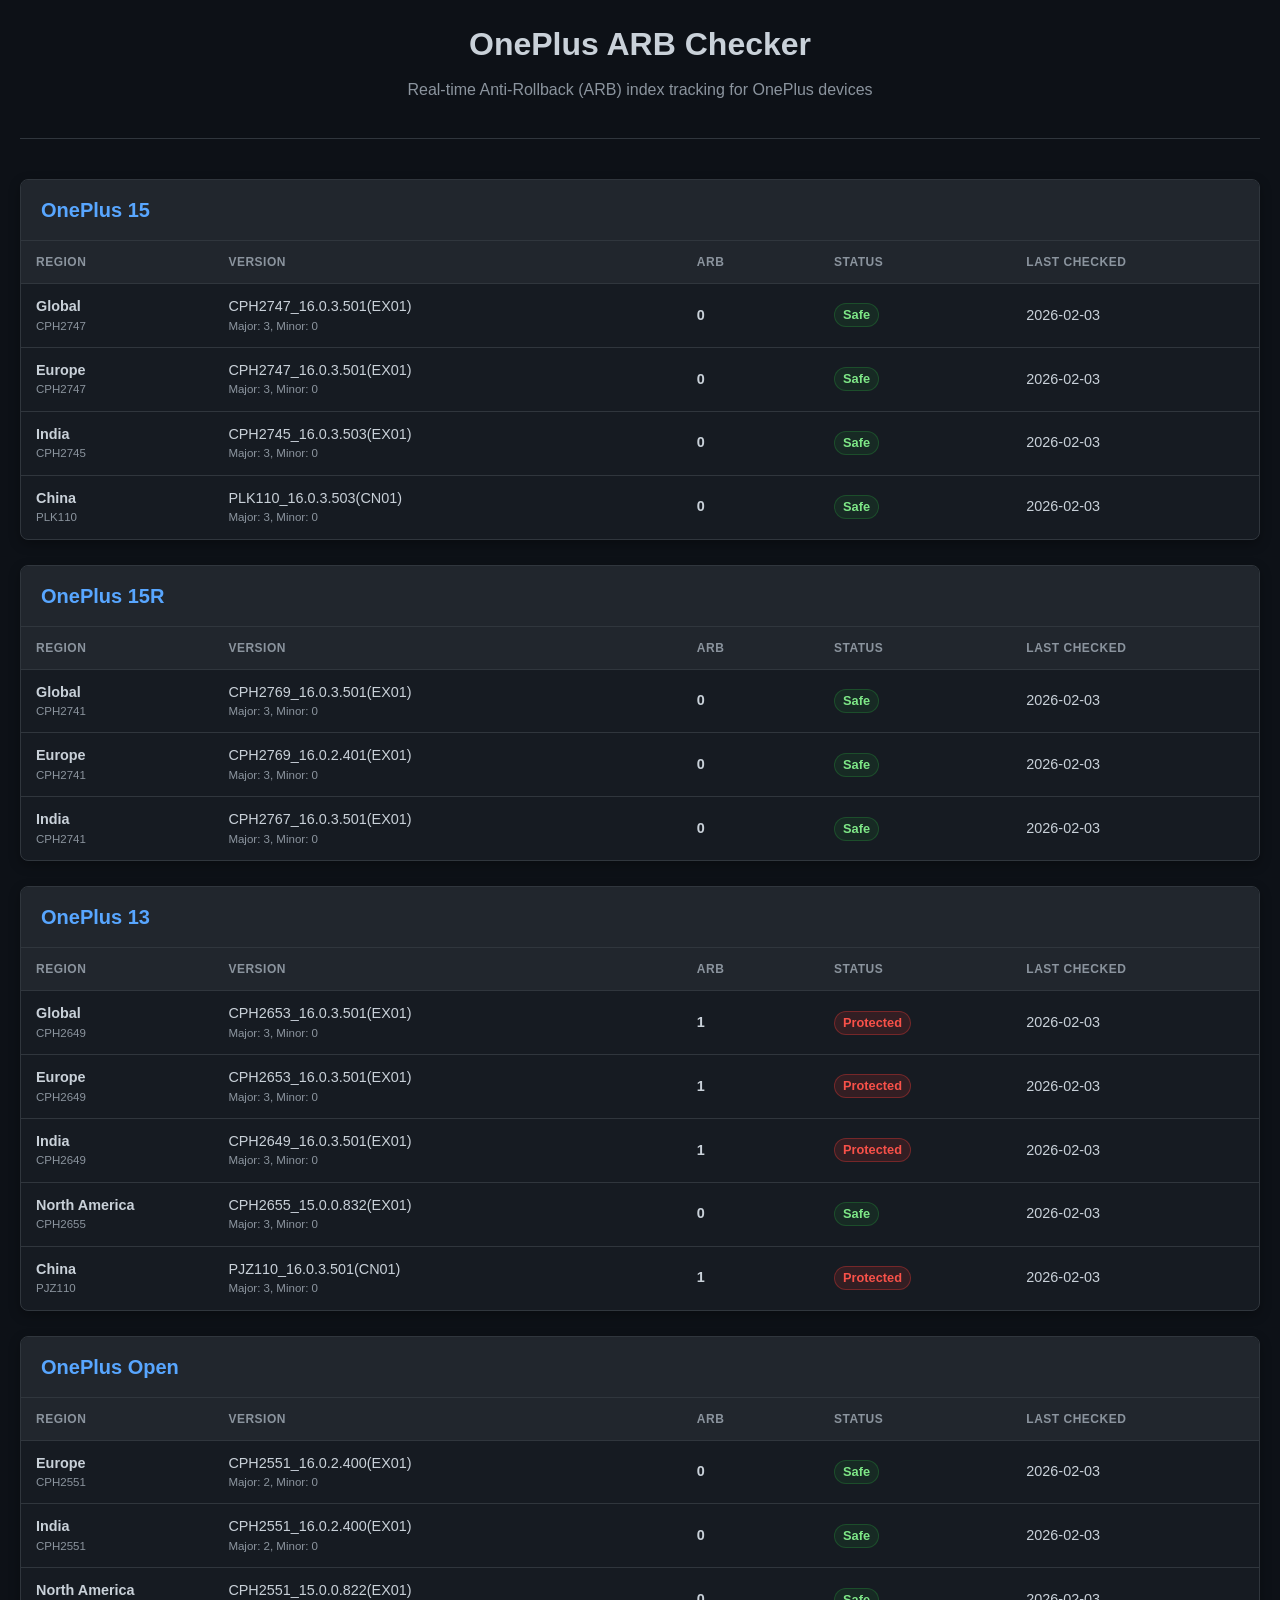
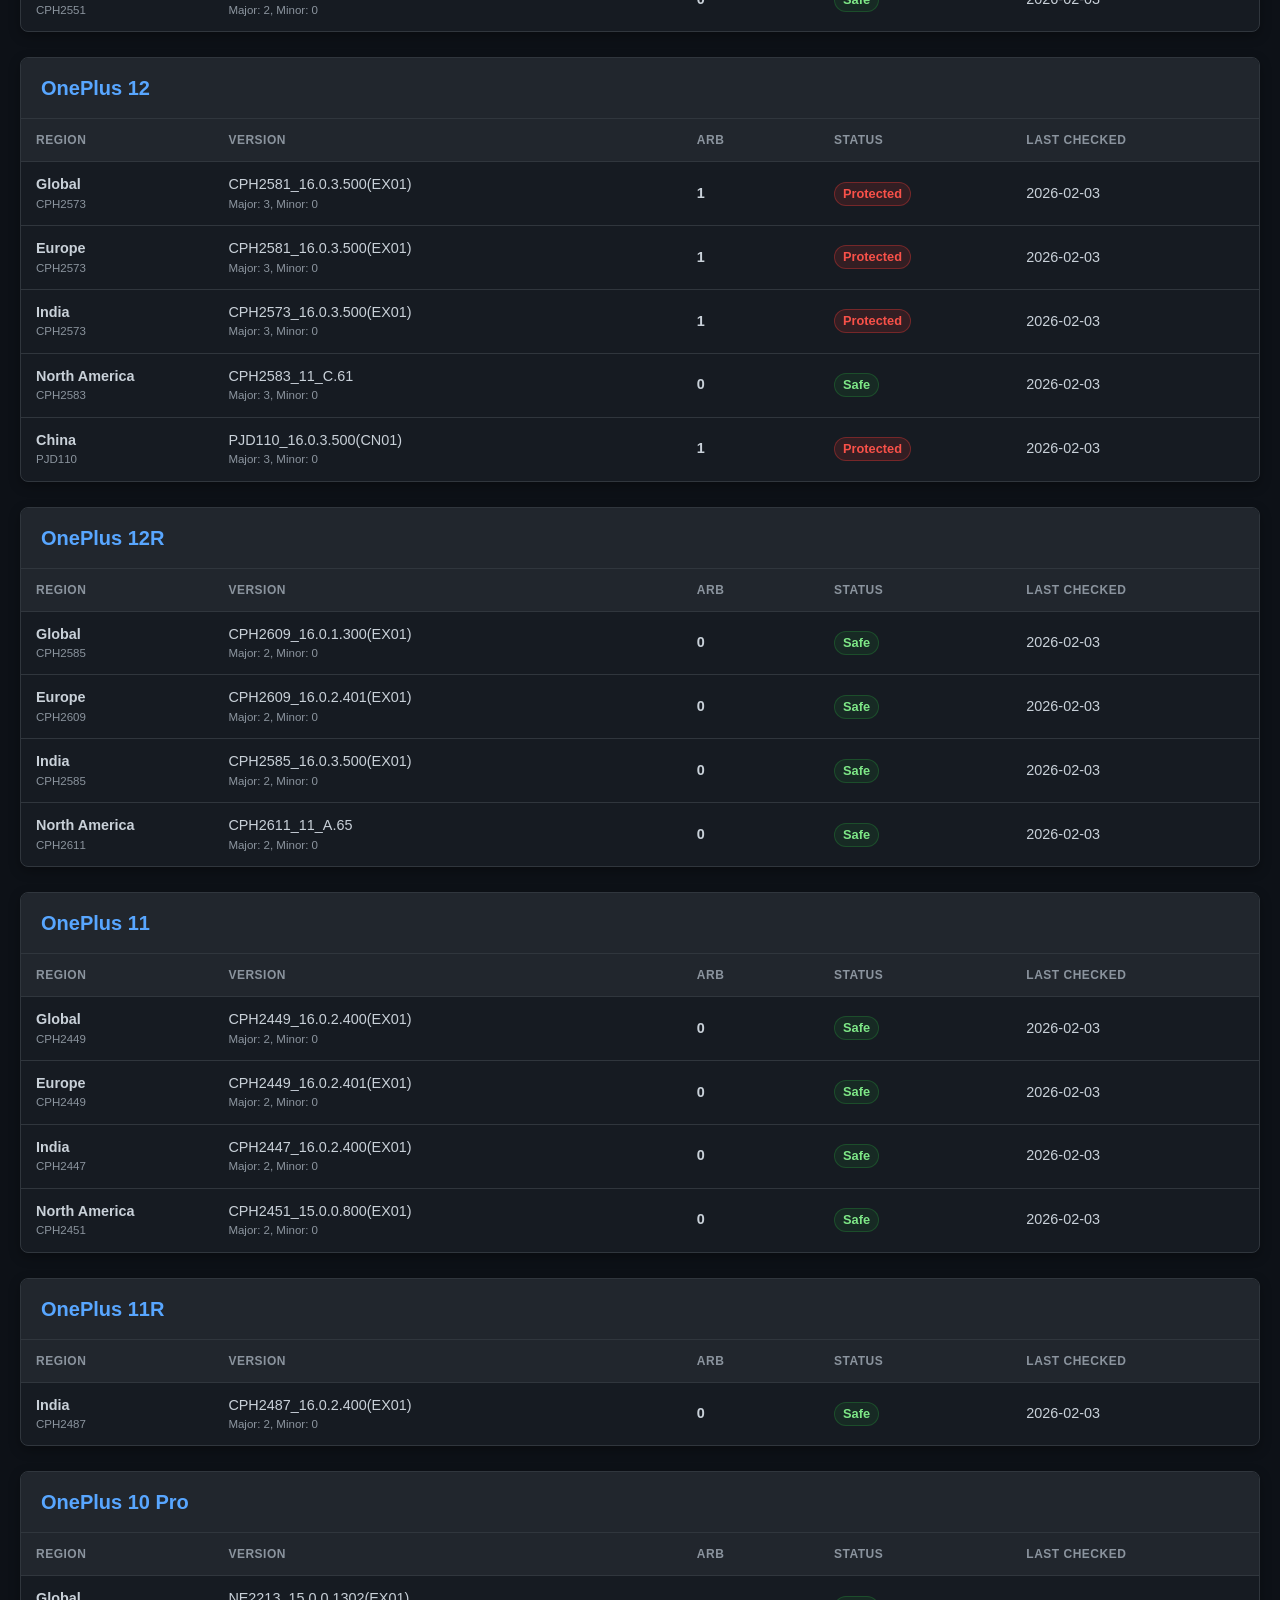
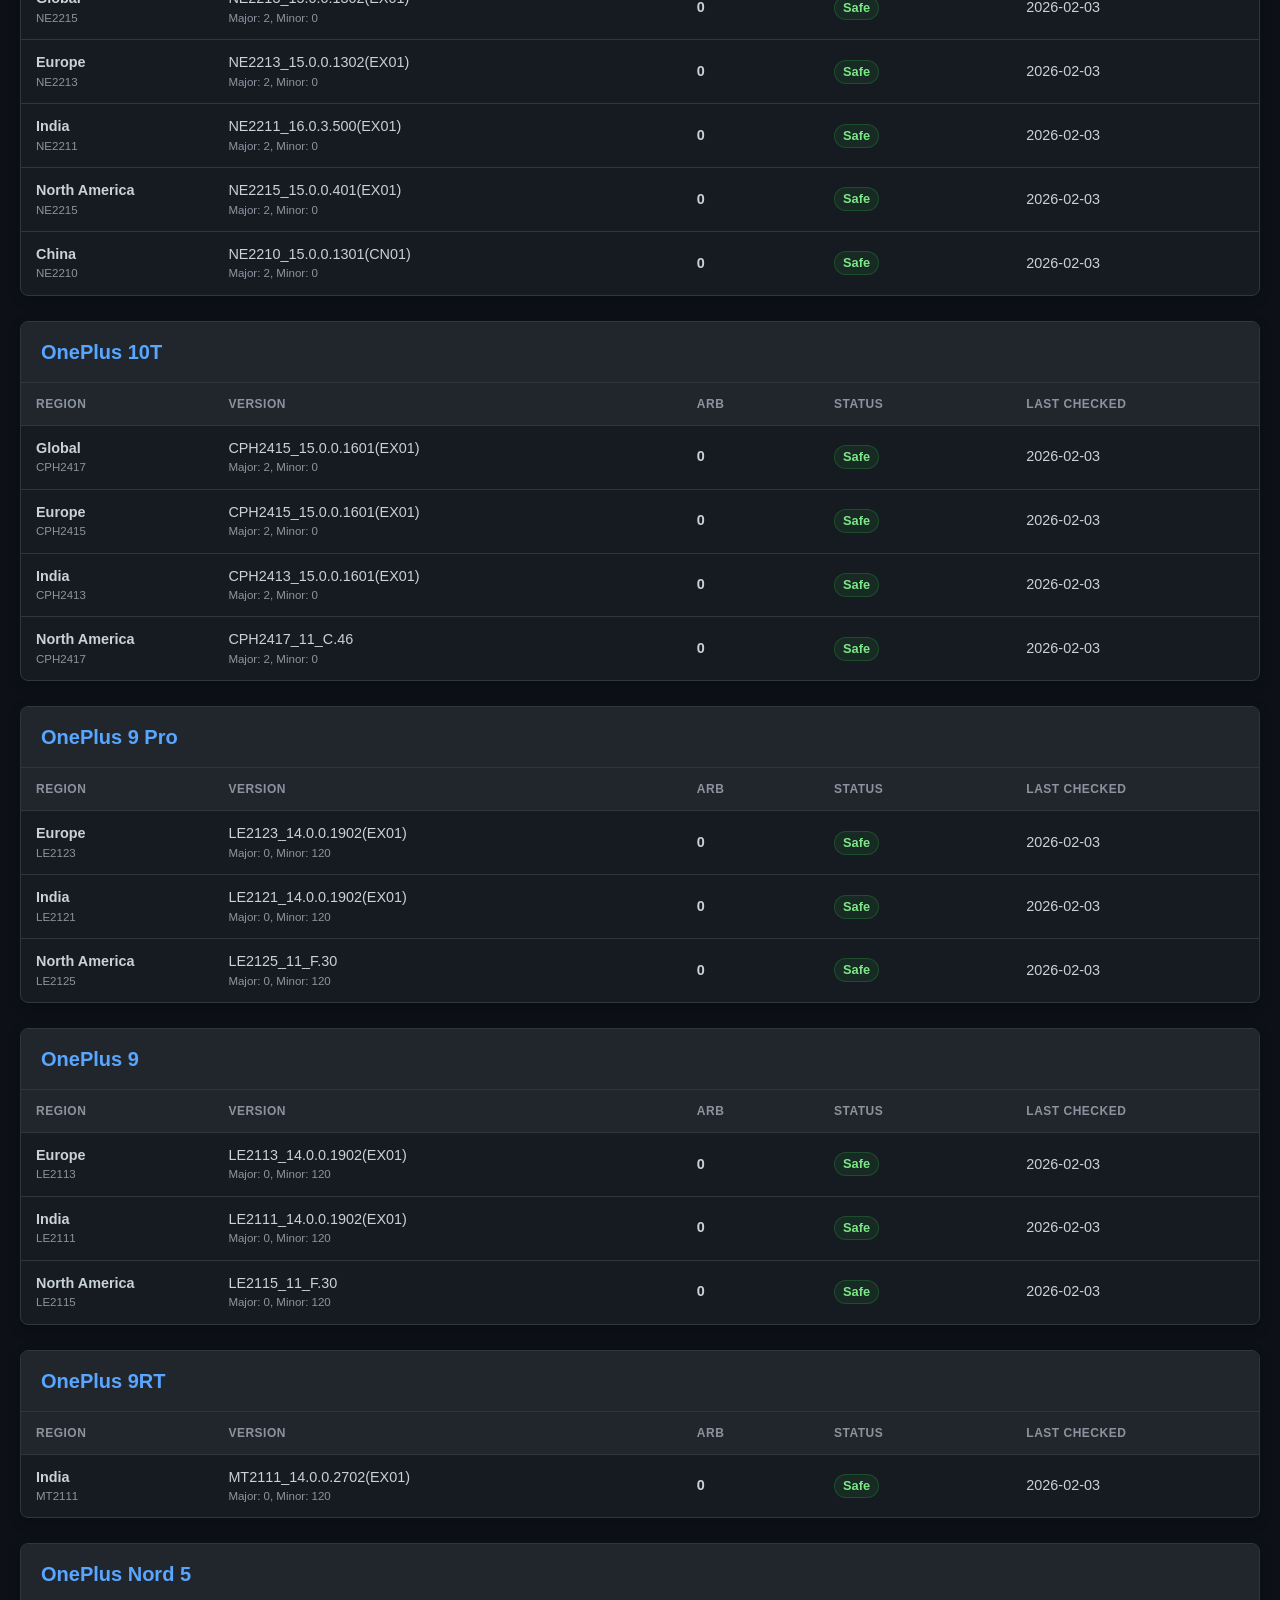
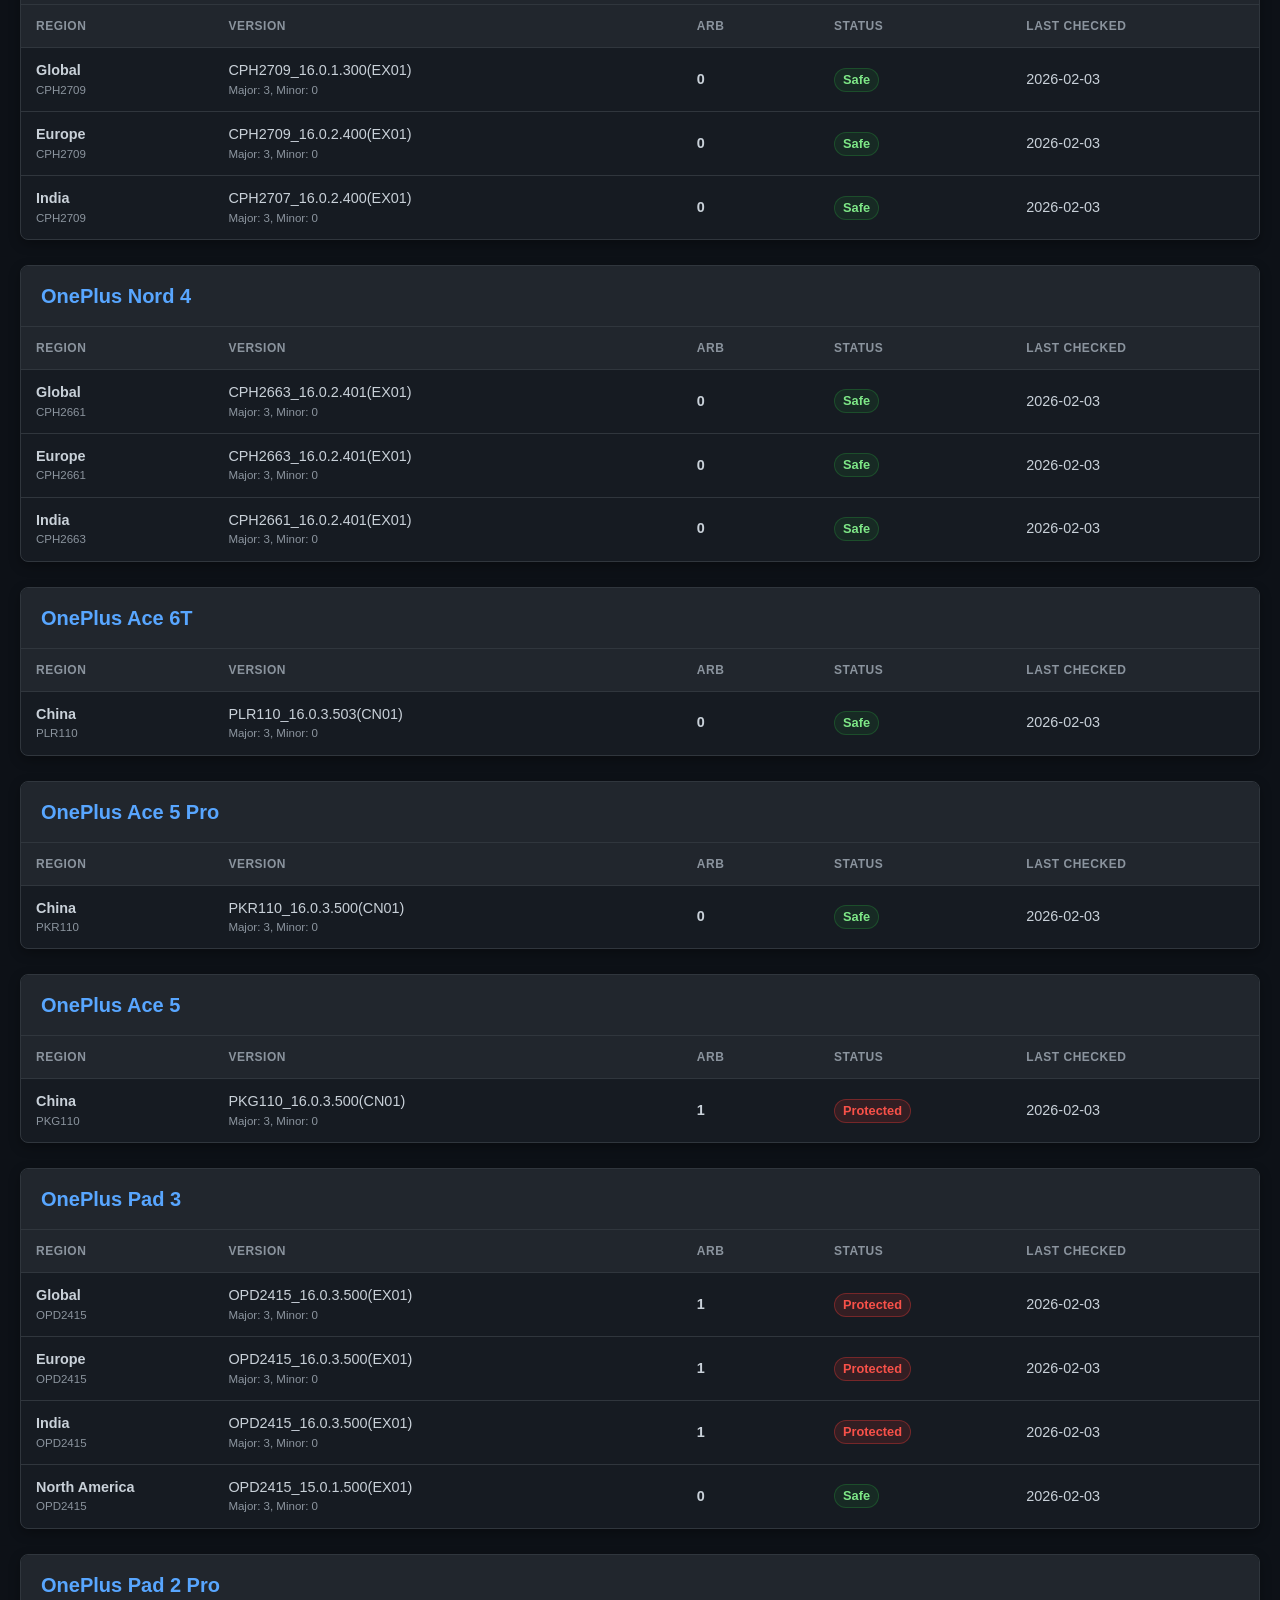
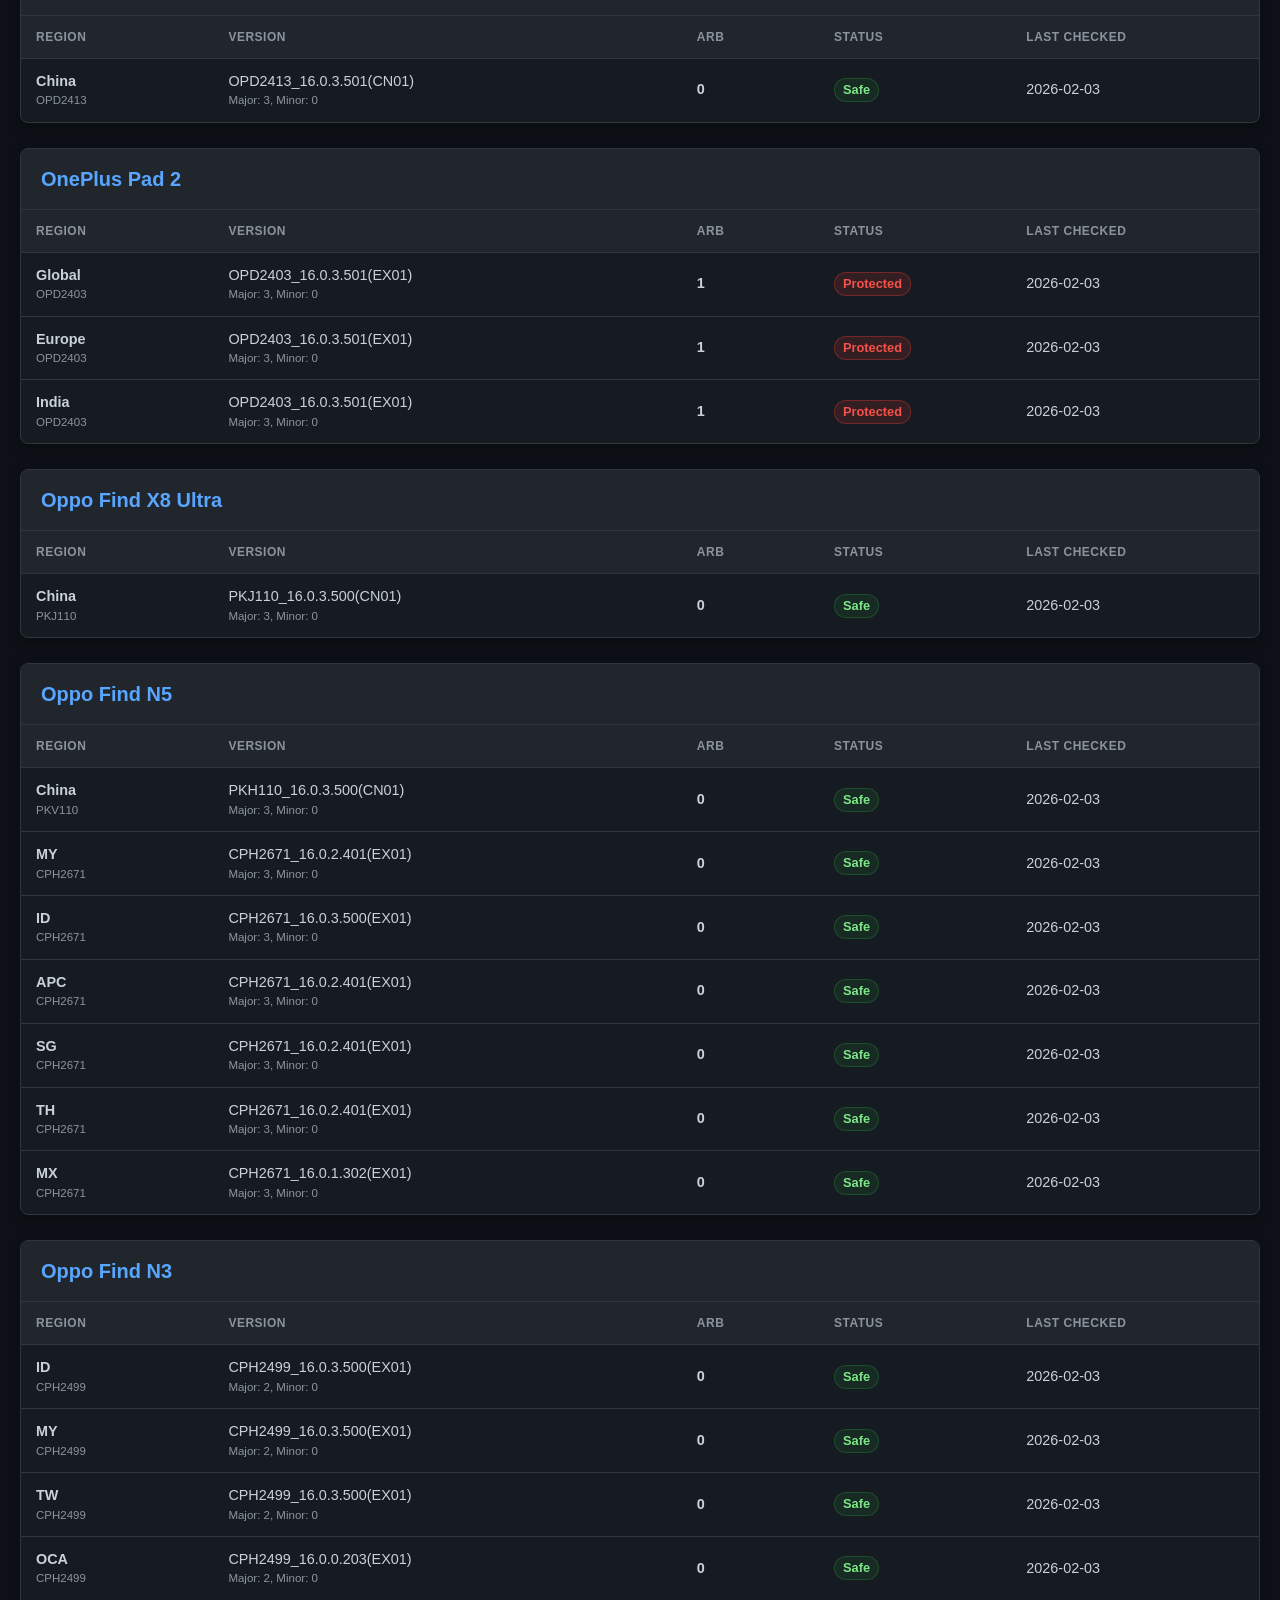
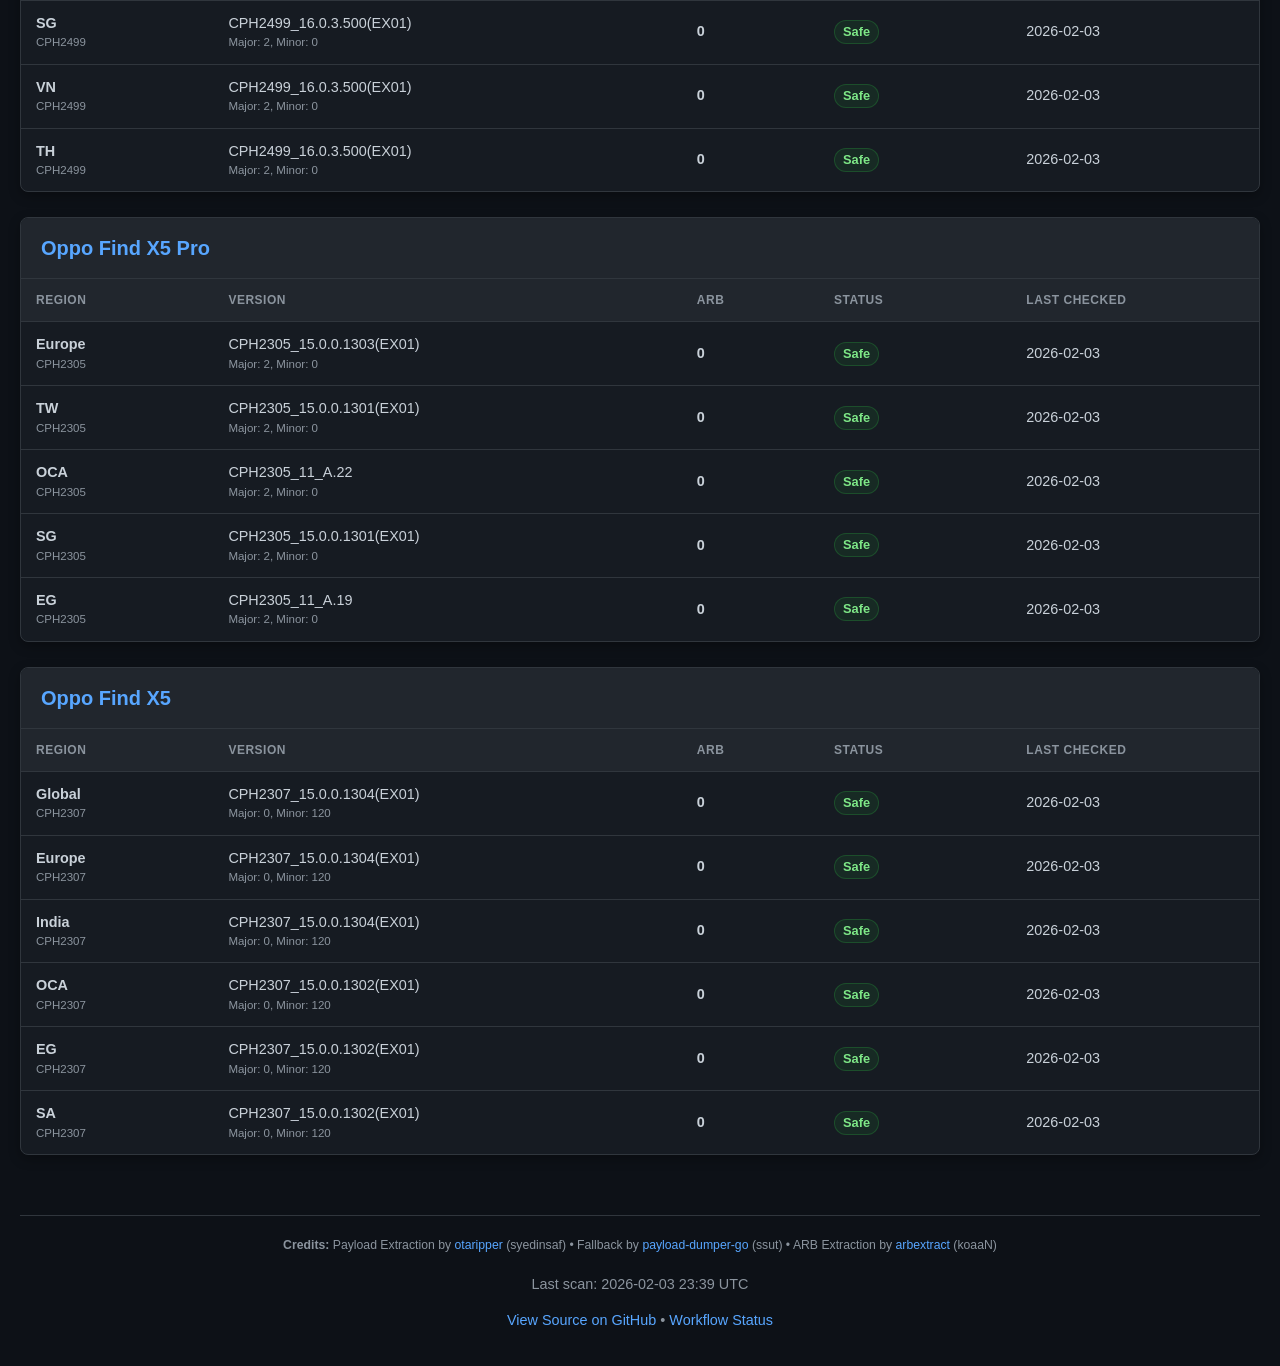
==== page/index.html @ 06d01593 "Fix: Add Visible USA variant for OnePlus 8 🇺🇸📳 - Added VISIBLE region to OnePlus 8 config\n- Updated" ====
<!DOCTYPE html>
<html lang="en">

<head>
    <meta charset="UTF-8">
    <meta name="viewport" content="width=device-width, initial-scale=1.0">
    <title>OnePlus ARB Checker</title>
    <meta name="description" content="OnePlus Anti-Rollback (ARB) index tracker.">
    <style>
        :root {
            --bg-color: #0d1117;
            --card-bg: #161b22;
            --text-color: #c9d1d9;
            --text-muted: #8b949e;
            --border-color: #30363d;
            --accent-color: #58a6ff;
            --success-color: #238636;
            --danger-color: #da3633;
            --table-header-bg: #21262d;
            --hover-bg: #21262d;
        }

        body {
            font-family: -apple-system, BlinkMacSystemFont, "Segoe UI", Helvetica, Arial, sans-serif;
            background-color: var(--bg-color);
            color: var(--text-color);
            margin: 0;
            padding: 20px;
            line-height: 1.5;
        }

        .container {
            max-width: 1400px;
            margin: 0 auto;
        }

        header {
            text-align: center;
            margin-bottom: 40px;
            padding-bottom: 20px;
            border-bottom: 1px solid var(--border-color);
        }

        h1 {
            margin: 0;
            color: var(--text-color);
        }

        p.subtitle {
            color: var(--text-muted);
            margin-top: 10px;
        }

        .grid {
            display: grid;
            grid-template-columns: 1fr;
            gap: 25px;
        }

        .card {
            background-color: var(--card-bg);
            border: 1px solid var(--border-color);
            border-radius: 8px;
            padding: 0;
            overflow: hidden;
            box-shadow: 0 4px 12px rgba(0, 0, 0, 0.3);
            display: flex;
            flex-direction: column;
        }

        .card-header {
            background-color: var(--table-header-bg);
            padding: 15px 20px;
            border-bottom: 1px solid var(--border-color);
        }

        .card h2 {
            margin: 0;
            font-size: 1.25rem;
            color: var(--accent-color);
        }

        .card-body {
            padding: 0;
            overflow-x: auto;
        }

        table {
            width: 100%;
            border-collapse: collapse;
            font-size: 0.9em;
            table-layout: fixed;
            /* Force fixed layout for consistency */
        }

        th,
        td {
            text-align: left;
            padding: 12px 15px;
            border-bottom: 1px solid var(--border-color);
            overflow: hidden;
            text-overflow: ellipsis;
            white-space: nowrap;
        }

        th {
            background-color: var(--table-header-bg);
            color: var(--text-muted);
            font-weight: 600;
            text-transform: uppercase;
            font-size: 0.75rem;
            letter-spacing: 0.5px;
        }


        tr:last-child td {
            border-bottom: none;
        }

        tr:hover {
            background-color: var(--hover-bg);
        }

        .badge {
            display: inline-flex;
            align-items: center;
            padding: 2px 8px;
            border-radius: 12px;
            font-size: 0.8rem;
            font-weight: 600;
            line-height: 1.4;
        }

        .badge-safe {
            background-color: rgba(35, 134, 54, 0.15);
            border: 1px solid rgba(35, 134, 54, 0.4);
            color: #7ee787;
        }

        .badge-danger {
            background-color: rgba(218, 54, 51, 0.15);
            border: 1px solid rgba(218, 54, 51, 0.4);
            color: #f85149;
        }

        .badge-warning {
            background-color: rgba(210, 153, 34, 0.15);
            border: 1px solid rgba(210, 153, 34, 0.4);
            color: #e3b341;
        }

        .version-cell {
            max-width: 200px;
            overflow: hidden;
            text-overflow: ellipsis;
        }

        .meta-info {
            font-size: 0.8em;
            color: var(--text-muted);
            display: block;
        }

        .footer {
            margin-top: 60px;
            padding-top: 20px;
            border-top: 1px solid var(--border-color);
            text-align: center;
            font-size: 0.9em;
            color: var(--text-muted);
        }

        a {
            color: var(--accent-color);
            text-decoration: none;
        }

        a:hover {
            text-decoration: underline;
        }

        @media (max-width: 600px) {
            .grid {
                grid-template-columns: 1fr;
            }

            .card-body {
                overflow-x: auto;
            }
        }
    </style>
</head>

<body>
    <div class="container">
        <header>
            <h1>OnePlus ARB Checker</h1>
            <p class="subtitle">Real-time Anti-Rollback (ARB) index tracking for OnePlus devices</p>
        </header>

        <div class="grid">
            
            <div class="card">
                <div class="card-header">
                    <h2>OnePlus 15</h2>
                </div>
                <div class="card-body">
                    <table>
                        <thead>
                            <tr>
                                <th scope="col" style="width: 15%;">Region</th>
                                <th scope="col" style="width: 40%;">Version</th>
                                <th scope="col" style="width: 10%;">ARB</th>
                                <th scope="col" style="width: 15%;">Status</th>
                                <th scope="col" style="width: 20%;">Last Checked</th>
                            </tr>
                        </thead>
                        <tbody>
                            
                            <tr>
                                <td>
                                    <strong>Global</strong>
                                    <span class="meta-info">CPH2747</span>
                                </td>
                                <td class="version-cell" title="CPH2747_16.0.3.501(EX01)">
                                    CPH2747_16.0.3.501(EX01)
                                    <span class="meta-info">Major: 3,&nbsp;Minor: 0</span>
                                </td>
                                <td><strong>0</strong></td>
                                <td>
                                    
                                    <span class="badge badge-safe">Safe</span>
                                    
                                </td>
                                <td>2026-02-03</td>
                            </tr>
                            
                            <tr>
                                <td>
                                    <strong>Europe</strong>
                                    <span class="meta-info">CPH2747</span>
                                </td>
                                <td class="version-cell" title="CPH2747_16.0.3.501(EX01)">
                                    CPH2747_16.0.3.501(EX01)
                                    <span class="meta-info">Major: 3,&nbsp;Minor: 0</span>
                                </td>
                                <td><strong>0</strong></td>
                                <td>
                                    
                                    <span class="badge badge-safe">Safe</span>
                                    
                                </td>
                                <td>2026-02-03</td>
                            </tr>
                            
                            <tr>
                                <td>
                                    <strong>India</strong>
                                    <span class="meta-info">CPH2745</span>
                                </td>
                                <td class="version-cell" title="CPH2745_16.0.3.503(EX01)">
                                    CPH2745_16.0.3.503(EX01)
                                    <span class="meta-info">Major: 3,&nbsp;Minor: 0</span>
                                </td>
                                <td><strong>0</strong></td>
                                <td>
                                    
                                    <span class="badge badge-safe">Safe</span>
                                    
                                </td>
                                <td>2026-02-03</td>
                            </tr>
                            
                            <tr>
                                <td>
                                    <strong>China</strong>
                                    <span class="meta-info">PLK110</span>
                                </td>
                                <td class="version-cell" title="PLK110_16.0.3.503(CN01)">
                                    PLK110_16.0.3.503(CN01)
                                    <span class="meta-info">Major: 3,&nbsp;Minor: 0</span>
                                </td>
                                <td><strong>0</strong></td>
                                <td>
                                    
                                    <span class="badge badge-safe">Safe</span>
                                    
                                </td>
                                <td>2026-02-03</td>
                            </tr>
                            
                            
                        </tbody>
                    </table>
                </div>
            </div>
            
            <div class="card">
                <div class="card-header">
                    <h2>OnePlus 15R</h2>
                </div>
                <div class="card-body">
                    <table>
                        <thead>
                            <tr>
                                <th scope="col" style="width: 15%;">Region</th>
                                <th scope="col" style="width: 40%;">Version</th>
                                <th scope="col" style="width: 10%;">ARB</th>
                                <th scope="col" style="width: 15%;">Status</th>
                                <th scope="col" style="width: 20%;">Last Checked</th>
                            </tr>
                        </thead>
                        <tbody>
                            
                            <tr>
                                <td>
                                    <strong>Global</strong>
                                    <span class="meta-info">CPH2741</span>
                                </td>
                                <td class="version-cell" title="CPH2769_16.0.3.501(EX01)">
                                    CPH2769_16.0.3.501(EX01)
                                    <span class="meta-info">Major: 3,&nbsp;Minor: 0</span>
                                </td>
                                <td><strong>0</strong></td>
                                <td>
                                    
                                    <span class="badge badge-safe">Safe</span>
                                    
                                </td>
                                <td>2026-02-03</td>
                            </tr>
                            
                            <tr>
                                <td>
                                    <strong>Europe</strong>
                                    <span class="meta-info">CPH2741</span>
                                </td>
                                <td class="version-cell" title="CPH2769_16.0.2.401(EX01)">
                                    CPH2769_16.0.2.401(EX01)
                                    <span class="meta-info">Major: 3,&nbsp;Minor: 0</span>
                                </td>
                                <td><strong>0</strong></td>
                                <td>
                                    
                                    <span class="badge badge-safe">Safe</span>
                                    
                                </td>
                                <td>2026-02-03</td>
                            </tr>
                            
                            <tr>
                                <td>
                                    <strong>India</strong>
                                    <span class="meta-info">CPH2741</span>
                                </td>
                                <td class="version-cell" title="CPH2767_16.0.3.501(EX01)">
                                    CPH2767_16.0.3.501(EX01)
                                    <span class="meta-info">Major: 3,&nbsp;Minor: 0</span>
                                </td>
                                <td><strong>0</strong></td>
                                <td>
                                    
                                    <span class="badge badge-safe">Safe</span>
                                    
                                </td>
                                <td>2026-02-03</td>
                            </tr>
                            
                            
                        </tbody>
                    </table>
                </div>
            </div>
            
            <div class="card">
                <div class="card-header">
                    <h2>OnePlus 13</h2>
                </div>
                <div class="card-body">
                    <table>
                        <thead>
                            <tr>
                                <th scope="col" style="width: 15%;">Region</th>
                                <th scope="col" style="width: 40%;">Version</th>
                                <th scope="col" style="width: 10%;">ARB</th>
                                <th scope="col" style="width: 15%;">Status</th>
                                <th scope="col" style="width: 20%;">Last Checked</th>
                            </tr>
                        </thead>
                        <tbody>
                            
                            <tr>
                                <td>
                                    <strong>Global</strong>
                                    <span class="meta-info">CPH2649</span>
                                </td>
                                <td class="version-cell" title="CPH2653_16.0.3.501(EX01)">
                                    CPH2653_16.0.3.501(EX01)
                                    <span class="meta-info">Major: 3,&nbsp;Minor: 0</span>
                                </td>
                                <td><strong>1</strong></td>
                                <td>
                                    
                                    <span class="badge badge-danger">Protected</span>
                                    
                                </td>
                                <td>2026-02-03</td>
                            </tr>
                            
                            <tr>
                                <td>
                                    <strong>Europe</strong>
                                    <span class="meta-info">CPH2649</span>
                                </td>
                                <td class="version-cell" title="CPH2653_16.0.3.501(EX01)">
                                    CPH2653_16.0.3.501(EX01)
                                    <span class="meta-info">Major: 3,&nbsp;Minor: 0</span>
                                </td>
                                <td><strong>1</strong></td>
                                <td>
                                    
                                    <span class="badge badge-danger">Protected</span>
                                    
                                </td>
                                <td>2026-02-03</td>
                            </tr>
                            
                            <tr>
                                <td>
                                    <strong>India</strong>
                                    <span class="meta-info">CPH2649</span>
                                </td>
                                <td class="version-cell" title="CPH2649_16.0.3.501(EX01)">
                                    CPH2649_16.0.3.501(EX01)
                                    <span class="meta-info">Major: 3,&nbsp;Minor: 0</span>
                                </td>
                                <td><strong>1</strong></td>
                                <td>
                                    
                                    <span class="badge badge-danger">Protected</span>
                                    
                                </td>
                                <td>2026-02-03</td>
                            </tr>
                            
                            <tr>
                                <td>
                                    <strong>North America</strong>
                                    <span class="meta-info">CPH2655</span>
                                </td>
                                <td class="version-cell" title="CPH2655_15.0.0.832(EX01)">
                                    CPH2655_15.0.0.832(EX01)
                                    <span class="meta-info">Major: 3,&nbsp;Minor: 0</span>
                                </td>
                                <td><strong>0</strong></td>
                                <td>
                                    
                                    <span class="badge badge-safe">Safe</span>
                                    
                                </td>
                                <td>2026-02-03</td>
                            </tr>
                            
                            <tr>
                                <td>
                                    <strong>China</strong>
                                    <span class="meta-info">PJZ110</span>
                                </td>
                                <td class="version-cell" title="PJZ110_16.0.3.501(CN01)">
                                    PJZ110_16.0.3.501(CN01)
                                    <span class="meta-info">Major: 3,&nbsp;Minor: 0</span>
                                </td>
                                <td><strong>1</strong></td>
                                <td>
                                    
                                    <span class="badge badge-danger">Protected</span>
                                    
                                </td>
                                <td>2026-02-03</td>
                            </tr>
                            
                            
                        </tbody>
                    </table>
                </div>
            </div>
            
            <div class="card">
                <div class="card-header">
                    <h2>OnePlus Open</h2>
                </div>
                <div class="card-body">
                    <table>
                        <thead>
                            <tr>
                                <th scope="col" style="width: 15%;">Region</th>
                                <th scope="col" style="width: 40%;">Version</th>
                                <th scope="col" style="width: 10%;">ARB</th>
                                <th scope="col" style="width: 15%;">Status</th>
                                <th scope="col" style="width: 20%;">Last Checked</th>
                            </tr>
                        </thead>
                        <tbody>
                            
                            <tr>
                                <td>
                                    <strong>Europe</strong>
                                    <span class="meta-info">CPH2551</span>
                                </td>
                                <td class="version-cell" title="CPH2551_16.0.2.400(EX01)">
                                    CPH2551_16.0.2.400(EX01)
                                    <span class="meta-info">Major: 2,&nbsp;Minor: 0</span>
                                </td>
                                <td><strong>0</strong></td>
                                <td>
                                    
                                    <span class="badge badge-safe">Safe</span>
                                    
                                </td>
                                <td>2026-02-03</td>
                            </tr>
                            
                            <tr>
                                <td>
                                    <strong>India</strong>
                                    <span class="meta-info">CPH2551</span>
                                </td>
                                <td class="version-cell" title="CPH2551_16.0.2.400(EX01)">
                                    CPH2551_16.0.2.400(EX01)
                                    <span class="meta-info">Major: 2,&nbsp;Minor: 0</span>
                                </td>
                                <td><strong>0</strong></td>
                                <td>
                                    
                                    <span class="badge badge-safe">Safe</span>
                                    
                                </td>
                                <td>2026-02-03</td>
                            </tr>
                            
                            <tr>
                                <td>
                                    <strong>North America</strong>
                                    <span class="meta-info">CPH2551</span>
                                </td>
                                <td class="version-cell" title="CPH2551_15.0.0.822(EX01)">
                                    CPH2551_15.0.0.822(EX01)
                                    <span class="meta-info">Major: 2,&nbsp;Minor: 0</span>
                                </td>
                                <td><strong>0</strong></td>
                                <td>
                                    
                                    <span class="badge badge-safe">Safe</span>
                                    
                                </td>
                                <td>2026-02-03</td>
                            </tr>
                            
                            
                        </tbody>
                    </table>
                </div>
            </div>
            
            <div class="card">
                <div class="card-header">
                    <h2>OnePlus 12</h2>
                </div>
                <div class="card-body">
                    <table>
                        <thead>
                            <tr>
                                <th scope="col" style="width: 15%;">Region</th>
                                <th scope="col" style="width: 40%;">Version</th>
                                <th scope="col" style="width: 10%;">ARB</th>
                                <th scope="col" style="width: 15%;">Status</th>
                                <th scope="col" style="width: 20%;">Last Checked</th>
                            </tr>
                        </thead>
                        <tbody>
                            
                            <tr>
                                <td>
                                    <strong>Global</strong>
                                    <span class="meta-info">CPH2573</span>
                                </td>
                                <td class="version-cell" title="CPH2581_16.0.3.500(EX01)">
                                    CPH2581_16.0.3.500(EX01)
                                    <span class="meta-info">Major: 3,&nbsp;Minor: 0</span>
                                </td>
                                <td><strong>1</strong></td>
                                <td>
                                    
                                    <span class="badge badge-danger">Protected</span>
                                    
                                </td>
                                <td>2026-02-03</td>
                            </tr>
                            
                            <tr>
                                <td>
                                    <strong>Europe</strong>
                                    <span class="meta-info">CPH2573</span>
                                </td>
                                <td class="version-cell" title="CPH2581_16.0.3.500(EX01)">
                                    CPH2581_16.0.3.500(EX01)
                                    <span class="meta-info">Major: 3,&nbsp;Minor: 0</span>
                                </td>
                                <td><strong>1</strong></td>
                                <td>
                                    
                                    <span class="badge badge-danger">Protected</span>
                                    
                                </td>
                                <td>2026-02-03</td>
                            </tr>
                            
                            <tr>
                                <td>
                                    <strong>India</strong>
                                    <span class="meta-info">CPH2573</span>
                                </td>
                                <td class="version-cell" title="CPH2573_16.0.3.500(EX01)">
                                    CPH2573_16.0.3.500(EX01)
                                    <span class="meta-info">Major: 3,&nbsp;Minor: 0</span>
                                </td>
                                <td><strong>1</strong></td>
                                <td>
                                    
                                    <span class="badge badge-danger">Protected</span>
                                    
                                </td>
                                <td>2026-02-03</td>
                            </tr>
                            
                            <tr>
                                <td>
                                    <strong>North America</strong>
                                    <span class="meta-info">CPH2583</span>
                                </td>
                                <td class="version-cell" title="CPH2583_11_C.61">
                                    CPH2583_11_C.61
                                    <span class="meta-info">Major: 3,&nbsp;Minor: 0</span>
                                </td>
                                <td><strong>0</strong></td>
                                <td>
                                    
                                    <span class="badge badge-safe">Safe</span>
                                    
                                </td>
                                <td>2026-02-03</td>
                            </tr>
                            
                            <tr>
                                <td>
                                    <strong>China</strong>
                                    <span class="meta-info">PJD110</span>
                                </td>
                                <td class="version-cell" title="PJD110_16.0.3.500(CN01)">
                                    PJD110_16.0.3.500(CN01)
                                    <span class="meta-info">Major: 3,&nbsp;Minor: 0</span>
                                </td>
                                <td><strong>1</strong></td>
                                <td>
                                    
                                    <span class="badge badge-danger">Protected</span>
                                    
                                </td>
                                <td>2026-02-03</td>
                            </tr>
                            
                            
                        </tbody>
                    </table>
                </div>
            </div>
            
            <div class="card">
                <div class="card-header">
                    <h2>OnePlus 12R</h2>
                </div>
                <div class="card-body">
                    <table>
                        <thead>
                            <tr>
                                <th scope="col" style="width: 15%;">Region</th>
                                <th scope="col" style="width: 40%;">Version</th>
                                <th scope="col" style="width: 10%;">ARB</th>
                                <th scope="col" style="width: 15%;">Status</th>
                                <th scope="col" style="width: 20%;">Last Checked</th>
                            </tr>
                        </thead>
                        <tbody>
                            
                            <tr>
                                <td>
                                    <strong>Global</strong>
                                    <span class="meta-info">CPH2585</span>
                                </td>
                                <td class="version-cell" title="CPH2609_16.0.1.300(EX01)">
                                    CPH2609_16.0.1.300(EX01)
                                    <span class="meta-info">Major: 2,&nbsp;Minor: 0</span>
                                </td>
                                <td><strong>0</strong></td>
                                <td>
                                    
                                    <span class="badge badge-safe">Safe</span>
                                    
                                </td>
                                <td>2026-02-03</td>
                            </tr>
                            
                            <tr>
                                <td>
                                    <strong>Europe</strong>
                                    <span class="meta-info">CPH2609</span>
                                </td>
                                <td class="version-cell" title="CPH2609_16.0.2.401(EX01)">
                                    CPH2609_16.0.2.401(EX01)
                                    <span class="meta-info">Major: 2,&nbsp;Minor: 0</span>
                                </td>
                                <td><strong>0</strong></td>
                                <td>
                                    
                                    <span class="badge badge-safe">Safe</span>
                                    
                                </td>
                                <td>2026-02-03</td>
                            </tr>
                            
                            <tr>
                                <td>
                                    <strong>India</strong>
                                    <span class="meta-info">CPH2585</span>
                                </td>
                                <td class="version-cell" title="CPH2585_16.0.3.500(EX01)">
                                    CPH2585_16.0.3.500(EX01)
                                    <span class="meta-info">Major: 2,&nbsp;Minor: 0</span>
                                </td>
                                <td><strong>0</strong></td>
                                <td>
                                    
                                    <span class="badge badge-safe">Safe</span>
                                    
                                </td>
                                <td>2026-02-03</td>
                            </tr>
                            
                            <tr>
                                <td>
                                    <strong>North America</strong>
                                    <span class="meta-info">CPH2611</span>
                                </td>
                                <td class="version-cell" title="CPH2611_11_A.65">
                                    CPH2611_11_A.65
                                    <span class="meta-info">Major: 2,&nbsp;Minor: 0</span>
                                </td>
                                <td><strong>0</strong></td>
                                <td>
                                    
                                    <span class="badge badge-safe">Safe</span>
                                    
                                </td>
                                <td>2026-02-03</td>
                            </tr>
                            
                            
                        </tbody>
                    </table>
                </div>
            </div>
            
            <div class="card">
                <div class="card-header">
                    <h2>OnePlus 11</h2>
                </div>
                <div class="card-body">
                    <table>
                        <thead>
                            <tr>
                                <th scope="col" style="width: 15%;">Region</th>
                                <th scope="col" style="width: 40%;">Version</th>
                                <th scope="col" style="width: 10%;">ARB</th>
                                <th scope="col" style="width: 15%;">Status</th>
                                <th scope="col" style="width: 20%;">Last Checked</th>
                            </tr>
                        </thead>
                        <tbody>
                            
                            <tr>
                                <td>
                                    <strong>Global</strong>
                                    <span class="meta-info">CPH2449</span>
                                </td>
                                <td class="version-cell" title="CPH2449_16.0.2.400(EX01)">
                                    CPH2449_16.0.2.400(EX01)
                                    <span class="meta-info">Major: 2,&nbsp;Minor: 0</span>
                                </td>
                                <td><strong>0</strong></td>
                                <td>
                                    
                                    <span class="badge badge-safe">Safe</span>
                                    
                                </td>
                                <td>2026-02-03</td>
                            </tr>
                            
                            <tr>
                                <td>
                                    <strong>Europe</strong>
                                    <span class="meta-info">CPH2449</span>
                                </td>
                                <td class="version-cell" title="CPH2449_16.0.2.401(EX01)">
                                    CPH2449_16.0.2.401(EX01)
                                    <span class="meta-info">Major: 2,&nbsp;Minor: 0</span>
                                </td>
                                <td><strong>0</strong></td>
                                <td>
                                    
                                    <span class="badge badge-safe">Safe</span>
                                    
                                </td>
                                <td>2026-02-03</td>
                            </tr>
                            
                            <tr>
                                <td>
                                    <strong>India</strong>
                                    <span class="meta-info">CPH2447</span>
                                </td>
                                <td class="version-cell" title="CPH2447_16.0.2.400(EX01)">
                                    CPH2447_16.0.2.400(EX01)
                                    <span class="meta-info">Major: 2,&nbsp;Minor: 0</span>
                                </td>
                                <td><strong>0</strong></td>
                                <td>
                                    
                                    <span class="badge badge-safe">Safe</span>
                                    
                                </td>
                                <td>2026-02-03</td>
                            </tr>
                            
                            <tr>
                                <td>
                                    <strong>North America</strong>
                                    <span class="meta-info">CPH2451</span>
                                </td>
                                <td class="version-cell" title="CPH2451_15.0.0.800(EX01)">
                                    CPH2451_15.0.0.800(EX01)
                                    <span class="meta-info">Major: 2,&nbsp;Minor: 0</span>
                                </td>
                                <td><strong>0</strong></td>
                                <td>
                                    
                                    <span class="badge badge-safe">Safe</span>
                                    
                                </td>
                                <td>2026-02-03</td>
                            </tr>
                            
                            
                        </tbody>
                    </table>
                </div>
            </div>
            
            <div class="card">
                <div class="card-header">
                    <h2>OnePlus 11R</h2>
                </div>
                <div class="card-body">
                    <table>
                        <thead>
                            <tr>
                                <th scope="col" style="width: 15%;">Region</th>
                                <th scope="col" style="width: 40%;">Version</th>
                                <th scope="col" style="width: 10%;">ARB</th>
                                <th scope="col" style="width: 15%;">Status</th>
                                <th scope="col" style="width: 20%;">Last Checked</th>
                            </tr>
                        </thead>
                        <tbody>
                            
                            <tr>
                                <td>
                                    <strong>India</strong>
                                    <span class="meta-info">CPH2487</span>
                                </td>
                                <td class="version-cell" title="CPH2487_16.0.2.400(EX01)">
                                    CPH2487_16.0.2.400(EX01)
                                    <span class="meta-info">Major: 2,&nbsp;Minor: 0</span>
                                </td>
                                <td><strong>0</strong></td>
                                <td>
                                    
                                    <span class="badge badge-safe">Safe</span>
                                    
                                </td>
                                <td>2026-02-03</td>
                            </tr>
                            
                            
                        </tbody>
                    </table>
                </div>
            </div>
            
            <div class="card">
                <div class="card-header">
                    <h2>OnePlus 10 Pro</h2>
                </div>
                <div class="card-body">
                    <table>
                        <thead>
                            <tr>
                                <th scope="col" style="width: 15%;">Region</th>
                                <th scope="col" style="width: 40%;">Version</th>
                                <th scope="col" style="width: 10%;">ARB</th>
                                <th scope="col" style="width: 15%;">Status</th>
                                <th scope="col" style="width: 20%;">Last Checked</th>
                            </tr>
                        </thead>
                        <tbody>
                            
                            <tr>
                                <td>
                                    <strong>Global</strong>
                                    <span class="meta-info">NE2215</span>
                                </td>
                                <td class="version-cell" title="NE2213_15.0.0.1302(EX01)">
                                    NE2213_15.0.0.1302(EX01)
                                    <span class="meta-info">Major: 2,&nbsp;Minor: 0</span>
                                </td>
                                <td><strong>0</strong></td>
                                <td>
                                    
                                    <span class="badge badge-safe">Safe</span>
                                    
                                </td>
                                <td>2026-02-03</td>
                            </tr>
                            
                            <tr>
                                <td>
                                    <strong>Europe</strong>
                                    <span class="meta-info">NE2213</span>
                                </td>
                                <td class="version-cell" title="NE2213_15.0.0.1302(EX01)">
                                    NE2213_15.0.0.1302(EX01)
                                    <span class="meta-info">Major: 2,&nbsp;Minor: 0</span>
                                </td>
                                <td><strong>0</strong></td>
                                <td>
                                    
                                    <span class="badge badge-safe">Safe</span>
                                    
                                </td>
                                <td>2026-02-03</td>
                            </tr>
                            
                            <tr>
                                <td>
                                    <strong>India</strong>
                                    <span class="meta-info">NE2211</span>
                                </td>
                                <td class="version-cell" title="NE2211_16.0.3.500(EX01)">
                                    NE2211_16.0.3.500(EX01)
                                    <span class="meta-info">Major: 2,&nbsp;Minor: 0</span>
                                </td>
                                <td><strong>0</strong></td>
                                <td>
                                    
                                    <span class="badge badge-safe">Safe</span>
                                    
                                </td>
                                <td>2026-02-03</td>
                            </tr>
                            
                            <tr>
                                <td>
                                    <strong>North America</strong>
                                    <span class="meta-info">NE2215</span>
                                </td>
                                <td class="version-cell" title="NE2215_15.0.0.401(EX01)">
                                    NE2215_15.0.0.401(EX01)
                                    <span class="meta-info">Major: 2,&nbsp;Minor: 0</span>
                                </td>
                                <td><strong>0</strong></td>
                                <td>
                                    
                                    <span class="badge badge-safe">Safe</span>
                                    
                                </td>
                                <td>2026-02-03</td>
                            </tr>
                            
                            <tr>
                                <td>
                                    <strong>China</strong>
                                    <span class="meta-info">NE2210</span>
                                </td>
                                <td class="version-cell" title="NE2210_15.0.0.1301(CN01)">
                                    NE2210_15.0.0.1301(CN01)
                                    <span class="meta-info">Major: 2,&nbsp;Minor: 0</span>
                                </td>
                                <td><strong>0</strong></td>
                                <td>
                                    
                                    <span class="badge badge-safe">Safe</span>
                                    
                                </td>
                                <td>2026-02-03</td>
                            </tr>
                            
                            
                        </tbody>
                    </table>
                </div>
            </div>
            
            <div class="card">
                <div class="card-header">
                    <h2>OnePlus 10T</h2>
                </div>
                <div class="card-body">
                    <table>
                        <thead>
                            <tr>
                                <th scope="col" style="width: 15%;">Region</th>
                                <th scope="col" style="width: 40%;">Version</th>
                                <th scope="col" style="width: 10%;">ARB</th>
                                <th scope="col" style="width: 15%;">Status</th>
                                <th scope="col" style="width: 20%;">Last Checked</th>
                            </tr>
                        </thead>
                        <tbody>
                            
                            <tr>
                                <td>
                                    <strong>Global</strong>
                                    <span class="meta-info">CPH2417</span>
                                </td>
                                <td class="version-cell" title="CPH2415_15.0.0.1601(EX01)">
                                    CPH2415_15.0.0.1601(EX01)
                                    <span class="meta-info">Major: 2,&nbsp;Minor: 0</span>
                                </td>
                                <td><strong>0</strong></td>
                                <td>
                                    
                                    <span class="badge badge-safe">Safe</span>
                                    
                                </td>
                                <td>2026-02-03</td>
                            </tr>
                            
                            <tr>
                                <td>
                                    <strong>Europe</strong>
                                    <span class="meta-info">CPH2415</span>
                                </td>
                                <td class="version-cell" title="CPH2415_15.0.0.1601(EX01)">
                                    CPH2415_15.0.0.1601(EX01)
                                    <span class="meta-info">Major: 2,&nbsp;Minor: 0</span>
                                </td>
                                <td><strong>0</strong></td>
                                <td>
                                    
                                    <span class="badge badge-safe">Safe</span>
                                    
                                </td>
                                <td>2026-02-03</td>
                            </tr>
                            
                            <tr>
                                <td>
                                    <strong>India</strong>
                                    <span class="meta-info">CPH2413</span>
                                </td>
                                <td class="version-cell" title="CPH2413_15.0.0.1601(EX01)">
                                    CPH2413_15.0.0.1601(EX01)
                                    <span class="meta-info">Major: 2,&nbsp;Minor: 0</span>
                                </td>
                                <td><strong>0</strong></td>
                                <td>
                                    
                                    <span class="badge badge-safe">Safe</span>
                                    
                                </td>
                                <td>2026-02-03</td>
                            </tr>
                            
                            <tr>
                                <td>
                                    <strong>North America</strong>
                                    <span class="meta-info">CPH2417</span>
                                </td>
                                <td class="version-cell" title="CPH2417_11_C.46">
                                    CPH2417_11_C.46
                                    <span class="meta-info">Major: 2,&nbsp;Minor: 0</span>
                                </td>
                                <td><strong>0</strong></td>
                                <td>
                                    
                                    <span class="badge badge-safe">Safe</span>
                                    
                                </td>
                                <td>2026-02-03</td>
                            </tr>
                            
                            
                        </tbody>
                    </table>
                </div>
            </div>
            
            <div class="card">
                <div class="card-header">
                    <h2>OnePlus 9 Pro</h2>
                </div>
                <div class="card-body">
                    <table>
                        <thead>
                            <tr>
                                <th scope="col" style="width: 15%;">Region</th>
                                <th scope="col" style="width: 40%;">Version</th>
                                <th scope="col" style="width: 10%;">ARB</th>
                                <th scope="col" style="width: 15%;">Status</th>
                                <th scope="col" style="width: 20%;">Last Checked</th>
                            </tr>
                        </thead>
                        <tbody>
                            
                            <tr>
                                <td>
                                    <strong>Europe</strong>
                                    <span class="meta-info">LE2123</span>
                                </td>
                                <td class="version-cell" title="LE2123_14.0.0.1902(EX01)">
                                    LE2123_14.0.0.1902(EX01)
                                    <span class="meta-info">Major: 0,&nbsp;Minor: 120</span>
                                </td>
                                <td><strong>0</strong></td>
                                <td>
                                    
                                    <span class="badge badge-safe">Safe</span>
                                    
                                </td>
                                <td>2026-02-03</td>
                            </tr>
                            
                            <tr>
                                <td>
                                    <strong>India</strong>
                                    <span class="meta-info">LE2121</span>
                                </td>
                                <td class="version-cell" title="LE2121_14.0.0.1902(EX01)">
                                    LE2121_14.0.0.1902(EX01)
                                    <span class="meta-info">Major: 0,&nbsp;Minor: 120</span>
                                </td>
                                <td><strong>0</strong></td>
                                <td>
                                    
                                    <span class="badge badge-safe">Safe</span>
                                    
                                </td>
                                <td>2026-02-03</td>
                            </tr>
                            
                            <tr>
                                <td>
                                    <strong>North America</strong>
                                    <span class="meta-info">LE2125</span>
                                </td>
                                <td class="version-cell" title="LE2125_11_F.30">
                                    LE2125_11_F.30
                                    <span class="meta-info">Major: 0,&nbsp;Minor: 120</span>
                                </td>
                                <td><strong>0</strong></td>
                                <td>
                                    
                                    <span class="badge badge-safe">Safe</span>
                                    
                                </td>
                                <td>2026-02-03</td>
                            </tr>
                            
                            
                        </tbody>
                    </table>
                </div>
            </div>
            
            <div class="card">
                <div class="card-header">
                    <h2>OnePlus 9</h2>
                </div>
                <div class="card-body">
                    <table>
                        <thead>
                            <tr>
                                <th scope="col" style="width: 15%;">Region</th>
                                <th scope="col" style="width: 40%;">Version</th>
                                <th scope="col" style="width: 10%;">ARB</th>
                                <th scope="col" style="width: 15%;">Status</th>
                                <th scope="col" style="width: 20%;">Last Checked</th>
                            </tr>
                        </thead>
                        <tbody>
                            
                            <tr>
                                <td>
                                    <strong>Europe</strong>
                                    <span class="meta-info">LE2113</span>
                                </td>
                                <td class="version-cell" title="LE2113_14.0.0.1902(EX01)">
                                    LE2113_14.0.0.1902(EX01)
                                    <span class="meta-info">Major: 0,&nbsp;Minor: 120</span>
                                </td>
                                <td><strong>0</strong></td>
                                <td>
                                    
                                    <span class="badge badge-safe">Safe</span>
                                    
                                </td>
                                <td>2026-02-03</td>
                            </tr>
                            
                            <tr>
                                <td>
                                    <strong>India</strong>
                                    <span class="meta-info">LE2111</span>
                                </td>
                                <td class="version-cell" title="LE2111_14.0.0.1902(EX01)">
                                    LE2111_14.0.0.1902(EX01)
                                    <span class="meta-info">Major: 0,&nbsp;Minor: 120</span>
                                </td>
                                <td><strong>0</strong></td>
                                <td>
                                    
                                    <span class="badge badge-safe">Safe</span>
                                    
                                </td>
                                <td>2026-02-03</td>
                            </tr>
                            
                            <tr>
                                <td>
                                    <strong>North America</strong>
                                    <span class="meta-info">LE2115</span>
                                </td>
                                <td class="version-cell" title="LE2115_11_F.30">
                                    LE2115_11_F.30
                                    <span class="meta-info">Major: 0,&nbsp;Minor: 120</span>
                                </td>
                                <td><strong>0</strong></td>
                                <td>
                                    
                                    <span class="badge badge-safe">Safe</span>
                                    
                                </td>
                                <td>2026-02-03</td>
                            </tr>
                            
                            
                        </tbody>
                    </table>
                </div>
            </div>
            
            <div class="card">
                <div class="card-header">
                    <h2>OnePlus 9RT</h2>
                </div>
                <div class="card-body">
                    <table>
                        <thead>
                            <tr>
                                <th scope="col" style="width: 15%;">Region</th>
                                <th scope="col" style="width: 40%;">Version</th>
                                <th scope="col" style="width: 10%;">ARB</th>
                                <th scope="col" style="width: 15%;">Status</th>
                                <th scope="col" style="width: 20%;">Last Checked</th>
                            </tr>
                        </thead>
                        <tbody>
                            
                            <tr>
                                <td>
                                    <strong>India</strong>
                                    <span class="meta-info">MT2111</span>
                                </td>
                                <td class="version-cell" title="MT2111_14.0.0.2702(EX01)">
                                    MT2111_14.0.0.2702(EX01)
                                    <span class="meta-info">Major: 0,&nbsp;Minor: 120</span>
                                </td>
                                <td><strong>0</strong></td>
                                <td>
                                    
                                    <span class="badge badge-safe">Safe</span>
                                    
                                </td>
                                <td>2026-02-03</td>
                            </tr>
                            
                            
                        </tbody>
                    </table>
                </div>
            </div>
            
            <div class="card">
                <div class="card-header">
                    <h2>OnePlus Nord 5</h2>
                </div>
                <div class="card-body">
                    <table>
                        <thead>
                            <tr>
                                <th scope="col" style="width: 15%;">Region</th>
                                <th scope="col" style="width: 40%;">Version</th>
                                <th scope="col" style="width: 10%;">ARB</th>
                                <th scope="col" style="width: 15%;">Status</th>
                                <th scope="col" style="width: 20%;">Last Checked</th>
                            </tr>
                        </thead>
                        <tbody>
                            
                            <tr>
                                <td>
                                    <strong>Global</strong>
                                    <span class="meta-info">CPH2709</span>
                                </td>
                                <td class="version-cell" title="CPH2709_16.0.1.300(EX01)">
                                    CPH2709_16.0.1.300(EX01)
                                    <span class="meta-info">Major: 3,&nbsp;Minor: 0</span>
                                </td>
                                <td><strong>0</strong></td>
                                <td>
                                    
                                    <span class="badge badge-safe">Safe</span>
                                    
                                </td>
                                <td>2026-02-03</td>
                            </tr>
                            
                            <tr>
                                <td>
                                    <strong>Europe</strong>
                                    <span class="meta-info">CPH2709</span>
                                </td>
                                <td class="version-cell" title="CPH2709_16.0.2.400(EX01)">
                                    CPH2709_16.0.2.400(EX01)
                                    <span class="meta-info">Major: 3,&nbsp;Minor: 0</span>
                                </td>
                                <td><strong>0</strong></td>
                                <td>
                                    
                                    <span class="badge badge-safe">Safe</span>
                                    
                                </td>
                                <td>2026-02-03</td>
                            </tr>
                            
                            <tr>
                                <td>
                                    <strong>India</strong>
                                    <span class="meta-info">CPH2709</span>
                                </td>
                                <td class="version-cell" title="CPH2707_16.0.2.400(EX01)">
                                    CPH2707_16.0.2.400(EX01)
                                    <span class="meta-info">Major: 3,&nbsp;Minor: 0</span>
                                </td>
                                <td><strong>0</strong></td>
                                <td>
                                    
                                    <span class="badge badge-safe">Safe</span>
                                    
                                </td>
                                <td>2026-02-03</td>
                            </tr>
                            
                            
                        </tbody>
                    </table>
                </div>
            </div>
            
            <div class="card">
                <div class="card-header">
                    <h2>OnePlus Nord 4</h2>
                </div>
                <div class="card-body">
                    <table>
                        <thead>
                            <tr>
                                <th scope="col" style="width: 15%;">Region</th>
                                <th scope="col" style="width: 40%;">Version</th>
                                <th scope="col" style="width: 10%;">ARB</th>
                                <th scope="col" style="width: 15%;">Status</th>
                                <th scope="col" style="width: 20%;">Last Checked</th>
                            </tr>
                        </thead>
                        <tbody>
                            
                            <tr>
                                <td>
                                    <strong>Global</strong>
                                    <span class="meta-info">CPH2661</span>
                                </td>
                                <td class="version-cell" title="CPH2663_16.0.2.401(EX01)">
                                    CPH2663_16.0.2.401(EX01)
                                    <span class="meta-info">Major: 3,&nbsp;Minor: 0</span>
                                </td>
                                <td><strong>0</strong></td>
                                <td>
                                    
                                    <span class="badge badge-safe">Safe</span>
                                    
                                </td>
                                <td>2026-02-03</td>
                            </tr>
                            
                            <tr>
                                <td>
                                    <strong>Europe</strong>
                                    <span class="meta-info">CPH2661</span>
                                </td>
                                <td class="version-cell" title="CPH2663_16.0.2.401(EX01)">
                                    CPH2663_16.0.2.401(EX01)
                                    <span class="meta-info">Major: 3,&nbsp;Minor: 0</span>
                                </td>
                                <td><strong>0</strong></td>
                                <td>
                                    
                                    <span class="badge badge-safe">Safe</span>
                                    
                                </td>
                                <td>2026-02-03</td>
                            </tr>
                            
                            <tr>
                                <td>
                                    <strong>India</strong>
                                    <span class="meta-info">CPH2663</span>
                                </td>
                                <td class="version-cell" title="CPH2661_16.0.2.401(EX01)">
                                    CPH2661_16.0.2.401(EX01)
                                    <span class="meta-info">Major: 3,&nbsp;Minor: 0</span>
                                </td>
                                <td><strong>0</strong></td>
                                <td>
                                    
                                    <span class="badge badge-safe">Safe</span>
                                    
                                </td>
                                <td>2026-02-03</td>
                            </tr>
                            
                            
                        </tbody>
                    </table>
                </div>
            </div>
            
            <div class="card">
                <div class="card-header">
                    <h2>OnePlus Ace 6T</h2>
                </div>
                <div class="card-body">
                    <table>
                        <thead>
                            <tr>
                                <th scope="col" style="width: 15%;">Region</th>
                                <th scope="col" style="width: 40%;">Version</th>
                                <th scope="col" style="width: 10%;">ARB</th>
                                <th scope="col" style="width: 15%;">Status</th>
                                <th scope="col" style="width: 20%;">Last Checked</th>
                            </tr>
                        </thead>
                        <tbody>
                            
                            <tr>
                                <td>
                                    <strong>China</strong>
                                    <span class="meta-info">PLR110</span>
                                </td>
                                <td class="version-cell" title="PLR110_16.0.3.503(CN01)">
                                    PLR110_16.0.3.503(CN01)
                                    <span class="meta-info">Major: 3,&nbsp;Minor: 0</span>
                                </td>
                                <td><strong>0</strong></td>
                                <td>
                                    
                                    <span class="badge badge-safe">Safe</span>
                                    
                                </td>
                                <td>2026-02-03</td>
                            </tr>
                            
                            
                        </tbody>
                    </table>
                </div>
            </div>
            
            <div class="card">
                <div class="card-header">
                    <h2>OnePlus Ace 5 Pro</h2>
                </div>
                <div class="card-body">
                    <table>
                        <thead>
                            <tr>
                                <th scope="col" style="width: 15%;">Region</th>
                                <th scope="col" style="width: 40%;">Version</th>
                                <th scope="col" style="width: 10%;">ARB</th>
                                <th scope="col" style="width: 15%;">Status</th>
                                <th scope="col" style="width: 20%;">Last Checked</th>
                            </tr>
                        </thead>
                        <tbody>
                            
                            <tr>
                                <td>
                                    <strong>China</strong>
                                    <span class="meta-info">PKR110</span>
                                </td>
                                <td class="version-cell" title="PKR110_16.0.3.500(CN01)">
                                    PKR110_16.0.3.500(CN01)
                                    <span class="meta-info">Major: 3,&nbsp;Minor: 0</span>
                                </td>
                                <td><strong>0</strong></td>
                                <td>
                                    
                                    <span class="badge badge-safe">Safe</span>
                                    
                                </td>
                                <td>2026-02-03</td>
                            </tr>
                            
                            
                        </tbody>
                    </table>
                </div>
            </div>
            
            <div class="card">
                <div class="card-header">
                    <h2>OnePlus Ace 5</h2>
                </div>
                <div class="card-body">
                    <table>
                        <thead>
                            <tr>
                                <th scope="col" style="width: 15%;">Region</th>
                                <th scope="col" style="width: 40%;">Version</th>
                                <th scope="col" style="width: 10%;">ARB</th>
                                <th scope="col" style="width: 15%;">Status</th>
                                <th scope="col" style="width: 20%;">Last Checked</th>
                            </tr>
                        </thead>
                        <tbody>
                            
                            <tr>
                                <td>
                                    <strong>China</strong>
                                    <span class="meta-info">PKG110</span>
                                </td>
                                <td class="version-cell" title="PKG110_16.0.3.500(CN01)">
                                    PKG110_16.0.3.500(CN01)
                                    <span class="meta-info">Major: 3,&nbsp;Minor: 0</span>
                                </td>
                                <td><strong>1</strong></td>
                                <td>
                                    
                                    <span class="badge badge-danger">Protected</span>
                                    
                                </td>
                                <td>2026-02-03</td>
                            </tr>
                            
                            
                        </tbody>
                    </table>
                </div>
            </div>
            
            <div class="card">
                <div class="card-header">
                    <h2>OnePlus Pad 3</h2>
                </div>
                <div class="card-body">
                    <table>
                        <thead>
                            <tr>
                                <th scope="col" style="width: 15%;">Region</th>
                                <th scope="col" style="width: 40%;">Version</th>
                                <th scope="col" style="width: 10%;">ARB</th>
                                <th scope="col" style="width: 15%;">Status</th>
                                <th scope="col" style="width: 20%;">Last Checked</th>
                            </tr>
                        </thead>
                        <tbody>
                            
                            <tr>
                                <td>
                                    <strong>Global</strong>
                                    <span class="meta-info">OPD2415</span>
                                </td>
                                <td class="version-cell" title="OPD2415_16.0.3.500(EX01)">
                                    OPD2415_16.0.3.500(EX01)
                                    <span class="meta-info">Major: 3,&nbsp;Minor: 0</span>
                                </td>
                                <td><strong>1</strong></td>
                                <td>
                                    
                                    <span class="badge badge-danger">Protected</span>
                                    
                                </td>
                                <td>2026-02-03</td>
                            </tr>
                            
                            <tr>
                                <td>
                                    <strong>Europe</strong>
                                    <span class="meta-info">OPD2415</span>
                                </td>
                                <td class="version-cell" title="OPD2415_16.0.3.500(EX01)">
                                    OPD2415_16.0.3.500(EX01)
                                    <span class="meta-info">Major: 3,&nbsp;Minor: 0</span>
                                </td>
                                <td><strong>1</strong></td>
                                <td>
                                    
                                    <span class="badge badge-danger">Protected</span>
                                    
                                </td>
                                <td>2026-02-03</td>
                            </tr>
                            
                            <tr>
                                <td>
                                    <strong>India</strong>
                                    <span class="meta-info">OPD2415</span>
                                </td>
                                <td class="version-cell" title="OPD2415_16.0.3.500(EX01)">
                                    OPD2415_16.0.3.500(EX01)
                                    <span class="meta-info">Major: 3,&nbsp;Minor: 0</span>
                                </td>
                                <td><strong>1</strong></td>
                                <td>
                                    
                                    <span class="badge badge-danger">Protected</span>
                                    
                                </td>
                                <td>2026-02-03</td>
                            </tr>
                            
                            <tr>
                                <td>
                                    <strong>North America</strong>
                                    <span class="meta-info">OPD2415</span>
                                </td>
                                <td class="version-cell" title="OPD2415_15.0.1.500(EX01)">
                                    OPD2415_15.0.1.500(EX01)
                                    <span class="meta-info">Major: 3,&nbsp;Minor: 0</span>
                                </td>
                                <td><strong>0</strong></td>
                                <td>
                                    
                                    <span class="badge badge-safe">Safe</span>
                                    
                                </td>
                                <td>2026-02-03</td>
                            </tr>
                            
                            
                        </tbody>
                    </table>
                </div>
            </div>
            
            <div class="card">
                <div class="card-header">
                    <h2>OnePlus Pad 2 Pro</h2>
                </div>
                <div class="card-body">
                    <table>
                        <thead>
                            <tr>
                                <th scope="col" style="width: 15%;">Region</th>
                                <th scope="col" style="width: 40%;">Version</th>
                                <th scope="col" style="width: 10%;">ARB</th>
                                <th scope="col" style="width: 15%;">Status</th>
                                <th scope="col" style="width: 20%;">Last Checked</th>
                            </tr>
                        </thead>
                        <tbody>
                            
                            <tr>
                                <td>
                                    <strong>China</strong>
                                    <span class="meta-info">OPD2413</span>
                                </td>
                                <td class="version-cell" title="OPD2413_16.0.3.501(CN01)">
                                    OPD2413_16.0.3.501(CN01)
                                    <span class="meta-info">Major: 3,&nbsp;Minor: 0</span>
                                </td>
                                <td><strong>0</strong></td>
                                <td>
                                    
                                    <span class="badge badge-safe">Safe</span>
                                    
                                </td>
                                <td>2026-02-03</td>
                            </tr>
                            
                            
                        </tbody>
                    </table>
                </div>
            </div>
            
            <div class="card">
                <div class="card-header">
                    <h2>OnePlus Pad 2</h2>
                </div>
                <div class="card-body">
                    <table>
                        <thead>
                            <tr>
                                <th scope="col" style="width: 15%;">Region</th>
                                <th scope="col" style="width: 40%;">Version</th>
                                <th scope="col" style="width: 10%;">ARB</th>
                                <th scope="col" style="width: 15%;">Status</th>
                                <th scope="col" style="width: 20%;">Last Checked</th>
                            </tr>
                        </thead>
                        <tbody>
                            
                            <tr>
                                <td>
                                    <strong>Global</strong>
                                    <span class="meta-info">OPD2403</span>
                                </td>
                                <td class="version-cell" title="OPD2403_16.0.3.501(EX01)">
                                    OPD2403_16.0.3.501(EX01)
                                    <span class="meta-info">Major: 3,&nbsp;Minor: 0</span>
                                </td>
                                <td><strong>1</strong></td>
                                <td>
                                    
                                    <span class="badge badge-danger">Protected</span>
                                    
                                </td>
                                <td>2026-02-03</td>
                            </tr>
                            
                            <tr>
                                <td>
                                    <strong>Europe</strong>
                                    <span class="meta-info">OPD2403</span>
                                </td>
                                <td class="version-cell" title="OPD2403_16.0.3.501(EX01)">
                                    OPD2403_16.0.3.501(EX01)
                                    <span class="meta-info">Major: 3,&nbsp;Minor: 0</span>
                                </td>
                                <td><strong>1</strong></td>
                                <td>
                                    
                                    <span class="badge badge-danger">Protected</span>
                                    
                                </td>
                                <td>2026-02-03</td>
                            </tr>
                            
                            <tr>
                                <td>
                                    <strong>India</strong>
                                    <span class="meta-info">OPD2403</span>
                                </td>
                                <td class="version-cell" title="OPD2403_16.0.3.501(EX01)">
                                    OPD2403_16.0.3.501(EX01)
                                    <span class="meta-info">Major: 3,&nbsp;Minor: 0</span>
                                </td>
                                <td><strong>1</strong></td>
                                <td>
                                    
                                    <span class="badge badge-danger">Protected</span>
                                    
                                </td>
                                <td>2026-02-03</td>
                            </tr>
                            
                            
                        </tbody>
                    </table>
                </div>
            </div>
            
            <div class="card">
                <div class="card-header">
                    <h2>Oppo Find X8 Ultra</h2>
                </div>
                <div class="card-body">
                    <table>
                        <thead>
                            <tr>
                                <th scope="col" style="width: 15%;">Region</th>
                                <th scope="col" style="width: 40%;">Version</th>
                                <th scope="col" style="width: 10%;">ARB</th>
                                <th scope="col" style="width: 15%;">Status</th>
                                <th scope="col" style="width: 20%;">Last Checked</th>
                            </tr>
                        </thead>
                        <tbody>
                            
                            <tr>
                                <td>
                                    <strong>China</strong>
                                    <span class="meta-info">PKJ110</span>
                                </td>
                                <td class="version-cell" title="PKJ110_16.0.3.500(CN01)">
                                    PKJ110_16.0.3.500(CN01)
                                    <span class="meta-info">Major: 3,&nbsp;Minor: 0</span>
                                </td>
                                <td><strong>0</strong></td>
                                <td>
                                    
                                    <span class="badge badge-safe">Safe</span>
                                    
                                </td>
                                <td>2026-02-03</td>
                            </tr>
                            
                            
                        </tbody>
                    </table>
                </div>
            </div>
            
            <div class="card">
                <div class="card-header">
                    <h2>Oppo Find N5</h2>
                </div>
                <div class="card-body">
                    <table>
                        <thead>
                            <tr>
                                <th scope="col" style="width: 15%;">Region</th>
                                <th scope="col" style="width: 40%;">Version</th>
                                <th scope="col" style="width: 10%;">ARB</th>
                                <th scope="col" style="width: 15%;">Status</th>
                                <th scope="col" style="width: 20%;">Last Checked</th>
                            </tr>
                        </thead>
                        <tbody>
                            
                            <tr>
                                <td>
                                    <strong>China</strong>
                                    <span class="meta-info">PKV110</span>
                                </td>
                                <td class="version-cell" title="PKH110_16.0.3.500(CN01)">
                                    PKH110_16.0.3.500(CN01)
                                    <span class="meta-info">Major: 3,&nbsp;Minor: 0</span>
                                </td>
                                <td><strong>0</strong></td>
                                <td>
                                    
                                    <span class="badge badge-safe">Safe</span>
                                    
                                </td>
                                <td>2026-02-03</td>
                            </tr>
                            
                            <tr>
                                <td>
                                    <strong>MY</strong>
                                    <span class="meta-info">CPH2671</span>
                                </td>
                                <td class="version-cell" title="CPH2671_16.0.2.401(EX01)">
                                    CPH2671_16.0.2.401(EX01)
                                    <span class="meta-info">Major: 3,&nbsp;Minor: 0</span>
                                </td>
                                <td><strong>0</strong></td>
                                <td>
                                    
                                    <span class="badge badge-safe">Safe</span>
                                    
                                </td>
                                <td>2026-02-03</td>
                            </tr>
                            
                            <tr>
                                <td>
                                    <strong>ID</strong>
                                    <span class="meta-info">CPH2671</span>
                                </td>
                                <td class="version-cell" title="CPH2671_16.0.3.500(EX01)">
                                    CPH2671_16.0.3.500(EX01)
                                    <span class="meta-info">Major: 3,&nbsp;Minor: 0</span>
                                </td>
                                <td><strong>0</strong></td>
                                <td>
                                    
                                    <span class="badge badge-safe">Safe</span>
                                    
                                </td>
                                <td>2026-02-03</td>
                            </tr>
                            
                            <tr>
                                <td>
                                    <strong>APC</strong>
                                    <span class="meta-info">CPH2671</span>
                                </td>
                                <td class="version-cell" title="CPH2671_16.0.2.401(EX01)">
                                    CPH2671_16.0.2.401(EX01)
                                    <span class="meta-info">Major: 3,&nbsp;Minor: 0</span>
                                </td>
                                <td><strong>0</strong></td>
                                <td>
                                    
                                    <span class="badge badge-safe">Safe</span>
                                    
                                </td>
                                <td>2026-02-03</td>
                            </tr>
                            
                            <tr>
                                <td>
                                    <strong>SG</strong>
                                    <span class="meta-info">CPH2671</span>
                                </td>
                                <td class="version-cell" title="CPH2671_16.0.2.401(EX01)">
                                    CPH2671_16.0.2.401(EX01)
                                    <span class="meta-info">Major: 3,&nbsp;Minor: 0</span>
                                </td>
                                <td><strong>0</strong></td>
                                <td>
                                    
                                    <span class="badge badge-safe">Safe</span>
                                    
                                </td>
                                <td>2026-02-03</td>
                            </tr>
                            
                            <tr>
                                <td>
                                    <strong>TH</strong>
                                    <span class="meta-info">CPH2671</span>
                                </td>
                                <td class="version-cell" title="CPH2671_16.0.2.401(EX01)">
                                    CPH2671_16.0.2.401(EX01)
                                    <span class="meta-info">Major: 3,&nbsp;Minor: 0</span>
                                </td>
                                <td><strong>0</strong></td>
                                <td>
                                    
                                    <span class="badge badge-safe">Safe</span>
                                    
                                </td>
                                <td>2026-02-03</td>
                            </tr>
                            
                            <tr>
                                <td>
                                    <strong>MX</strong>
                                    <span class="meta-info">CPH2671</span>
                                </td>
                                <td class="version-cell" title="CPH2671_16.0.1.302(EX01)">
                                    CPH2671_16.0.1.302(EX01)
                                    <span class="meta-info">Major: 3,&nbsp;Minor: 0</span>
                                </td>
                                <td><strong>0</strong></td>
                                <td>
                                    
                                    <span class="badge badge-safe">Safe</span>
                                    
                                </td>
                                <td>2026-02-03</td>
                            </tr>
                            
                            
                        </tbody>
                    </table>
                </div>
            </div>
            
            <div class="card">
                <div class="card-header">
                    <h2>Oppo Find N3</h2>
                </div>
                <div class="card-body">
                    <table>
                        <thead>
                            <tr>
                                <th scope="col" style="width: 15%;">Region</th>
                                <th scope="col" style="width: 40%;">Version</th>
                                <th scope="col" style="width: 10%;">ARB</th>
                                <th scope="col" style="width: 15%;">Status</th>
                                <th scope="col" style="width: 20%;">Last Checked</th>
                            </tr>
                        </thead>
                        <tbody>
                            
                            <tr>
                                <td>
                                    <strong>ID</strong>
                                    <span class="meta-info">CPH2499</span>
                                </td>
                                <td class="version-cell" title="CPH2499_16.0.3.500(EX01)">
                                    CPH2499_16.0.3.500(EX01)
                                    <span class="meta-info">Major: 2,&nbsp;Minor: 0</span>
                                </td>
                                <td><strong>0</strong></td>
                                <td>
                                    
                                    <span class="badge badge-safe">Safe</span>
                                    
                                </td>
                                <td>2026-02-03</td>
                            </tr>
                            
                            <tr>
                                <td>
                                    <strong>MY</strong>
                                    <span class="meta-info">CPH2499</span>
                                </td>
                                <td class="version-cell" title="CPH2499_16.0.3.500(EX01)">
                                    CPH2499_16.0.3.500(EX01)
                                    <span class="meta-info">Major: 2,&nbsp;Minor: 0</span>
                                </td>
                                <td><strong>0</strong></td>
                                <td>
                                    
                                    <span class="badge badge-safe">Safe</span>
                                    
                                </td>
                                <td>2026-02-03</td>
                            </tr>
                            
                            <tr>
                                <td>
                                    <strong>TW</strong>
                                    <span class="meta-info">CPH2499</span>
                                </td>
                                <td class="version-cell" title="CPH2499_16.0.3.500(EX01)">
                                    CPH2499_16.0.3.500(EX01)
                                    <span class="meta-info">Major: 2,&nbsp;Minor: 0</span>
                                </td>
                                <td><strong>0</strong></td>
                                <td>
                                    
                                    <span class="badge badge-safe">Safe</span>
                                    
                                </td>
                                <td>2026-02-03</td>
                            </tr>
                            
                            <tr>
                                <td>
                                    <strong>OCA</strong>
                                    <span class="meta-info">CPH2499</span>
                                </td>
                                <td class="version-cell" title="CPH2499_16.0.0.203(EX01)">
                                    CPH2499_16.0.0.203(EX01)
                                    <span class="meta-info">Major: 2,&nbsp;Minor: 0</span>
                                </td>
                                <td><strong>0</strong></td>
                                <td>
                                    
                                    <span class="badge badge-safe">Safe</span>
                                    
                                </td>
                                <td>2026-02-03</td>
                            </tr>
                            
                            <tr>
                                <td>
                                    <strong>SG</strong>
                                    <span class="meta-info">CPH2499</span>
                                </td>
                                <td class="version-cell" title="CPH2499_16.0.3.500(EX01)">
                                    CPH2499_16.0.3.500(EX01)
                                    <span class="meta-info">Major: 2,&nbsp;Minor: 0</span>
                                </td>
                                <td><strong>0</strong></td>
                                <td>
                                    
                                    <span class="badge badge-safe">Safe</span>
                                    
                                </td>
                                <td>2026-02-03</td>
                            </tr>
                            
                            <tr>
                                <td>
                                    <strong>VN</strong>
                                    <span class="meta-info">CPH2499</span>
                                </td>
                                <td class="version-cell" title="CPH2499_16.0.3.500(EX01)">
                                    CPH2499_16.0.3.500(EX01)
                                    <span class="meta-info">Major: 2,&nbsp;Minor: 0</span>
                                </td>
                                <td><strong>0</strong></td>
                                <td>
                                    
                                    <span class="badge badge-safe">Safe</span>
                                    
                                </td>
                                <td>2026-02-03</td>
                            </tr>
                            
                            <tr>
                                <td>
                                    <strong>TH</strong>
                                    <span class="meta-info">CPH2499</span>
                                </td>
                                <td class="version-cell" title="CPH2499_16.0.3.500(EX01)">
                                    CPH2499_16.0.3.500(EX01)
                                    <span class="meta-info">Major: 2,&nbsp;Minor: 0</span>
                                </td>
                                <td><strong>0</strong></td>
                                <td>
                                    
                                    <span class="badge badge-safe">Safe</span>
                                    
                                </td>
                                <td>2026-02-03</td>
                            </tr>
                            
                            
                        </tbody>
                    </table>
                </div>
            </div>
            
            <div class="card">
                <div class="card-header">
                    <h2>Oppo Find X5 Pro</h2>
                </div>
                <div class="card-body">
                    <table>
                        <thead>
                            <tr>
                                <th scope="col" style="width: 15%;">Region</th>
                                <th scope="col" style="width: 40%;">Version</th>
                                <th scope="col" style="width: 10%;">ARB</th>
                                <th scope="col" style="width: 15%;">Status</th>
                                <th scope="col" style="width: 20%;">Last Checked</th>
                            </tr>
                        </thead>
                        <tbody>
                            
                            <tr>
                                <td>
                                    <strong>Europe</strong>
                                    <span class="meta-info">CPH2305</span>
                                </td>
                                <td class="version-cell" title="CPH2305_15.0.0.1303(EX01)">
                                    CPH2305_15.0.0.1303(EX01)
                                    <span class="meta-info">Major: 2,&nbsp;Minor: 0</span>
                                </td>
                                <td><strong>0</strong></td>
                                <td>
                                    
                                    <span class="badge badge-safe">Safe</span>
                                    
                                </td>
                                <td>2026-02-03</td>
                            </tr>
                            
                            <tr>
                                <td>
                                    <strong>TW</strong>
                                    <span class="meta-info">CPH2305</span>
                                </td>
                                <td class="version-cell" title="CPH2305_15.0.0.1301(EX01)">
                                    CPH2305_15.0.0.1301(EX01)
                                    <span class="meta-info">Major: 2,&nbsp;Minor: 0</span>
                                </td>
                                <td><strong>0</strong></td>
                                <td>
                                    
                                    <span class="badge badge-safe">Safe</span>
                                    
                                </td>
                                <td>2026-02-03</td>
                            </tr>
                            
                            <tr>
                                <td>
                                    <strong>OCA</strong>
                                    <span class="meta-info">CPH2305</span>
                                </td>
                                <td class="version-cell" title="CPH2305_11_A.22">
                                    CPH2305_11_A.22
                                    <span class="meta-info">Major: 2,&nbsp;Minor: 0</span>
                                </td>
                                <td><strong>0</strong></td>
                                <td>
                                    
                                    <span class="badge badge-safe">Safe</span>
                                    
                                </td>
                                <td>2026-02-03</td>
                            </tr>
                            
                            <tr>
                                <td>
                                    <strong>SG</strong>
                                    <span class="meta-info">CPH2305</span>
                                </td>
                                <td class="version-cell" title="CPH2305_15.0.0.1301(EX01)">
                                    CPH2305_15.0.0.1301(EX01)
                                    <span class="meta-info">Major: 2,&nbsp;Minor: 0</span>
                                </td>
                                <td><strong>0</strong></td>
                                <td>
                                    
                                    <span class="badge badge-safe">Safe</span>
                                    
                                </td>
                                <td>2026-02-03</td>
                            </tr>
                            
                            <tr>
                                <td>
                                    <strong>EG</strong>
                                    <span class="meta-info">CPH2305</span>
                                </td>
                                <td class="version-cell" title="CPH2305_11_A.19">
                                    CPH2305_11_A.19
                                    <span class="meta-info">Major: 2,&nbsp;Minor: 0</span>
                                </td>
                                <td><strong>0</strong></td>
                                <td>
                                    
                                    <span class="badge badge-safe">Safe</span>
                                    
                                </td>
                                <td>2026-02-03</td>
                            </tr>
                            
                            
                        </tbody>
                    </table>
                </div>
            </div>
            
            <div class="card">
                <div class="card-header">
                    <h2>Oppo Find X5</h2>
                </div>
                <div class="card-body">
                    <table>
                        <thead>
                            <tr>
                                <th scope="col" style="width: 15%;">Region</th>
                                <th scope="col" style="width: 40%;">Version</th>
                                <th scope="col" style="width: 10%;">ARB</th>
                                <th scope="col" style="width: 15%;">Status</th>
                                <th scope="col" style="width: 20%;">Last Checked</th>
                            </tr>
                        </thead>
                        <tbody>
                            
                            <tr>
                                <td>
                                    <strong>Global</strong>
                                    <span class="meta-info">CPH2307</span>
                                </td>
                                <td class="version-cell" title="CPH2307_15.0.0.1304(EX01)">
                                    CPH2307_15.0.0.1304(EX01)
                                    <span class="meta-info">Major: 0,&nbsp;Minor: 120</span>
                                </td>
                                <td><strong>0</strong></td>
                                <td>
                                    
                                    <span class="badge badge-safe">Safe</span>
                                    
                                </td>
                                <td>2026-02-03</td>
                            </tr>
                            
                            <tr>
                                <td>
                                    <strong>Europe</strong>
                                    <span class="meta-info">CPH2307</span>
                                </td>
                                <td class="version-cell" title="CPH2307_15.0.0.1304(EX01)">
                                    CPH2307_15.0.0.1304(EX01)
                                    <span class="meta-info">Major: 0,&nbsp;Minor: 120</span>
                                </td>
                                <td><strong>0</strong></td>
                                <td>
                                    
                                    <span class="badge badge-safe">Safe</span>
                                    
                                </td>
                                <td>2026-02-03</td>
                            </tr>
                            
                            <tr>
                                <td>
                                    <strong>India</strong>
                                    <span class="meta-info">CPH2307</span>
                                </td>
                                <td class="version-cell" title="CPH2307_15.0.0.1304(EX01)">
                                    CPH2307_15.0.0.1304(EX01)
                                    <span class="meta-info">Major: 0,&nbsp;Minor: 120</span>
                                </td>
                                <td><strong>0</strong></td>
                                <td>
                                    
                                    <span class="badge badge-safe">Safe</span>
                                    
                                </td>
                                <td>2026-02-03</td>
                            </tr>
                            
                            <tr>
                                <td>
                                    <strong>OCA</strong>
                                    <span class="meta-info">CPH2307</span>
                                </td>
                                <td class="version-cell" title="CPH2307_15.0.0.1302(EX01)">
                                    CPH2307_15.0.0.1302(EX01)
                                    <span class="meta-info">Major: 0,&nbsp;Minor: 120</span>
                                </td>
                                <td><strong>0</strong></td>
                                <td>
                                    
                                    <span class="badge badge-safe">Safe</span>
                                    
                                </td>
                                <td>2026-02-03</td>
                            </tr>
                            
                            <tr>
                                <td>
                                    <strong>EG</strong>
                                    <span class="meta-info">CPH2307</span>
                                </td>
                                <td class="version-cell" title="CPH2307_15.0.0.1302(EX01)">
                                    CPH2307_15.0.0.1302(EX01)
                                    <span class="meta-info">Major: 0,&nbsp;Minor: 120</span>
                                </td>
                                <td><strong>0</strong></td>
                                <td>
                                    
                                    <span class="badge badge-safe">Safe</span>
                                    
                                </td>
                                <td>2026-02-03</td>
                            </tr>
                            
                            <tr>
                                <td>
                                    <strong>SA</strong>
                                    <span class="meta-info">CPH2307</span>
                                </td>
                                <td class="version-cell" title="CPH2307_15.0.0.1302(EX01)">
                                    CPH2307_15.0.0.1302(EX01)
                                    <span class="meta-info">Major: 0,&nbsp;Minor: 120</span>
                                </td>
                                <td><strong>0</strong></td>
                                <td>
                                    
                                    <span class="badge badge-safe">Safe</span>
                                    
                                </td>
                                <td>2026-02-03</td>
                            </tr>
                            
                            
                        </tbody>
                    </table>
                </div>
            </div>
            
        </div>

        <div class="footer">
            <div style="margin-bottom: 20px; font-size: 0.85em;">
                <strong>Credits:</strong>
                Payload Extraction by <a href="https://github.com/syedinsaf/otaripper">otaripper</a> (syedinsaf)
                &bull;
                Fallback by <a href="https://github.com/ssut/payload-dumper-go">payload-dumper-go</a> (ssut)
                &bull;
                ARB Extraction by <a href="https://github.com/koaaN/arbextract">arbextract</a> (koaaN)
            </div>
            <p>Last scan: 2026-02-03 23:39 UTC</p>
            <p>
                <a href="https://github.com/Bartixxx32/Oneplus-antirollchecker">View Source on GitHub</a>
                &bull;
                <a href="https://github.com/Bartixxx32/Oneplus-antirollchecker/actions">Workflow Status</a>
            </p>
        </div>
    </div>
</body>

</html>
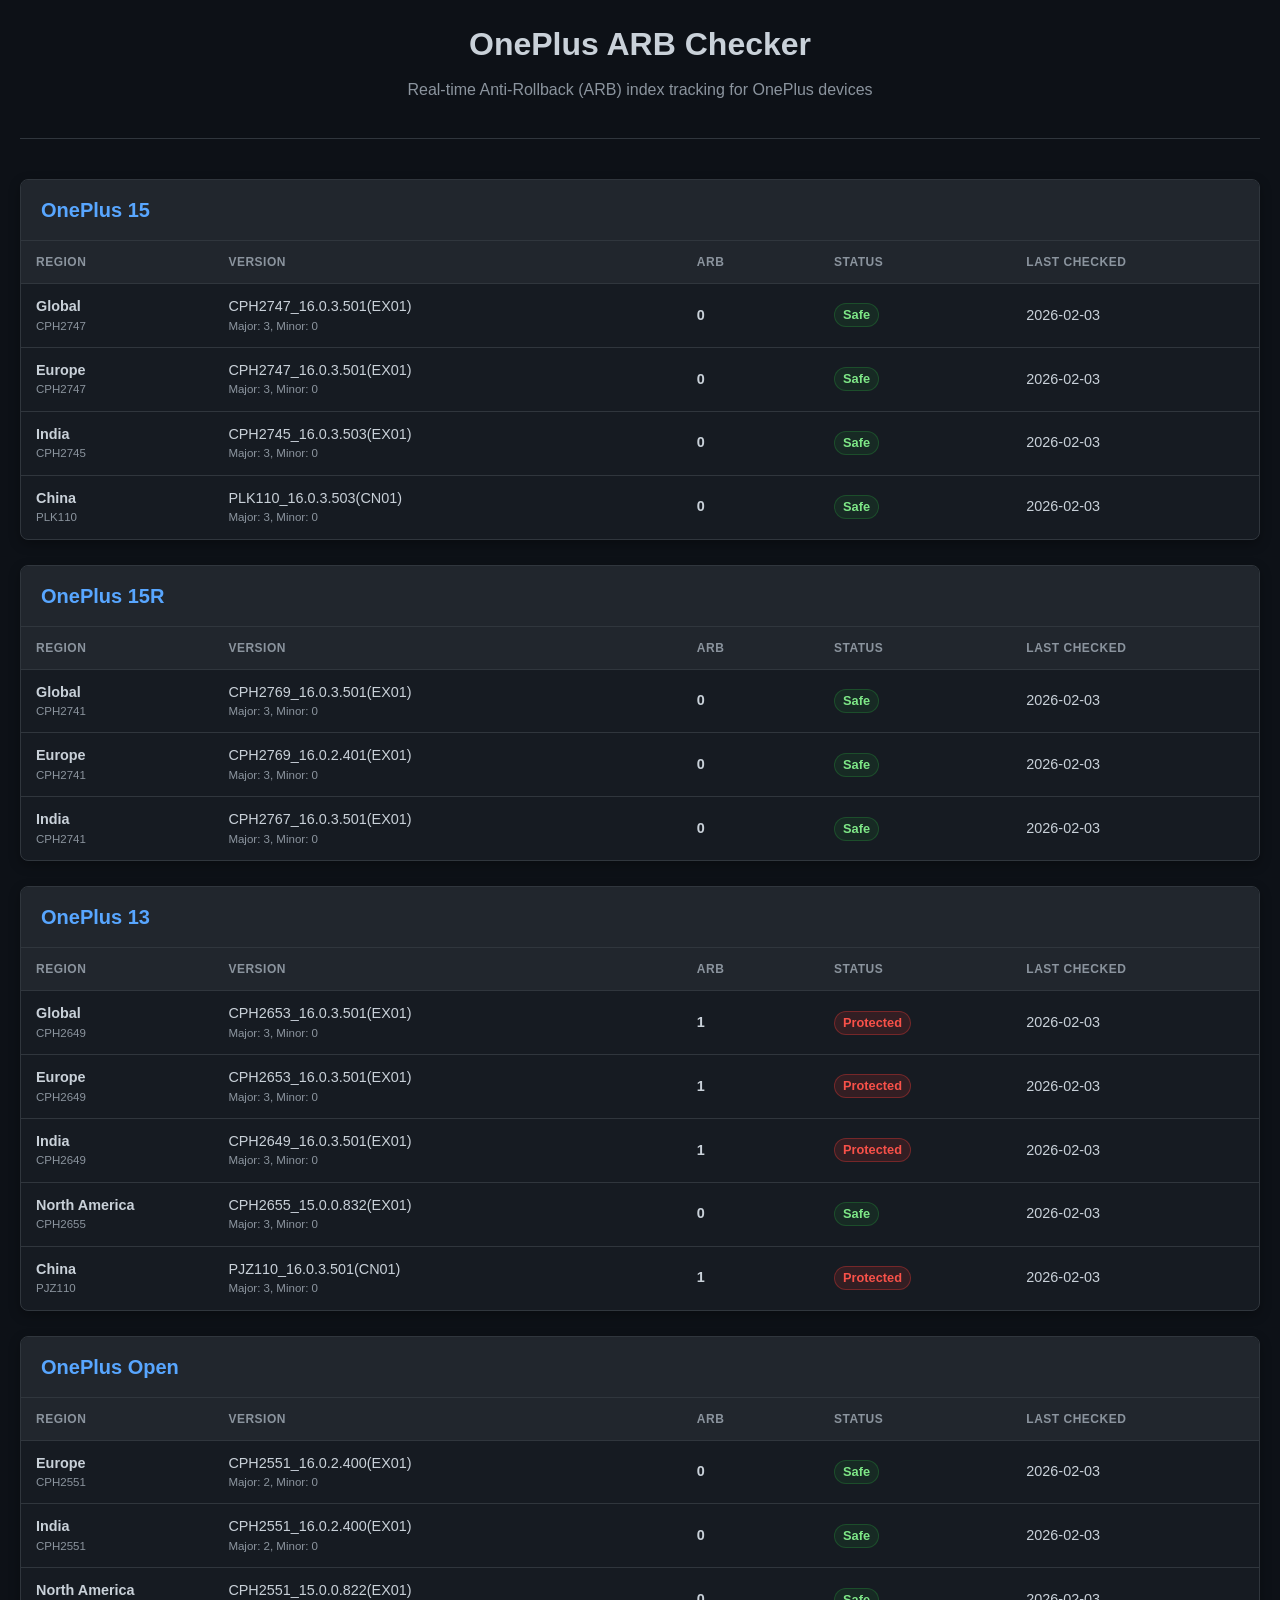
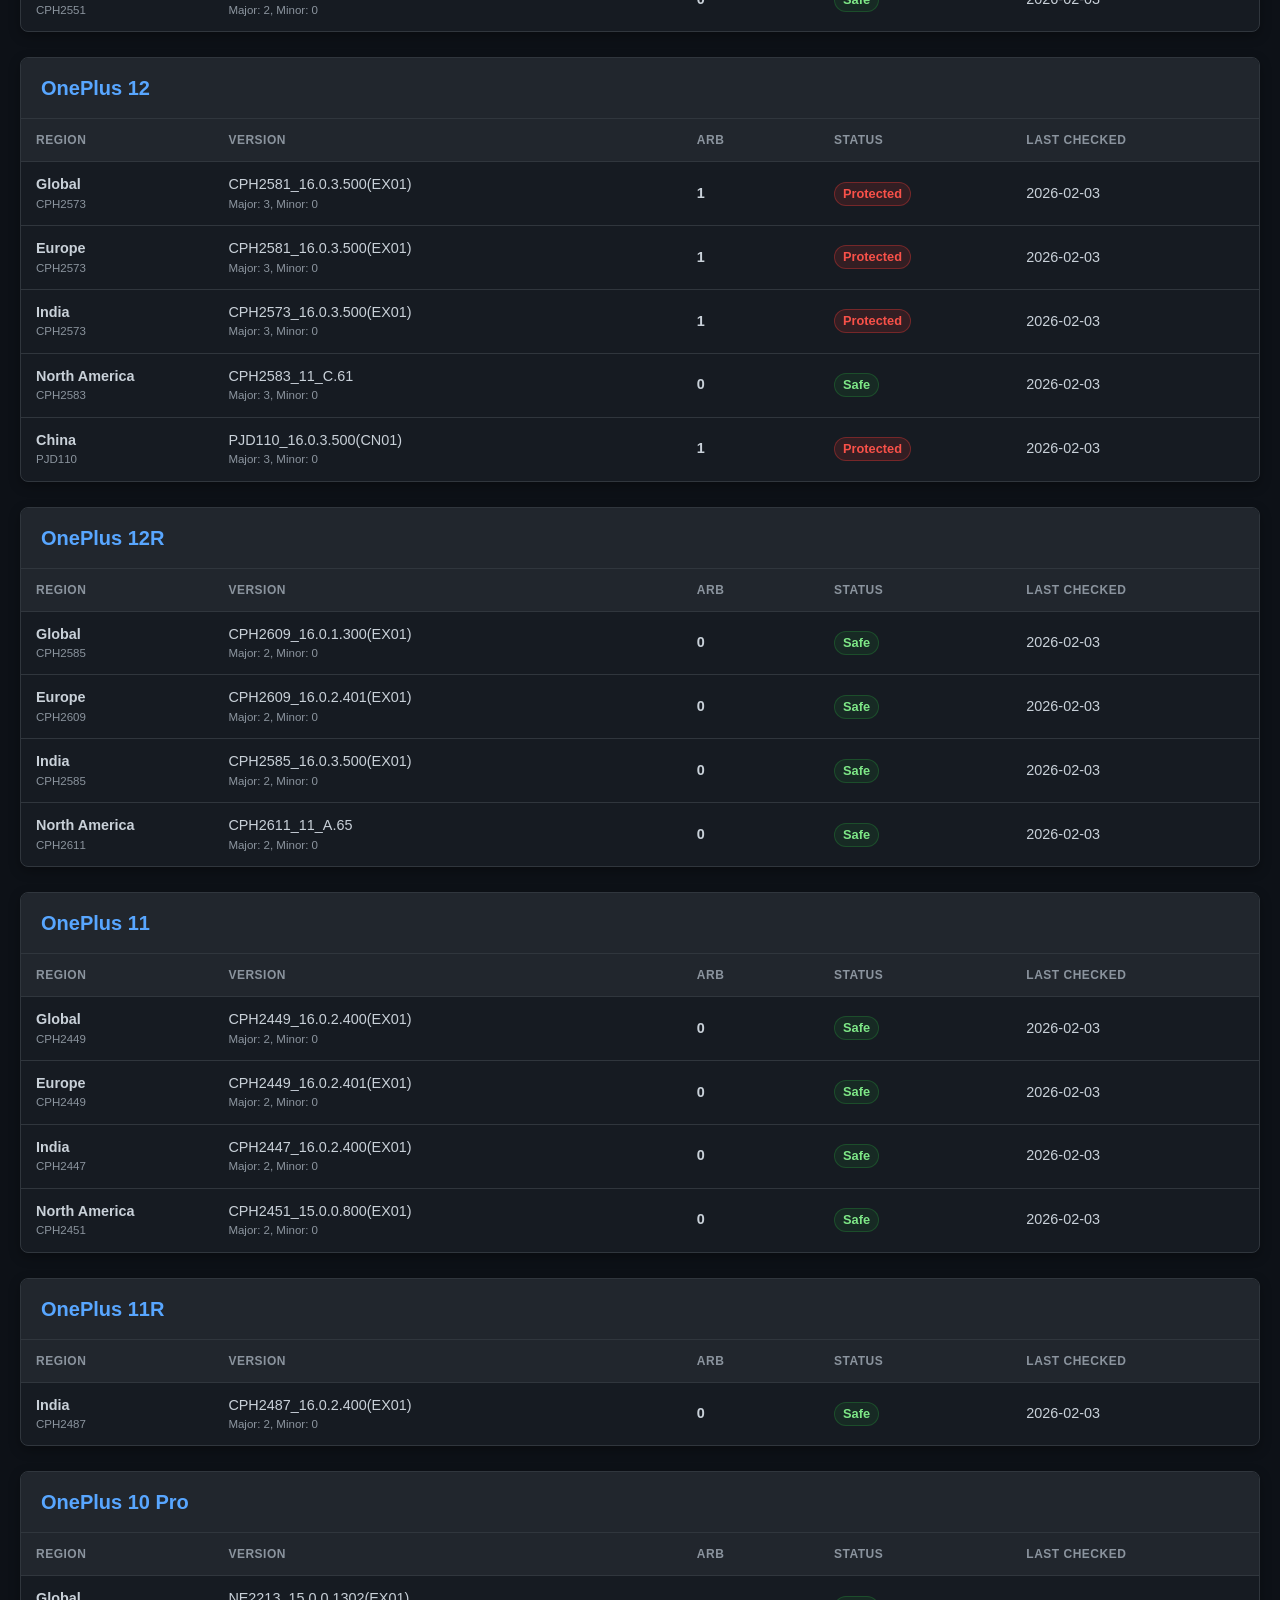
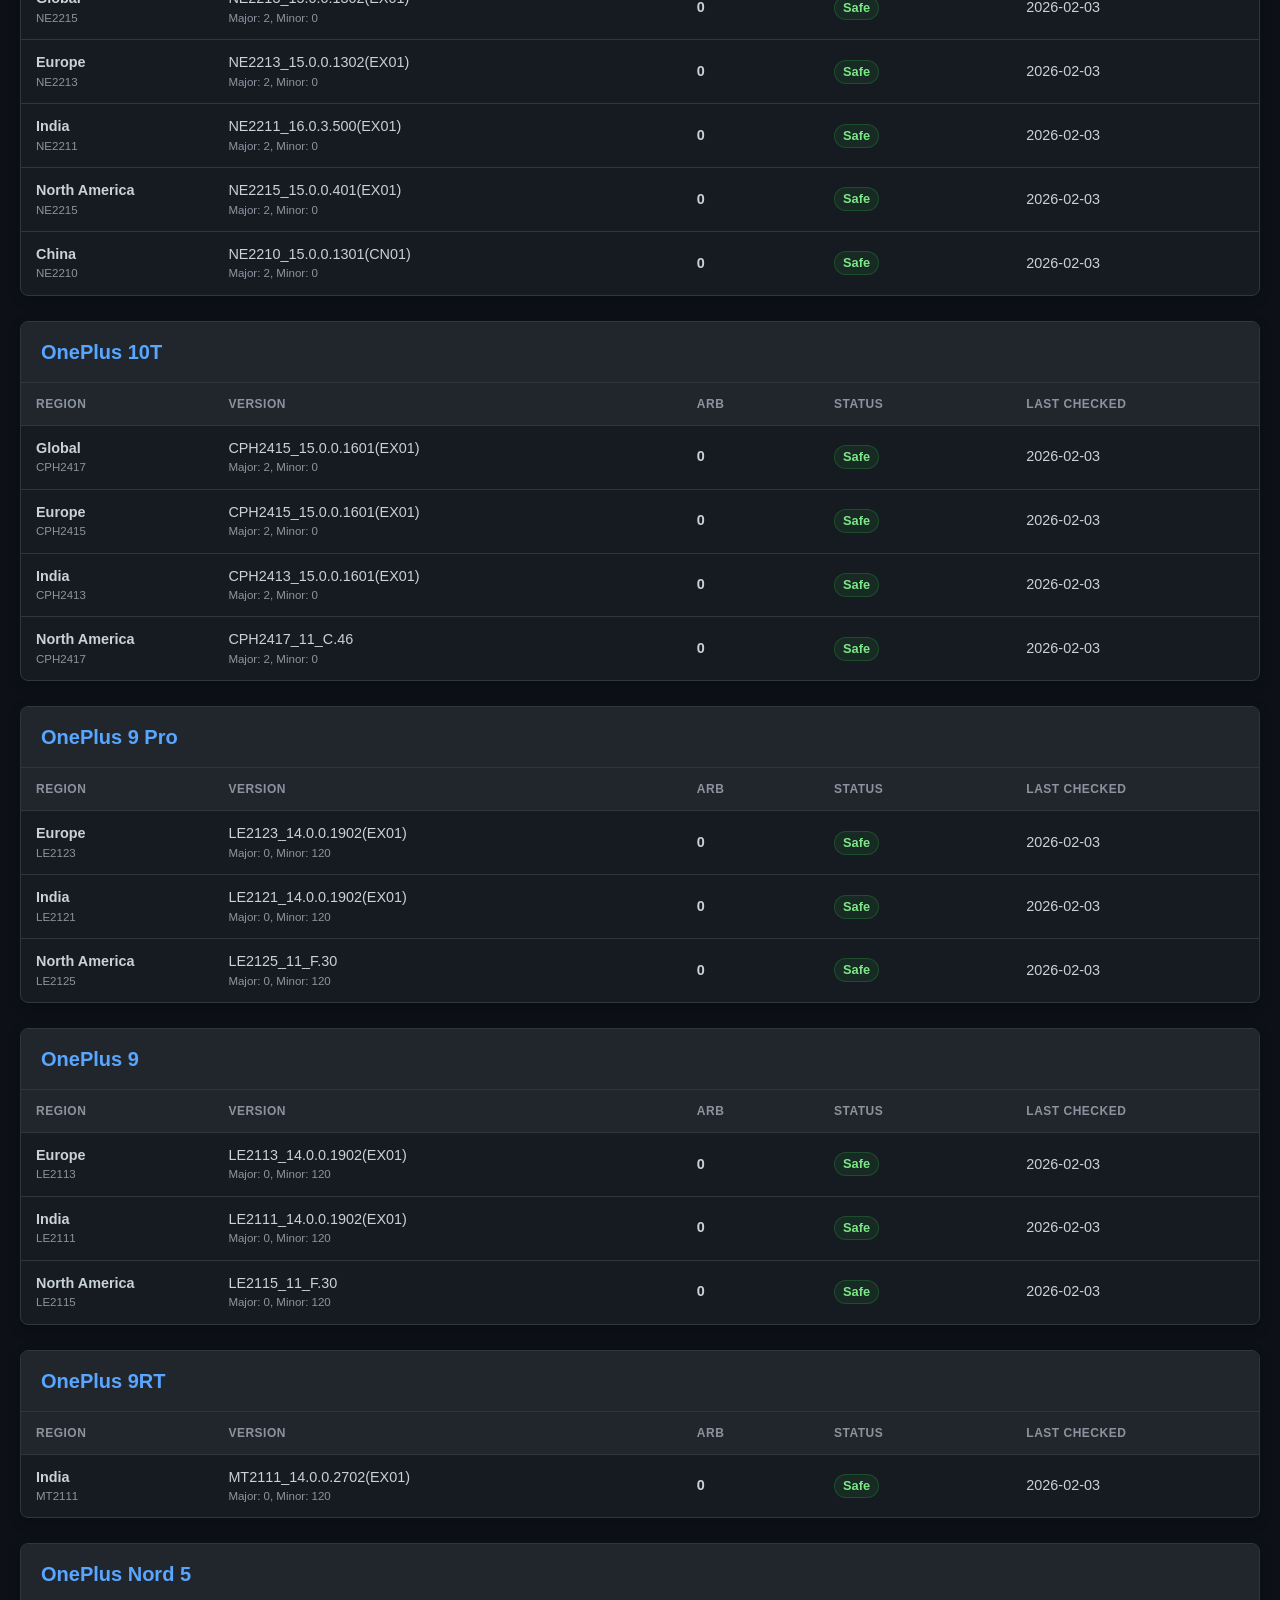
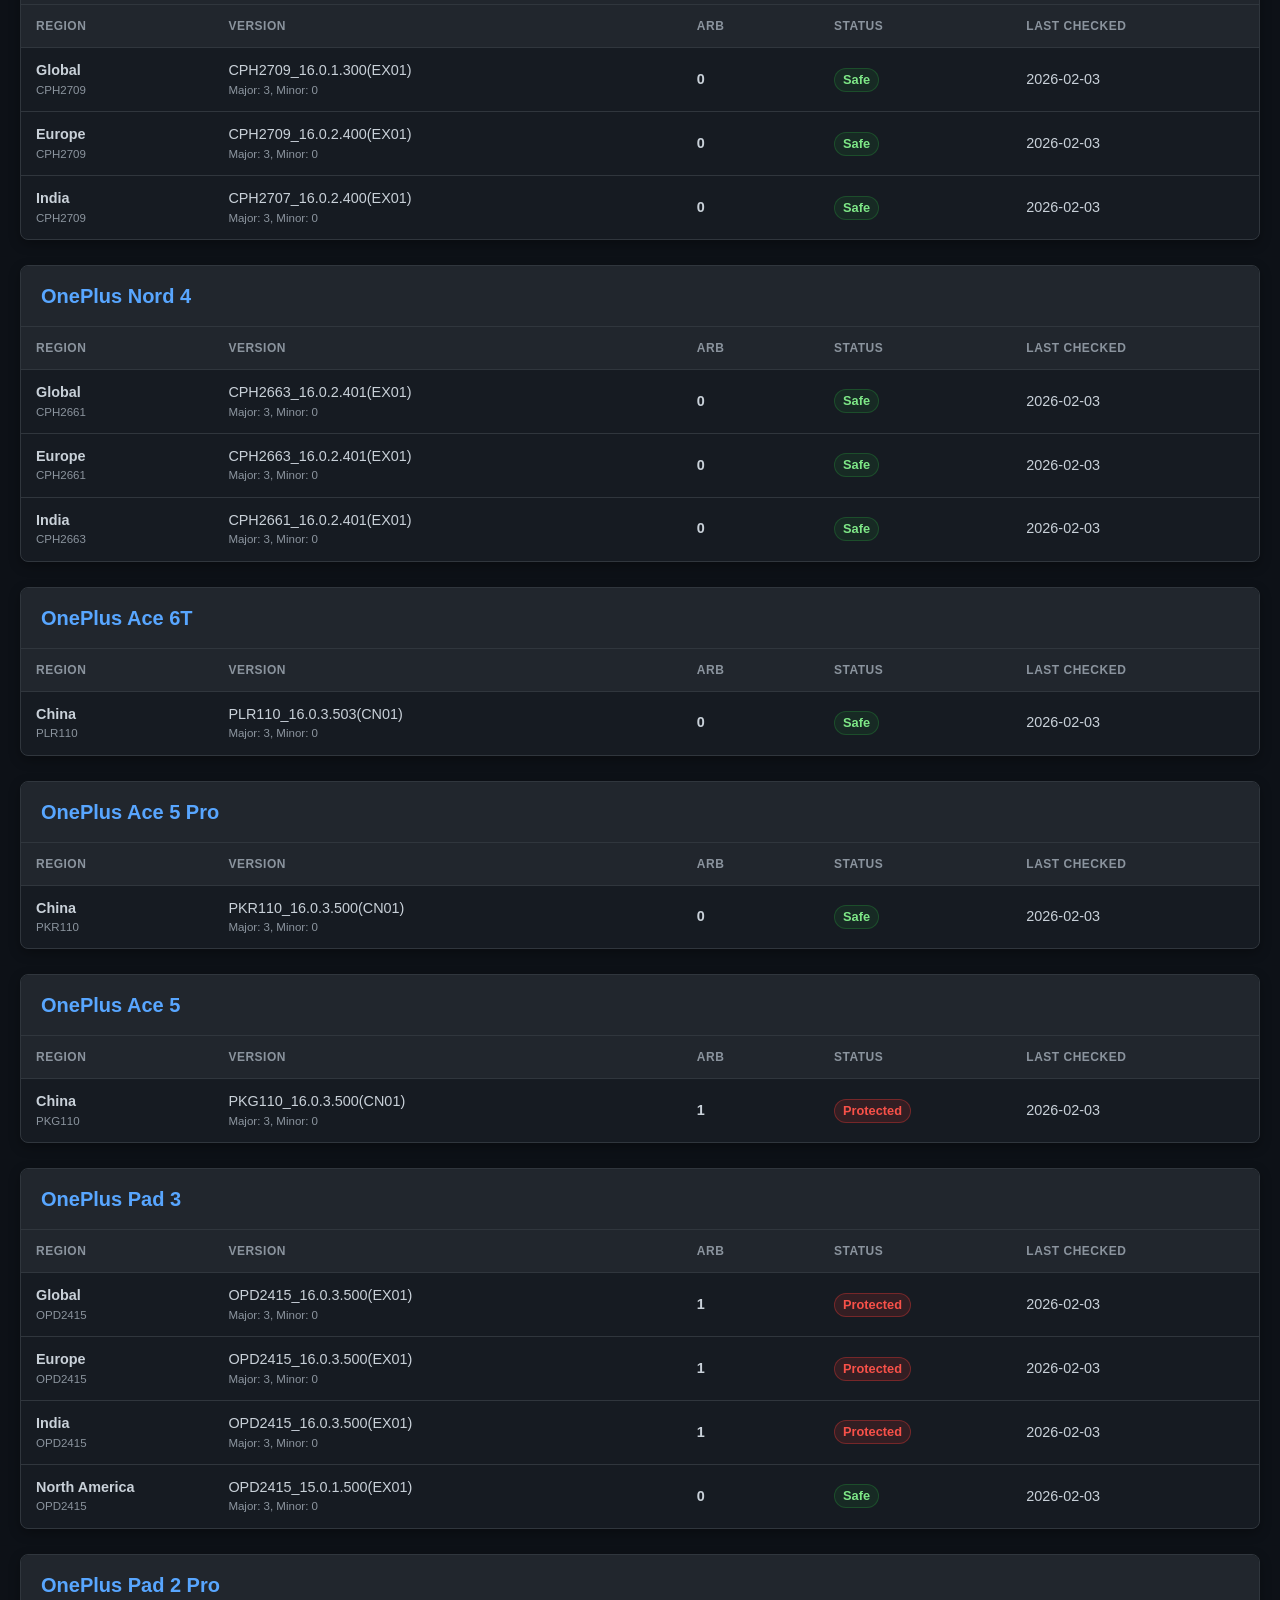
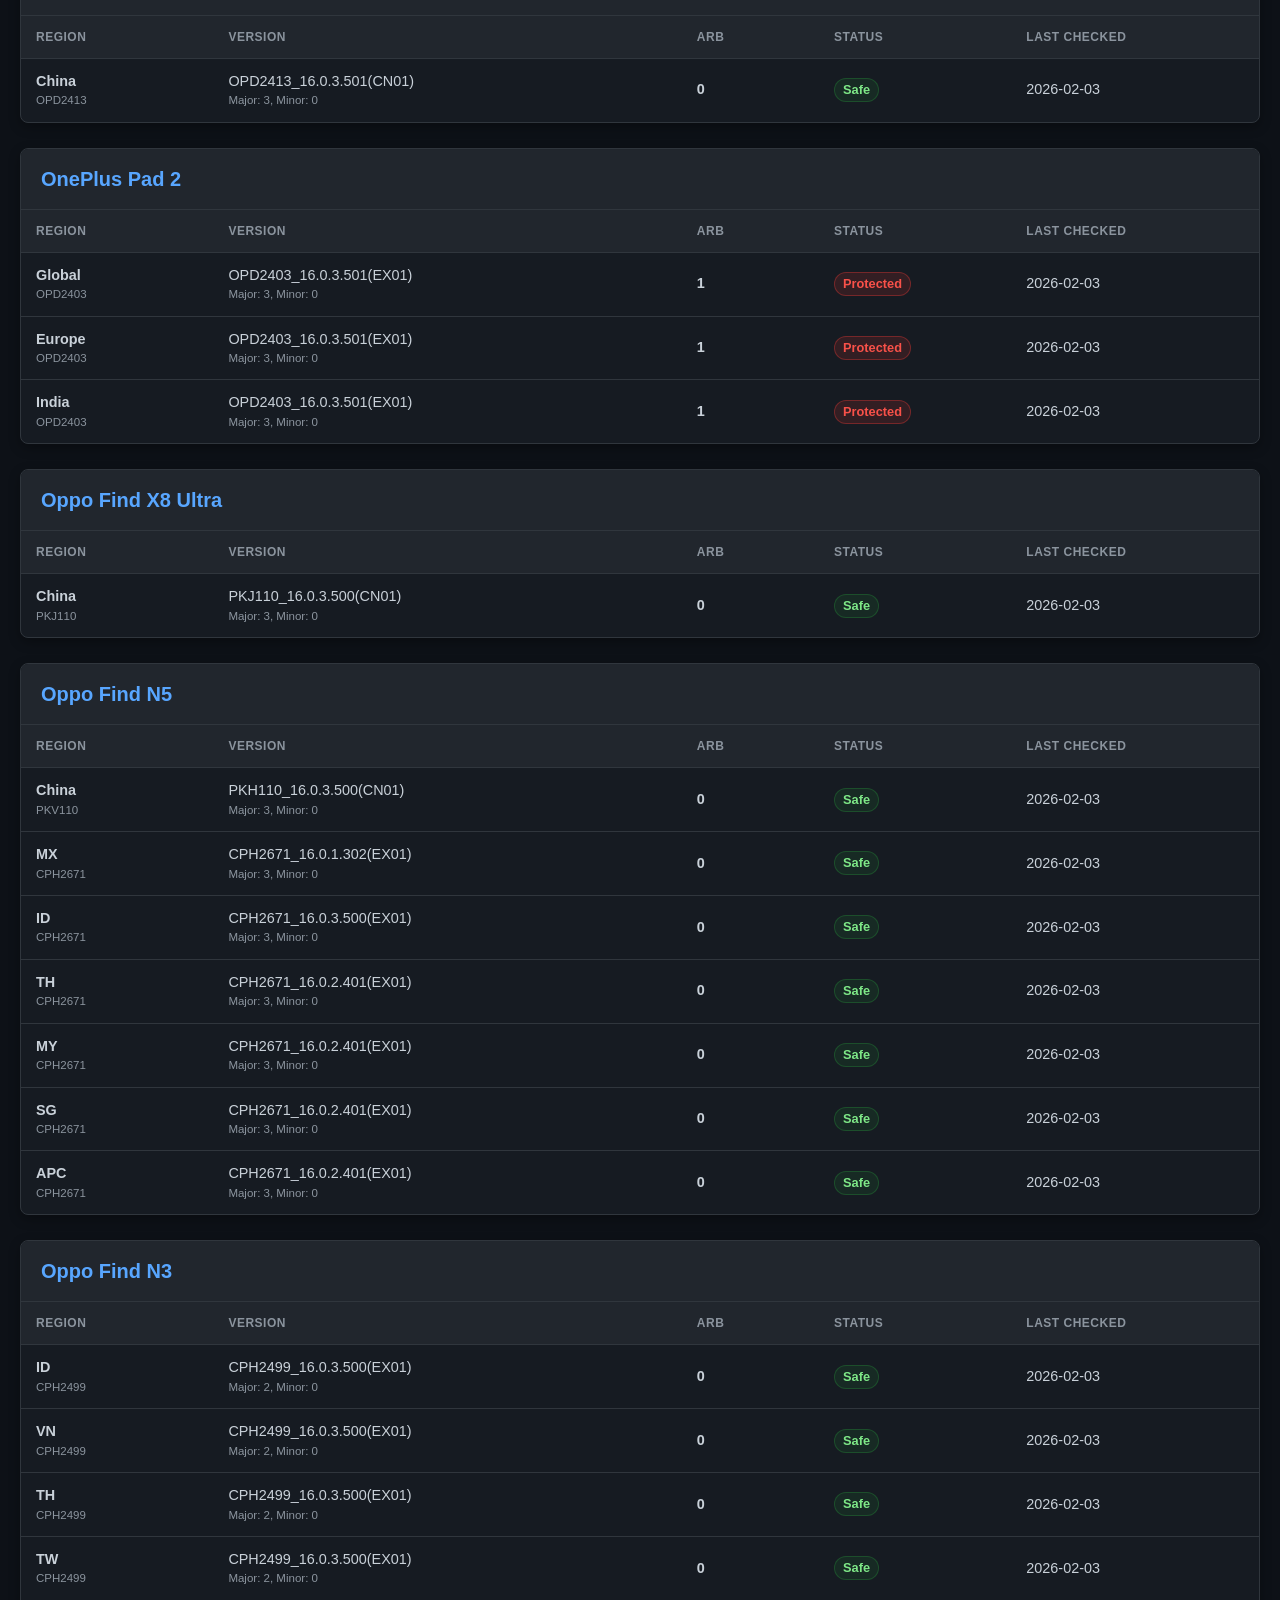
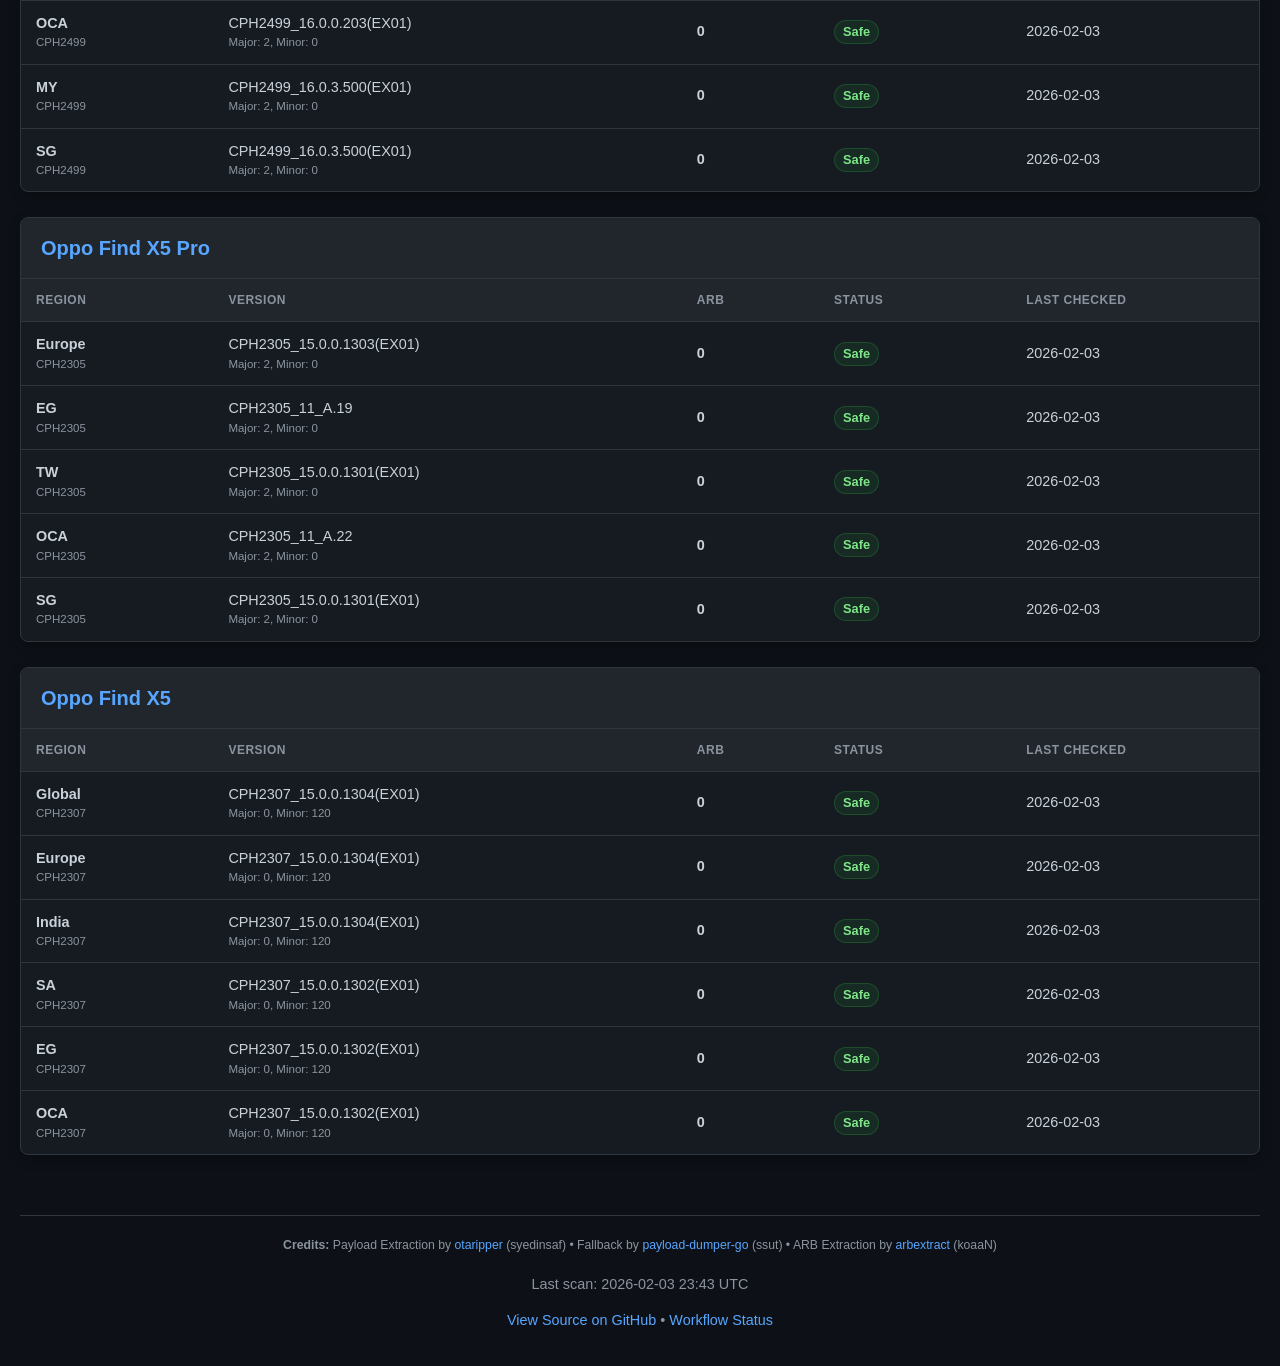
==== commit dcd4da9e: "Cleanup: Remove variants without obtainable URLs to ensure clean CI 🧹✅ - Removed Nord N200 5G NA\n- " ====
--- a/page/index.html
+++ b/page/index.html
@@ -1877,6 +1877,60 @@
                             
                             <tr>
                                 <td>
+                                    <strong>MX</strong>
+                                    <span class="meta-info">CPH2671</span>
+                                </td>
+                                <td class="version-cell" title="CPH2671_16.0.1.302(EX01)">
+                                    CPH2671_16.0.1.302(EX01)
+                                    <span class="meta-info">Major: 3,&nbsp;Minor: 0</span>
+                                </td>
+                                <td><strong>0</strong></td>
+                                <td>
+                                    
+                                    <span class="badge badge-safe">Safe</span>
+                                    
+                                </td>
+                                <td>2026-02-03</td>
+                            </tr>
+                            
+                            <tr>
+                                <td>
+                                    <strong>ID</strong>
+                                    <span class="meta-info">CPH2671</span>
+                                </td>
+                                <td class="version-cell" title="CPH2671_16.0.3.500(EX01)">
+                                    CPH2671_16.0.3.500(EX01)
+                                    <span class="meta-info">Major: 3,&nbsp;Minor: 0</span>
+                                </td>
+                                <td><strong>0</strong></td>
+                                <td>
+                                    
+                                    <span class="badge badge-safe">Safe</span>
+                                    
+                                </td>
+                                <td>2026-02-03</td>
+                            </tr>
+                            
+                            <tr>
+                                <td>
+                                    <strong>TH</strong>
+                                    <span class="meta-info">CPH2671</span>
+                                </td>
+                                <td class="version-cell" title="CPH2671_16.0.2.401(EX01)">
+                                    CPH2671_16.0.2.401(EX01)
+                                    <span class="meta-info">Major: 3,&nbsp;Minor: 0</span>
+                                </td>
+                                <td><strong>0</strong></td>
+                                <td>
+                                    
+                                    <span class="badge badge-safe">Safe</span>
+                                    
+                                </td>
+                                <td>2026-02-03</td>
+                            </tr>
+                            
+                            <tr>
+                                <td>
                                     <strong>MY</strong>
                                     <span class="meta-info">CPH2671</span>
                                 </td>
@@ -1895,11 +1949,11 @@
                             
                             <tr>
                                 <td>
-                                    <strong>ID</strong>
+                                    <strong>SG</strong>
                                     <span class="meta-info">CPH2671</span>
                                 </td>
-                                <td class="version-cell" title="CPH2671_16.0.3.500(EX01)">
-                                    CPH2671_16.0.3.500(EX01)
+                                <td class="version-cell" title="CPH2671_16.0.2.401(EX01)">
+                                    CPH2671_16.0.2.401(EX01)
                                     <span class="meta-info">Major: 3,&nbsp;Minor: 0</span>
                                 </td>
                                 <td><strong>0</strong></td>
@@ -1929,60 +1983,6 @@
                                 <td>2026-02-03</td>
                             </tr>
                             
-                            <tr>
-                                <td>
-                                    <strong>SG</strong>
-                                    <span class="meta-info">CPH2671</span>
-                                </td>
-                                <td class="version-cell" title="CPH2671_16.0.2.401(EX01)">
-                                    CPH2671_16.0.2.401(EX01)
-                                    <span class="meta-info">Major: 3,&nbsp;Minor: 0</span>
-                                </td>
-                                <td><strong>0</strong></td>
-                                <td>
-                                    
-                                    <span class="badge badge-safe">Safe</span>
-                                    
-                                </td>
-                                <td>2026-02-03</td>
-                            </tr>
-                            
-                            <tr>
-                                <td>
-                                    <strong>TH</strong>
-                                    <span class="meta-info">CPH2671</span>
-                                </td>
-                                <td class="version-cell" title="CPH2671_16.0.2.401(EX01)">
-                                    CPH2671_16.0.2.401(EX01)
-                                    <span class="meta-info">Major: 3,&nbsp;Minor: 0</span>
-                                </td>
-                                <td><strong>0</strong></td>
-                                <td>
-                                    
-                                    <span class="badge badge-safe">Safe</span>
-                                    
-                                </td>
-                                <td>2026-02-03</td>
-                            </tr>
-                            
-                            <tr>
-                                <td>
-                                    <strong>MX</strong>
-                                    <span class="meta-info">CPH2671</span>
-                                </td>
-                                <td class="version-cell" title="CPH2671_16.0.1.302(EX01)">
-                                    CPH2671_16.0.1.302(EX01)
-                                    <span class="meta-info">Major: 3,&nbsp;Minor: 0</span>
-                                </td>
-                                <td><strong>0</strong></td>
-                                <td>
-                                    
-                                    <span class="badge badge-safe">Safe</span>
-                                    
-                                </td>
-                                <td>2026-02-03</td>
-                            </tr>
-                            
                             
                         </tbody>
                     </table>
@@ -2026,6 +2026,78 @@
                             
                             <tr>
                                 <td>
+                                    <strong>VN</strong>
+                                    <span class="meta-info">CPH2499</span>
+                                </td>
+                                <td class="version-cell" title="CPH2499_16.0.3.500(EX01)">
+                                    CPH2499_16.0.3.500(EX01)
+                                    <span class="meta-info">Major: 2,&nbsp;Minor: 0</span>
+                                </td>
+                                <td><strong>0</strong></td>
+                                <td>
+                                    
+                                    <span class="badge badge-safe">Safe</span>
+                                    
+                                </td>
+                                <td>2026-02-03</td>
+                            </tr>
+                            
+                            <tr>
+                                <td>
+                                    <strong>TH</strong>
+                                    <span class="meta-info">CPH2499</span>
+                                </td>
+                                <td class="version-cell" title="CPH2499_16.0.3.500(EX01)">
+                                    CPH2499_16.0.3.500(EX01)
+                                    <span class="meta-info">Major: 2,&nbsp;Minor: 0</span>
+                                </td>
+                                <td><strong>0</strong></td>
+                                <td>
+                                    
+                                    <span class="badge badge-safe">Safe</span>
+                                    
+                                </td>
+                                <td>2026-02-03</td>
+                            </tr>
+                            
+                            <tr>
+                                <td>
+                                    <strong>TW</strong>
+                                    <span class="meta-info">CPH2499</span>
+                                </td>
+                                <td class="version-cell" title="CPH2499_16.0.3.500(EX01)">
+                                    CPH2499_16.0.3.500(EX01)
+                                    <span class="meta-info">Major: 2,&nbsp;Minor: 0</span>
+                                </td>
+                                <td><strong>0</strong></td>
+                                <td>
+                                    
+                                    <span class="badge badge-safe">Safe</span>
+                                    
+                                </td>
+                                <td>2026-02-03</td>
+                            </tr>
+                            
+                            <tr>
+                                <td>
+                                    <strong>OCA</strong>
+                                    <span class="meta-info">CPH2499</span>
+                                </td>
+                                <td class="version-cell" title="CPH2499_16.0.0.203(EX01)">
+                                    CPH2499_16.0.0.203(EX01)
+                                    <span class="meta-info">Major: 2,&nbsp;Minor: 0</span>
+                                </td>
+                                <td><strong>0</strong></td>
+                                <td>
+                                    
+                                    <span class="badge badge-safe">Safe</span>
+                                    
+                                </td>
+                                <td>2026-02-03</td>
+                            </tr>
+                            
+                            <tr>
+                                <td>
                                     <strong>MY</strong>
                                     <span class="meta-info">CPH2499</span>
                                 </td>
@@ -2044,7 +2116,7 @@
                             
                             <tr>
                                 <td>
-                                    <strong>TW</strong>
+                                    <strong>SG</strong>
                                     <span class="meta-info">CPH2499</span>
                                 </td>
                                 <td class="version-cell" title="CPH2499_16.0.3.500(EX01)">
@@ -2060,78 +2132,6 @@
                                 <td>2026-02-03</td>
                             </tr>
                             
-                            <tr>
-                                <td>
-                                    <strong>OCA</strong>
-                                    <span class="meta-info">CPH2499</span>
-                                </td>
-                                <td class="version-cell" title="CPH2499_16.0.0.203(EX01)">
-                                    CPH2499_16.0.0.203(EX01)
-                                    <span class="meta-info">Major: 2,&nbsp;Minor: 0</span>
-                                </td>
-                                <td><strong>0</strong></td>
-                                <td>
-                                    
-                                    <span class="badge badge-safe">Safe</span>
-                                    
-                                </td>
-                                <td>2026-02-03</td>
-                            </tr>
-                            
-                            <tr>
-                                <td>
-                                    <strong>SG</strong>
-                                    <span class="meta-info">CPH2499</span>
-                                </td>
-                                <td class="version-cell" title="CPH2499_16.0.3.500(EX01)">
-                                    CPH2499_16.0.3.500(EX01)
-                                    <span class="meta-info">Major: 2,&nbsp;Minor: 0</span>
-                                </td>
-                                <td><strong>0</strong></td>
-                                <td>
-                                    
-                                    <span class="badge badge-safe">Safe</span>
-                                    
-                                </td>
-                                <td>2026-02-03</td>
-                            </tr>
-                            
-                            <tr>
-                                <td>
-                                    <strong>VN</strong>
-                                    <span class="meta-info">CPH2499</span>
-                                </td>
-                                <td class="version-cell" title="CPH2499_16.0.3.500(EX01)">
-                                    CPH2499_16.0.3.500(EX01)
-                                    <span class="meta-info">Major: 2,&nbsp;Minor: 0</span>
-                                </td>
-                                <td><strong>0</strong></td>
-                                <td>
-                                    
-                                    <span class="badge badge-safe">Safe</span>
-                                    
-                                </td>
-                                <td>2026-02-03</td>
-                            </tr>
-                            
-                            <tr>
-                                <td>
-                                    <strong>TH</strong>
-                                    <span class="meta-info">CPH2499</span>
-                                </td>
-                                <td class="version-cell" title="CPH2499_16.0.3.500(EX01)">
-                                    CPH2499_16.0.3.500(EX01)
-                                    <span class="meta-info">Major: 2,&nbsp;Minor: 0</span>
-                                </td>
-                                <td><strong>0</strong></td>
-                                <td>
-                                    
-                                    <span class="badge badge-safe">Safe</span>
-                                    
-                                </td>
-                                <td>2026-02-03</td>
-                            </tr>
-                            
                             
                         </tbody>
                     </table>
@@ -2175,6 +2175,24 @@
                             
                             <tr>
                                 <td>
+                                    <strong>EG</strong>
+                                    <span class="meta-info">CPH2305</span>
+                                </td>
+                                <td class="version-cell" title="CPH2305_11_A.19">
+                                    CPH2305_11_A.19
+                                    <span class="meta-info">Major: 2,&nbsp;Minor: 0</span>
+                                </td>
+                                <td><strong>0</strong></td>
+                                <td>
+                                    
+                                    <span class="badge badge-safe">Safe</span>
+                                    
+                                </td>
+                                <td>2026-02-03</td>
+                            </tr>
+                            
+                            <tr>
+                                <td>
                                     <strong>TW</strong>
                                     <span class="meta-info">CPH2305</span>
                                 </td>
@@ -2216,24 +2234,6 @@
                                 </td>
                                 <td class="version-cell" title="CPH2305_15.0.0.1301(EX01)">
                                     CPH2305_15.0.0.1301(EX01)
-                                    <span class="meta-info">Major: 2,&nbsp;Minor: 0</span>
-                                </td>
-                                <td><strong>0</strong></td>
-                                <td>
-                                    
-                                    <span class="badge badge-safe">Safe</span>
-                                    
-                                </td>
-                                <td>2026-02-03</td>
-                            </tr>
-                            
-                            <tr>
-                                <td>
-                                    <strong>EG</strong>
-                                    <span class="meta-info">CPH2305</span>
-                                </td>
-                                <td class="version-cell" title="CPH2305_11_A.19">
-                                    CPH2305_11_A.19
                                     <span class="meta-info">Major: 2,&nbsp;Minor: 0</span>
                                 </td>
                                 <td><strong>0</strong></td>
@@ -2324,7 +2324,7 @@
                             
                             <tr>
                                 <td>
-                                    <strong>OCA</strong>
+                                    <strong>SA</strong>
                                     <span class="meta-info">CPH2307</span>
                                 </td>
                                 <td class="version-cell" title="CPH2307_15.0.0.1302(EX01)">
@@ -2360,7 +2360,7 @@
                             
                             <tr>
                                 <td>
-                                    <strong>SA</strong>
+                                    <strong>OCA</strong>
                                     <span class="meta-info">CPH2307</span>
                                 </td>
                                 <td class="version-cell" title="CPH2307_15.0.0.1302(EX01)">
@@ -2393,7 +2393,7 @@
                 &bull;
                 ARB Extraction by <a href="https://github.com/koaaN/arbextract">arbextract</a> (koaaN)
             </div>
-            <p>Last scan: 2026-02-03 23:39 UTC</p>
+            <p>Last scan: 2026-02-03 23:43 UTC</p>
             <p>
                 <a href="https://github.com/Bartixxx32/Oneplus-antirollchecker">View Source on GitHub</a>
                 &bull;
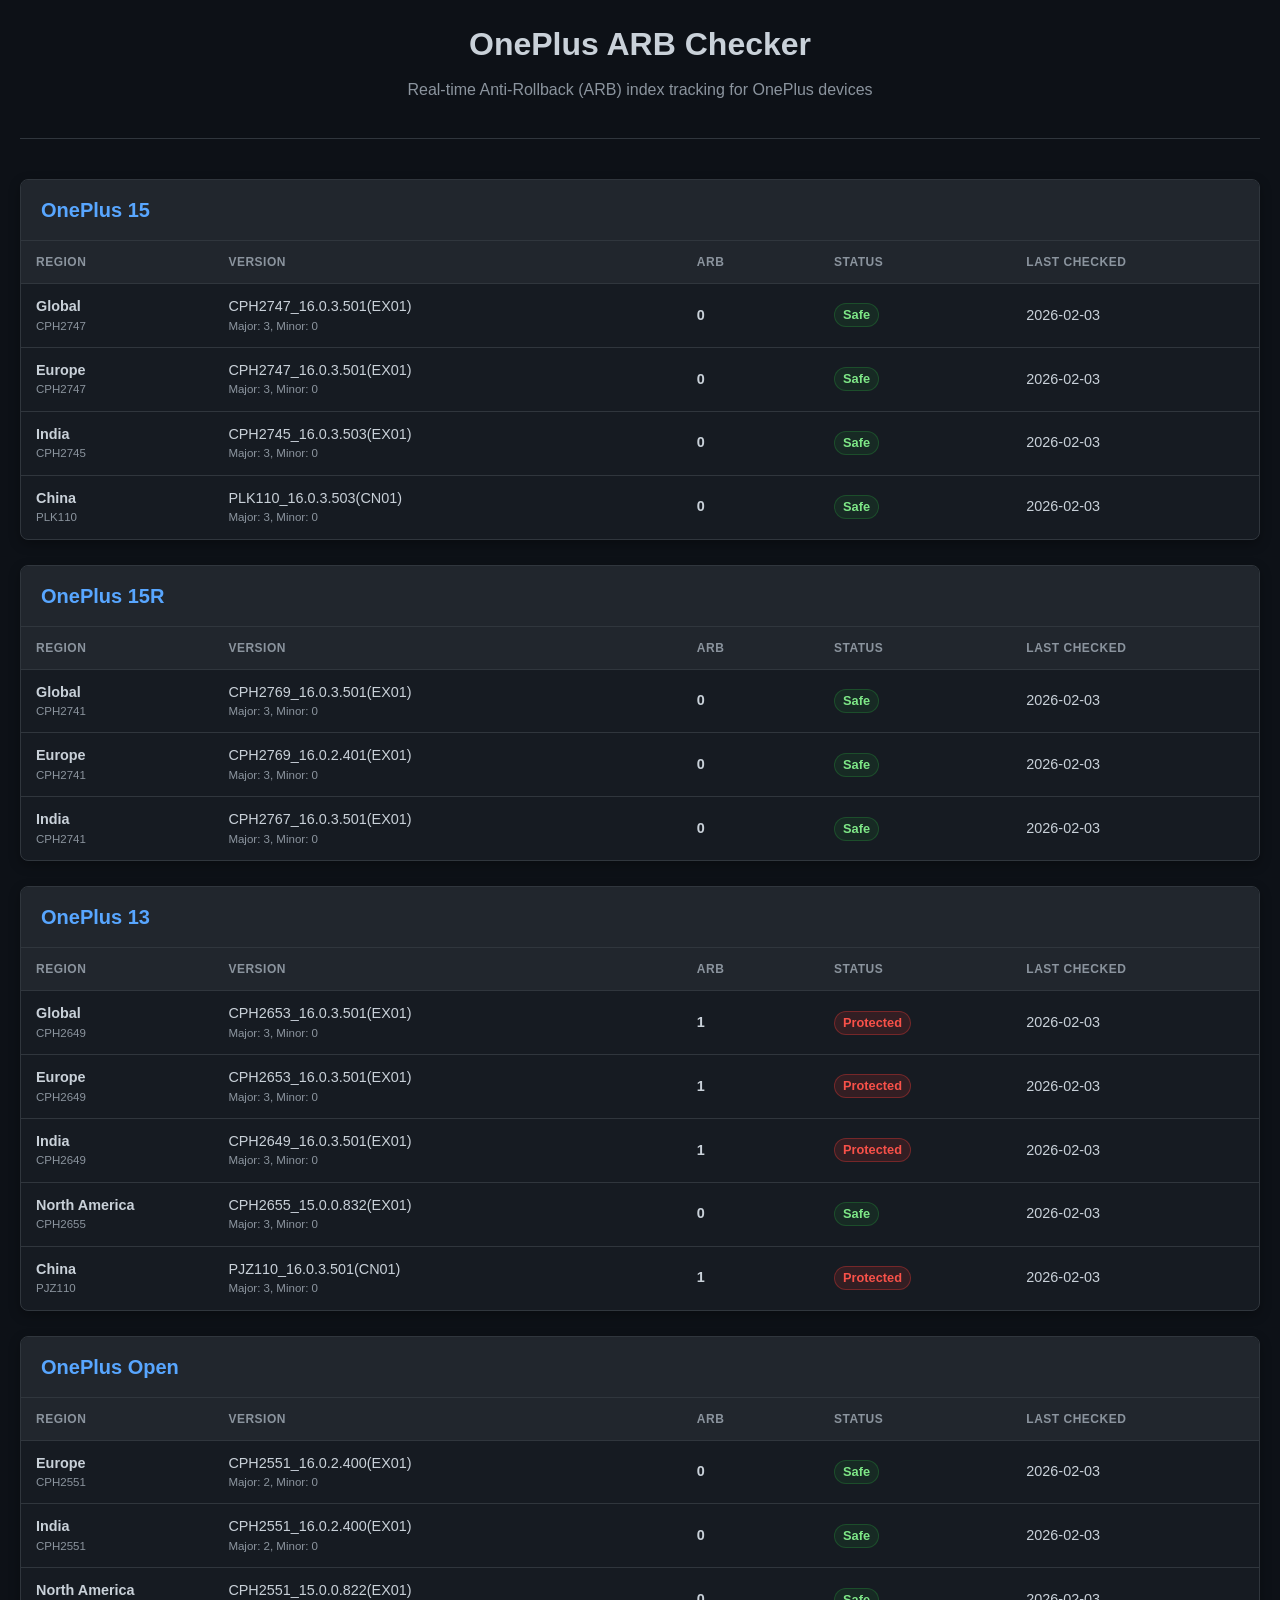
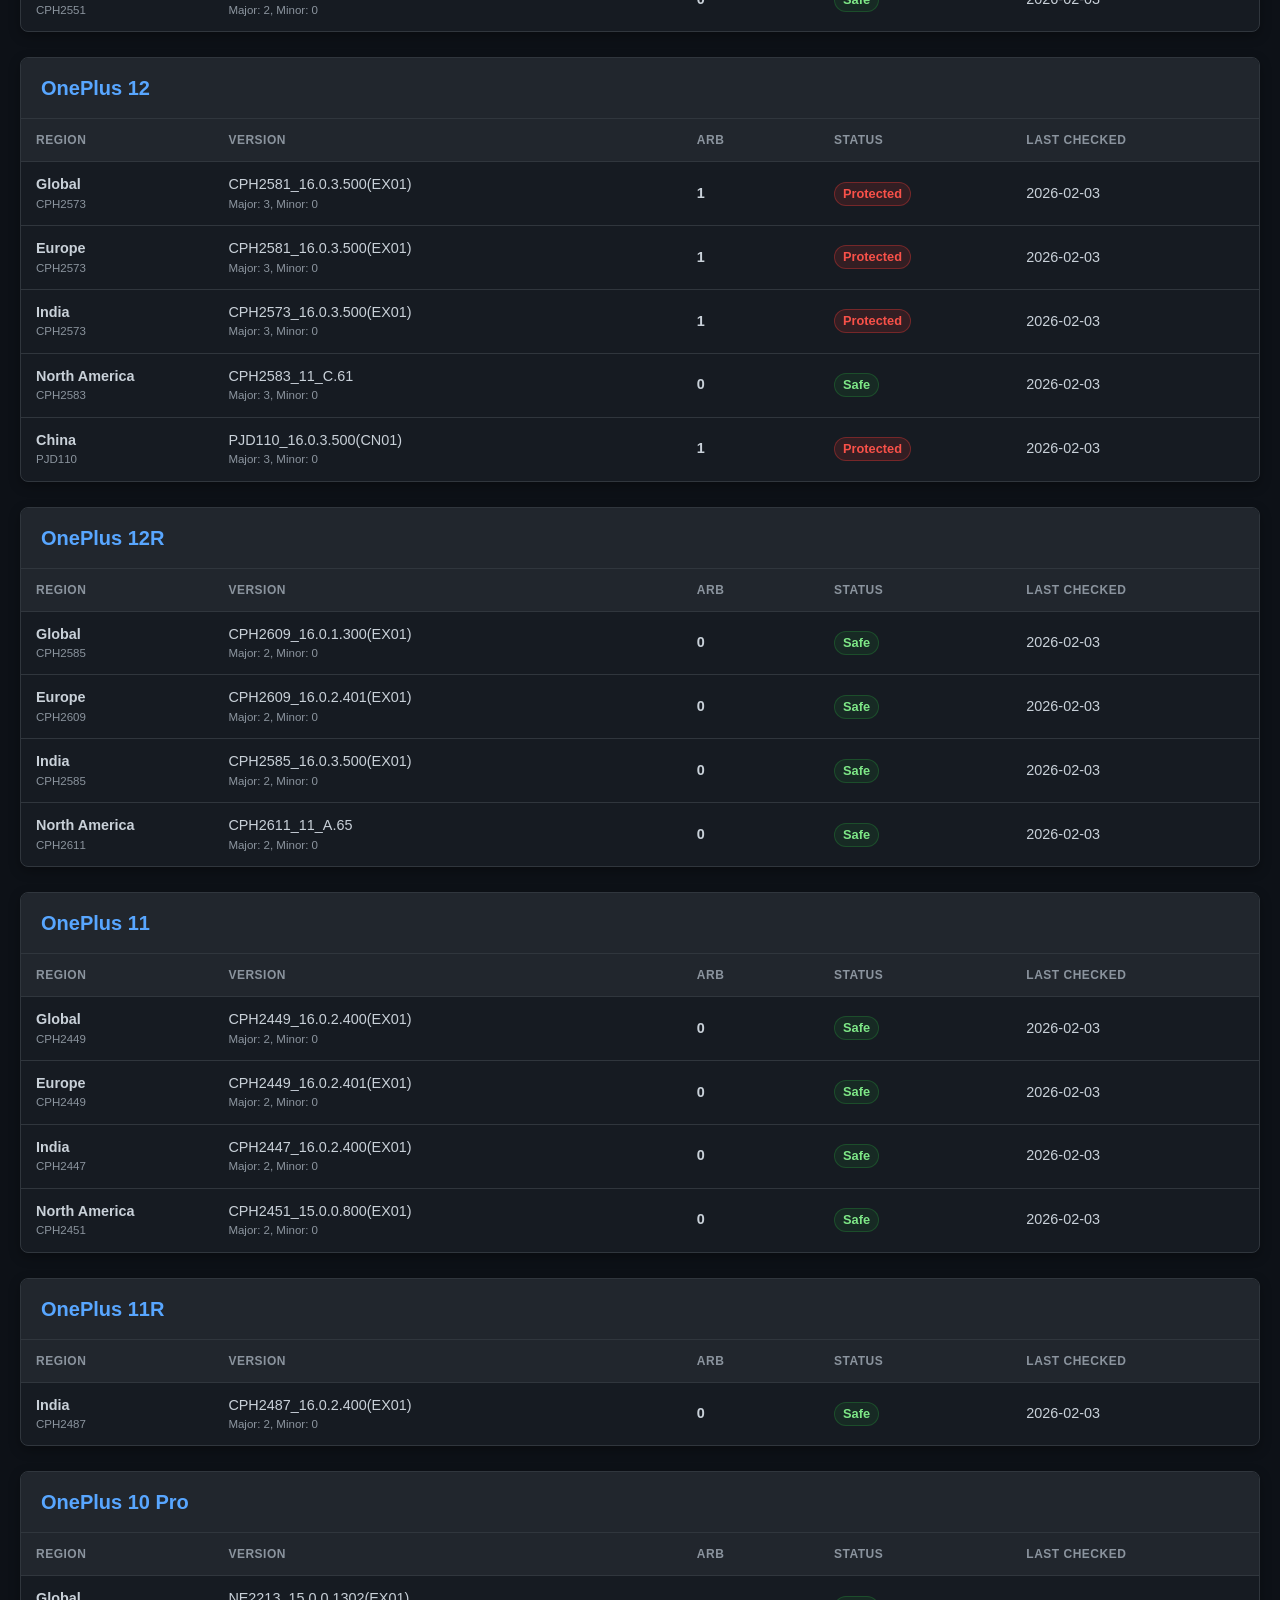
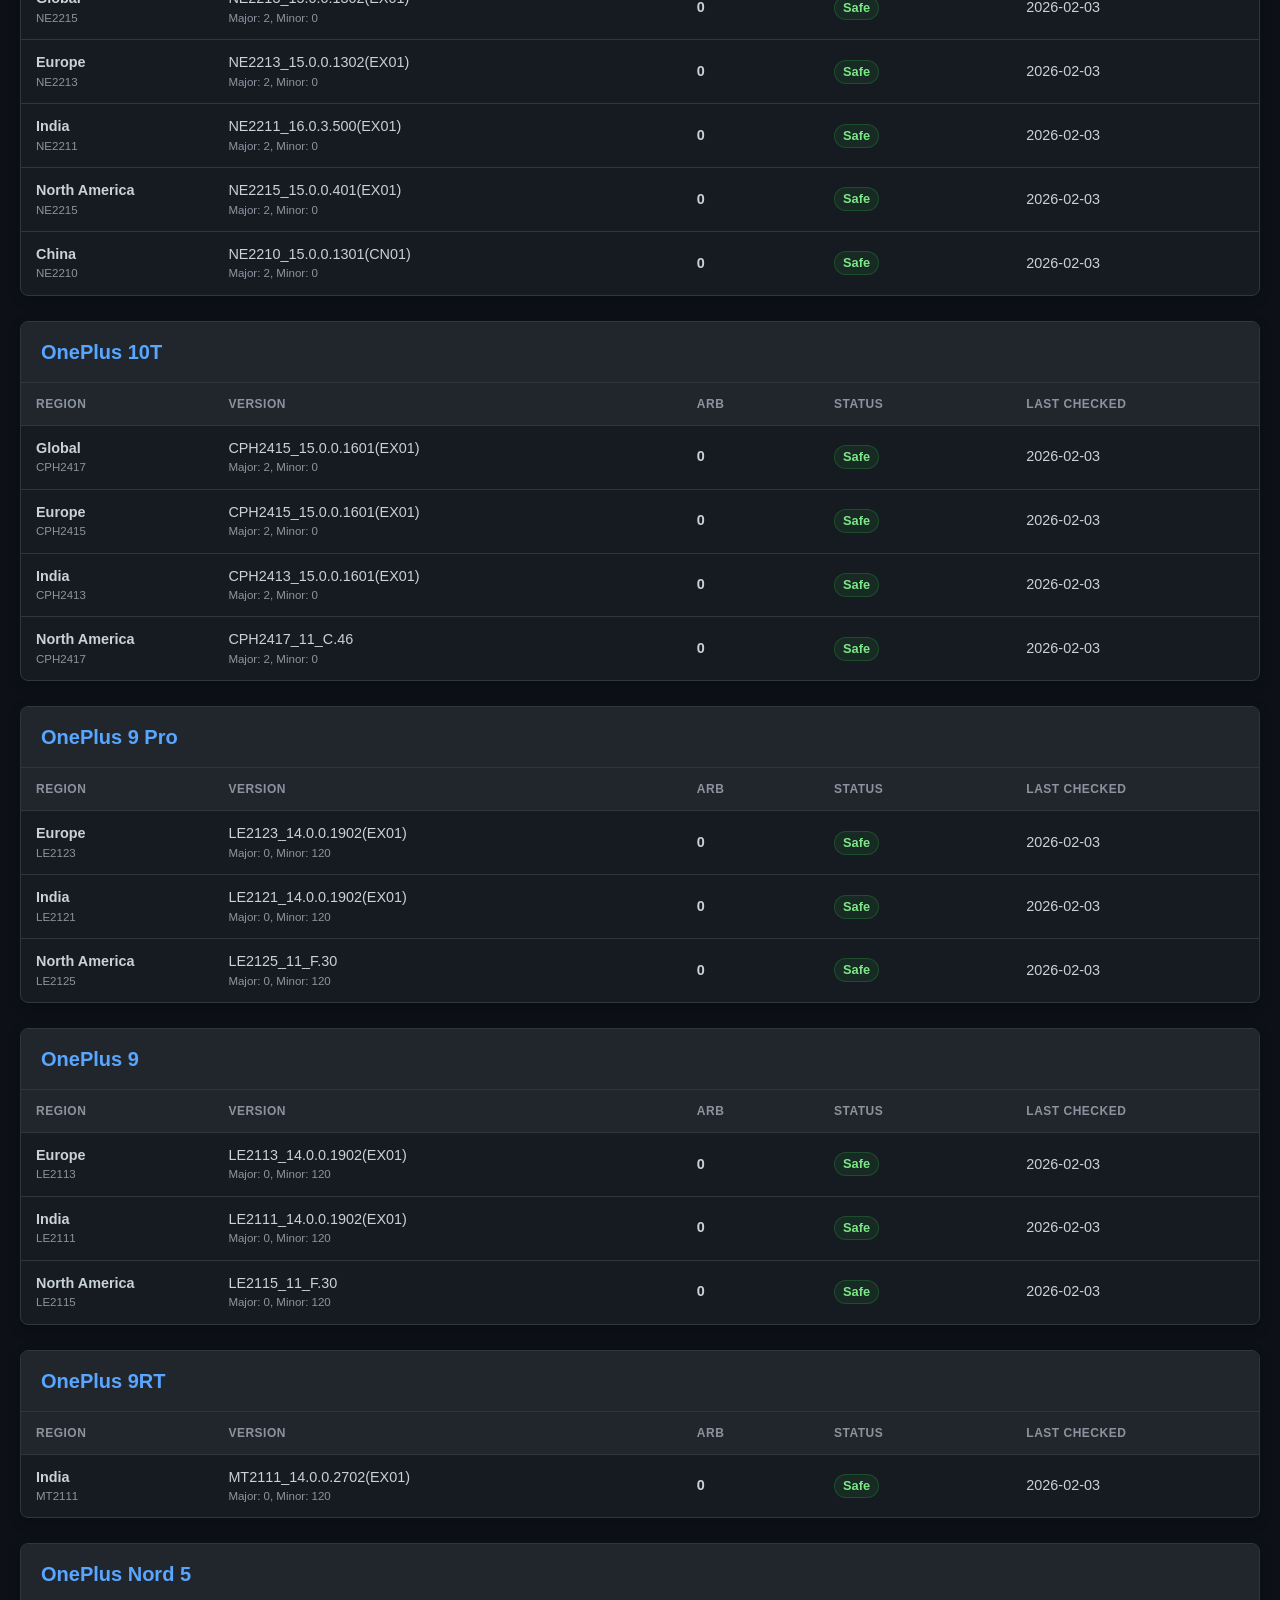
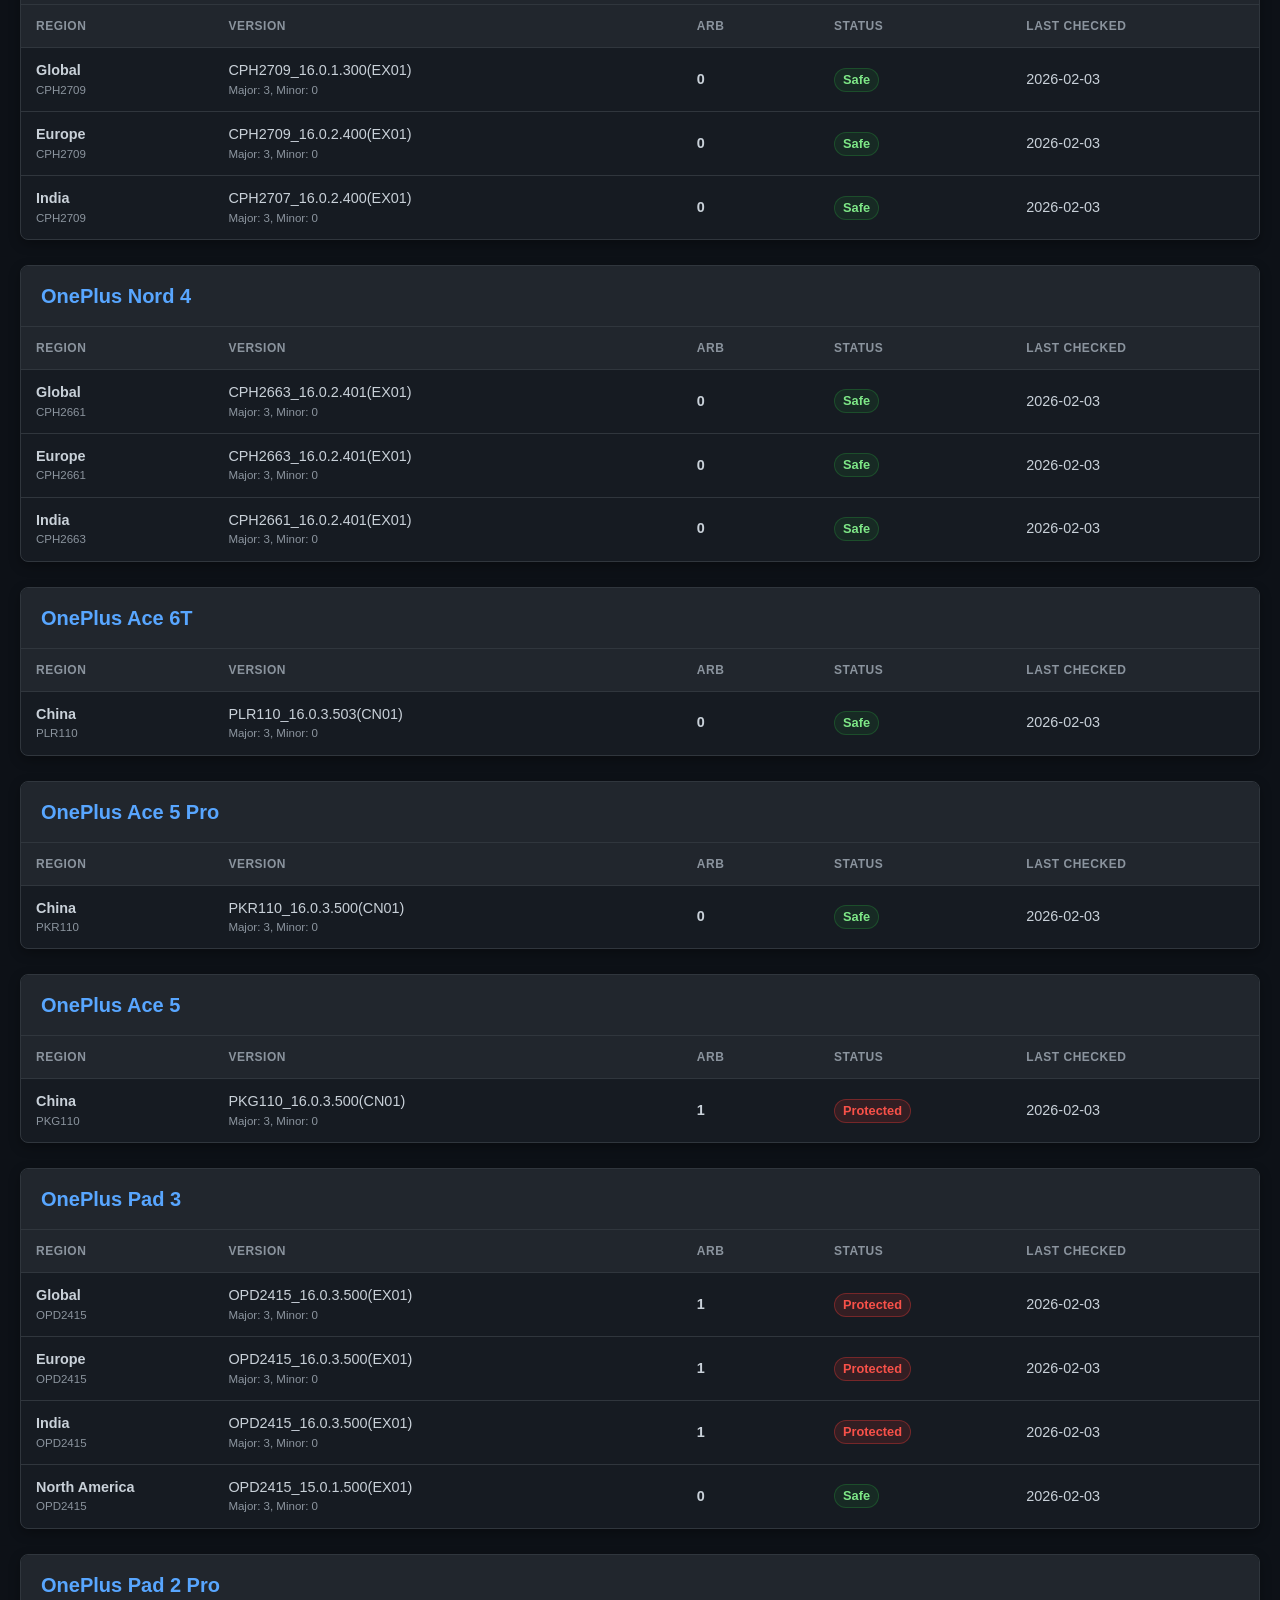
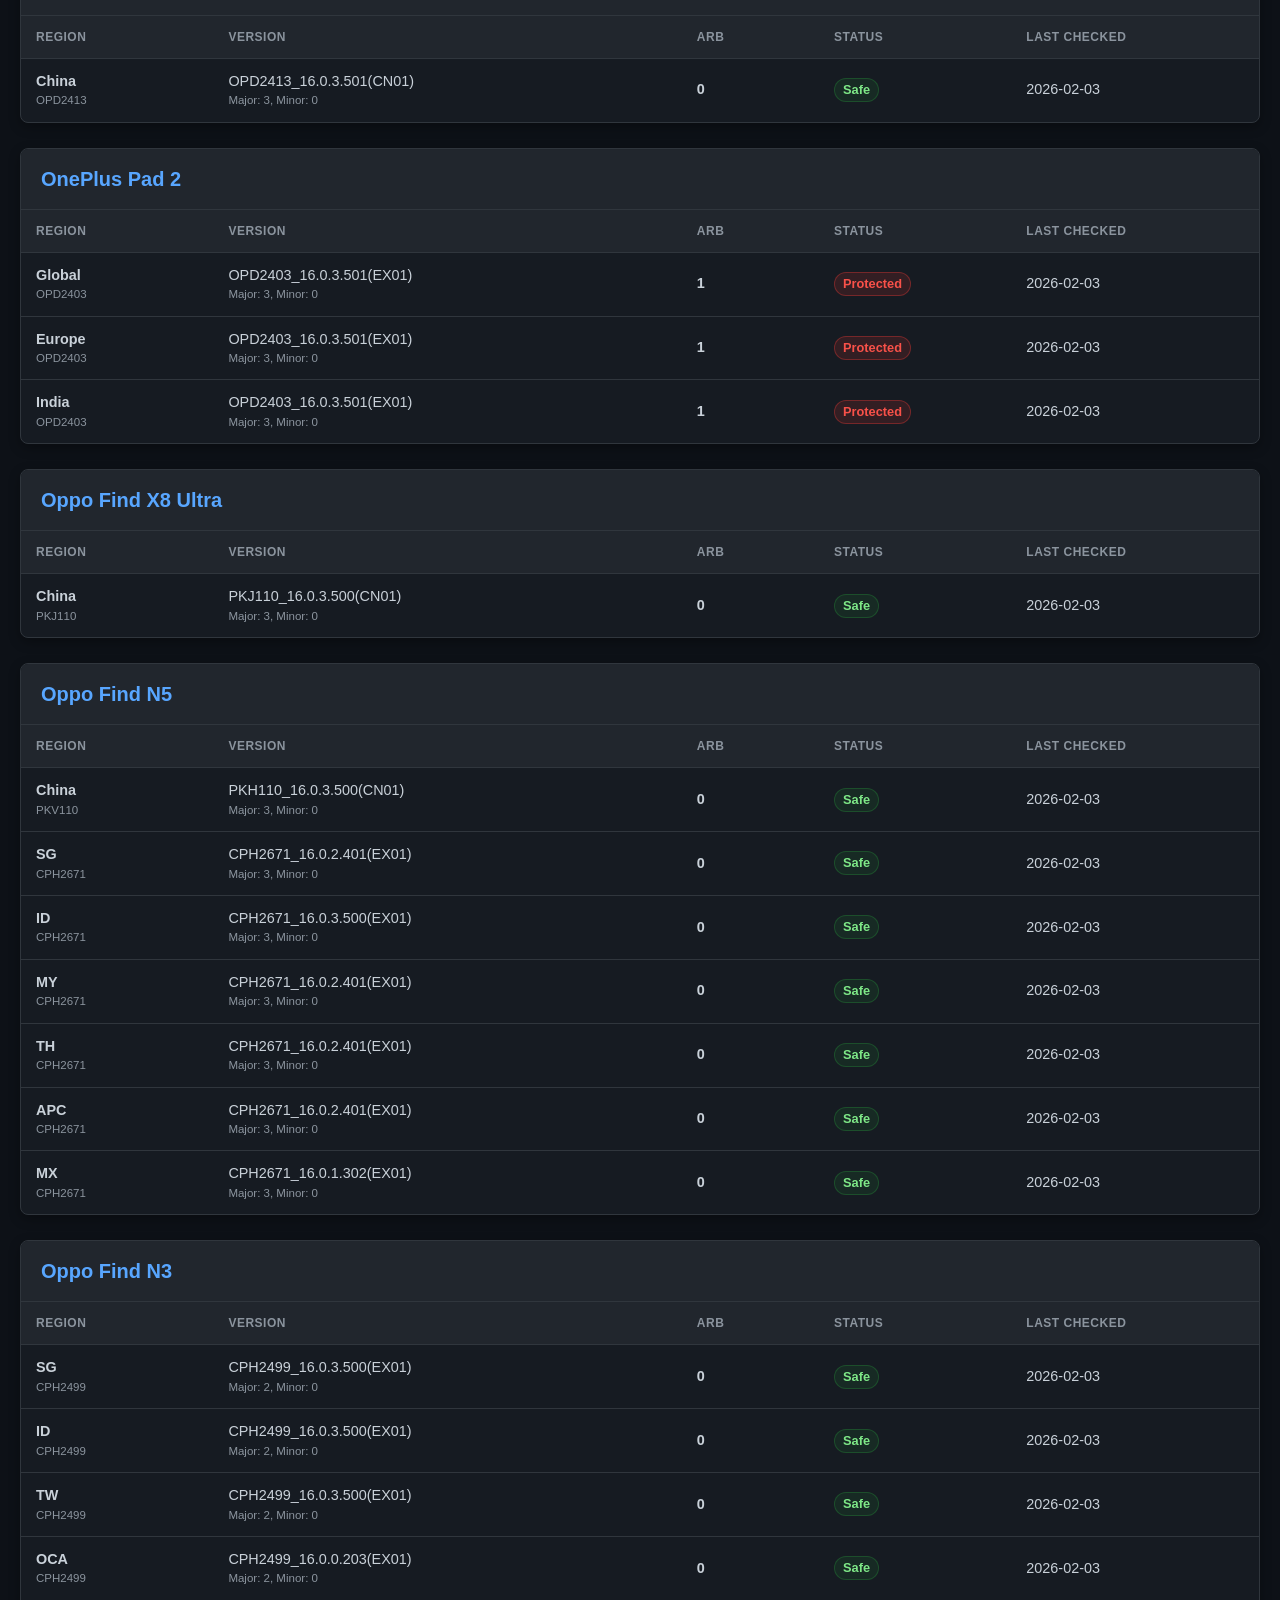
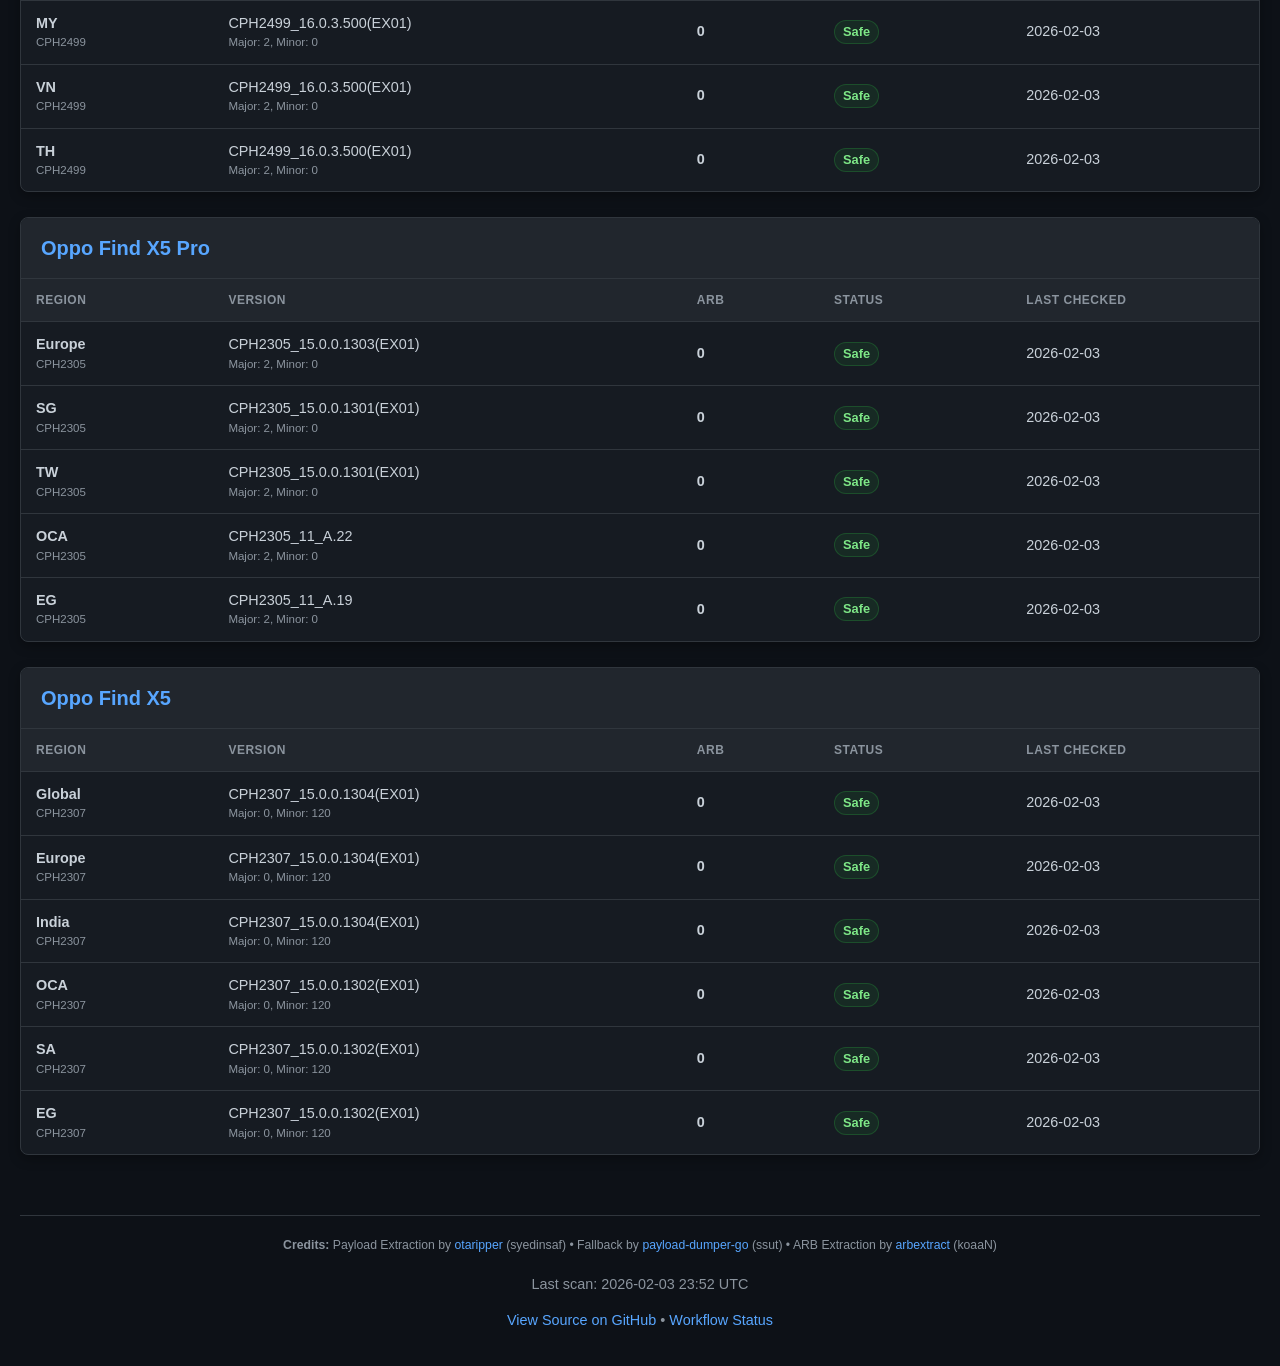
==== commit e61f7b35: "Fix: Remove failing OnePlus 8 Visible variant from tracking 🛠️🚫 - Removed VISIBLE region from config" ====
--- a/page/index.html
+++ b/page/index.html
@@ -1877,6 +1877,96 @@
                             
                             <tr>
                                 <td>
+                                    <strong>SG</strong>
+                                    <span class="meta-info">CPH2671</span>
+                                </td>
+                                <td class="version-cell" title="CPH2671_16.0.2.401(EX01)">
+                                    CPH2671_16.0.2.401(EX01)
+                                    <span class="meta-info">Major: 3,&nbsp;Minor: 0</span>
+                                </td>
+                                <td><strong>0</strong></td>
+                                <td>
+                                    
+                                    <span class="badge badge-safe">Safe</span>
+                                    
+                                </td>
+                                <td>2026-02-03</td>
+                            </tr>
+                            
+                            <tr>
+                                <td>
+                                    <strong>ID</strong>
+                                    <span class="meta-info">CPH2671</span>
+                                </td>
+                                <td class="version-cell" title="CPH2671_16.0.3.500(EX01)">
+                                    CPH2671_16.0.3.500(EX01)
+                                    <span class="meta-info">Major: 3,&nbsp;Minor: 0</span>
+                                </td>
+                                <td><strong>0</strong></td>
+                                <td>
+                                    
+                                    <span class="badge badge-safe">Safe</span>
+                                    
+                                </td>
+                                <td>2026-02-03</td>
+                            </tr>
+                            
+                            <tr>
+                                <td>
+                                    <strong>MY</strong>
+                                    <span class="meta-info">CPH2671</span>
+                                </td>
+                                <td class="version-cell" title="CPH2671_16.0.2.401(EX01)">
+                                    CPH2671_16.0.2.401(EX01)
+                                    <span class="meta-info">Major: 3,&nbsp;Minor: 0</span>
+                                </td>
+                                <td><strong>0</strong></td>
+                                <td>
+                                    
+                                    <span class="badge badge-safe">Safe</span>
+                                    
+                                </td>
+                                <td>2026-02-03</td>
+                            </tr>
+                            
+                            <tr>
+                                <td>
+                                    <strong>TH</strong>
+                                    <span class="meta-info">CPH2671</span>
+                                </td>
+                                <td class="version-cell" title="CPH2671_16.0.2.401(EX01)">
+                                    CPH2671_16.0.2.401(EX01)
+                                    <span class="meta-info">Major: 3,&nbsp;Minor: 0</span>
+                                </td>
+                                <td><strong>0</strong></td>
+                                <td>
+                                    
+                                    <span class="badge badge-safe">Safe</span>
+                                    
+                                </td>
+                                <td>2026-02-03</td>
+                            </tr>
+                            
+                            <tr>
+                                <td>
+                                    <strong>APC</strong>
+                                    <span class="meta-info">CPH2671</span>
+                                </td>
+                                <td class="version-cell" title="CPH2671_16.0.2.401(EX01)">
+                                    CPH2671_16.0.2.401(EX01)
+                                    <span class="meta-info">Major: 3,&nbsp;Minor: 0</span>
+                                </td>
+                                <td><strong>0</strong></td>
+                                <td>
+                                    
+                                    <span class="badge badge-safe">Safe</span>
+                                    
+                                </td>
+                                <td>2026-02-03</td>
+                            </tr>
+                            
+                            <tr>
+                                <td>
                                     <strong>MX</strong>
                                     <span class="meta-info">CPH2671</span>
                                 </td>
@@ -1893,118 +1983,46 @@
                                 <td>2026-02-03</td>
                             </tr>
                             
-                            <tr>
-                                <td>
-                                    <strong>ID</strong>
-                                    <span class="meta-info">CPH2671</span>
-                                </td>
-                                <td class="version-cell" title="CPH2671_16.0.3.500(EX01)">
-                                    CPH2671_16.0.3.500(EX01)
-                                    <span class="meta-info">Major: 3,&nbsp;Minor: 0</span>
-                                </td>
-                                <td><strong>0</strong></td>
-                                <td>
-                                    
-                                    <span class="badge badge-safe">Safe</span>
-                                    
-                                </td>
-                                <td>2026-02-03</td>
-                            </tr>
-                            
-                            <tr>
-                                <td>
-                                    <strong>TH</strong>
-                                    <span class="meta-info">CPH2671</span>
-                                </td>
-                                <td class="version-cell" title="CPH2671_16.0.2.401(EX01)">
-                                    CPH2671_16.0.2.401(EX01)
-                                    <span class="meta-info">Major: 3,&nbsp;Minor: 0</span>
-                                </td>
-                                <td><strong>0</strong></td>
-                                <td>
-                                    
-                                    <span class="badge badge-safe">Safe</span>
-                                    
-                                </td>
-                                <td>2026-02-03</td>
-                            </tr>
-                            
-                            <tr>
-                                <td>
-                                    <strong>MY</strong>
-                                    <span class="meta-info">CPH2671</span>
-                                </td>
-                                <td class="version-cell" title="CPH2671_16.0.2.401(EX01)">
-                                    CPH2671_16.0.2.401(EX01)
-                                    <span class="meta-info">Major: 3,&nbsp;Minor: 0</span>
-                                </td>
-                                <td><strong>0</strong></td>
-                                <td>
-                                    
-                                    <span class="badge badge-safe">Safe</span>
-                                    
-                                </td>
-                                <td>2026-02-03</td>
-                            </tr>
+                            
+                        </tbody>
+                    </table>
+                </div>
+            </div>
+            
+            <div class="card">
+                <div class="card-header">
+                    <h2>Oppo Find N3</h2>
+                </div>
+                <div class="card-body">
+                    <table>
+                        <thead>
+                            <tr>
+                                <th scope="col" style="width: 15%;">Region</th>
+                                <th scope="col" style="width: 40%;">Version</th>
+                                <th scope="col" style="width: 10%;">ARB</th>
+                                <th scope="col" style="width: 15%;">Status</th>
+                                <th scope="col" style="width: 20%;">Last Checked</th>
+                            </tr>
+                        </thead>
+                        <tbody>
                             
                             <tr>
                                 <td>
                                     <strong>SG</strong>
-                                    <span class="meta-info">CPH2671</span>
-                                </td>
-                                <td class="version-cell" title="CPH2671_16.0.2.401(EX01)">
-                                    CPH2671_16.0.2.401(EX01)
-                                    <span class="meta-info">Major: 3,&nbsp;Minor: 0</span>
-                                </td>
-                                <td><strong>0</strong></td>
-                                <td>
-                                    
-                                    <span class="badge badge-safe">Safe</span>
-                                    
-                                </td>
-                                <td>2026-02-03</td>
-                            </tr>
-                            
-                            <tr>
-                                <td>
-                                    <strong>APC</strong>
-                                    <span class="meta-info">CPH2671</span>
-                                </td>
-                                <td class="version-cell" title="CPH2671_16.0.2.401(EX01)">
-                                    CPH2671_16.0.2.401(EX01)
-                                    <span class="meta-info">Major: 3,&nbsp;Minor: 0</span>
-                                </td>
-                                <td><strong>0</strong></td>
-                                <td>
-                                    
-                                    <span class="badge badge-safe">Safe</span>
-                                    
-                                </td>
-                                <td>2026-02-03</td>
-                            </tr>
-                            
-                            
-                        </tbody>
-                    </table>
-                </div>
-            </div>
-            
-            <div class="card">
-                <div class="card-header">
-                    <h2>Oppo Find N3</h2>
-                </div>
-                <div class="card-body">
-                    <table>
-                        <thead>
-                            <tr>
-                                <th scope="col" style="width: 15%;">Region</th>
-                                <th scope="col" style="width: 40%;">Version</th>
-                                <th scope="col" style="width: 10%;">ARB</th>
-                                <th scope="col" style="width: 15%;">Status</th>
-                                <th scope="col" style="width: 20%;">Last Checked</th>
-                            </tr>
-                        </thead>
-                        <tbody>
+                                    <span class="meta-info">CPH2499</span>
+                                </td>
+                                <td class="version-cell" title="CPH2499_16.0.3.500(EX01)">
+                                    CPH2499_16.0.3.500(EX01)
+                                    <span class="meta-info">Major: 2,&nbsp;Minor: 0</span>
+                                </td>
+                                <td><strong>0</strong></td>
+                                <td>
+                                    
+                                    <span class="badge badge-safe">Safe</span>
+                                    
+                                </td>
+                                <td>2026-02-03</td>
+                            </tr>
                             
                             <tr>
                                 <td>
@@ -2026,6 +2044,60 @@
                             
                             <tr>
                                 <td>
+                                    <strong>TW</strong>
+                                    <span class="meta-info">CPH2499</span>
+                                </td>
+                                <td class="version-cell" title="CPH2499_16.0.3.500(EX01)">
+                                    CPH2499_16.0.3.500(EX01)
+                                    <span class="meta-info">Major: 2,&nbsp;Minor: 0</span>
+                                </td>
+                                <td><strong>0</strong></td>
+                                <td>
+                                    
+                                    <span class="badge badge-safe">Safe</span>
+                                    
+                                </td>
+                                <td>2026-02-03</td>
+                            </tr>
+                            
+                            <tr>
+                                <td>
+                                    <strong>OCA</strong>
+                                    <span class="meta-info">CPH2499</span>
+                                </td>
+                                <td class="version-cell" title="CPH2499_16.0.0.203(EX01)">
+                                    CPH2499_16.0.0.203(EX01)
+                                    <span class="meta-info">Major: 2,&nbsp;Minor: 0</span>
+                                </td>
+                                <td><strong>0</strong></td>
+                                <td>
+                                    
+                                    <span class="badge badge-safe">Safe</span>
+                                    
+                                </td>
+                                <td>2026-02-03</td>
+                            </tr>
+                            
+                            <tr>
+                                <td>
+                                    <strong>MY</strong>
+                                    <span class="meta-info">CPH2499</span>
+                                </td>
+                                <td class="version-cell" title="CPH2499_16.0.3.500(EX01)">
+                                    CPH2499_16.0.3.500(EX01)
+                                    <span class="meta-info">Major: 2,&nbsp;Minor: 0</span>
+                                </td>
+                                <td><strong>0</strong></td>
+                                <td>
+                                    
+                                    <span class="badge badge-safe">Safe</span>
+                                    
+                                </td>
+                                <td>2026-02-03</td>
+                            </tr>
+                            
+                            <tr>
+                                <td>
                                     <strong>VN</strong>
                                     <span class="meta-info">CPH2499</span>
                                 </td>
@@ -2060,78 +2132,6 @@
                                 <td>2026-02-03</td>
                             </tr>
                             
-                            <tr>
-                                <td>
-                                    <strong>TW</strong>
-                                    <span class="meta-info">CPH2499</span>
-                                </td>
-                                <td class="version-cell" title="CPH2499_16.0.3.500(EX01)">
-                                    CPH2499_16.0.3.500(EX01)
-                                    <span class="meta-info">Major: 2,&nbsp;Minor: 0</span>
-                                </td>
-                                <td><strong>0</strong></td>
-                                <td>
-                                    
-                                    <span class="badge badge-safe">Safe</span>
-                                    
-                                </td>
-                                <td>2026-02-03</td>
-                            </tr>
-                            
-                            <tr>
-                                <td>
-                                    <strong>OCA</strong>
-                                    <span class="meta-info">CPH2499</span>
-                                </td>
-                                <td class="version-cell" title="CPH2499_16.0.0.203(EX01)">
-                                    CPH2499_16.0.0.203(EX01)
-                                    <span class="meta-info">Major: 2,&nbsp;Minor: 0</span>
-                                </td>
-                                <td><strong>0</strong></td>
-                                <td>
-                                    
-                                    <span class="badge badge-safe">Safe</span>
-                                    
-                                </td>
-                                <td>2026-02-03</td>
-                            </tr>
-                            
-                            <tr>
-                                <td>
-                                    <strong>MY</strong>
-                                    <span class="meta-info">CPH2499</span>
-                                </td>
-                                <td class="version-cell" title="CPH2499_16.0.3.500(EX01)">
-                                    CPH2499_16.0.3.500(EX01)
-                                    <span class="meta-info">Major: 2,&nbsp;Minor: 0</span>
-                                </td>
-                                <td><strong>0</strong></td>
-                                <td>
-                                    
-                                    <span class="badge badge-safe">Safe</span>
-                                    
-                                </td>
-                                <td>2026-02-03</td>
-                            </tr>
-                            
-                            <tr>
-                                <td>
-                                    <strong>SG</strong>
-                                    <span class="meta-info">CPH2499</span>
-                                </td>
-                                <td class="version-cell" title="CPH2499_16.0.3.500(EX01)">
-                                    CPH2499_16.0.3.500(EX01)
-                                    <span class="meta-info">Major: 2,&nbsp;Minor: 0</span>
-                                </td>
-                                <td><strong>0</strong></td>
-                                <td>
-                                    
-                                    <span class="badge badge-safe">Safe</span>
-                                    
-                                </td>
-                                <td>2026-02-03</td>
-                            </tr>
-                            
                             
                         </tbody>
                     </table>
@@ -2175,65 +2175,65 @@
                             
                             <tr>
                                 <td>
+                                    <strong>SG</strong>
+                                    <span class="meta-info">CPH2305</span>
+                                </td>
+                                <td class="version-cell" title="CPH2305_15.0.0.1301(EX01)">
+                                    CPH2305_15.0.0.1301(EX01)
+                                    <span class="meta-info">Major: 2,&nbsp;Minor: 0</span>
+                                </td>
+                                <td><strong>0</strong></td>
+                                <td>
+                                    
+                                    <span class="badge badge-safe">Safe</span>
+                                    
+                                </td>
+                                <td>2026-02-03</td>
+                            </tr>
+                            
+                            <tr>
+                                <td>
+                                    <strong>TW</strong>
+                                    <span class="meta-info">CPH2305</span>
+                                </td>
+                                <td class="version-cell" title="CPH2305_15.0.0.1301(EX01)">
+                                    CPH2305_15.0.0.1301(EX01)
+                                    <span class="meta-info">Major: 2,&nbsp;Minor: 0</span>
+                                </td>
+                                <td><strong>0</strong></td>
+                                <td>
+                                    
+                                    <span class="badge badge-safe">Safe</span>
+                                    
+                                </td>
+                                <td>2026-02-03</td>
+                            </tr>
+                            
+                            <tr>
+                                <td>
+                                    <strong>OCA</strong>
+                                    <span class="meta-info">CPH2305</span>
+                                </td>
+                                <td class="version-cell" title="CPH2305_11_A.22">
+                                    CPH2305_11_A.22
+                                    <span class="meta-info">Major: 2,&nbsp;Minor: 0</span>
+                                </td>
+                                <td><strong>0</strong></td>
+                                <td>
+                                    
+                                    <span class="badge badge-safe">Safe</span>
+                                    
+                                </td>
+                                <td>2026-02-03</td>
+                            </tr>
+                            
+                            <tr>
+                                <td>
                                     <strong>EG</strong>
                                     <span class="meta-info">CPH2305</span>
                                 </td>
                                 <td class="version-cell" title="CPH2305_11_A.19">
                                     CPH2305_11_A.19
-                                    <span class="meta-info">Major: 2,&nbsp;Minor: 0</span>
-                                </td>
-                                <td><strong>0</strong></td>
-                                <td>
-                                    
-                                    <span class="badge badge-safe">Safe</span>
-                                    
-                                </td>
-                                <td>2026-02-03</td>
-                            </tr>
-                            
-                            <tr>
-                                <td>
-                                    <strong>TW</strong>
-                                    <span class="meta-info">CPH2305</span>
-                                </td>
-                                <td class="version-cell" title="CPH2305_15.0.0.1301(EX01)">
-                                    CPH2305_15.0.0.1301(EX01)
-                                    <span class="meta-info">Major: 2,&nbsp;Minor: 0</span>
-                                </td>
-                                <td><strong>0</strong></td>
-                                <td>
-                                    
-                                    <span class="badge badge-safe">Safe</span>
-                                    
-                                </td>
-                                <td>2026-02-03</td>
-                            </tr>
-                            
-                            <tr>
-                                <td>
-                                    <strong>OCA</strong>
-                                    <span class="meta-info">CPH2305</span>
-                                </td>
-                                <td class="version-cell" title="CPH2305_11_A.22">
-                                    CPH2305_11_A.22
-                                    <span class="meta-info">Major: 2,&nbsp;Minor: 0</span>
-                                </td>
-                                <td><strong>0</strong></td>
-                                <td>
-                                    
-                                    <span class="badge badge-safe">Safe</span>
-                                    
-                                </td>
-                                <td>2026-02-03</td>
-                            </tr>
-                            
-                            <tr>
-                                <td>
-                                    <strong>SG</strong>
-                                    <span class="meta-info">CPH2305</span>
-                                </td>
-                                <td class="version-cell" title="CPH2305_15.0.0.1301(EX01)">
-                                    CPH2305_15.0.0.1301(EX01)
                                     <span class="meta-info">Major: 2,&nbsp;Minor: 0</span>
                                 </td>
                                 <td><strong>0</strong></td>
@@ -2324,7 +2324,7 @@
                             
                             <tr>
                                 <td>
-                                    <strong>SA</strong>
+                                    <strong>OCA</strong>
                                     <span class="meta-info">CPH2307</span>
                                 </td>
                                 <td class="version-cell" title="CPH2307_15.0.0.1302(EX01)">
@@ -2342,7 +2342,7 @@
                             
                             <tr>
                                 <td>
-                                    <strong>EG</strong>
+                                    <strong>SA</strong>
                                     <span class="meta-info">CPH2307</span>
                                 </td>
                                 <td class="version-cell" title="CPH2307_15.0.0.1302(EX01)">
@@ -2360,7 +2360,7 @@
                             
                             <tr>
                                 <td>
-                                    <strong>OCA</strong>
+                                    <strong>EG</strong>
                                     <span class="meta-info">CPH2307</span>
                                 </td>
                                 <td class="version-cell" title="CPH2307_15.0.0.1302(EX01)">
@@ -2393,7 +2393,7 @@
                 &bull;
                 ARB Extraction by <a href="https://github.com/koaaN/arbextract">arbextract</a> (koaaN)
             </div>
-            <p>Last scan: 2026-02-03 23:43 UTC</p>
+            <p>Last scan: 2026-02-03 23:52 UTC</p>
             <p>
                 <a href="https://github.com/Bartixxx32/Oneplus-antirollchecker">View Source on GitHub</a>
                 &bull;
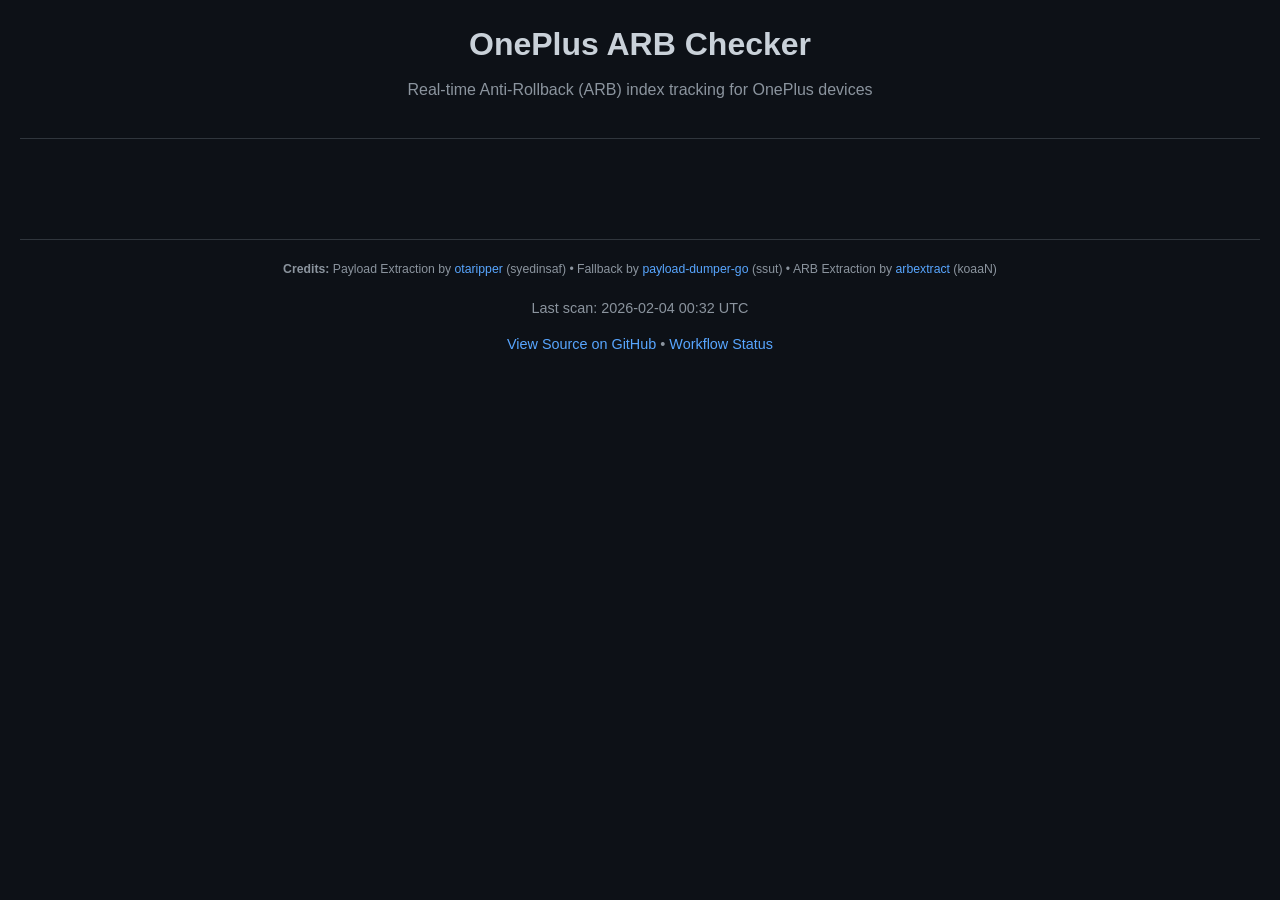
==== commit 12aa7420: "Fix: Restore missing history logic to generation scripts 🛠️🔄 - Re-implemented collapsible history se" ====
--- a/page/index.html
+++ b/page/index.html
@@ -200,2188 +200,6 @@
 
         <div class="grid">
             
-            <div class="card">
-                <div class="card-header">
-                    <h2>OnePlus 15</h2>
-                </div>
-                <div class="card-body">
-                    <table>
-                        <thead>
-                            <tr>
-                                <th scope="col" style="width: 15%;">Region</th>
-                                <th scope="col" style="width: 40%;">Version</th>
-                                <th scope="col" style="width: 10%;">ARB</th>
-                                <th scope="col" style="width: 15%;">Status</th>
-                                <th scope="col" style="width: 20%;">Last Checked</th>
-                            </tr>
-                        </thead>
-                        <tbody>
-                            
-                            <tr>
-                                <td>
-                                    <strong>Global</strong>
-                                    <span class="meta-info">CPH2747</span>
-                                </td>
-                                <td class="version-cell" title="CPH2747_16.0.3.501(EX01)">
-                                    CPH2747_16.0.3.501(EX01)
-                                    <span class="meta-info">Major: 3,&nbsp;Minor: 0</span>
-                                </td>
-                                <td><strong>0</strong></td>
-                                <td>
-                                    
-                                    <span class="badge badge-safe">Safe</span>
-                                    
-                                </td>
-                                <td>2026-02-03</td>
-                            </tr>
-                            
-                            <tr>
-                                <td>
-                                    <strong>Europe</strong>
-                                    <span class="meta-info">CPH2747</span>
-                                </td>
-                                <td class="version-cell" title="CPH2747_16.0.3.501(EX01)">
-                                    CPH2747_16.0.3.501(EX01)
-                                    <span class="meta-info">Major: 3,&nbsp;Minor: 0</span>
-                                </td>
-                                <td><strong>0</strong></td>
-                                <td>
-                                    
-                                    <span class="badge badge-safe">Safe</span>
-                                    
-                                </td>
-                                <td>2026-02-03</td>
-                            </tr>
-                            
-                            <tr>
-                                <td>
-                                    <strong>India</strong>
-                                    <span class="meta-info">CPH2745</span>
-                                </td>
-                                <td class="version-cell" title="CPH2745_16.0.3.503(EX01)">
-                                    CPH2745_16.0.3.503(EX01)
-                                    <span class="meta-info">Major: 3,&nbsp;Minor: 0</span>
-                                </td>
-                                <td><strong>0</strong></td>
-                                <td>
-                                    
-                                    <span class="badge badge-safe">Safe</span>
-                                    
-                                </td>
-                                <td>2026-02-03</td>
-                            </tr>
-                            
-                            <tr>
-                                <td>
-                                    <strong>China</strong>
-                                    <span class="meta-info">PLK110</span>
-                                </td>
-                                <td class="version-cell" title="PLK110_16.0.3.503(CN01)">
-                                    PLK110_16.0.3.503(CN01)
-                                    <span class="meta-info">Major: 3,&nbsp;Minor: 0</span>
-                                </td>
-                                <td><strong>0</strong></td>
-                                <td>
-                                    
-                                    <span class="badge badge-safe">Safe</span>
-                                    
-                                </td>
-                                <td>2026-02-03</td>
-                            </tr>
-                            
-                            
-                        </tbody>
-                    </table>
-                </div>
-            </div>
-            
-            <div class="card">
-                <div class="card-header">
-                    <h2>OnePlus 15R</h2>
-                </div>
-                <div class="card-body">
-                    <table>
-                        <thead>
-                            <tr>
-                                <th scope="col" style="width: 15%;">Region</th>
-                                <th scope="col" style="width: 40%;">Version</th>
-                                <th scope="col" style="width: 10%;">ARB</th>
-                                <th scope="col" style="width: 15%;">Status</th>
-                                <th scope="col" style="width: 20%;">Last Checked</th>
-                            </tr>
-                        </thead>
-                        <tbody>
-                            
-                            <tr>
-                                <td>
-                                    <strong>Global</strong>
-                                    <span class="meta-info">CPH2741</span>
-                                </td>
-                                <td class="version-cell" title="CPH2769_16.0.3.501(EX01)">
-                                    CPH2769_16.0.3.501(EX01)
-                                    <span class="meta-info">Major: 3,&nbsp;Minor: 0</span>
-                                </td>
-                                <td><strong>0</strong></td>
-                                <td>
-                                    
-                                    <span class="badge badge-safe">Safe</span>
-                                    
-                                </td>
-                                <td>2026-02-03</td>
-                            </tr>
-                            
-                            <tr>
-                                <td>
-                                    <strong>Europe</strong>
-                                    <span class="meta-info">CPH2741</span>
-                                </td>
-                                <td class="version-cell" title="CPH2769_16.0.2.401(EX01)">
-                                    CPH2769_16.0.2.401(EX01)
-                                    <span class="meta-info">Major: 3,&nbsp;Minor: 0</span>
-                                </td>
-                                <td><strong>0</strong></td>
-                                <td>
-                                    
-                                    <span class="badge badge-safe">Safe</span>
-                                    
-                                </td>
-                                <td>2026-02-03</td>
-                            </tr>
-                            
-                            <tr>
-                                <td>
-                                    <strong>India</strong>
-                                    <span class="meta-info">CPH2741</span>
-                                </td>
-                                <td class="version-cell" title="CPH2767_16.0.3.501(EX01)">
-                                    CPH2767_16.0.3.501(EX01)
-                                    <span class="meta-info">Major: 3,&nbsp;Minor: 0</span>
-                                </td>
-                                <td><strong>0</strong></td>
-                                <td>
-                                    
-                                    <span class="badge badge-safe">Safe</span>
-                                    
-                                </td>
-                                <td>2026-02-03</td>
-                            </tr>
-                            
-                            
-                        </tbody>
-                    </table>
-                </div>
-            </div>
-            
-            <div class="card">
-                <div class="card-header">
-                    <h2>OnePlus 13</h2>
-                </div>
-                <div class="card-body">
-                    <table>
-                        <thead>
-                            <tr>
-                                <th scope="col" style="width: 15%;">Region</th>
-                                <th scope="col" style="width: 40%;">Version</th>
-                                <th scope="col" style="width: 10%;">ARB</th>
-                                <th scope="col" style="width: 15%;">Status</th>
-                                <th scope="col" style="width: 20%;">Last Checked</th>
-                            </tr>
-                        </thead>
-                        <tbody>
-                            
-                            <tr>
-                                <td>
-                                    <strong>Global</strong>
-                                    <span class="meta-info">CPH2649</span>
-                                </td>
-                                <td class="version-cell" title="CPH2653_16.0.3.501(EX01)">
-                                    CPH2653_16.0.3.501(EX01)
-                                    <span class="meta-info">Major: 3,&nbsp;Minor: 0</span>
-                                </td>
-                                <td><strong>1</strong></td>
-                                <td>
-                                    
-                                    <span class="badge badge-danger">Protected</span>
-                                    
-                                </td>
-                                <td>2026-02-03</td>
-                            </tr>
-                            
-                            <tr>
-                                <td>
-                                    <strong>Europe</strong>
-                                    <span class="meta-info">CPH2649</span>
-                                </td>
-                                <td class="version-cell" title="CPH2653_16.0.3.501(EX01)">
-                                    CPH2653_16.0.3.501(EX01)
-                                    <span class="meta-info">Major: 3,&nbsp;Minor: 0</span>
-                                </td>
-                                <td><strong>1</strong></td>
-                                <td>
-                                    
-                                    <span class="badge badge-danger">Protected</span>
-                                    
-                                </td>
-                                <td>2026-02-03</td>
-                            </tr>
-                            
-                            <tr>
-                                <td>
-                                    <strong>India</strong>
-                                    <span class="meta-info">CPH2649</span>
-                                </td>
-                                <td class="version-cell" title="CPH2649_16.0.3.501(EX01)">
-                                    CPH2649_16.0.3.501(EX01)
-                                    <span class="meta-info">Major: 3,&nbsp;Minor: 0</span>
-                                </td>
-                                <td><strong>1</strong></td>
-                                <td>
-                                    
-                                    <span class="badge badge-danger">Protected</span>
-                                    
-                                </td>
-                                <td>2026-02-03</td>
-                            </tr>
-                            
-                            <tr>
-                                <td>
-                                    <strong>North America</strong>
-                                    <span class="meta-info">CPH2655</span>
-                                </td>
-                                <td class="version-cell" title="CPH2655_15.0.0.832(EX01)">
-                                    CPH2655_15.0.0.832(EX01)
-                                    <span class="meta-info">Major: 3,&nbsp;Minor: 0</span>
-                                </td>
-                                <td><strong>0</strong></td>
-                                <td>
-                                    
-                                    <span class="badge badge-safe">Safe</span>
-                                    
-                                </td>
-                                <td>2026-02-03</td>
-                            </tr>
-                            
-                            <tr>
-                                <td>
-                                    <strong>China</strong>
-                                    <span class="meta-info">PJZ110</span>
-                                </td>
-                                <td class="version-cell" title="PJZ110_16.0.3.501(CN01)">
-                                    PJZ110_16.0.3.501(CN01)
-                                    <span class="meta-info">Major: 3,&nbsp;Minor: 0</span>
-                                </td>
-                                <td><strong>1</strong></td>
-                                <td>
-                                    
-                                    <span class="badge badge-danger">Protected</span>
-                                    
-                                </td>
-                                <td>2026-02-03</td>
-                            </tr>
-                            
-                            
-                        </tbody>
-                    </table>
-                </div>
-            </div>
-            
-            <div class="card">
-                <div class="card-header">
-                    <h2>OnePlus Open</h2>
-                </div>
-                <div class="card-body">
-                    <table>
-                        <thead>
-                            <tr>
-                                <th scope="col" style="width: 15%;">Region</th>
-                                <th scope="col" style="width: 40%;">Version</th>
-                                <th scope="col" style="width: 10%;">ARB</th>
-                                <th scope="col" style="width: 15%;">Status</th>
-                                <th scope="col" style="width: 20%;">Last Checked</th>
-                            </tr>
-                        </thead>
-                        <tbody>
-                            
-                            <tr>
-                                <td>
-                                    <strong>Europe</strong>
-                                    <span class="meta-info">CPH2551</span>
-                                </td>
-                                <td class="version-cell" title="CPH2551_16.0.2.400(EX01)">
-                                    CPH2551_16.0.2.400(EX01)
-                                    <span class="meta-info">Major: 2,&nbsp;Minor: 0</span>
-                                </td>
-                                <td><strong>0</strong></td>
-                                <td>
-                                    
-                                    <span class="badge badge-safe">Safe</span>
-                                    
-                                </td>
-                                <td>2026-02-03</td>
-                            </tr>
-                            
-                            <tr>
-                                <td>
-                                    <strong>India</strong>
-                                    <span class="meta-info">CPH2551</span>
-                                </td>
-                                <td class="version-cell" title="CPH2551_16.0.2.400(EX01)">
-                                    CPH2551_16.0.2.400(EX01)
-                                    <span class="meta-info">Major: 2,&nbsp;Minor: 0</span>
-                                </td>
-                                <td><strong>0</strong></td>
-                                <td>
-                                    
-                                    <span class="badge badge-safe">Safe</span>
-                                    
-                                </td>
-                                <td>2026-02-03</td>
-                            </tr>
-                            
-                            <tr>
-                                <td>
-                                    <strong>North America</strong>
-                                    <span class="meta-info">CPH2551</span>
-                                </td>
-                                <td class="version-cell" title="CPH2551_15.0.0.822(EX01)">
-                                    CPH2551_15.0.0.822(EX01)
-                                    <span class="meta-info">Major: 2,&nbsp;Minor: 0</span>
-                                </td>
-                                <td><strong>0</strong></td>
-                                <td>
-                                    
-                                    <span class="badge badge-safe">Safe</span>
-                                    
-                                </td>
-                                <td>2026-02-03</td>
-                            </tr>
-                            
-                            
-                        </tbody>
-                    </table>
-                </div>
-            </div>
-            
-            <div class="card">
-                <div class="card-header">
-                    <h2>OnePlus 12</h2>
-                </div>
-                <div class="card-body">
-                    <table>
-                        <thead>
-                            <tr>
-                                <th scope="col" style="width: 15%;">Region</th>
-                                <th scope="col" style="width: 40%;">Version</th>
-                                <th scope="col" style="width: 10%;">ARB</th>
-                                <th scope="col" style="width: 15%;">Status</th>
-                                <th scope="col" style="width: 20%;">Last Checked</th>
-                            </tr>
-                        </thead>
-                        <tbody>
-                            
-                            <tr>
-                                <td>
-                                    <strong>Global</strong>
-                                    <span class="meta-info">CPH2573</span>
-                                </td>
-                                <td class="version-cell" title="CPH2581_16.0.3.500(EX01)">
-                                    CPH2581_16.0.3.500(EX01)
-                                    <span class="meta-info">Major: 3,&nbsp;Minor: 0</span>
-                                </td>
-                                <td><strong>1</strong></td>
-                                <td>
-                                    
-                                    <span class="badge badge-danger">Protected</span>
-                                    
-                                </td>
-                                <td>2026-02-03</td>
-                            </tr>
-                            
-                            <tr>
-                                <td>
-                                    <strong>Europe</strong>
-                                    <span class="meta-info">CPH2573</span>
-                                </td>
-                                <td class="version-cell" title="CPH2581_16.0.3.500(EX01)">
-                                    CPH2581_16.0.3.500(EX01)
-                                    <span class="meta-info">Major: 3,&nbsp;Minor: 0</span>
-                                </td>
-                                <td><strong>1</strong></td>
-                                <td>
-                                    
-                                    <span class="badge badge-danger">Protected</span>
-                                    
-                                </td>
-                                <td>2026-02-03</td>
-                            </tr>
-                            
-                            <tr>
-                                <td>
-                                    <strong>India</strong>
-                                    <span class="meta-info">CPH2573</span>
-                                </td>
-                                <td class="version-cell" title="CPH2573_16.0.3.500(EX01)">
-                                    CPH2573_16.0.3.500(EX01)
-                                    <span class="meta-info">Major: 3,&nbsp;Minor: 0</span>
-                                </td>
-                                <td><strong>1</strong></td>
-                                <td>
-                                    
-                                    <span class="badge badge-danger">Protected</span>
-                                    
-                                </td>
-                                <td>2026-02-03</td>
-                            </tr>
-                            
-                            <tr>
-                                <td>
-                                    <strong>North America</strong>
-                                    <span class="meta-info">CPH2583</span>
-                                </td>
-                                <td class="version-cell" title="CPH2583_11_C.61">
-                                    CPH2583_11_C.61
-                                    <span class="meta-info">Major: 3,&nbsp;Minor: 0</span>
-                                </td>
-                                <td><strong>0</strong></td>
-                                <td>
-                                    
-                                    <span class="badge badge-safe">Safe</span>
-                                    
-                                </td>
-                                <td>2026-02-03</td>
-                            </tr>
-                            
-                            <tr>
-                                <td>
-                                    <strong>China</strong>
-                                    <span class="meta-info">PJD110</span>
-                                </td>
-                                <td class="version-cell" title="PJD110_16.0.3.500(CN01)">
-                                    PJD110_16.0.3.500(CN01)
-                                    <span class="meta-info">Major: 3,&nbsp;Minor: 0</span>
-                                </td>
-                                <td><strong>1</strong></td>
-                                <td>
-                                    
-                                    <span class="badge badge-danger">Protected</span>
-                                    
-                                </td>
-                                <td>2026-02-03</td>
-                            </tr>
-                            
-                            
-                        </tbody>
-                    </table>
-                </div>
-            </div>
-            
-            <div class="card">
-                <div class="card-header">
-                    <h2>OnePlus 12R</h2>
-                </div>
-                <div class="card-body">
-                    <table>
-                        <thead>
-                            <tr>
-                                <th scope="col" style="width: 15%;">Region</th>
-                                <th scope="col" style="width: 40%;">Version</th>
-                                <th scope="col" style="width: 10%;">ARB</th>
-                                <th scope="col" style="width: 15%;">Status</th>
-                                <th scope="col" style="width: 20%;">Last Checked</th>
-                            </tr>
-                        </thead>
-                        <tbody>
-                            
-                            <tr>
-                                <td>
-                                    <strong>Global</strong>
-                                    <span class="meta-info">CPH2585</span>
-                                </td>
-                                <td class="version-cell" title="CPH2609_16.0.1.300(EX01)">
-                                    CPH2609_16.0.1.300(EX01)
-                                    <span class="meta-info">Major: 2,&nbsp;Minor: 0</span>
-                                </td>
-                                <td><strong>0</strong></td>
-                                <td>
-                                    
-                                    <span class="badge badge-safe">Safe</span>
-                                    
-                                </td>
-                                <td>2026-02-03</td>
-                            </tr>
-                            
-                            <tr>
-                                <td>
-                                    <strong>Europe</strong>
-                                    <span class="meta-info">CPH2609</span>
-                                </td>
-                                <td class="version-cell" title="CPH2609_16.0.2.401(EX01)">
-                                    CPH2609_16.0.2.401(EX01)
-                                    <span class="meta-info">Major: 2,&nbsp;Minor: 0</span>
-                                </td>
-                                <td><strong>0</strong></td>
-                                <td>
-                                    
-                                    <span class="badge badge-safe">Safe</span>
-                                    
-                                </td>
-                                <td>2026-02-03</td>
-                            </tr>
-                            
-                            <tr>
-                                <td>
-                                    <strong>India</strong>
-                                    <span class="meta-info">CPH2585</span>
-                                </td>
-                                <td class="version-cell" title="CPH2585_16.0.3.500(EX01)">
-                                    CPH2585_16.0.3.500(EX01)
-                                    <span class="meta-info">Major: 2,&nbsp;Minor: 0</span>
-                                </td>
-                                <td><strong>0</strong></td>
-                                <td>
-                                    
-                                    <span class="badge badge-safe">Safe</span>
-                                    
-                                </td>
-                                <td>2026-02-03</td>
-                            </tr>
-                            
-                            <tr>
-                                <td>
-                                    <strong>North America</strong>
-                                    <span class="meta-info">CPH2611</span>
-                                </td>
-                                <td class="version-cell" title="CPH2611_11_A.65">
-                                    CPH2611_11_A.65
-                                    <span class="meta-info">Major: 2,&nbsp;Minor: 0</span>
-                                </td>
-                                <td><strong>0</strong></td>
-                                <td>
-                                    
-                                    <span class="badge badge-safe">Safe</span>
-                                    
-                                </td>
-                                <td>2026-02-03</td>
-                            </tr>
-                            
-                            
-                        </tbody>
-                    </table>
-                </div>
-            </div>
-            
-            <div class="card">
-                <div class="card-header">
-                    <h2>OnePlus 11</h2>
-                </div>
-                <div class="card-body">
-                    <table>
-                        <thead>
-                            <tr>
-                                <th scope="col" style="width: 15%;">Region</th>
-                                <th scope="col" style="width: 40%;">Version</th>
-                                <th scope="col" style="width: 10%;">ARB</th>
-                                <th scope="col" style="width: 15%;">Status</th>
-                                <th scope="col" style="width: 20%;">Last Checked</th>
-                            </tr>
-                        </thead>
-                        <tbody>
-                            
-                            <tr>
-                                <td>
-                                    <strong>Global</strong>
-                                    <span class="meta-info">CPH2449</span>
-                                </td>
-                                <td class="version-cell" title="CPH2449_16.0.2.400(EX01)">
-                                    CPH2449_16.0.2.400(EX01)
-                                    <span class="meta-info">Major: 2,&nbsp;Minor: 0</span>
-                                </td>
-                                <td><strong>0</strong></td>
-                                <td>
-                                    
-                                    <span class="badge badge-safe">Safe</span>
-                                    
-                                </td>
-                                <td>2026-02-03</td>
-                            </tr>
-                            
-                            <tr>
-                                <td>
-                                    <strong>Europe</strong>
-                                    <span class="meta-info">CPH2449</span>
-                                </td>
-                                <td class="version-cell" title="CPH2449_16.0.2.401(EX01)">
-                                    CPH2449_16.0.2.401(EX01)
-                                    <span class="meta-info">Major: 2,&nbsp;Minor: 0</span>
-                                </td>
-                                <td><strong>0</strong></td>
-                                <td>
-                                    
-                                    <span class="badge badge-safe">Safe</span>
-                                    
-                                </td>
-                                <td>2026-02-03</td>
-                            </tr>
-                            
-                            <tr>
-                                <td>
-                                    <strong>India</strong>
-                                    <span class="meta-info">CPH2447</span>
-                                </td>
-                                <td class="version-cell" title="CPH2447_16.0.2.400(EX01)">
-                                    CPH2447_16.0.2.400(EX01)
-                                    <span class="meta-info">Major: 2,&nbsp;Minor: 0</span>
-                                </td>
-                                <td><strong>0</strong></td>
-                                <td>
-                                    
-                                    <span class="badge badge-safe">Safe</span>
-                                    
-                                </td>
-                                <td>2026-02-03</td>
-                            </tr>
-                            
-                            <tr>
-                                <td>
-                                    <strong>North America</strong>
-                                    <span class="meta-info">CPH2451</span>
-                                </td>
-                                <td class="version-cell" title="CPH2451_15.0.0.800(EX01)">
-                                    CPH2451_15.0.0.800(EX01)
-                                    <span class="meta-info">Major: 2,&nbsp;Minor: 0</span>
-                                </td>
-                                <td><strong>0</strong></td>
-                                <td>
-                                    
-                                    <span class="badge badge-safe">Safe</span>
-                                    
-                                </td>
-                                <td>2026-02-03</td>
-                            </tr>
-                            
-                            
-                        </tbody>
-                    </table>
-                </div>
-            </div>
-            
-            <div class="card">
-                <div class="card-header">
-                    <h2>OnePlus 11R</h2>
-                </div>
-                <div class="card-body">
-                    <table>
-                        <thead>
-                            <tr>
-                                <th scope="col" style="width: 15%;">Region</th>
-                                <th scope="col" style="width: 40%;">Version</th>
-                                <th scope="col" style="width: 10%;">ARB</th>
-                                <th scope="col" style="width: 15%;">Status</th>
-                                <th scope="col" style="width: 20%;">Last Checked</th>
-                            </tr>
-                        </thead>
-                        <tbody>
-                            
-                            <tr>
-                                <td>
-                                    <strong>India</strong>
-                                    <span class="meta-info">CPH2487</span>
-                                </td>
-                                <td class="version-cell" title="CPH2487_16.0.2.400(EX01)">
-                                    CPH2487_16.0.2.400(EX01)
-                                    <span class="meta-info">Major: 2,&nbsp;Minor: 0</span>
-                                </td>
-                                <td><strong>0</strong></td>
-                                <td>
-                                    
-                                    <span class="badge badge-safe">Safe</span>
-                                    
-                                </td>
-                                <td>2026-02-03</td>
-                            </tr>
-                            
-                            
-                        </tbody>
-                    </table>
-                </div>
-            </div>
-            
-            <div class="card">
-                <div class="card-header">
-                    <h2>OnePlus 10 Pro</h2>
-                </div>
-                <div class="card-body">
-                    <table>
-                        <thead>
-                            <tr>
-                                <th scope="col" style="width: 15%;">Region</th>
-                                <th scope="col" style="width: 40%;">Version</th>
-                                <th scope="col" style="width: 10%;">ARB</th>
-                                <th scope="col" style="width: 15%;">Status</th>
-                                <th scope="col" style="width: 20%;">Last Checked</th>
-                            </tr>
-                        </thead>
-                        <tbody>
-                            
-                            <tr>
-                                <td>
-                                    <strong>Global</strong>
-                                    <span class="meta-info">NE2215</span>
-                                </td>
-                                <td class="version-cell" title="NE2213_15.0.0.1302(EX01)">
-                                    NE2213_15.0.0.1302(EX01)
-                                    <span class="meta-info">Major: 2,&nbsp;Minor: 0</span>
-                                </td>
-                                <td><strong>0</strong></td>
-                                <td>
-                                    
-                                    <span class="badge badge-safe">Safe</span>
-                                    
-                                </td>
-                                <td>2026-02-03</td>
-                            </tr>
-                            
-                            <tr>
-                                <td>
-                                    <strong>Europe</strong>
-                                    <span class="meta-info">NE2213</span>
-                                </td>
-                                <td class="version-cell" title="NE2213_15.0.0.1302(EX01)">
-                                    NE2213_15.0.0.1302(EX01)
-                                    <span class="meta-info">Major: 2,&nbsp;Minor: 0</span>
-                                </td>
-                                <td><strong>0</strong></td>
-                                <td>
-                                    
-                                    <span class="badge badge-safe">Safe</span>
-                                    
-                                </td>
-                                <td>2026-02-03</td>
-                            </tr>
-                            
-                            <tr>
-                                <td>
-                                    <strong>India</strong>
-                                    <span class="meta-info">NE2211</span>
-                                </td>
-                                <td class="version-cell" title="NE2211_16.0.3.500(EX01)">
-                                    NE2211_16.0.3.500(EX01)
-                                    <span class="meta-info">Major: 2,&nbsp;Minor: 0</span>
-                                </td>
-                                <td><strong>0</strong></td>
-                                <td>
-                                    
-                                    <span class="badge badge-safe">Safe</span>
-                                    
-                                </td>
-                                <td>2026-02-03</td>
-                            </tr>
-                            
-                            <tr>
-                                <td>
-                                    <strong>North America</strong>
-                                    <span class="meta-info">NE2215</span>
-                                </td>
-                                <td class="version-cell" title="NE2215_15.0.0.401(EX01)">
-                                    NE2215_15.0.0.401(EX01)
-                                    <span class="meta-info">Major: 2,&nbsp;Minor: 0</span>
-                                </td>
-                                <td><strong>0</strong></td>
-                                <td>
-                                    
-                                    <span class="badge badge-safe">Safe</span>
-                                    
-                                </td>
-                                <td>2026-02-03</td>
-                            </tr>
-                            
-                            <tr>
-                                <td>
-                                    <strong>China</strong>
-                                    <span class="meta-info">NE2210</span>
-                                </td>
-                                <td class="version-cell" title="NE2210_15.0.0.1301(CN01)">
-                                    NE2210_15.0.0.1301(CN01)
-                                    <span class="meta-info">Major: 2,&nbsp;Minor: 0</span>
-                                </td>
-                                <td><strong>0</strong></td>
-                                <td>
-                                    
-                                    <span class="badge badge-safe">Safe</span>
-                                    
-                                </td>
-                                <td>2026-02-03</td>
-                            </tr>
-                            
-                            
-                        </tbody>
-                    </table>
-                </div>
-            </div>
-            
-            <div class="card">
-                <div class="card-header">
-                    <h2>OnePlus 10T</h2>
-                </div>
-                <div class="card-body">
-                    <table>
-                        <thead>
-                            <tr>
-                                <th scope="col" style="width: 15%;">Region</th>
-                                <th scope="col" style="width: 40%;">Version</th>
-                                <th scope="col" style="width: 10%;">ARB</th>
-                                <th scope="col" style="width: 15%;">Status</th>
-                                <th scope="col" style="width: 20%;">Last Checked</th>
-                            </tr>
-                        </thead>
-                        <tbody>
-                            
-                            <tr>
-                                <td>
-                                    <strong>Global</strong>
-                                    <span class="meta-info">CPH2417</span>
-                                </td>
-                                <td class="version-cell" title="CPH2415_15.0.0.1601(EX01)">
-                                    CPH2415_15.0.0.1601(EX01)
-                                    <span class="meta-info">Major: 2,&nbsp;Minor: 0</span>
-                                </td>
-                                <td><strong>0</strong></td>
-                                <td>
-                                    
-                                    <span class="badge badge-safe">Safe</span>
-                                    
-                                </td>
-                                <td>2026-02-03</td>
-                            </tr>
-                            
-                            <tr>
-                                <td>
-                                    <strong>Europe</strong>
-                                    <span class="meta-info">CPH2415</span>
-                                </td>
-                                <td class="version-cell" title="CPH2415_15.0.0.1601(EX01)">
-                                    CPH2415_15.0.0.1601(EX01)
-                                    <span class="meta-info">Major: 2,&nbsp;Minor: 0</span>
-                                </td>
-                                <td><strong>0</strong></td>
-                                <td>
-                                    
-                                    <span class="badge badge-safe">Safe</span>
-                                    
-                                </td>
-                                <td>2026-02-03</td>
-                            </tr>
-                            
-                            <tr>
-                                <td>
-                                    <strong>India</strong>
-                                    <span class="meta-info">CPH2413</span>
-                                </td>
-                                <td class="version-cell" title="CPH2413_15.0.0.1601(EX01)">
-                                    CPH2413_15.0.0.1601(EX01)
-                                    <span class="meta-info">Major: 2,&nbsp;Minor: 0</span>
-                                </td>
-                                <td><strong>0</strong></td>
-                                <td>
-                                    
-                                    <span class="badge badge-safe">Safe</span>
-                                    
-                                </td>
-                                <td>2026-02-03</td>
-                            </tr>
-                            
-                            <tr>
-                                <td>
-                                    <strong>North America</strong>
-                                    <span class="meta-info">CPH2417</span>
-                                </td>
-                                <td class="version-cell" title="CPH2417_11_C.46">
-                                    CPH2417_11_C.46
-                                    <span class="meta-info">Major: 2,&nbsp;Minor: 0</span>
-                                </td>
-                                <td><strong>0</strong></td>
-                                <td>
-                                    
-                                    <span class="badge badge-safe">Safe</span>
-                                    
-                                </td>
-                                <td>2026-02-03</td>
-                            </tr>
-                            
-                            
-                        </tbody>
-                    </table>
-                </div>
-            </div>
-            
-            <div class="card">
-                <div class="card-header">
-                    <h2>OnePlus 9 Pro</h2>
-                </div>
-                <div class="card-body">
-                    <table>
-                        <thead>
-                            <tr>
-                                <th scope="col" style="width: 15%;">Region</th>
-                                <th scope="col" style="width: 40%;">Version</th>
-                                <th scope="col" style="width: 10%;">ARB</th>
-                                <th scope="col" style="width: 15%;">Status</th>
-                                <th scope="col" style="width: 20%;">Last Checked</th>
-                            </tr>
-                        </thead>
-                        <tbody>
-                            
-                            <tr>
-                                <td>
-                                    <strong>Europe</strong>
-                                    <span class="meta-info">LE2123</span>
-                                </td>
-                                <td class="version-cell" title="LE2123_14.0.0.1902(EX01)">
-                                    LE2123_14.0.0.1902(EX01)
-                                    <span class="meta-info">Major: 0,&nbsp;Minor: 120</span>
-                                </td>
-                                <td><strong>0</strong></td>
-                                <td>
-                                    
-                                    <span class="badge badge-safe">Safe</span>
-                                    
-                                </td>
-                                <td>2026-02-03</td>
-                            </tr>
-                            
-                            <tr>
-                                <td>
-                                    <strong>India</strong>
-                                    <span class="meta-info">LE2121</span>
-                                </td>
-                                <td class="version-cell" title="LE2121_14.0.0.1902(EX01)">
-                                    LE2121_14.0.0.1902(EX01)
-                                    <span class="meta-info">Major: 0,&nbsp;Minor: 120</span>
-                                </td>
-                                <td><strong>0</strong></td>
-                                <td>
-                                    
-                                    <span class="badge badge-safe">Safe</span>
-                                    
-                                </td>
-                                <td>2026-02-03</td>
-                            </tr>
-                            
-                            <tr>
-                                <td>
-                                    <strong>North America</strong>
-                                    <span class="meta-info">LE2125</span>
-                                </td>
-                                <td class="version-cell" title="LE2125_11_F.30">
-                                    LE2125_11_F.30
-                                    <span class="meta-info">Major: 0,&nbsp;Minor: 120</span>
-                                </td>
-                                <td><strong>0</strong></td>
-                                <td>
-                                    
-                                    <span class="badge badge-safe">Safe</span>
-                                    
-                                </td>
-                                <td>2026-02-03</td>
-                            </tr>
-                            
-                            
-                        </tbody>
-                    </table>
-                </div>
-            </div>
-            
-            <div class="card">
-                <div class="card-header">
-                    <h2>OnePlus 9</h2>
-                </div>
-                <div class="card-body">
-                    <table>
-                        <thead>
-                            <tr>
-                                <th scope="col" style="width: 15%;">Region</th>
-                                <th scope="col" style="width: 40%;">Version</th>
-                                <th scope="col" style="width: 10%;">ARB</th>
-                                <th scope="col" style="width: 15%;">Status</th>
-                                <th scope="col" style="width: 20%;">Last Checked</th>
-                            </tr>
-                        </thead>
-                        <tbody>
-                            
-                            <tr>
-                                <td>
-                                    <strong>Europe</strong>
-                                    <span class="meta-info">LE2113</span>
-                                </td>
-                                <td class="version-cell" title="LE2113_14.0.0.1902(EX01)">
-                                    LE2113_14.0.0.1902(EX01)
-                                    <span class="meta-info">Major: 0,&nbsp;Minor: 120</span>
-                                </td>
-                                <td><strong>0</strong></td>
-                                <td>
-                                    
-                                    <span class="badge badge-safe">Safe</span>
-                                    
-                                </td>
-                                <td>2026-02-03</td>
-                            </tr>
-                            
-                            <tr>
-                                <td>
-                                    <strong>India</strong>
-                                    <span class="meta-info">LE2111</span>
-                                </td>
-                                <td class="version-cell" title="LE2111_14.0.0.1902(EX01)">
-                                    LE2111_14.0.0.1902(EX01)
-                                    <span class="meta-info">Major: 0,&nbsp;Minor: 120</span>
-                                </td>
-                                <td><strong>0</strong></td>
-                                <td>
-                                    
-                                    <span class="badge badge-safe">Safe</span>
-                                    
-                                </td>
-                                <td>2026-02-03</td>
-                            </tr>
-                            
-                            <tr>
-                                <td>
-                                    <strong>North America</strong>
-                                    <span class="meta-info">LE2115</span>
-                                </td>
-                                <td class="version-cell" title="LE2115_11_F.30">
-                                    LE2115_11_F.30
-                                    <span class="meta-info">Major: 0,&nbsp;Minor: 120</span>
-                                </td>
-                                <td><strong>0</strong></td>
-                                <td>
-                                    
-                                    <span class="badge badge-safe">Safe</span>
-                                    
-                                </td>
-                                <td>2026-02-03</td>
-                            </tr>
-                            
-                            
-                        </tbody>
-                    </table>
-                </div>
-            </div>
-            
-            <div class="card">
-                <div class="card-header">
-                    <h2>OnePlus 9RT</h2>
-                </div>
-                <div class="card-body">
-                    <table>
-                        <thead>
-                            <tr>
-                                <th scope="col" style="width: 15%;">Region</th>
-                                <th scope="col" style="width: 40%;">Version</th>
-                                <th scope="col" style="width: 10%;">ARB</th>
-                                <th scope="col" style="width: 15%;">Status</th>
-                                <th scope="col" style="width: 20%;">Last Checked</th>
-                            </tr>
-                        </thead>
-                        <tbody>
-                            
-                            <tr>
-                                <td>
-                                    <strong>India</strong>
-                                    <span class="meta-info">MT2111</span>
-                                </td>
-                                <td class="version-cell" title="MT2111_14.0.0.2702(EX01)">
-                                    MT2111_14.0.0.2702(EX01)
-                                    <span class="meta-info">Major: 0,&nbsp;Minor: 120</span>
-                                </td>
-                                <td><strong>0</strong></td>
-                                <td>
-                                    
-                                    <span class="badge badge-safe">Safe</span>
-                                    
-                                </td>
-                                <td>2026-02-03</td>
-                            </tr>
-                            
-                            
-                        </tbody>
-                    </table>
-                </div>
-            </div>
-            
-            <div class="card">
-                <div class="card-header">
-                    <h2>OnePlus Nord 5</h2>
-                </div>
-                <div class="card-body">
-                    <table>
-                        <thead>
-                            <tr>
-                                <th scope="col" style="width: 15%;">Region</th>
-                                <th scope="col" style="width: 40%;">Version</th>
-                                <th scope="col" style="width: 10%;">ARB</th>
-                                <th scope="col" style="width: 15%;">Status</th>
-                                <th scope="col" style="width: 20%;">Last Checked</th>
-                            </tr>
-                        </thead>
-                        <tbody>
-                            
-                            <tr>
-                                <td>
-                                    <strong>Global</strong>
-                                    <span class="meta-info">CPH2709</span>
-                                </td>
-                                <td class="version-cell" title="CPH2709_16.0.1.300(EX01)">
-                                    CPH2709_16.0.1.300(EX01)
-                                    <span class="meta-info">Major: 3,&nbsp;Minor: 0</span>
-                                </td>
-                                <td><strong>0</strong></td>
-                                <td>
-                                    
-                                    <span class="badge badge-safe">Safe</span>
-                                    
-                                </td>
-                                <td>2026-02-03</td>
-                            </tr>
-                            
-                            <tr>
-                                <td>
-                                    <strong>Europe</strong>
-                                    <span class="meta-info">CPH2709</span>
-                                </td>
-                                <td class="version-cell" title="CPH2709_16.0.2.400(EX01)">
-                                    CPH2709_16.0.2.400(EX01)
-                                    <span class="meta-info">Major: 3,&nbsp;Minor: 0</span>
-                                </td>
-                                <td><strong>0</strong></td>
-                                <td>
-                                    
-                                    <span class="badge badge-safe">Safe</span>
-                                    
-                                </td>
-                                <td>2026-02-03</td>
-                            </tr>
-                            
-                            <tr>
-                                <td>
-                                    <strong>India</strong>
-                                    <span class="meta-info">CPH2709</span>
-                                </td>
-                                <td class="version-cell" title="CPH2707_16.0.2.400(EX01)">
-                                    CPH2707_16.0.2.400(EX01)
-                                    <span class="meta-info">Major: 3,&nbsp;Minor: 0</span>
-                                </td>
-                                <td><strong>0</strong></td>
-                                <td>
-                                    
-                                    <span class="badge badge-safe">Safe</span>
-                                    
-                                </td>
-                                <td>2026-02-03</td>
-                            </tr>
-                            
-                            
-                        </tbody>
-                    </table>
-                </div>
-            </div>
-            
-            <div class="card">
-                <div class="card-header">
-                    <h2>OnePlus Nord 4</h2>
-                </div>
-                <div class="card-body">
-                    <table>
-                        <thead>
-                            <tr>
-                                <th scope="col" style="width: 15%;">Region</th>
-                                <th scope="col" style="width: 40%;">Version</th>
-                                <th scope="col" style="width: 10%;">ARB</th>
-                                <th scope="col" style="width: 15%;">Status</th>
-                                <th scope="col" style="width: 20%;">Last Checked</th>
-                            </tr>
-                        </thead>
-                        <tbody>
-                            
-                            <tr>
-                                <td>
-                                    <strong>Global</strong>
-                                    <span class="meta-info">CPH2661</span>
-                                </td>
-                                <td class="version-cell" title="CPH2663_16.0.2.401(EX01)">
-                                    CPH2663_16.0.2.401(EX01)
-                                    <span class="meta-info">Major: 3,&nbsp;Minor: 0</span>
-                                </td>
-                                <td><strong>0</strong></td>
-                                <td>
-                                    
-                                    <span class="badge badge-safe">Safe</span>
-                                    
-                                </td>
-                                <td>2026-02-03</td>
-                            </tr>
-                            
-                            <tr>
-                                <td>
-                                    <strong>Europe</strong>
-                                    <span class="meta-info">CPH2661</span>
-                                </td>
-                                <td class="version-cell" title="CPH2663_16.0.2.401(EX01)">
-                                    CPH2663_16.0.2.401(EX01)
-                                    <span class="meta-info">Major: 3,&nbsp;Minor: 0</span>
-                                </td>
-                                <td><strong>0</strong></td>
-                                <td>
-                                    
-                                    <span class="badge badge-safe">Safe</span>
-                                    
-                                </td>
-                                <td>2026-02-03</td>
-                            </tr>
-                            
-                            <tr>
-                                <td>
-                                    <strong>India</strong>
-                                    <span class="meta-info">CPH2663</span>
-                                </td>
-                                <td class="version-cell" title="CPH2661_16.0.2.401(EX01)">
-                                    CPH2661_16.0.2.401(EX01)
-                                    <span class="meta-info">Major: 3,&nbsp;Minor: 0</span>
-                                </td>
-                                <td><strong>0</strong></td>
-                                <td>
-                                    
-                                    <span class="badge badge-safe">Safe</span>
-                                    
-                                </td>
-                                <td>2026-02-03</td>
-                            </tr>
-                            
-                            
-                        </tbody>
-                    </table>
-                </div>
-            </div>
-            
-            <div class="card">
-                <div class="card-header">
-                    <h2>OnePlus Ace 6T</h2>
-                </div>
-                <div class="card-body">
-                    <table>
-                        <thead>
-                            <tr>
-                                <th scope="col" style="width: 15%;">Region</th>
-                                <th scope="col" style="width: 40%;">Version</th>
-                                <th scope="col" style="width: 10%;">ARB</th>
-                                <th scope="col" style="width: 15%;">Status</th>
-                                <th scope="col" style="width: 20%;">Last Checked</th>
-                            </tr>
-                        </thead>
-                        <tbody>
-                            
-                            <tr>
-                                <td>
-                                    <strong>China</strong>
-                                    <span class="meta-info">PLR110</span>
-                                </td>
-                                <td class="version-cell" title="PLR110_16.0.3.503(CN01)">
-                                    PLR110_16.0.3.503(CN01)
-                                    <span class="meta-info">Major: 3,&nbsp;Minor: 0</span>
-                                </td>
-                                <td><strong>0</strong></td>
-                                <td>
-                                    
-                                    <span class="badge badge-safe">Safe</span>
-                                    
-                                </td>
-                                <td>2026-02-03</td>
-                            </tr>
-                            
-                            
-                        </tbody>
-                    </table>
-                </div>
-            </div>
-            
-            <div class="card">
-                <div class="card-header">
-                    <h2>OnePlus Ace 5 Pro</h2>
-                </div>
-                <div class="card-body">
-                    <table>
-                        <thead>
-                            <tr>
-                                <th scope="col" style="width: 15%;">Region</th>
-                                <th scope="col" style="width: 40%;">Version</th>
-                                <th scope="col" style="width: 10%;">ARB</th>
-                                <th scope="col" style="width: 15%;">Status</th>
-                                <th scope="col" style="width: 20%;">Last Checked</th>
-                            </tr>
-                        </thead>
-                        <tbody>
-                            
-                            <tr>
-                                <td>
-                                    <strong>China</strong>
-                                    <span class="meta-info">PKR110</span>
-                                </td>
-                                <td class="version-cell" title="PKR110_16.0.3.500(CN01)">
-                                    PKR110_16.0.3.500(CN01)
-                                    <span class="meta-info">Major: 3,&nbsp;Minor: 0</span>
-                                </td>
-                                <td><strong>0</strong></td>
-                                <td>
-                                    
-                                    <span class="badge badge-safe">Safe</span>
-                                    
-                                </td>
-                                <td>2026-02-03</td>
-                            </tr>
-                            
-                            
-                        </tbody>
-                    </table>
-                </div>
-            </div>
-            
-            <div class="card">
-                <div class="card-header">
-                    <h2>OnePlus Ace 5</h2>
-                </div>
-                <div class="card-body">
-                    <table>
-                        <thead>
-                            <tr>
-                                <th scope="col" style="width: 15%;">Region</th>
-                                <th scope="col" style="width: 40%;">Version</th>
-                                <th scope="col" style="width: 10%;">ARB</th>
-                                <th scope="col" style="width: 15%;">Status</th>
-                                <th scope="col" style="width: 20%;">Last Checked</th>
-                            </tr>
-                        </thead>
-                        <tbody>
-                            
-                            <tr>
-                                <td>
-                                    <strong>China</strong>
-                                    <span class="meta-info">PKG110</span>
-                                </td>
-                                <td class="version-cell" title="PKG110_16.0.3.500(CN01)">
-                                    PKG110_16.0.3.500(CN01)
-                                    <span class="meta-info">Major: 3,&nbsp;Minor: 0</span>
-                                </td>
-                                <td><strong>1</strong></td>
-                                <td>
-                                    
-                                    <span class="badge badge-danger">Protected</span>
-                                    
-                                </td>
-                                <td>2026-02-03</td>
-                            </tr>
-                            
-                            
-                        </tbody>
-                    </table>
-                </div>
-            </div>
-            
-            <div class="card">
-                <div class="card-header">
-                    <h2>OnePlus Pad 3</h2>
-                </div>
-                <div class="card-body">
-                    <table>
-                        <thead>
-                            <tr>
-                                <th scope="col" style="width: 15%;">Region</th>
-                                <th scope="col" style="width: 40%;">Version</th>
-                                <th scope="col" style="width: 10%;">ARB</th>
-                                <th scope="col" style="width: 15%;">Status</th>
-                                <th scope="col" style="width: 20%;">Last Checked</th>
-                            </tr>
-                        </thead>
-                        <tbody>
-                            
-                            <tr>
-                                <td>
-                                    <strong>Global</strong>
-                                    <span class="meta-info">OPD2415</span>
-                                </td>
-                                <td class="version-cell" title="OPD2415_16.0.3.500(EX01)">
-                                    OPD2415_16.0.3.500(EX01)
-                                    <span class="meta-info">Major: 3,&nbsp;Minor: 0</span>
-                                </td>
-                                <td><strong>1</strong></td>
-                                <td>
-                                    
-                                    <span class="badge badge-danger">Protected</span>
-                                    
-                                </td>
-                                <td>2026-02-03</td>
-                            </tr>
-                            
-                            <tr>
-                                <td>
-                                    <strong>Europe</strong>
-                                    <span class="meta-info">OPD2415</span>
-                                </td>
-                                <td class="version-cell" title="OPD2415_16.0.3.500(EX01)">
-                                    OPD2415_16.0.3.500(EX01)
-                                    <span class="meta-info">Major: 3,&nbsp;Minor: 0</span>
-                                </td>
-                                <td><strong>1</strong></td>
-                                <td>
-                                    
-                                    <span class="badge badge-danger">Protected</span>
-                                    
-                                </td>
-                                <td>2026-02-03</td>
-                            </tr>
-                            
-                            <tr>
-                                <td>
-                                    <strong>India</strong>
-                                    <span class="meta-info">OPD2415</span>
-                                </td>
-                                <td class="version-cell" title="OPD2415_16.0.3.500(EX01)">
-                                    OPD2415_16.0.3.500(EX01)
-                                    <span class="meta-info">Major: 3,&nbsp;Minor: 0</span>
-                                </td>
-                                <td><strong>1</strong></td>
-                                <td>
-                                    
-                                    <span class="badge badge-danger">Protected</span>
-                                    
-                                </td>
-                                <td>2026-02-03</td>
-                            </tr>
-                            
-                            <tr>
-                                <td>
-                                    <strong>North America</strong>
-                                    <span class="meta-info">OPD2415</span>
-                                </td>
-                                <td class="version-cell" title="OPD2415_15.0.1.500(EX01)">
-                                    OPD2415_15.0.1.500(EX01)
-                                    <span class="meta-info">Major: 3,&nbsp;Minor: 0</span>
-                                </td>
-                                <td><strong>0</strong></td>
-                                <td>
-                                    
-                                    <span class="badge badge-safe">Safe</span>
-                                    
-                                </td>
-                                <td>2026-02-03</td>
-                            </tr>
-                            
-                            
-                        </tbody>
-                    </table>
-                </div>
-            </div>
-            
-            <div class="card">
-                <div class="card-header">
-                    <h2>OnePlus Pad 2 Pro</h2>
-                </div>
-                <div class="card-body">
-                    <table>
-                        <thead>
-                            <tr>
-                                <th scope="col" style="width: 15%;">Region</th>
-                                <th scope="col" style="width: 40%;">Version</th>
-                                <th scope="col" style="width: 10%;">ARB</th>
-                                <th scope="col" style="width: 15%;">Status</th>
-                                <th scope="col" style="width: 20%;">Last Checked</th>
-                            </tr>
-                        </thead>
-                        <tbody>
-                            
-                            <tr>
-                                <td>
-                                    <strong>China</strong>
-                                    <span class="meta-info">OPD2413</span>
-                                </td>
-                                <td class="version-cell" title="OPD2413_16.0.3.501(CN01)">
-                                    OPD2413_16.0.3.501(CN01)
-                                    <span class="meta-info">Major: 3,&nbsp;Minor: 0</span>
-                                </td>
-                                <td><strong>0</strong></td>
-                                <td>
-                                    
-                                    <span class="badge badge-safe">Safe</span>
-                                    
-                                </td>
-                                <td>2026-02-03</td>
-                            </tr>
-                            
-                            
-                        </tbody>
-                    </table>
-                </div>
-            </div>
-            
-            <div class="card">
-                <div class="card-header">
-                    <h2>OnePlus Pad 2</h2>
-                </div>
-                <div class="card-body">
-                    <table>
-                        <thead>
-                            <tr>
-                                <th scope="col" style="width: 15%;">Region</th>
-                                <th scope="col" style="width: 40%;">Version</th>
-                                <th scope="col" style="width: 10%;">ARB</th>
-                                <th scope="col" style="width: 15%;">Status</th>
-                                <th scope="col" style="width: 20%;">Last Checked</th>
-                            </tr>
-                        </thead>
-                        <tbody>
-                            
-                            <tr>
-                                <td>
-                                    <strong>Global</strong>
-                                    <span class="meta-info">OPD2403</span>
-                                </td>
-                                <td class="version-cell" title="OPD2403_16.0.3.501(EX01)">
-                                    OPD2403_16.0.3.501(EX01)
-                                    <span class="meta-info">Major: 3,&nbsp;Minor: 0</span>
-                                </td>
-                                <td><strong>1</strong></td>
-                                <td>
-                                    
-                                    <span class="badge badge-danger">Protected</span>
-                                    
-                                </td>
-                                <td>2026-02-03</td>
-                            </tr>
-                            
-                            <tr>
-                                <td>
-                                    <strong>Europe</strong>
-                                    <span class="meta-info">OPD2403</span>
-                                </td>
-                                <td class="version-cell" title="OPD2403_16.0.3.501(EX01)">
-                                    OPD2403_16.0.3.501(EX01)
-                                    <span class="meta-info">Major: 3,&nbsp;Minor: 0</span>
-                                </td>
-                                <td><strong>1</strong></td>
-                                <td>
-                                    
-                                    <span class="badge badge-danger">Protected</span>
-                                    
-                                </td>
-                                <td>2026-02-03</td>
-                            </tr>
-                            
-                            <tr>
-                                <td>
-                                    <strong>India</strong>
-                                    <span class="meta-info">OPD2403</span>
-                                </td>
-                                <td class="version-cell" title="OPD2403_16.0.3.501(EX01)">
-                                    OPD2403_16.0.3.501(EX01)
-                                    <span class="meta-info">Major: 3,&nbsp;Minor: 0</span>
-                                </td>
-                                <td><strong>1</strong></td>
-                                <td>
-                                    
-                                    <span class="badge badge-danger">Protected</span>
-                                    
-                                </td>
-                                <td>2026-02-03</td>
-                            </tr>
-                            
-                            
-                        </tbody>
-                    </table>
-                </div>
-            </div>
-            
-            <div class="card">
-                <div class="card-header">
-                    <h2>Oppo Find X8 Ultra</h2>
-                </div>
-                <div class="card-body">
-                    <table>
-                        <thead>
-                            <tr>
-                                <th scope="col" style="width: 15%;">Region</th>
-                                <th scope="col" style="width: 40%;">Version</th>
-                                <th scope="col" style="width: 10%;">ARB</th>
-                                <th scope="col" style="width: 15%;">Status</th>
-                                <th scope="col" style="width: 20%;">Last Checked</th>
-                            </tr>
-                        </thead>
-                        <tbody>
-                            
-                            <tr>
-                                <td>
-                                    <strong>China</strong>
-                                    <span class="meta-info">PKJ110</span>
-                                </td>
-                                <td class="version-cell" title="PKJ110_16.0.3.500(CN01)">
-                                    PKJ110_16.0.3.500(CN01)
-                                    <span class="meta-info">Major: 3,&nbsp;Minor: 0</span>
-                                </td>
-                                <td><strong>0</strong></td>
-                                <td>
-                                    
-                                    <span class="badge badge-safe">Safe</span>
-                                    
-                                </td>
-                                <td>2026-02-03</td>
-                            </tr>
-                            
-                            
-                        </tbody>
-                    </table>
-                </div>
-            </div>
-            
-            <div class="card">
-                <div class="card-header">
-                    <h2>Oppo Find N5</h2>
-                </div>
-                <div class="card-body">
-                    <table>
-                        <thead>
-                            <tr>
-                                <th scope="col" style="width: 15%;">Region</th>
-                                <th scope="col" style="width: 40%;">Version</th>
-                                <th scope="col" style="width: 10%;">ARB</th>
-                                <th scope="col" style="width: 15%;">Status</th>
-                                <th scope="col" style="width: 20%;">Last Checked</th>
-                            </tr>
-                        </thead>
-                        <tbody>
-                            
-                            <tr>
-                                <td>
-                                    <strong>China</strong>
-                                    <span class="meta-info">PKV110</span>
-                                </td>
-                                <td class="version-cell" title="PKH110_16.0.3.500(CN01)">
-                                    PKH110_16.0.3.500(CN01)
-                                    <span class="meta-info">Major: 3,&nbsp;Minor: 0</span>
-                                </td>
-                                <td><strong>0</strong></td>
-                                <td>
-                                    
-                                    <span class="badge badge-safe">Safe</span>
-                                    
-                                </td>
-                                <td>2026-02-03</td>
-                            </tr>
-                            
-                            <tr>
-                                <td>
-                                    <strong>SG</strong>
-                                    <span class="meta-info">CPH2671</span>
-                                </td>
-                                <td class="version-cell" title="CPH2671_16.0.2.401(EX01)">
-                                    CPH2671_16.0.2.401(EX01)
-                                    <span class="meta-info">Major: 3,&nbsp;Minor: 0</span>
-                                </td>
-                                <td><strong>0</strong></td>
-                                <td>
-                                    
-                                    <span class="badge badge-safe">Safe</span>
-                                    
-                                </td>
-                                <td>2026-02-03</td>
-                            </tr>
-                            
-                            <tr>
-                                <td>
-                                    <strong>ID</strong>
-                                    <span class="meta-info">CPH2671</span>
-                                </td>
-                                <td class="version-cell" title="CPH2671_16.0.3.500(EX01)">
-                                    CPH2671_16.0.3.500(EX01)
-                                    <span class="meta-info">Major: 3,&nbsp;Minor: 0</span>
-                                </td>
-                                <td><strong>0</strong></td>
-                                <td>
-                                    
-                                    <span class="badge badge-safe">Safe</span>
-                                    
-                                </td>
-                                <td>2026-02-03</td>
-                            </tr>
-                            
-                            <tr>
-                                <td>
-                                    <strong>MY</strong>
-                                    <span class="meta-info">CPH2671</span>
-                                </td>
-                                <td class="version-cell" title="CPH2671_16.0.2.401(EX01)">
-                                    CPH2671_16.0.2.401(EX01)
-                                    <span class="meta-info">Major: 3,&nbsp;Minor: 0</span>
-                                </td>
-                                <td><strong>0</strong></td>
-                                <td>
-                                    
-                                    <span class="badge badge-safe">Safe</span>
-                                    
-                                </td>
-                                <td>2026-02-03</td>
-                            </tr>
-                            
-                            <tr>
-                                <td>
-                                    <strong>TH</strong>
-                                    <span class="meta-info">CPH2671</span>
-                                </td>
-                                <td class="version-cell" title="CPH2671_16.0.2.401(EX01)">
-                                    CPH2671_16.0.2.401(EX01)
-                                    <span class="meta-info">Major: 3,&nbsp;Minor: 0</span>
-                                </td>
-                                <td><strong>0</strong></td>
-                                <td>
-                                    
-                                    <span class="badge badge-safe">Safe</span>
-                                    
-                                </td>
-                                <td>2026-02-03</td>
-                            </tr>
-                            
-                            <tr>
-                                <td>
-                                    <strong>APC</strong>
-                                    <span class="meta-info">CPH2671</span>
-                                </td>
-                                <td class="version-cell" title="CPH2671_16.0.2.401(EX01)">
-                                    CPH2671_16.0.2.401(EX01)
-                                    <span class="meta-info">Major: 3,&nbsp;Minor: 0</span>
-                                </td>
-                                <td><strong>0</strong></td>
-                                <td>
-                                    
-                                    <span class="badge badge-safe">Safe</span>
-                                    
-                                </td>
-                                <td>2026-02-03</td>
-                            </tr>
-                            
-                            <tr>
-                                <td>
-                                    <strong>MX</strong>
-                                    <span class="meta-info">CPH2671</span>
-                                </td>
-                                <td class="version-cell" title="CPH2671_16.0.1.302(EX01)">
-                                    CPH2671_16.0.1.302(EX01)
-                                    <span class="meta-info">Major: 3,&nbsp;Minor: 0</span>
-                                </td>
-                                <td><strong>0</strong></td>
-                                <td>
-                                    
-                                    <span class="badge badge-safe">Safe</span>
-                                    
-                                </td>
-                                <td>2026-02-03</td>
-                            </tr>
-                            
-                            
-                        </tbody>
-                    </table>
-                </div>
-            </div>
-            
-            <div class="card">
-                <div class="card-header">
-                    <h2>Oppo Find N3</h2>
-                </div>
-                <div class="card-body">
-                    <table>
-                        <thead>
-                            <tr>
-                                <th scope="col" style="width: 15%;">Region</th>
-                                <th scope="col" style="width: 40%;">Version</th>
-                                <th scope="col" style="width: 10%;">ARB</th>
-                                <th scope="col" style="width: 15%;">Status</th>
-                                <th scope="col" style="width: 20%;">Last Checked</th>
-                            </tr>
-                        </thead>
-                        <tbody>
-                            
-                            <tr>
-                                <td>
-                                    <strong>SG</strong>
-                                    <span class="meta-info">CPH2499</span>
-                                </td>
-                                <td class="version-cell" title="CPH2499_16.0.3.500(EX01)">
-                                    CPH2499_16.0.3.500(EX01)
-                                    <span class="meta-info">Major: 2,&nbsp;Minor: 0</span>
-                                </td>
-                                <td><strong>0</strong></td>
-                                <td>
-                                    
-                                    <span class="badge badge-safe">Safe</span>
-                                    
-                                </td>
-                                <td>2026-02-03</td>
-                            </tr>
-                            
-                            <tr>
-                                <td>
-                                    <strong>ID</strong>
-                                    <span class="meta-info">CPH2499</span>
-                                </td>
-                                <td class="version-cell" title="CPH2499_16.0.3.500(EX01)">
-                                    CPH2499_16.0.3.500(EX01)
-                                    <span class="meta-info">Major: 2,&nbsp;Minor: 0</span>
-                                </td>
-                                <td><strong>0</strong></td>
-                                <td>
-                                    
-                                    <span class="badge badge-safe">Safe</span>
-                                    
-                                </td>
-                                <td>2026-02-03</td>
-                            </tr>
-                            
-                            <tr>
-                                <td>
-                                    <strong>TW</strong>
-                                    <span class="meta-info">CPH2499</span>
-                                </td>
-                                <td class="version-cell" title="CPH2499_16.0.3.500(EX01)">
-                                    CPH2499_16.0.3.500(EX01)
-                                    <span class="meta-info">Major: 2,&nbsp;Minor: 0</span>
-                                </td>
-                                <td><strong>0</strong></td>
-                                <td>
-                                    
-                                    <span class="badge badge-safe">Safe</span>
-                                    
-                                </td>
-                                <td>2026-02-03</td>
-                            </tr>
-                            
-                            <tr>
-                                <td>
-                                    <strong>OCA</strong>
-                                    <span class="meta-info">CPH2499</span>
-                                </td>
-                                <td class="version-cell" title="CPH2499_16.0.0.203(EX01)">
-                                    CPH2499_16.0.0.203(EX01)
-                                    <span class="meta-info">Major: 2,&nbsp;Minor: 0</span>
-                                </td>
-                                <td><strong>0</strong></td>
-                                <td>
-                                    
-                                    <span class="badge badge-safe">Safe</span>
-                                    
-                                </td>
-                                <td>2026-02-03</td>
-                            </tr>
-                            
-                            <tr>
-                                <td>
-                                    <strong>MY</strong>
-                                    <span class="meta-info">CPH2499</span>
-                                </td>
-                                <td class="version-cell" title="CPH2499_16.0.3.500(EX01)">
-                                    CPH2499_16.0.3.500(EX01)
-                                    <span class="meta-info">Major: 2,&nbsp;Minor: 0</span>
-                                </td>
-                                <td><strong>0</strong></td>
-                                <td>
-                                    
-                                    <span class="badge badge-safe">Safe</span>
-                                    
-                                </td>
-                                <td>2026-02-03</td>
-                            </tr>
-                            
-                            <tr>
-                                <td>
-                                    <strong>VN</strong>
-                                    <span class="meta-info">CPH2499</span>
-                                </td>
-                                <td class="version-cell" title="CPH2499_16.0.3.500(EX01)">
-                                    CPH2499_16.0.3.500(EX01)
-                                    <span class="meta-info">Major: 2,&nbsp;Minor: 0</span>
-                                </td>
-                                <td><strong>0</strong></td>
-                                <td>
-                                    
-                                    <span class="badge badge-safe">Safe</span>
-                                    
-                                </td>
-                                <td>2026-02-03</td>
-                            </tr>
-                            
-                            <tr>
-                                <td>
-                                    <strong>TH</strong>
-                                    <span class="meta-info">CPH2499</span>
-                                </td>
-                                <td class="version-cell" title="CPH2499_16.0.3.500(EX01)">
-                                    CPH2499_16.0.3.500(EX01)
-                                    <span class="meta-info">Major: 2,&nbsp;Minor: 0</span>
-                                </td>
-                                <td><strong>0</strong></td>
-                                <td>
-                                    
-                                    <span class="badge badge-safe">Safe</span>
-                                    
-                                </td>
-                                <td>2026-02-03</td>
-                            </tr>
-                            
-                            
-                        </tbody>
-                    </table>
-                </div>
-            </div>
-            
-            <div class="card">
-                <div class="card-header">
-                    <h2>Oppo Find X5 Pro</h2>
-                </div>
-                <div class="card-body">
-                    <table>
-                        <thead>
-                            <tr>
-                                <th scope="col" style="width: 15%;">Region</th>
-                                <th scope="col" style="width: 40%;">Version</th>
-                                <th scope="col" style="width: 10%;">ARB</th>
-                                <th scope="col" style="width: 15%;">Status</th>
-                                <th scope="col" style="width: 20%;">Last Checked</th>
-                            </tr>
-                        </thead>
-                        <tbody>
-                            
-                            <tr>
-                                <td>
-                                    <strong>Europe</strong>
-                                    <span class="meta-info">CPH2305</span>
-                                </td>
-                                <td class="version-cell" title="CPH2305_15.0.0.1303(EX01)">
-                                    CPH2305_15.0.0.1303(EX01)
-                                    <span class="meta-info">Major: 2,&nbsp;Minor: 0</span>
-                                </td>
-                                <td><strong>0</strong></td>
-                                <td>
-                                    
-                                    <span class="badge badge-safe">Safe</span>
-                                    
-                                </td>
-                                <td>2026-02-03</td>
-                            </tr>
-                            
-                            <tr>
-                                <td>
-                                    <strong>SG</strong>
-                                    <span class="meta-info">CPH2305</span>
-                                </td>
-                                <td class="version-cell" title="CPH2305_15.0.0.1301(EX01)">
-                                    CPH2305_15.0.0.1301(EX01)
-                                    <span class="meta-info">Major: 2,&nbsp;Minor: 0</span>
-                                </td>
-                                <td><strong>0</strong></td>
-                                <td>
-                                    
-                                    <span class="badge badge-safe">Safe</span>
-                                    
-                                </td>
-                                <td>2026-02-03</td>
-                            </tr>
-                            
-                            <tr>
-                                <td>
-                                    <strong>TW</strong>
-                                    <span class="meta-info">CPH2305</span>
-                                </td>
-                                <td class="version-cell" title="CPH2305_15.0.0.1301(EX01)">
-                                    CPH2305_15.0.0.1301(EX01)
-                                    <span class="meta-info">Major: 2,&nbsp;Minor: 0</span>
-                                </td>
-                                <td><strong>0</strong></td>
-                                <td>
-                                    
-                                    <span class="badge badge-safe">Safe</span>
-                                    
-                                </td>
-                                <td>2026-02-03</td>
-                            </tr>
-                            
-                            <tr>
-                                <td>
-                                    <strong>OCA</strong>
-                                    <span class="meta-info">CPH2305</span>
-                                </td>
-                                <td class="version-cell" title="CPH2305_11_A.22">
-                                    CPH2305_11_A.22
-                                    <span class="meta-info">Major: 2,&nbsp;Minor: 0</span>
-                                </td>
-                                <td><strong>0</strong></td>
-                                <td>
-                                    
-                                    <span class="badge badge-safe">Safe</span>
-                                    
-                                </td>
-                                <td>2026-02-03</td>
-                            </tr>
-                            
-                            <tr>
-                                <td>
-                                    <strong>EG</strong>
-                                    <span class="meta-info">CPH2305</span>
-                                </td>
-                                <td class="version-cell" title="CPH2305_11_A.19">
-                                    CPH2305_11_A.19
-                                    <span class="meta-info">Major: 2,&nbsp;Minor: 0</span>
-                                </td>
-                                <td><strong>0</strong></td>
-                                <td>
-                                    
-                                    <span class="badge badge-safe">Safe</span>
-                                    
-                                </td>
-                                <td>2026-02-03</td>
-                            </tr>
-                            
-                            
-                        </tbody>
-                    </table>
-                </div>
-            </div>
-            
-            <div class="card">
-                <div class="card-header">
-                    <h2>Oppo Find X5</h2>
-                </div>
-                <div class="card-body">
-                    <table>
-                        <thead>
-                            <tr>
-                                <th scope="col" style="width: 15%;">Region</th>
-                                <th scope="col" style="width: 40%;">Version</th>
-                                <th scope="col" style="width: 10%;">ARB</th>
-                                <th scope="col" style="width: 15%;">Status</th>
-                                <th scope="col" style="width: 20%;">Last Checked</th>
-                            </tr>
-                        </thead>
-                        <tbody>
-                            
-                            <tr>
-                                <td>
-                                    <strong>Global</strong>
-                                    <span class="meta-info">CPH2307</span>
-                                </td>
-                                <td class="version-cell" title="CPH2307_15.0.0.1304(EX01)">
-                                    CPH2307_15.0.0.1304(EX01)
-                                    <span class="meta-info">Major: 0,&nbsp;Minor: 120</span>
-                                </td>
-                                <td><strong>0</strong></td>
-                                <td>
-                                    
-                                    <span class="badge badge-safe">Safe</span>
-                                    
-                                </td>
-                                <td>2026-02-03</td>
-                            </tr>
-                            
-                            <tr>
-                                <td>
-                                    <strong>Europe</strong>
-                                    <span class="meta-info">CPH2307</span>
-                                </td>
-                                <td class="version-cell" title="CPH2307_15.0.0.1304(EX01)">
-                                    CPH2307_15.0.0.1304(EX01)
-                                    <span class="meta-info">Major: 0,&nbsp;Minor: 120</span>
-                                </td>
-                                <td><strong>0</strong></td>
-                                <td>
-                                    
-                                    <span class="badge badge-safe">Safe</span>
-                                    
-                                </td>
-                                <td>2026-02-03</td>
-                            </tr>
-                            
-                            <tr>
-                                <td>
-                                    <strong>India</strong>
-                                    <span class="meta-info">CPH2307</span>
-                                </td>
-                                <td class="version-cell" title="CPH2307_15.0.0.1304(EX01)">
-                                    CPH2307_15.0.0.1304(EX01)
-                                    <span class="meta-info">Major: 0,&nbsp;Minor: 120</span>
-                                </td>
-                                <td><strong>0</strong></td>
-                                <td>
-                                    
-                                    <span class="badge badge-safe">Safe</span>
-                                    
-                                </td>
-                                <td>2026-02-03</td>
-                            </tr>
-                            
-                            <tr>
-                                <td>
-                                    <strong>OCA</strong>
-                                    <span class="meta-info">CPH2307</span>
-                                </td>
-                                <td class="version-cell" title="CPH2307_15.0.0.1302(EX01)">
-                                    CPH2307_15.0.0.1302(EX01)
-                                    <span class="meta-info">Major: 0,&nbsp;Minor: 120</span>
-                                </td>
-                                <td><strong>0</strong></td>
-                                <td>
-                                    
-                                    <span class="badge badge-safe">Safe</span>
-                                    
-                                </td>
-                                <td>2026-02-03</td>
-                            </tr>
-                            
-                            <tr>
-                                <td>
-                                    <strong>SA</strong>
-                                    <span class="meta-info">CPH2307</span>
-                                </td>
-                                <td class="version-cell" title="CPH2307_15.0.0.1302(EX01)">
-                                    CPH2307_15.0.0.1302(EX01)
-                                    <span class="meta-info">Major: 0,&nbsp;Minor: 120</span>
-                                </td>
-                                <td><strong>0</strong></td>
-                                <td>
-                                    
-                                    <span class="badge badge-safe">Safe</span>
-                                    
-                                </td>
-                                <td>2026-02-03</td>
-                            </tr>
-                            
-                            <tr>
-                                <td>
-                                    <strong>EG</strong>
-                                    <span class="meta-info">CPH2307</span>
-                                </td>
-                                <td class="version-cell" title="CPH2307_15.0.0.1302(EX01)">
-                                    CPH2307_15.0.0.1302(EX01)
-                                    <span class="meta-info">Major: 0,&nbsp;Minor: 120</span>
-                                </td>
-                                <td><strong>0</strong></td>
-                                <td>
-                                    
-                                    <span class="badge badge-safe">Safe</span>
-                                    
-                                </td>
-                                <td>2026-02-03</td>
-                            </tr>
-                            
-                            
-                        </tbody>
-                    </table>
-                </div>
-            </div>
-            
         </div>
 
         <div class="footer">
@@ -2393,7 +211,7 @@
                 &bull;
                 ARB Extraction by <a href="https://github.com/koaaN/arbextract">arbextract</a> (koaaN)
             </div>
-            <p>Last scan: 2026-02-03 23:52 UTC</p>
+            <p>Last scan: 2026-02-04 00:32 UTC</p>
             <p>
                 <a href="https://github.com/Bartixxx32/Oneplus-antirollchecker">View Source on GitHub</a>
                 &bull;
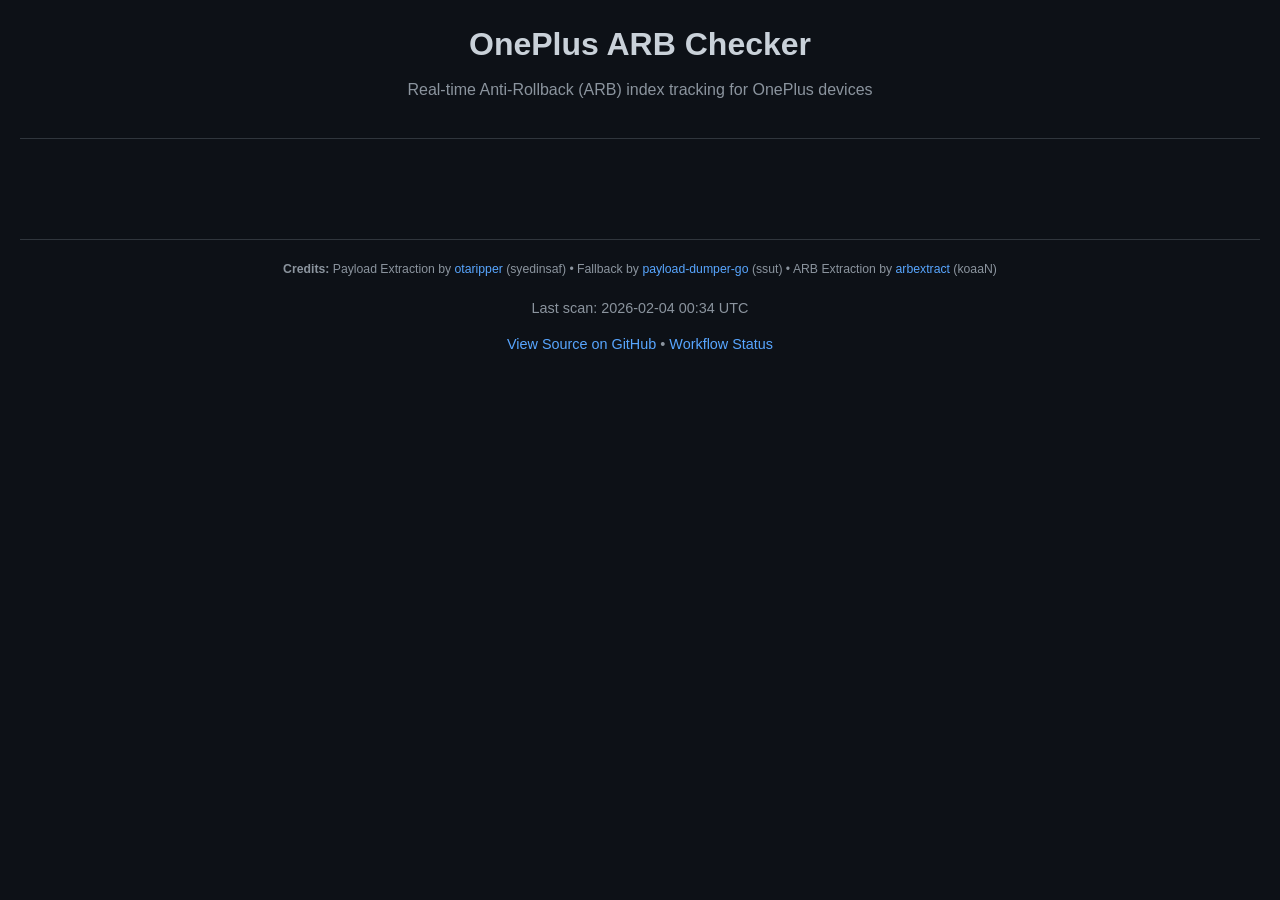
==== commit 3294daac: "Feat: Implement Historical Data display in README and Website 📜✨ - Added collapsible history section" ====
--- a/page/index.html
+++ b/page/index.html
@@ -211,7 +211,7 @@
                 &bull;
                 ARB Extraction by <a href="https://github.com/koaaN/arbextract">arbextract</a> (koaaN)
             </div>
-            <p>Last scan: 2026-02-04 00:32 UTC</p>
+            <p>Last scan: 2026-02-04 00:34 UTC</p>
             <p>
                 <a href="https://github.com/Bartixxx32/Oneplus-antirollchecker">View Source on GitHub</a>
                 &bull;
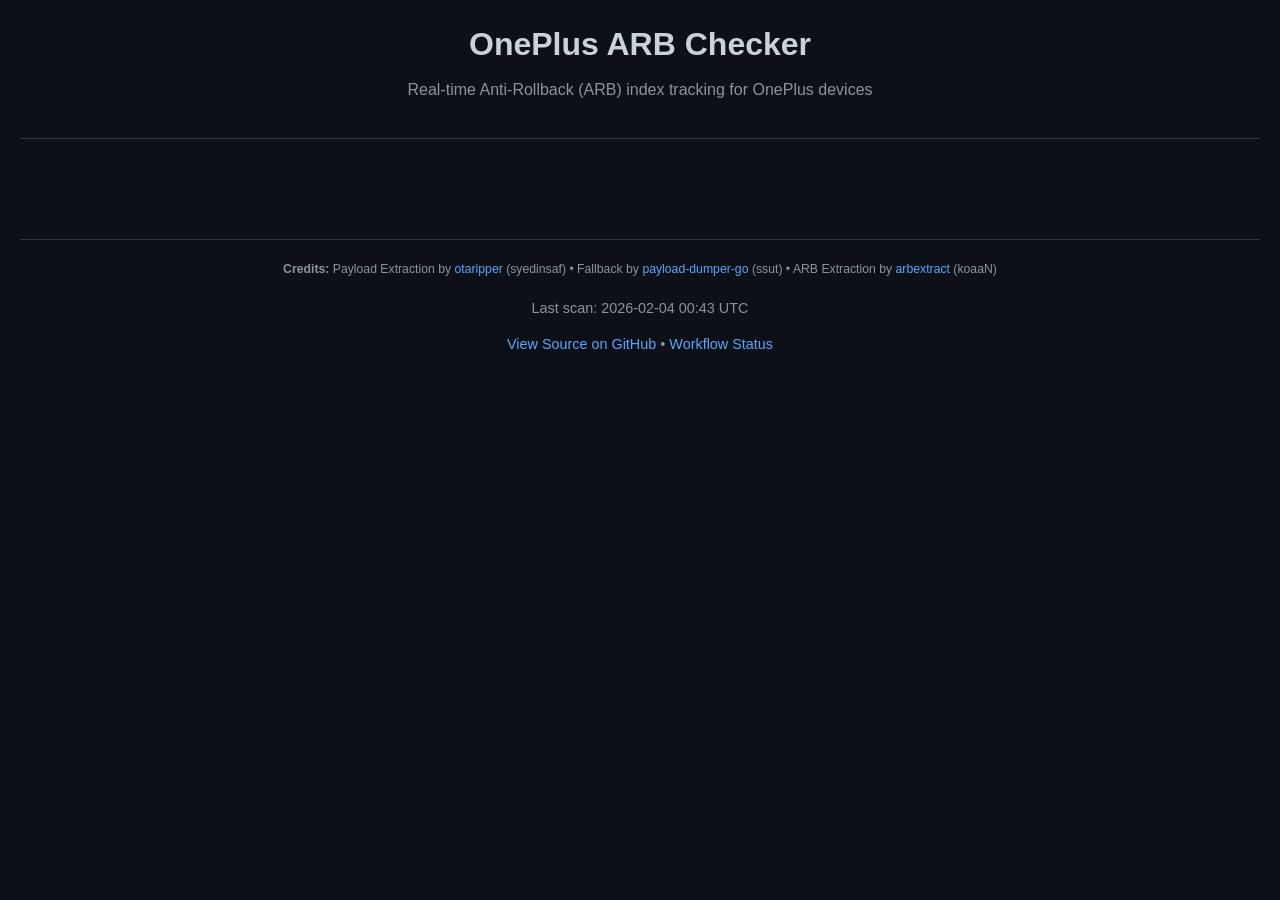
==== commit cb71526b: "Chore: Completely purge data directory for a fresh rebuild" ====
--- a/page/index.html
+++ b/page/index.html
@@ -188,6 +188,59 @@
                 overflow-x: auto;
             }
         }
+
+        /* History styles */
+        .history-row {
+            display: none;
+            background-color: #0d1117;
+        }
+
+        .history-row.active {
+            display: table-row;
+        }
+
+        .history-container {
+            padding: 15px 25px;
+            border-top: 1px solid var(--border-color);
+        }
+
+        .history-table {
+            width: 100%;
+            font-size: 0.85rem;
+            margin: 10px 0;
+            border: 1px solid var(--border-color);
+            background-color: var(--bg-color);
+        }
+
+        .history-table th {
+            font-size: 0.7rem;
+            padding: 8px 12px;
+        }
+
+        .history-table td {
+            padding: 8px 12px;
+            color: var(--text-muted);
+        }
+
+        .toggle-history {
+            cursor: pointer;
+            color: var(--accent-color);
+            background: none;
+            border: 1px solid var(--accent-color);
+            padding: 4px 10px;
+            border-radius: 4px;
+            font-size: 0.75rem;
+            transition: all 0.2s;
+        }
+
+        .toggle-history:hover {
+            background-color: rgba(88, 166, 255, 0.1);
+        }
+
+        .toggle-history.active {
+            background-color: var(--accent-color);
+            color: white;
+        }
     </style>
 </head>
 
@@ -211,7 +264,7 @@
                 &bull;
                 ARB Extraction by <a href="https://github.com/koaaN/arbextract">arbextract</a> (koaaN)
             </div>
-            <p>Last scan: 2026-02-04 00:34 UTC</p>
+            <p>Last scan: 2026-02-04 00:43 UTC</p>
             <p>
                 <a href="https://github.com/Bartixxx32/Oneplus-antirollchecker">View Source on GitHub</a>
                 &bull;
@@ -219,6 +272,21 @@
             </p>
         </div>
     </div>
+
+    <script>
+        function toggleHistory(id, btn) {
+            const row = document.getElementById('history-' + id);
+            if (row.classList.contains('active')) {
+                row.classList.remove('active');
+                btn.classList.remove('active');
+                btn.textContent = 'History';
+            } else {
+                row.classList.add('active');
+                btn.classList.add('active');
+                btn.textContent = 'Close';
+            }
+        }
+    </script>
 </body>
 
 </html>
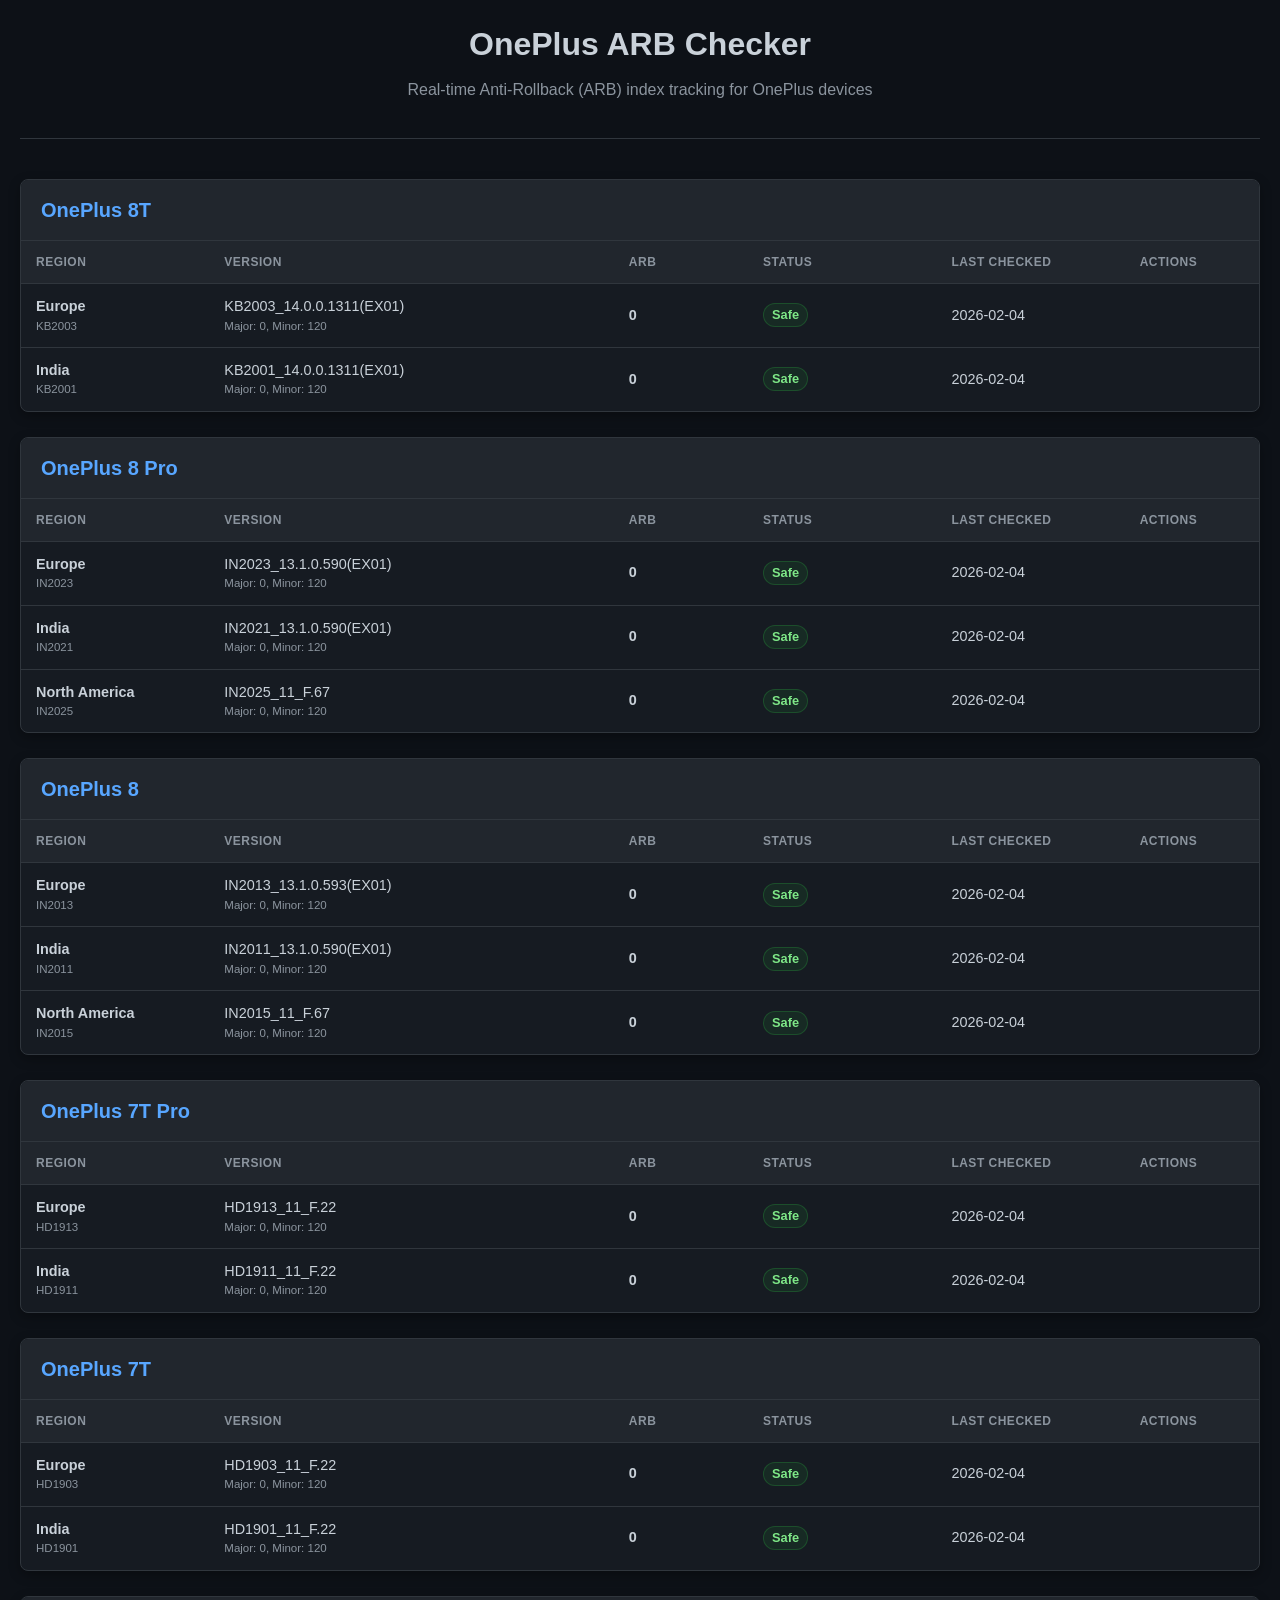
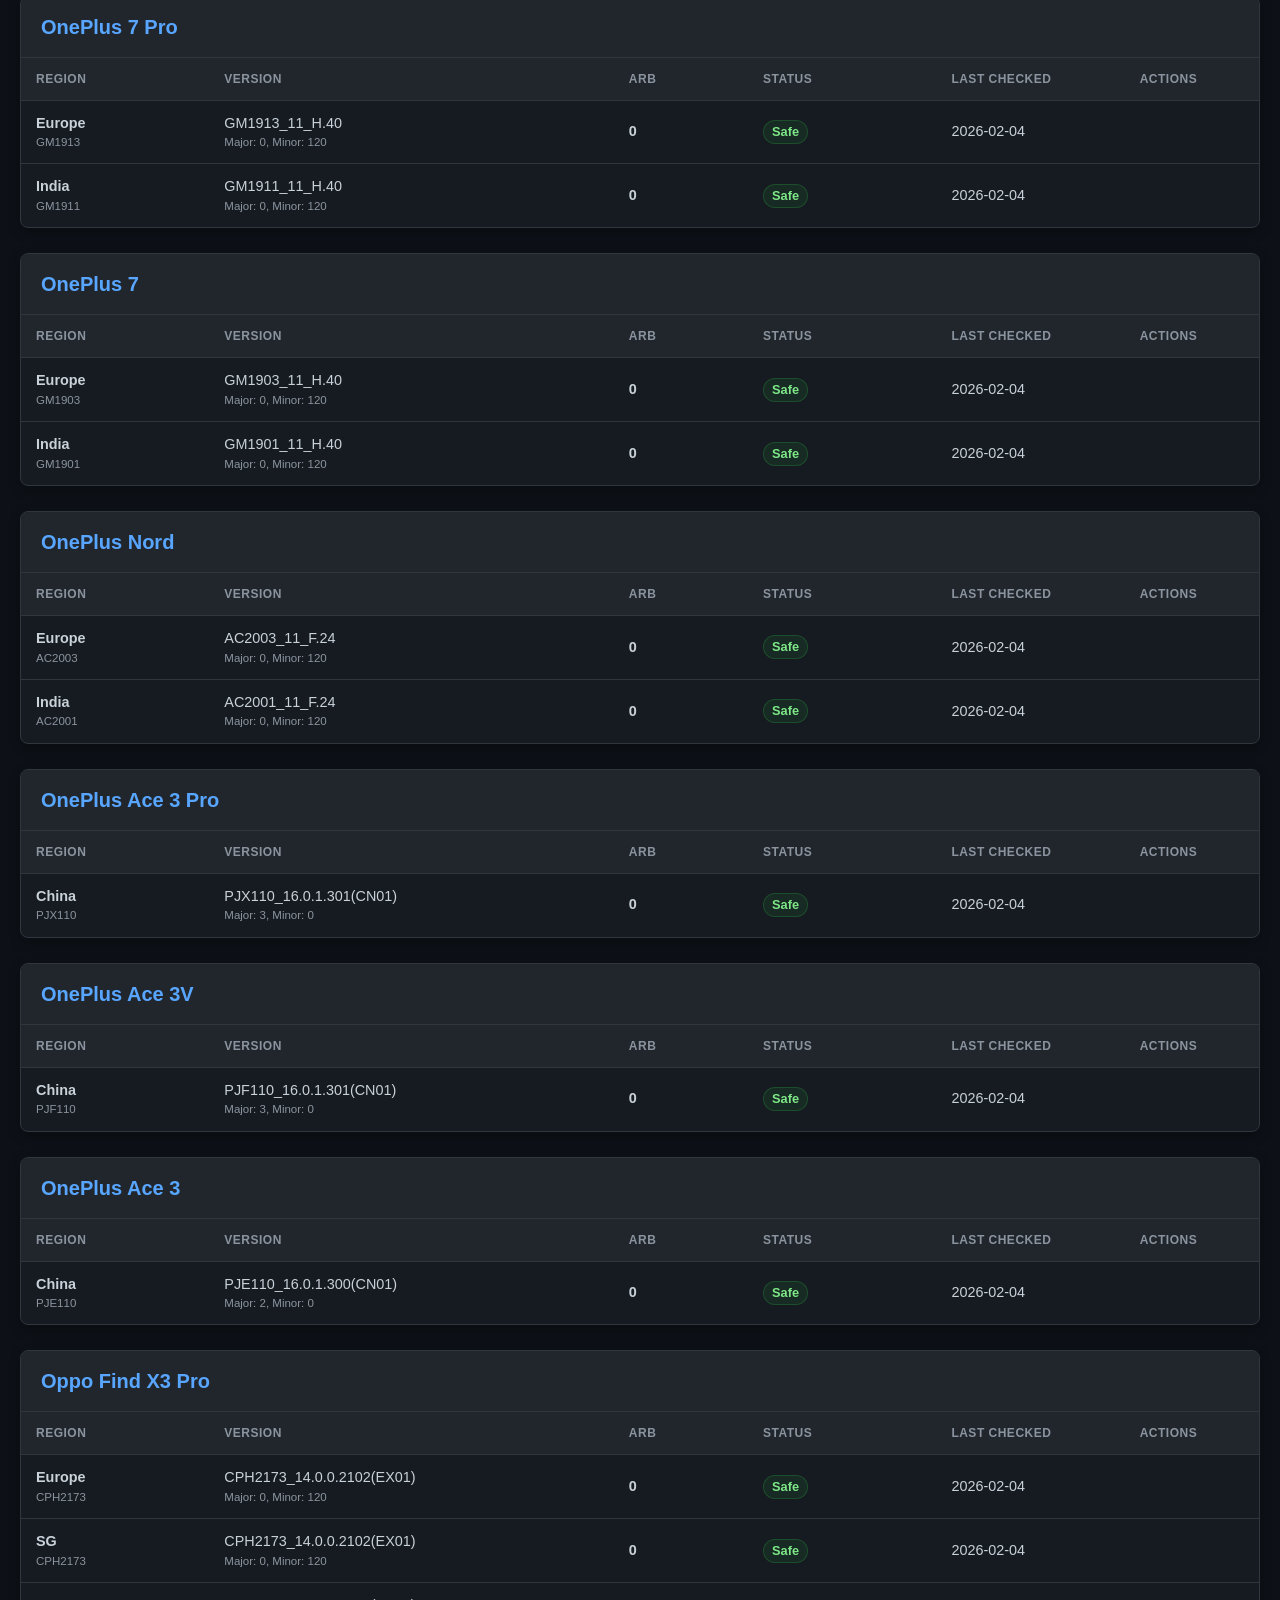
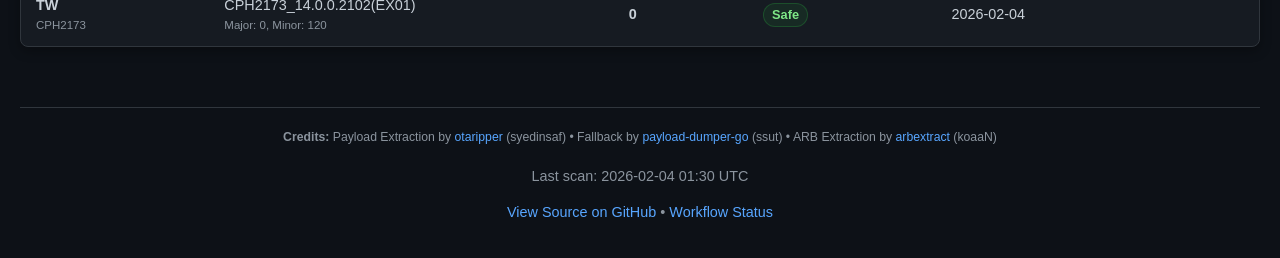
==== commit a77968c7: "Merge main into feat/standardize-layout and regenerate README/site" ====
--- a/page/index.html
+++ b/page/index.html
@@ -253,6 +253,822 @@
 
         <div class="grid">
             
+            <div class="card">
+                <div class="card-header">
+                    <h2>OnePlus 8T</h2>
+                </div>
+                <div class="card-body">
+                    <table>
+                        <thead>
+                            <tr>
+                                <th scope="col" style="width: 15%;">Region</th>
+                                <th scope="col" style="width: 35%;">Version</th>
+                                <th scope="col" style="width: 10%;">ARB</th>
+                                <th scope="col" style="width: 15%;">Status</th>
+                                <th scope="col" style="width: 15%;">Last Checked</th>
+                                <th scope="col" style="width: 10%;">Actions</th>
+                            </tr>
+                        </thead>
+                        <tbody>
+                            
+                            <tr>
+                                <td>
+                                    <strong>Europe</strong>
+                                    <span class="meta-info">KB2003</span>
+                                </td>
+                                <td class="version-cell" title="KB2003_14.0.0.1311(EX01)">
+                                    KB2003_14.0.0.1311(EX01)
+                                    <span class="meta-info">Major: 0,&nbsp;Minor: 120</span>
+                                </td>
+                                <td><strong>0</strong></td>
+                                <td>
+                                    
+                                    <span class="badge badge-safe">Safe</span>
+                                    
+                                </td>
+                                <td>2026-02-04</td>
+                                <td>
+                                    
+                                </td>
+                            </tr>
+                            
+                            
+                            <tr>
+                                <td>
+                                    <strong>India</strong>
+                                    <span class="meta-info">KB2001</span>
+                                </td>
+                                <td class="version-cell" title="KB2001_14.0.0.1311(EX01)">
+                                    KB2001_14.0.0.1311(EX01)
+                                    <span class="meta-info">Major: 0,&nbsp;Minor: 120</span>
+                                </td>
+                                <td><strong>0</strong></td>
+                                <td>
+                                    
+                                    <span class="badge badge-safe">Safe</span>
+                                    
+                                </td>
+                                <td>2026-02-04</td>
+                                <td>
+                                    
+                                </td>
+                            </tr>
+                            
+                            
+                            
+                        </tbody>
+                    </table>
+                </div>
+            </div>
+            
+            <div class="card">
+                <div class="card-header">
+                    <h2>OnePlus 8 Pro</h2>
+                </div>
+                <div class="card-body">
+                    <table>
+                        <thead>
+                            <tr>
+                                <th scope="col" style="width: 15%;">Region</th>
+                                <th scope="col" style="width: 35%;">Version</th>
+                                <th scope="col" style="width: 10%;">ARB</th>
+                                <th scope="col" style="width: 15%;">Status</th>
+                                <th scope="col" style="width: 15%;">Last Checked</th>
+                                <th scope="col" style="width: 10%;">Actions</th>
+                            </tr>
+                        </thead>
+                        <tbody>
+                            
+                            <tr>
+                                <td>
+                                    <strong>Europe</strong>
+                                    <span class="meta-info">IN2023</span>
+                                </td>
+                                <td class="version-cell" title="IN2023_13.1.0.590(EX01)">
+                                    IN2023_13.1.0.590(EX01)
+                                    <span class="meta-info">Major: 0,&nbsp;Minor: 120</span>
+                                </td>
+                                <td><strong>0</strong></td>
+                                <td>
+                                    
+                                    <span class="badge badge-safe">Safe</span>
+                                    
+                                </td>
+                                <td>2026-02-04</td>
+                                <td>
+                                    
+                                </td>
+                            </tr>
+                            
+                            
+                            <tr>
+                                <td>
+                                    <strong>India</strong>
+                                    <span class="meta-info">IN2021</span>
+                                </td>
+                                <td class="version-cell" title="IN2021_13.1.0.590(EX01)">
+                                    IN2021_13.1.0.590(EX01)
+                                    <span class="meta-info">Major: 0,&nbsp;Minor: 120</span>
+                                </td>
+                                <td><strong>0</strong></td>
+                                <td>
+                                    
+                                    <span class="badge badge-safe">Safe</span>
+                                    
+                                </td>
+                                <td>2026-02-04</td>
+                                <td>
+                                    
+                                </td>
+                            </tr>
+                            
+                            
+                            <tr>
+                                <td>
+                                    <strong>North America</strong>
+                                    <span class="meta-info">IN2025</span>
+                                </td>
+                                <td class="version-cell" title="IN2025_11_F.67">
+                                    IN2025_11_F.67
+                                    <span class="meta-info">Major: 0,&nbsp;Minor: 120</span>
+                                </td>
+                                <td><strong>0</strong></td>
+                                <td>
+                                    
+                                    <span class="badge badge-safe">Safe</span>
+                                    
+                                </td>
+                                <td>2026-02-04</td>
+                                <td>
+                                    
+                                </td>
+                            </tr>
+                            
+                            
+                            
+                        </tbody>
+                    </table>
+                </div>
+            </div>
+            
+            <div class="card">
+                <div class="card-header">
+                    <h2>OnePlus 8</h2>
+                </div>
+                <div class="card-body">
+                    <table>
+                        <thead>
+                            <tr>
+                                <th scope="col" style="width: 15%;">Region</th>
+                                <th scope="col" style="width: 35%;">Version</th>
+                                <th scope="col" style="width: 10%;">ARB</th>
+                                <th scope="col" style="width: 15%;">Status</th>
+                                <th scope="col" style="width: 15%;">Last Checked</th>
+                                <th scope="col" style="width: 10%;">Actions</th>
+                            </tr>
+                        </thead>
+                        <tbody>
+                            
+                            <tr>
+                                <td>
+                                    <strong>Europe</strong>
+                                    <span class="meta-info">IN2013</span>
+                                </td>
+                                <td class="version-cell" title="IN2013_13.1.0.593(EX01)">
+                                    IN2013_13.1.0.593(EX01)
+                                    <span class="meta-info">Major: 0,&nbsp;Minor: 120</span>
+                                </td>
+                                <td><strong>0</strong></td>
+                                <td>
+                                    
+                                    <span class="badge badge-safe">Safe</span>
+                                    
+                                </td>
+                                <td>2026-02-04</td>
+                                <td>
+                                    
+                                </td>
+                            </tr>
+                            
+                            
+                            <tr>
+                                <td>
+                                    <strong>India</strong>
+                                    <span class="meta-info">IN2011</span>
+                                </td>
+                                <td class="version-cell" title="IN2011_13.1.0.590(EX01)">
+                                    IN2011_13.1.0.590(EX01)
+                                    <span class="meta-info">Major: 0,&nbsp;Minor: 120</span>
+                                </td>
+                                <td><strong>0</strong></td>
+                                <td>
+                                    
+                                    <span class="badge badge-safe">Safe</span>
+                                    
+                                </td>
+                                <td>2026-02-04</td>
+                                <td>
+                                    
+                                </td>
+                            </tr>
+                            
+                            
+                            <tr>
+                                <td>
+                                    <strong>North America</strong>
+                                    <span class="meta-info">IN2015</span>
+                                </td>
+                                <td class="version-cell" title="IN2015_11_F.67">
+                                    IN2015_11_F.67
+                                    <span class="meta-info">Major: 0,&nbsp;Minor: 120</span>
+                                </td>
+                                <td><strong>0</strong></td>
+                                <td>
+                                    
+                                    <span class="badge badge-safe">Safe</span>
+                                    
+                                </td>
+                                <td>2026-02-04</td>
+                                <td>
+                                    
+                                </td>
+                            </tr>
+                            
+                            
+                            
+                        </tbody>
+                    </table>
+                </div>
+            </div>
+            
+            <div class="card">
+                <div class="card-header">
+                    <h2>OnePlus 7T Pro</h2>
+                </div>
+                <div class="card-body">
+                    <table>
+                        <thead>
+                            <tr>
+                                <th scope="col" style="width: 15%;">Region</th>
+                                <th scope="col" style="width: 35%;">Version</th>
+                                <th scope="col" style="width: 10%;">ARB</th>
+                                <th scope="col" style="width: 15%;">Status</th>
+                                <th scope="col" style="width: 15%;">Last Checked</th>
+                                <th scope="col" style="width: 10%;">Actions</th>
+                            </tr>
+                        </thead>
+                        <tbody>
+                            
+                            <tr>
+                                <td>
+                                    <strong>Europe</strong>
+                                    <span class="meta-info">HD1913</span>
+                                </td>
+                                <td class="version-cell" title="HD1913_11_F.22">
+                                    HD1913_11_F.22
+                                    <span class="meta-info">Major: 0,&nbsp;Minor: 120</span>
+                                </td>
+                                <td><strong>0</strong></td>
+                                <td>
+                                    
+                                    <span class="badge badge-safe">Safe</span>
+                                    
+                                </td>
+                                <td>2026-02-04</td>
+                                <td>
+                                    
+                                </td>
+                            </tr>
+                            
+                            
+                            <tr>
+                                <td>
+                                    <strong>India</strong>
+                                    <span class="meta-info">HD1911</span>
+                                </td>
+                                <td class="version-cell" title="HD1911_11_F.22">
+                                    HD1911_11_F.22
+                                    <span class="meta-info">Major: 0,&nbsp;Minor: 120</span>
+                                </td>
+                                <td><strong>0</strong></td>
+                                <td>
+                                    
+                                    <span class="badge badge-safe">Safe</span>
+                                    
+                                </td>
+                                <td>2026-02-04</td>
+                                <td>
+                                    
+                                </td>
+                            </tr>
+                            
+                            
+                            
+                        </tbody>
+                    </table>
+                </div>
+            </div>
+            
+            <div class="card">
+                <div class="card-header">
+                    <h2>OnePlus 7T</h2>
+                </div>
+                <div class="card-body">
+                    <table>
+                        <thead>
+                            <tr>
+                                <th scope="col" style="width: 15%;">Region</th>
+                                <th scope="col" style="width: 35%;">Version</th>
+                                <th scope="col" style="width: 10%;">ARB</th>
+                                <th scope="col" style="width: 15%;">Status</th>
+                                <th scope="col" style="width: 15%;">Last Checked</th>
+                                <th scope="col" style="width: 10%;">Actions</th>
+                            </tr>
+                        </thead>
+                        <tbody>
+                            
+                            <tr>
+                                <td>
+                                    <strong>Europe</strong>
+                                    <span class="meta-info">HD1903</span>
+                                </td>
+                                <td class="version-cell" title="HD1903_11_F.22">
+                                    HD1903_11_F.22
+                                    <span class="meta-info">Major: 0,&nbsp;Minor: 120</span>
+                                </td>
+                                <td><strong>0</strong></td>
+                                <td>
+                                    
+                                    <span class="badge badge-safe">Safe</span>
+                                    
+                                </td>
+                                <td>2026-02-04</td>
+                                <td>
+                                    
+                                </td>
+                            </tr>
+                            
+                            
+                            <tr>
+                                <td>
+                                    <strong>India</strong>
+                                    <span class="meta-info">HD1901</span>
+                                </td>
+                                <td class="version-cell" title="HD1901_11_F.22">
+                                    HD1901_11_F.22
+                                    <span class="meta-info">Major: 0,&nbsp;Minor: 120</span>
+                                </td>
+                                <td><strong>0</strong></td>
+                                <td>
+                                    
+                                    <span class="badge badge-safe">Safe</span>
+                                    
+                                </td>
+                                <td>2026-02-04</td>
+                                <td>
+                                    
+                                </td>
+                            </tr>
+                            
+                            
+                            
+                        </tbody>
+                    </table>
+                </div>
+            </div>
+            
+            <div class="card">
+                <div class="card-header">
+                    <h2>OnePlus 7 Pro</h2>
+                </div>
+                <div class="card-body">
+                    <table>
+                        <thead>
+                            <tr>
+                                <th scope="col" style="width: 15%;">Region</th>
+                                <th scope="col" style="width: 35%;">Version</th>
+                                <th scope="col" style="width: 10%;">ARB</th>
+                                <th scope="col" style="width: 15%;">Status</th>
+                                <th scope="col" style="width: 15%;">Last Checked</th>
+                                <th scope="col" style="width: 10%;">Actions</th>
+                            </tr>
+                        </thead>
+                        <tbody>
+                            
+                            <tr>
+                                <td>
+                                    <strong>Europe</strong>
+                                    <span class="meta-info">GM1913</span>
+                                </td>
+                                <td class="version-cell" title="GM1913_11_H.40">
+                                    GM1913_11_H.40
+                                    <span class="meta-info">Major: 0,&nbsp;Minor: 120</span>
+                                </td>
+                                <td><strong>0</strong></td>
+                                <td>
+                                    
+                                    <span class="badge badge-safe">Safe</span>
+                                    
+                                </td>
+                                <td>2026-02-04</td>
+                                <td>
+                                    
+                                </td>
+                            </tr>
+                            
+                            
+                            <tr>
+                                <td>
+                                    <strong>India</strong>
+                                    <span class="meta-info">GM1911</span>
+                                </td>
+                                <td class="version-cell" title="GM1911_11_H.40">
+                                    GM1911_11_H.40
+                                    <span class="meta-info">Major: 0,&nbsp;Minor: 120</span>
+                                </td>
+                                <td><strong>0</strong></td>
+                                <td>
+                                    
+                                    <span class="badge badge-safe">Safe</span>
+                                    
+                                </td>
+                                <td>2026-02-04</td>
+                                <td>
+                                    
+                                </td>
+                            </tr>
+                            
+                            
+                            
+                        </tbody>
+                    </table>
+                </div>
+            </div>
+            
+            <div class="card">
+                <div class="card-header">
+                    <h2>OnePlus 7</h2>
+                </div>
+                <div class="card-body">
+                    <table>
+                        <thead>
+                            <tr>
+                                <th scope="col" style="width: 15%;">Region</th>
+                                <th scope="col" style="width: 35%;">Version</th>
+                                <th scope="col" style="width: 10%;">ARB</th>
+                                <th scope="col" style="width: 15%;">Status</th>
+                                <th scope="col" style="width: 15%;">Last Checked</th>
+                                <th scope="col" style="width: 10%;">Actions</th>
+                            </tr>
+                        </thead>
+                        <tbody>
+                            
+                            <tr>
+                                <td>
+                                    <strong>Europe</strong>
+                                    <span class="meta-info">GM1903</span>
+                                </td>
+                                <td class="version-cell" title="GM1903_11_H.40">
+                                    GM1903_11_H.40
+                                    <span class="meta-info">Major: 0,&nbsp;Minor: 120</span>
+                                </td>
+                                <td><strong>0</strong></td>
+                                <td>
+                                    
+                                    <span class="badge badge-safe">Safe</span>
+                                    
+                                </td>
+                                <td>2026-02-04</td>
+                                <td>
+                                    
+                                </td>
+                            </tr>
+                            
+                            
+                            <tr>
+                                <td>
+                                    <strong>India</strong>
+                                    <span class="meta-info">GM1901</span>
+                                </td>
+                                <td class="version-cell" title="GM1901_11_H.40">
+                                    GM1901_11_H.40
+                                    <span class="meta-info">Major: 0,&nbsp;Minor: 120</span>
+                                </td>
+                                <td><strong>0</strong></td>
+                                <td>
+                                    
+                                    <span class="badge badge-safe">Safe</span>
+                                    
+                                </td>
+                                <td>2026-02-04</td>
+                                <td>
+                                    
+                                </td>
+                            </tr>
+                            
+                            
+                            
+                        </tbody>
+                    </table>
+                </div>
+            </div>
+            
+            <div class="card">
+                <div class="card-header">
+                    <h2>OnePlus Nord</h2>
+                </div>
+                <div class="card-body">
+                    <table>
+                        <thead>
+                            <tr>
+                                <th scope="col" style="width: 15%;">Region</th>
+                                <th scope="col" style="width: 35%;">Version</th>
+                                <th scope="col" style="width: 10%;">ARB</th>
+                                <th scope="col" style="width: 15%;">Status</th>
+                                <th scope="col" style="width: 15%;">Last Checked</th>
+                                <th scope="col" style="width: 10%;">Actions</th>
+                            </tr>
+                        </thead>
+                        <tbody>
+                            
+                            <tr>
+                                <td>
+                                    <strong>Europe</strong>
+                                    <span class="meta-info">AC2003</span>
+                                </td>
+                                <td class="version-cell" title="AC2003_11_F.24">
+                                    AC2003_11_F.24
+                                    <span class="meta-info">Major: 0,&nbsp;Minor: 120</span>
+                                </td>
+                                <td><strong>0</strong></td>
+                                <td>
+                                    
+                                    <span class="badge badge-safe">Safe</span>
+                                    
+                                </td>
+                                <td>2026-02-04</td>
+                                <td>
+                                    
+                                </td>
+                            </tr>
+                            
+                            
+                            <tr>
+                                <td>
+                                    <strong>India</strong>
+                                    <span class="meta-info">AC2001</span>
+                                </td>
+                                <td class="version-cell" title="AC2001_11_F.24">
+                                    AC2001_11_F.24
+                                    <span class="meta-info">Major: 0,&nbsp;Minor: 120</span>
+                                </td>
+                                <td><strong>0</strong></td>
+                                <td>
+                                    
+                                    <span class="badge badge-safe">Safe</span>
+                                    
+                                </td>
+                                <td>2026-02-04</td>
+                                <td>
+                                    
+                                </td>
+                            </tr>
+                            
+                            
+                            
+                        </tbody>
+                    </table>
+                </div>
+            </div>
+            
+            <div class="card">
+                <div class="card-header">
+                    <h2>OnePlus Ace 3 Pro</h2>
+                </div>
+                <div class="card-body">
+                    <table>
+                        <thead>
+                            <tr>
+                                <th scope="col" style="width: 15%;">Region</th>
+                                <th scope="col" style="width: 35%;">Version</th>
+                                <th scope="col" style="width: 10%;">ARB</th>
+                                <th scope="col" style="width: 15%;">Status</th>
+                                <th scope="col" style="width: 15%;">Last Checked</th>
+                                <th scope="col" style="width: 10%;">Actions</th>
+                            </tr>
+                        </thead>
+                        <tbody>
+                            
+                            <tr>
+                                <td>
+                                    <strong>China</strong>
+                                    <span class="meta-info">PJX110</span>
+                                </td>
+                                <td class="version-cell" title="PJX110_16.0.1.301(CN01)">
+                                    PJX110_16.0.1.301(CN01)
+                                    <span class="meta-info">Major: 3,&nbsp;Minor: 0</span>
+                                </td>
+                                <td><strong>0</strong></td>
+                                <td>
+                                    
+                                    <span class="badge badge-safe">Safe</span>
+                                    
+                                </td>
+                                <td>2026-02-04</td>
+                                <td>
+                                    
+                                </td>
+                            </tr>
+                            
+                            
+                            
+                        </tbody>
+                    </table>
+                </div>
+            </div>
+            
+            <div class="card">
+                <div class="card-header">
+                    <h2>OnePlus Ace 3V</h2>
+                </div>
+                <div class="card-body">
+                    <table>
+                        <thead>
+                            <tr>
+                                <th scope="col" style="width: 15%;">Region</th>
+                                <th scope="col" style="width: 35%;">Version</th>
+                                <th scope="col" style="width: 10%;">ARB</th>
+                                <th scope="col" style="width: 15%;">Status</th>
+                                <th scope="col" style="width: 15%;">Last Checked</th>
+                                <th scope="col" style="width: 10%;">Actions</th>
+                            </tr>
+                        </thead>
+                        <tbody>
+                            
+                            <tr>
+                                <td>
+                                    <strong>China</strong>
+                                    <span class="meta-info">PJF110</span>
+                                </td>
+                                <td class="version-cell" title="PJF110_16.0.1.301(CN01)">
+                                    PJF110_16.0.1.301(CN01)
+                                    <span class="meta-info">Major: 3,&nbsp;Minor: 0</span>
+                                </td>
+                                <td><strong>0</strong></td>
+                                <td>
+                                    
+                                    <span class="badge badge-safe">Safe</span>
+                                    
+                                </td>
+                                <td>2026-02-04</td>
+                                <td>
+                                    
+                                </td>
+                            </tr>
+                            
+                            
+                            
+                        </tbody>
+                    </table>
+                </div>
+            </div>
+            
+            <div class="card">
+                <div class="card-header">
+                    <h2>OnePlus Ace 3</h2>
+                </div>
+                <div class="card-body">
+                    <table>
+                        <thead>
+                            <tr>
+                                <th scope="col" style="width: 15%;">Region</th>
+                                <th scope="col" style="width: 35%;">Version</th>
+                                <th scope="col" style="width: 10%;">ARB</th>
+                                <th scope="col" style="width: 15%;">Status</th>
+                                <th scope="col" style="width: 15%;">Last Checked</th>
+                                <th scope="col" style="width: 10%;">Actions</th>
+                            </tr>
+                        </thead>
+                        <tbody>
+                            
+                            <tr>
+                                <td>
+                                    <strong>China</strong>
+                                    <span class="meta-info">PJE110</span>
+                                </td>
+                                <td class="version-cell" title="PJE110_16.0.1.300(CN01)">
+                                    PJE110_16.0.1.300(CN01)
+                                    <span class="meta-info">Major: 2,&nbsp;Minor: 0</span>
+                                </td>
+                                <td><strong>0</strong></td>
+                                <td>
+                                    
+                                    <span class="badge badge-safe">Safe</span>
+                                    
+                                </td>
+                                <td>2026-02-04</td>
+                                <td>
+                                    
+                                </td>
+                            </tr>
+                            
+                            
+                            
+                        </tbody>
+                    </table>
+                </div>
+            </div>
+            
+            <div class="card">
+                <div class="card-header">
+                    <h2>Oppo Find X3 Pro</h2>
+                </div>
+                <div class="card-body">
+                    <table>
+                        <thead>
+                            <tr>
+                                <th scope="col" style="width: 15%;">Region</th>
+                                <th scope="col" style="width: 35%;">Version</th>
+                                <th scope="col" style="width: 10%;">ARB</th>
+                                <th scope="col" style="width: 15%;">Status</th>
+                                <th scope="col" style="width: 15%;">Last Checked</th>
+                                <th scope="col" style="width: 10%;">Actions</th>
+                            </tr>
+                        </thead>
+                        <tbody>
+                            
+                            <tr>
+                                <td>
+                                    <strong>Europe</strong>
+                                    <span class="meta-info">CPH2173</span>
+                                </td>
+                                <td class="version-cell" title="CPH2173_14.0.0.2102(EX01)">
+                                    CPH2173_14.0.0.2102(EX01)
+                                    <span class="meta-info">Major: 0,&nbsp;Minor: 120</span>
+                                </td>
+                                <td><strong>0</strong></td>
+                                <td>
+                                    
+                                    <span class="badge badge-safe">Safe</span>
+                                    
+                                </td>
+                                <td>2026-02-04</td>
+                                <td>
+                                    
+                                </td>
+                            </tr>
+                            
+                            
+                            <tr>
+                                <td>
+                                    <strong>SG</strong>
+                                    <span class="meta-info">CPH2173</span>
+                                </td>
+                                <td class="version-cell" title="CPH2173_14.0.0.2102(EX01)">
+                                    CPH2173_14.0.0.2102(EX01)
+                                    <span class="meta-info">Major: 0,&nbsp;Minor: 120</span>
+                                </td>
+                                <td><strong>0</strong></td>
+                                <td>
+                                    
+                                    <span class="badge badge-safe">Safe</span>
+                                    
+                                </td>
+                                <td>2026-02-04</td>
+                                <td>
+                                    
+                                </td>
+                            </tr>
+                            
+                            
+                            <tr>
+                                <td>
+                                    <strong>TW</strong>
+                                    <span class="meta-info">CPH2173</span>
+                                </td>
+                                <td class="version-cell" title="CPH2173_14.0.0.2102(EX01)">
+                                    CPH2173_14.0.0.2102(EX01)
+                                    <span class="meta-info">Major: 0,&nbsp;Minor: 120</span>
+                                </td>
+                                <td><strong>0</strong></td>
+                                <td>
+                                    
+                                    <span class="badge badge-safe">Safe</span>
+                                    
+                                </td>
+                                <td>2026-02-04</td>
+                                <td>
+                                    
+                                </td>
+                            </tr>
+                            
+                            
+                            
+                        </tbody>
+                    </table>
+                </div>
+            </div>
+            
         </div>
 
         <div class="footer">
@@ -264,7 +1080,7 @@
                 &bull;
                 ARB Extraction by <a href="https://github.com/koaaN/arbextract">arbextract</a> (koaaN)
             </div>
-            <p>Last scan: 2026-02-04 00:43 UTC</p>
+            <p>Last scan: 2026-02-04 01:30 UTC</p>
             <p>
                 <a href="https://github.com/Bartixxx32/Oneplus-antirollchecker">View Source on GitHub</a>
                 &bull;
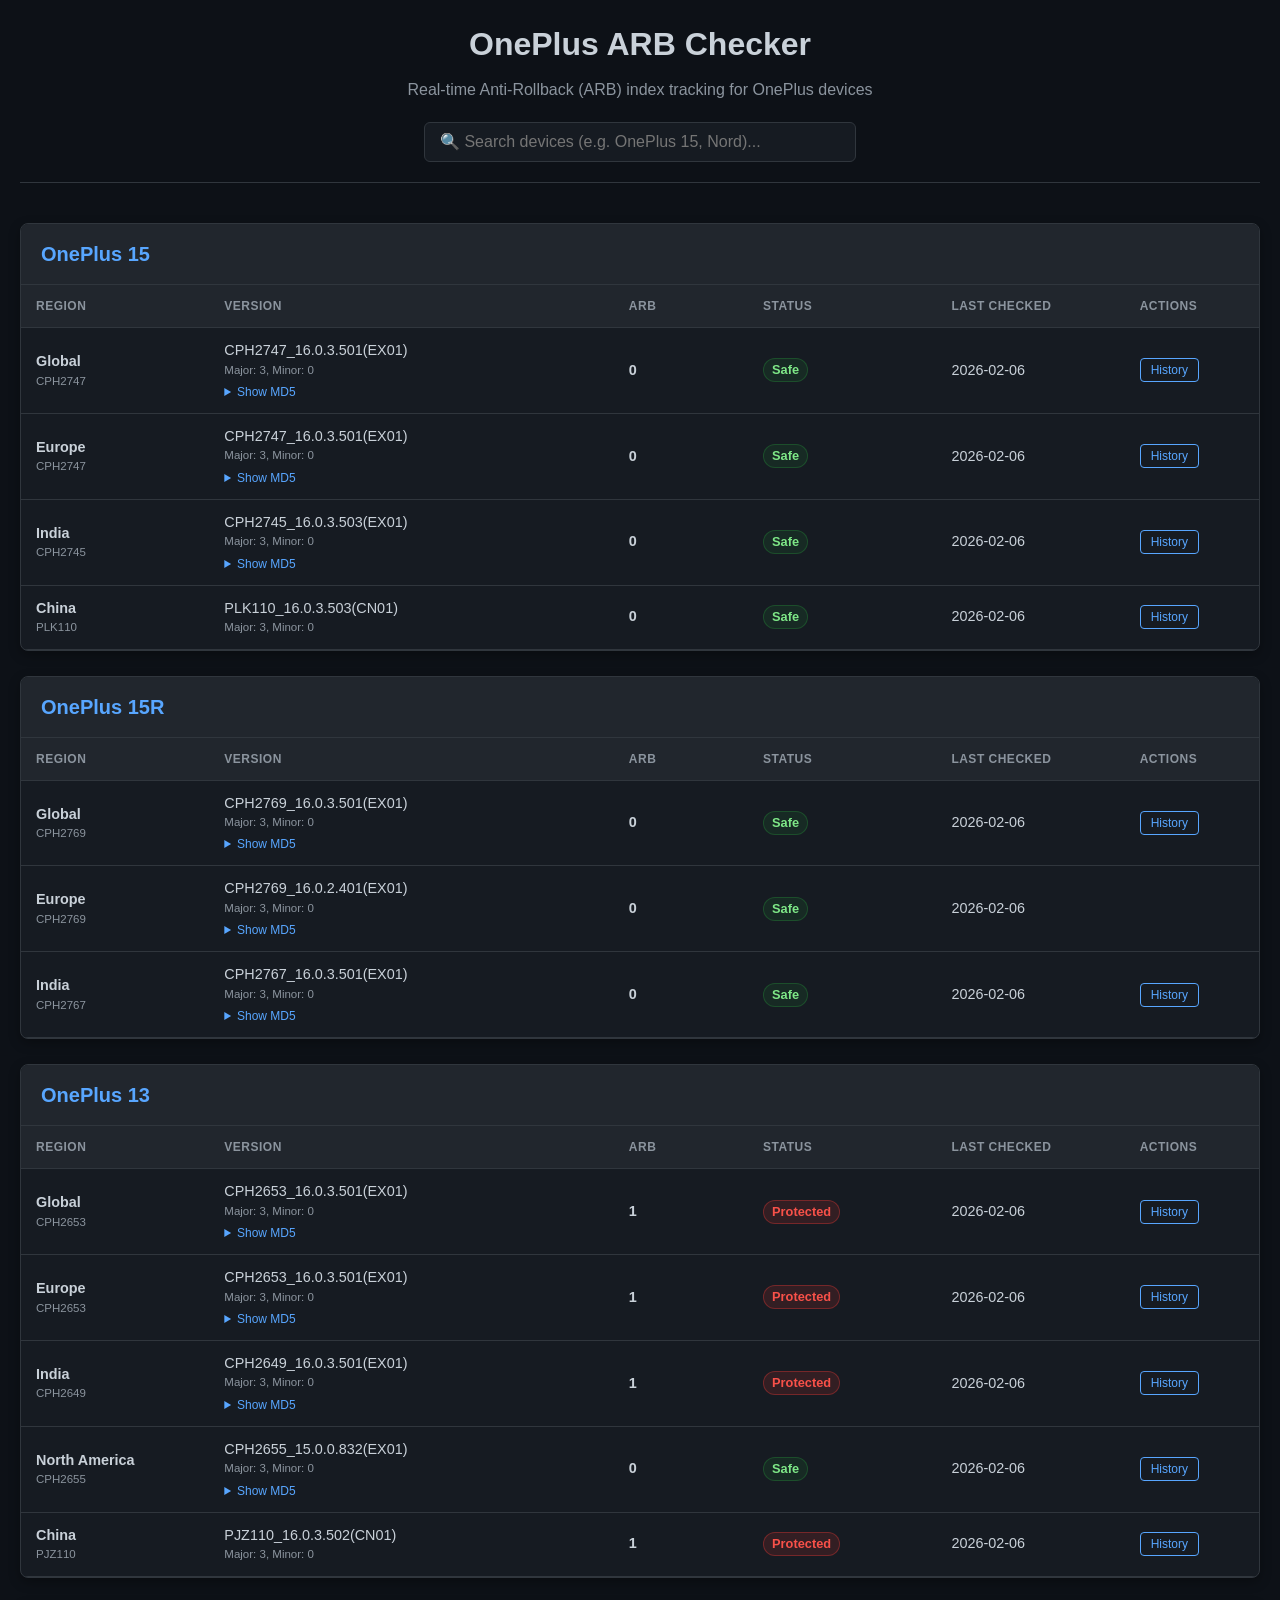
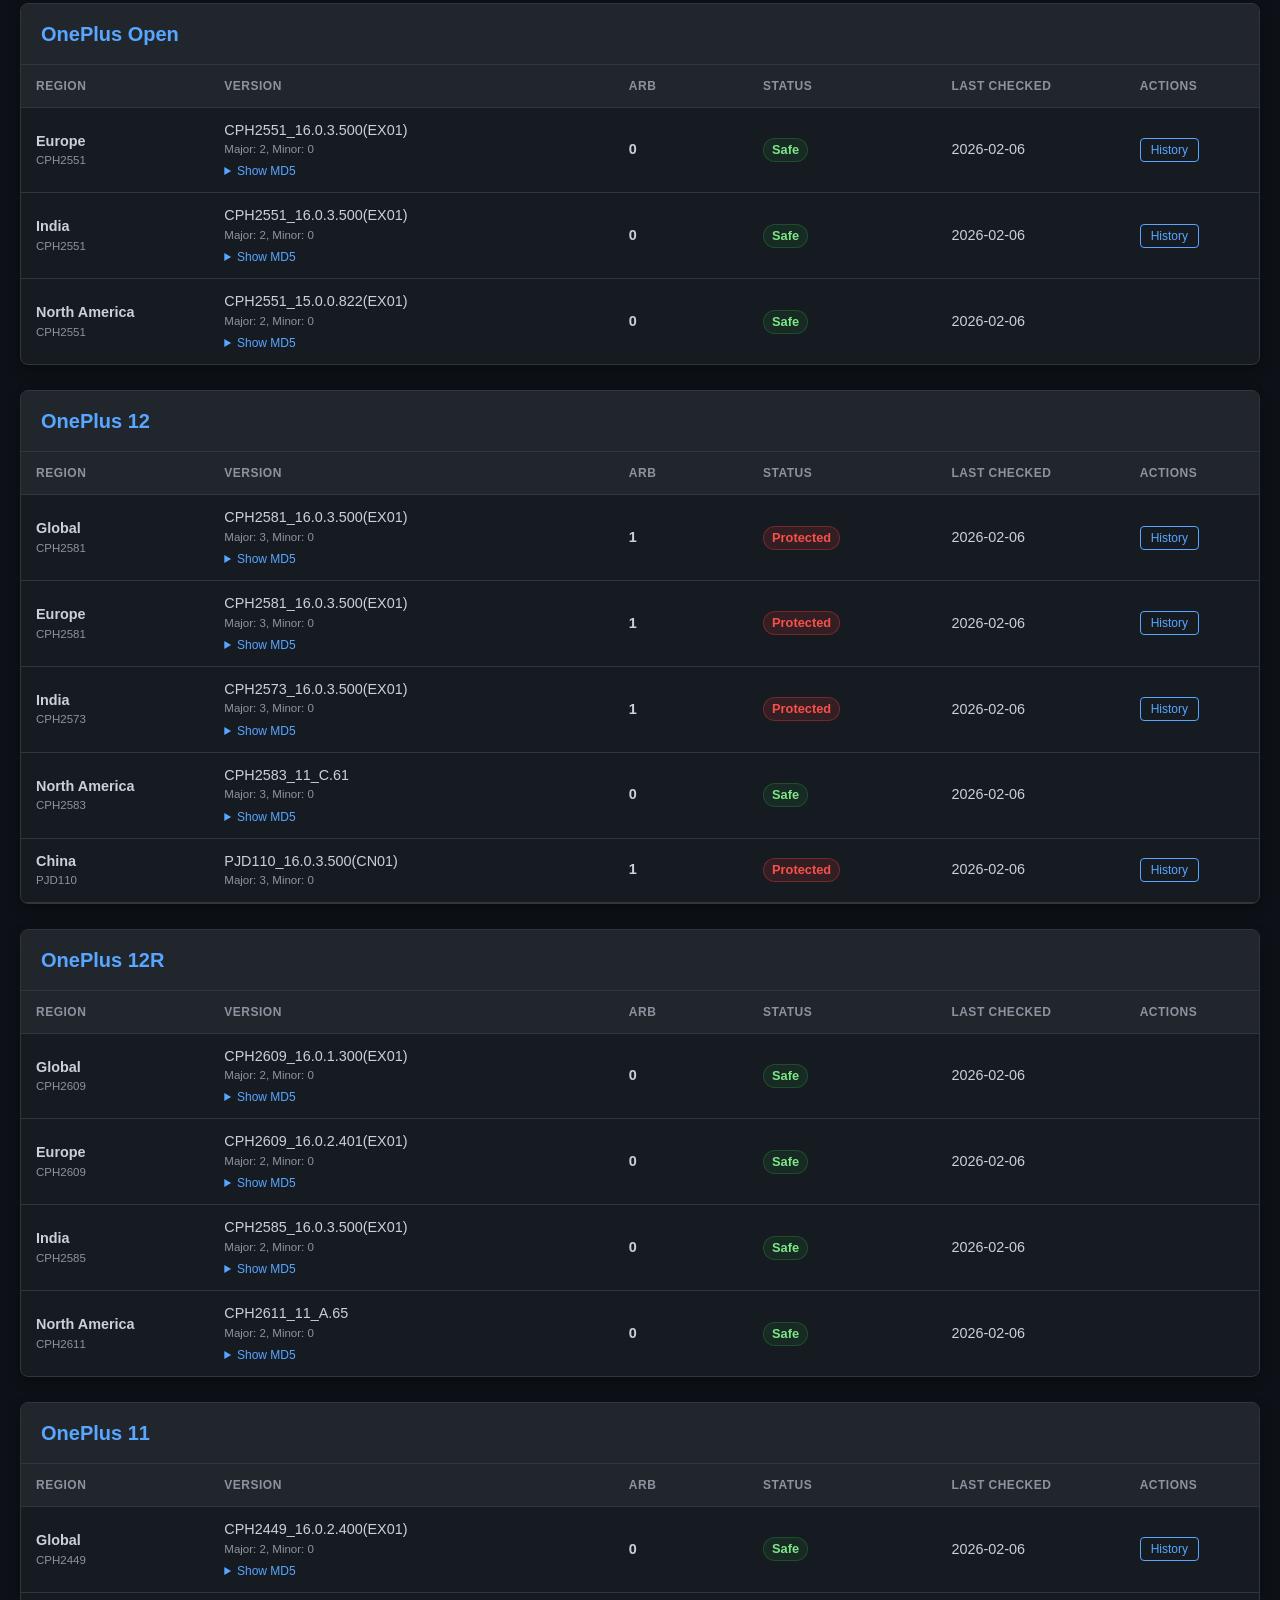
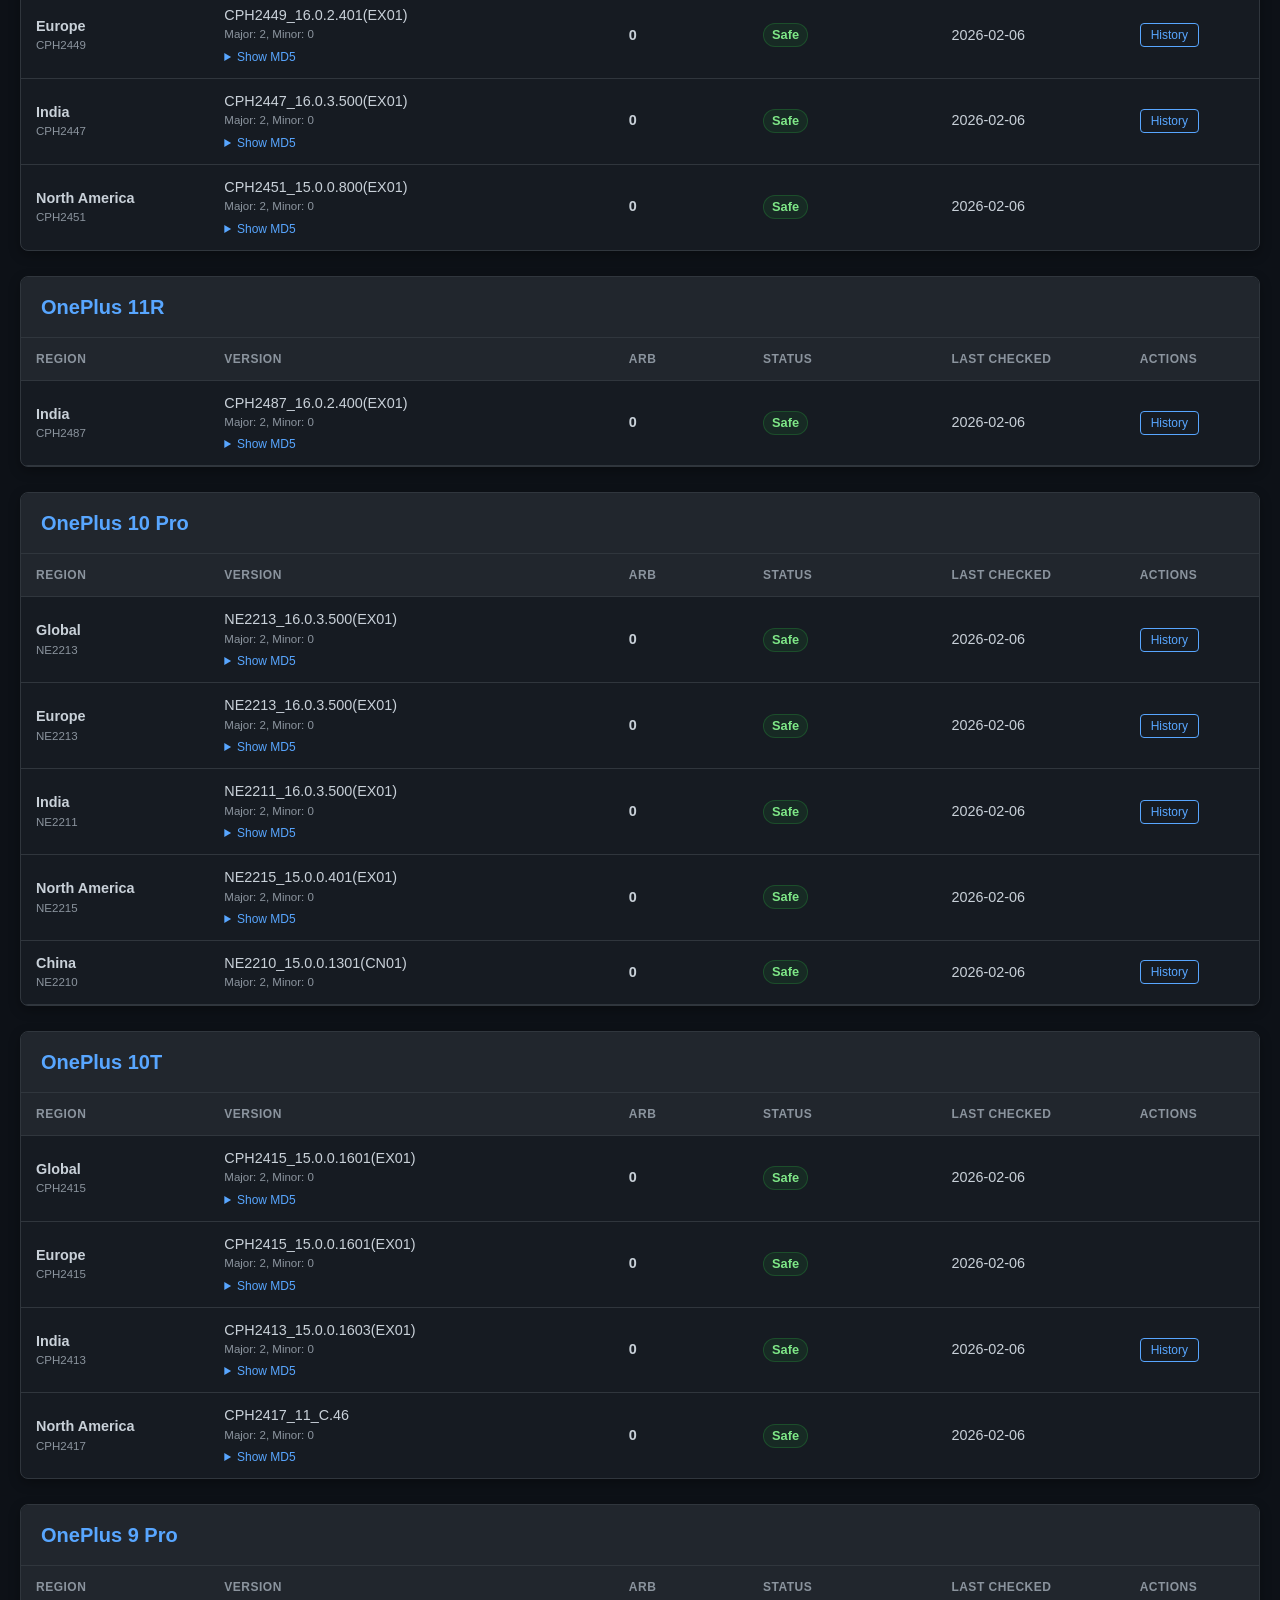
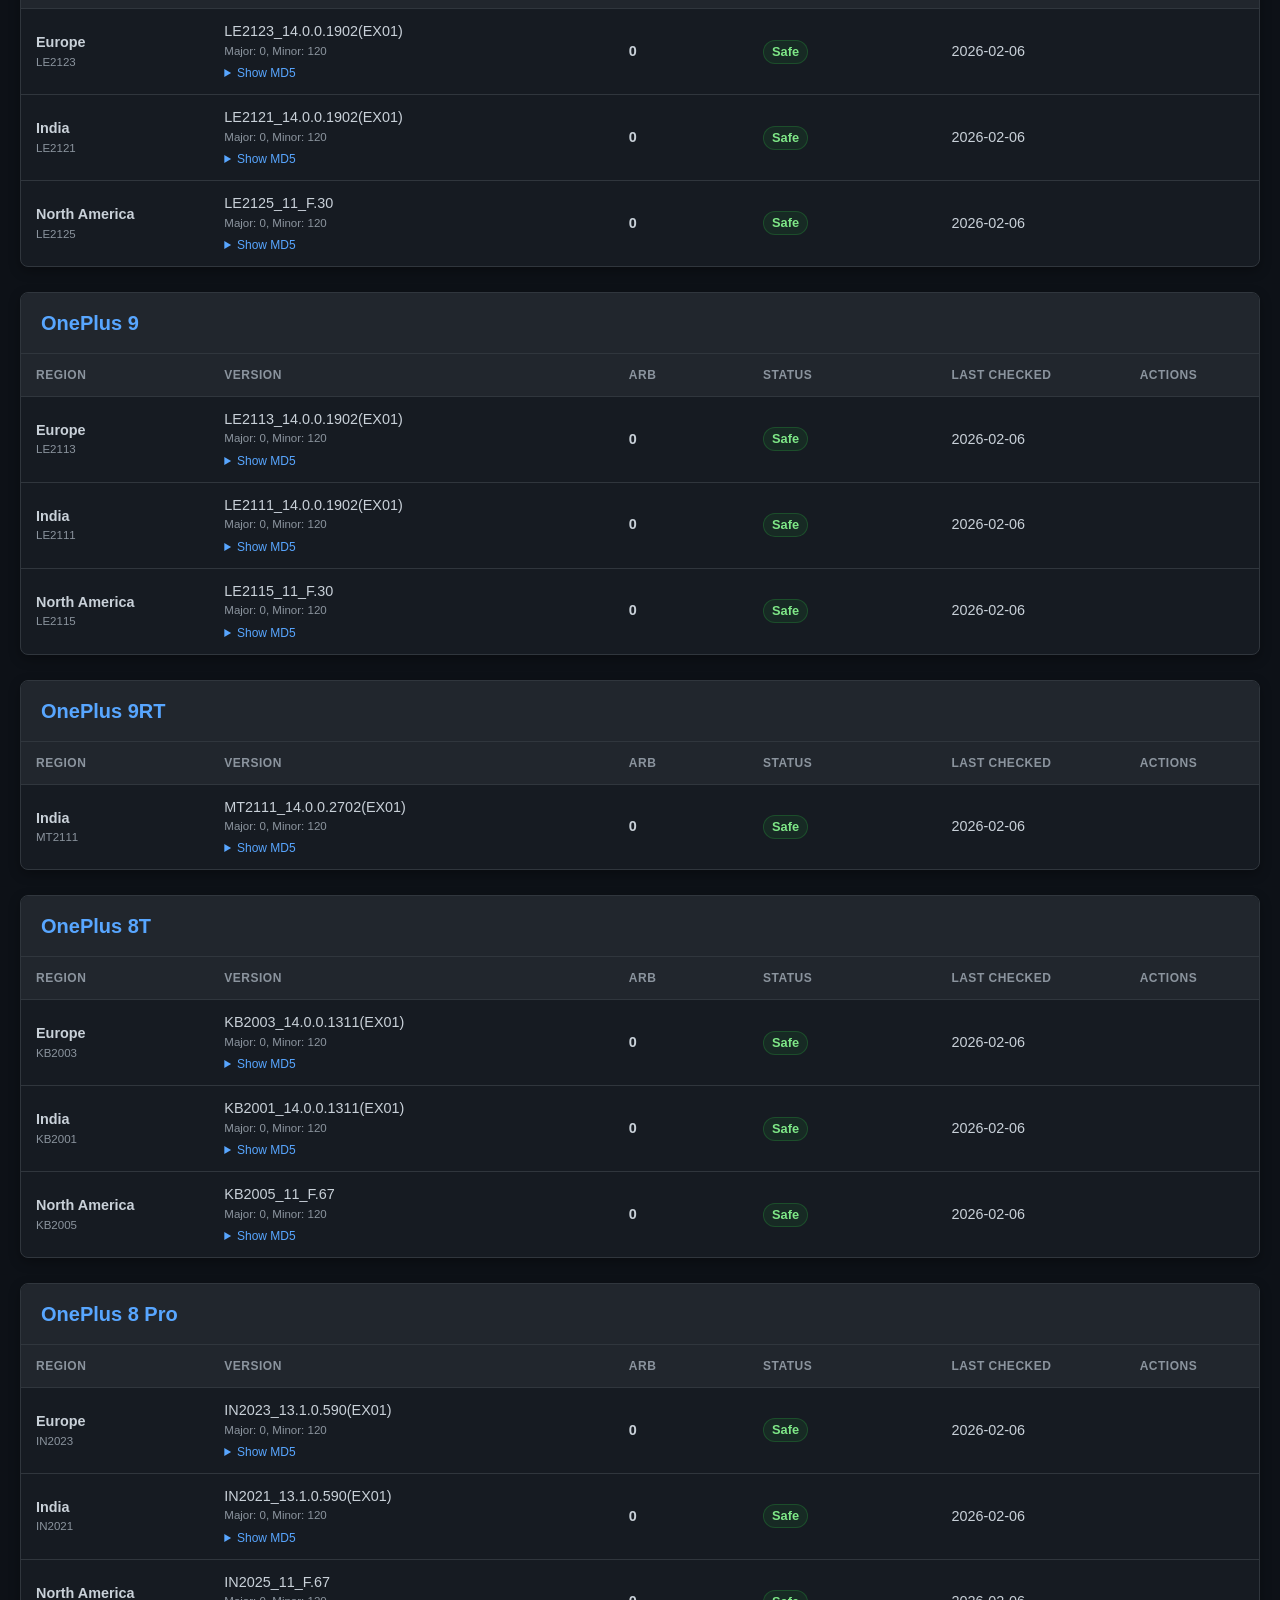
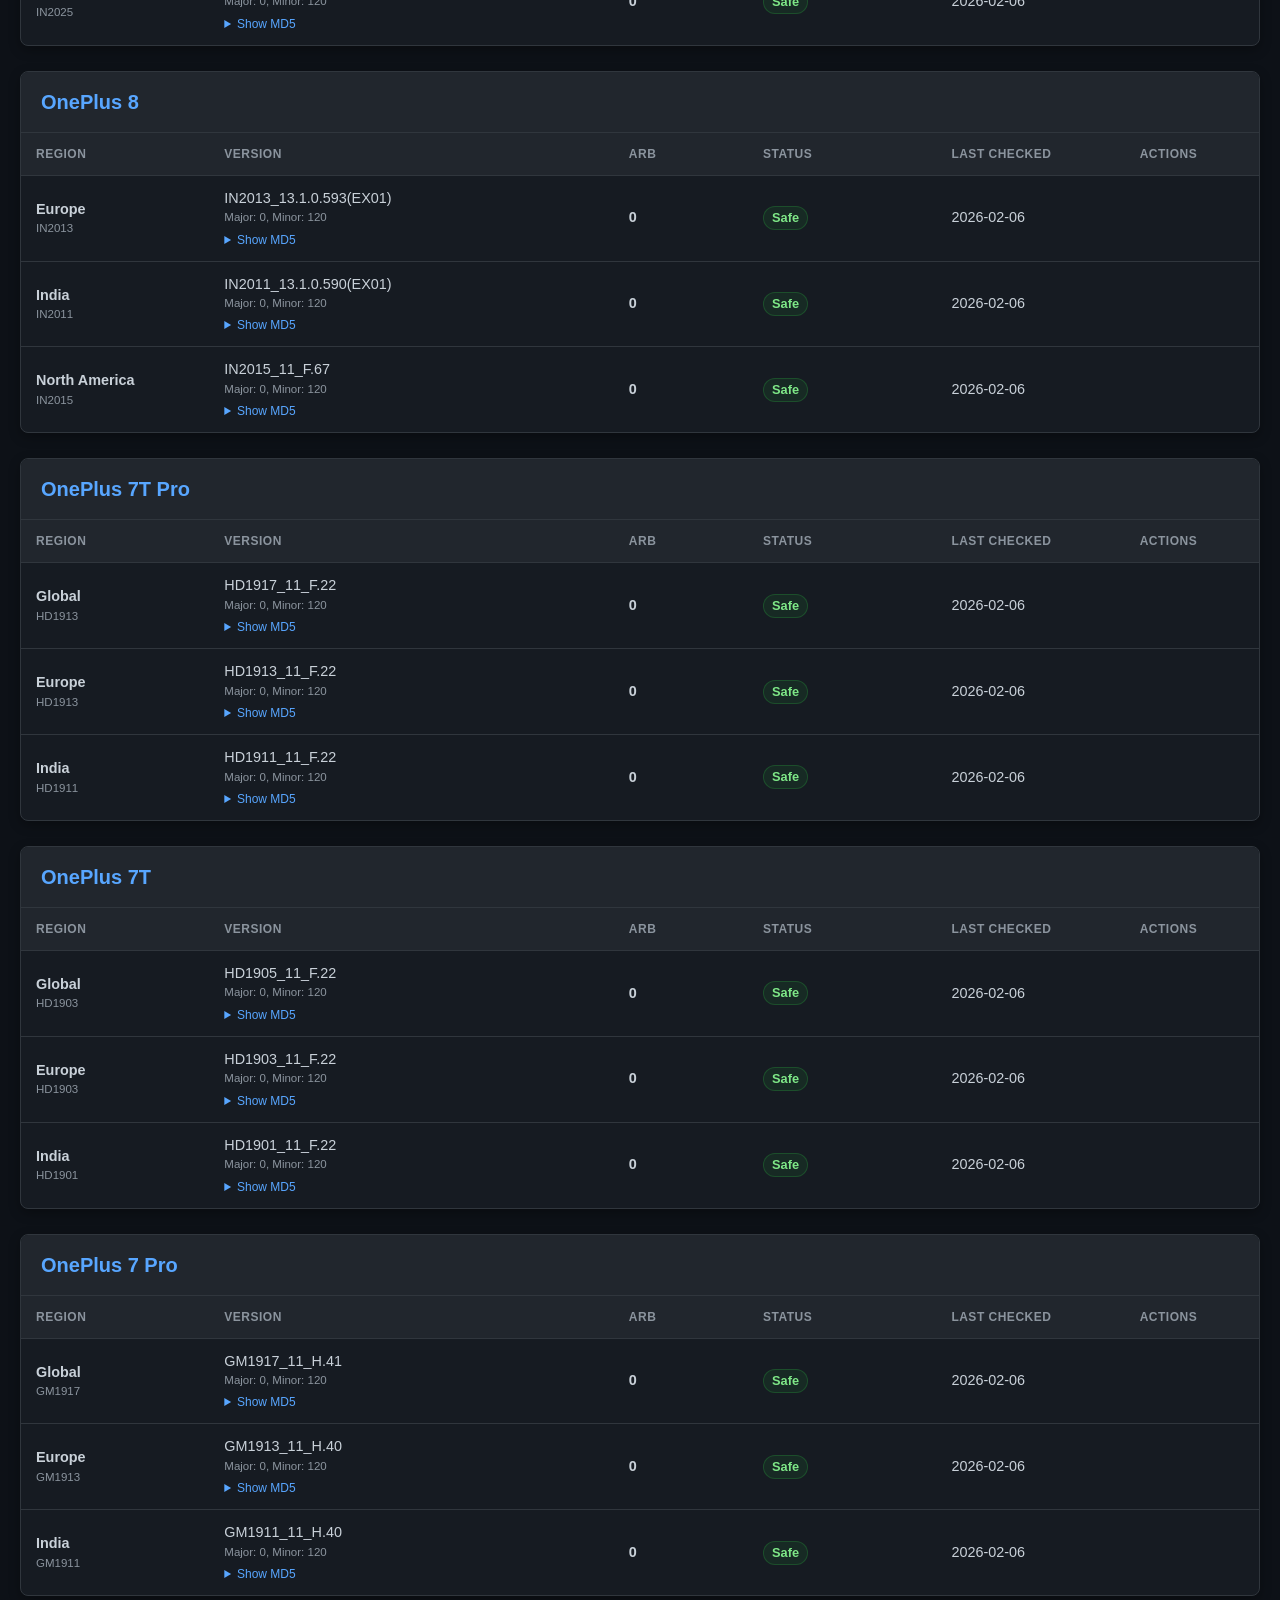
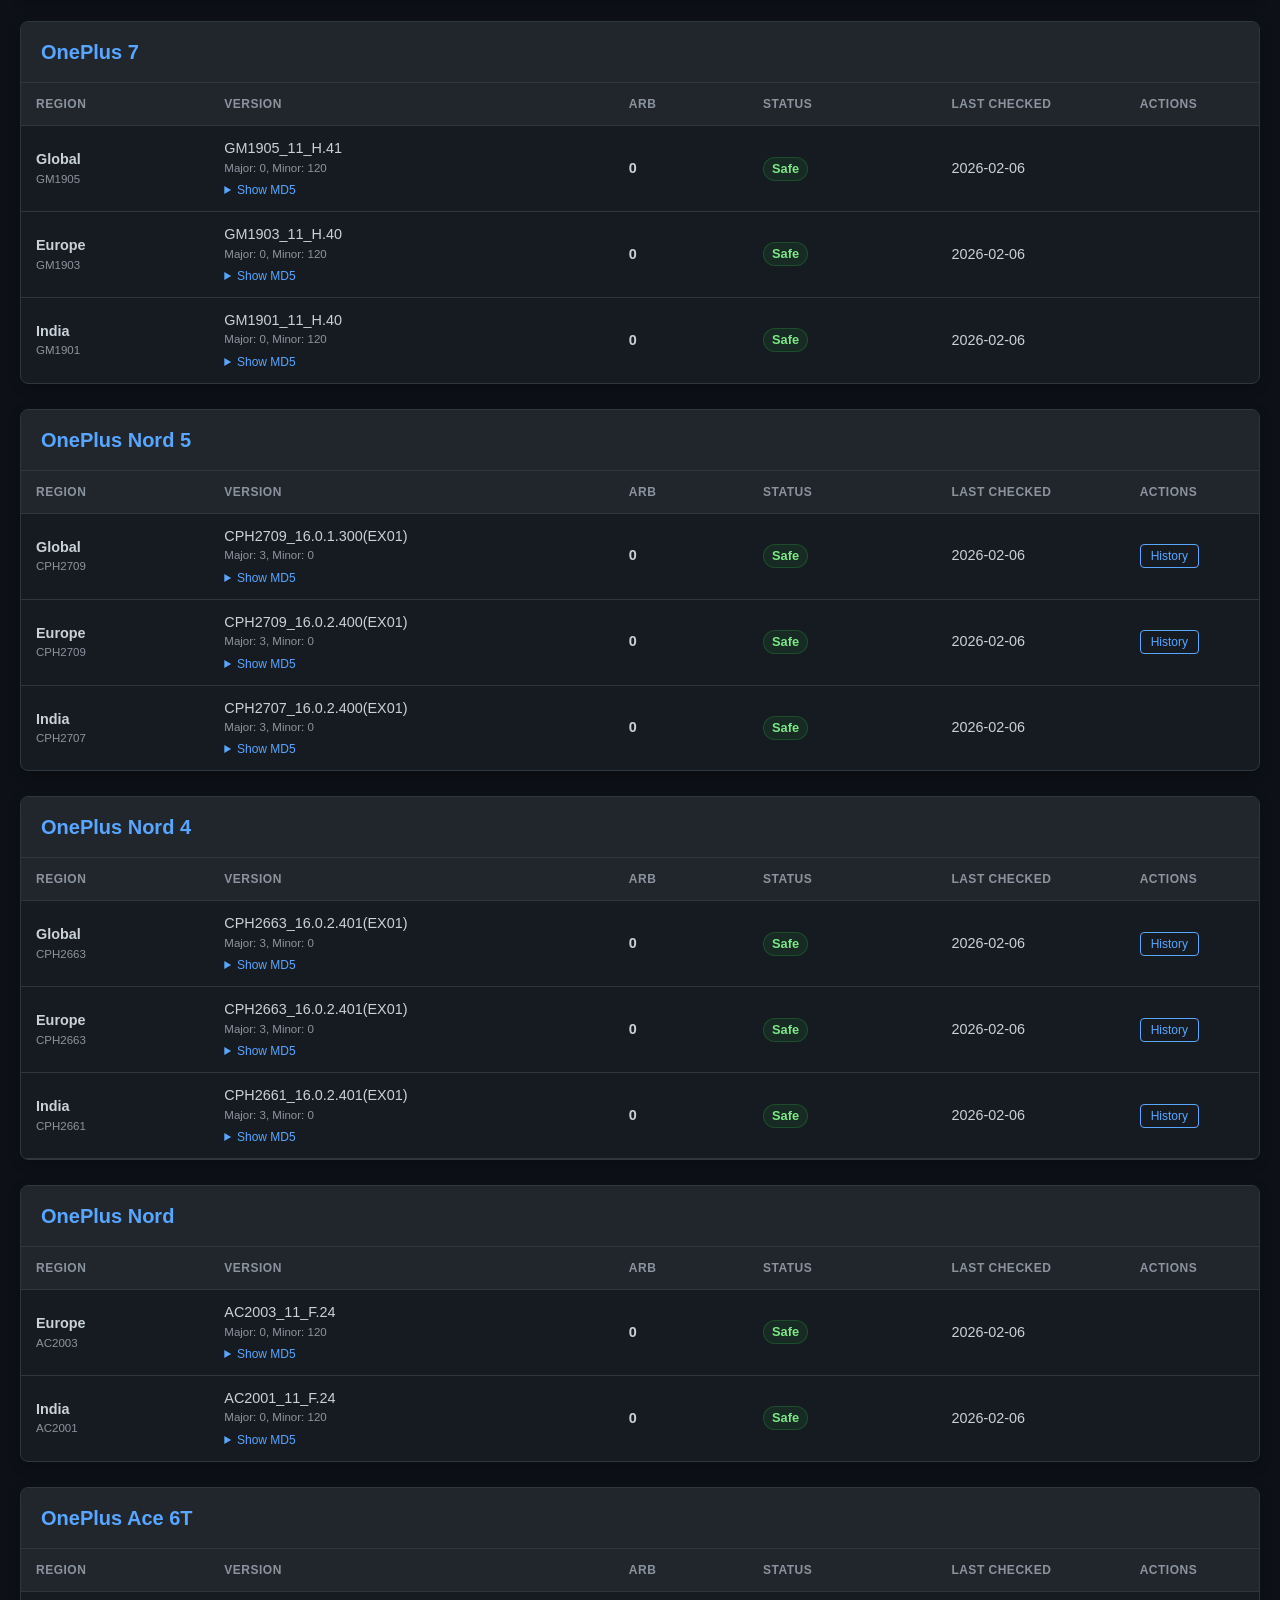
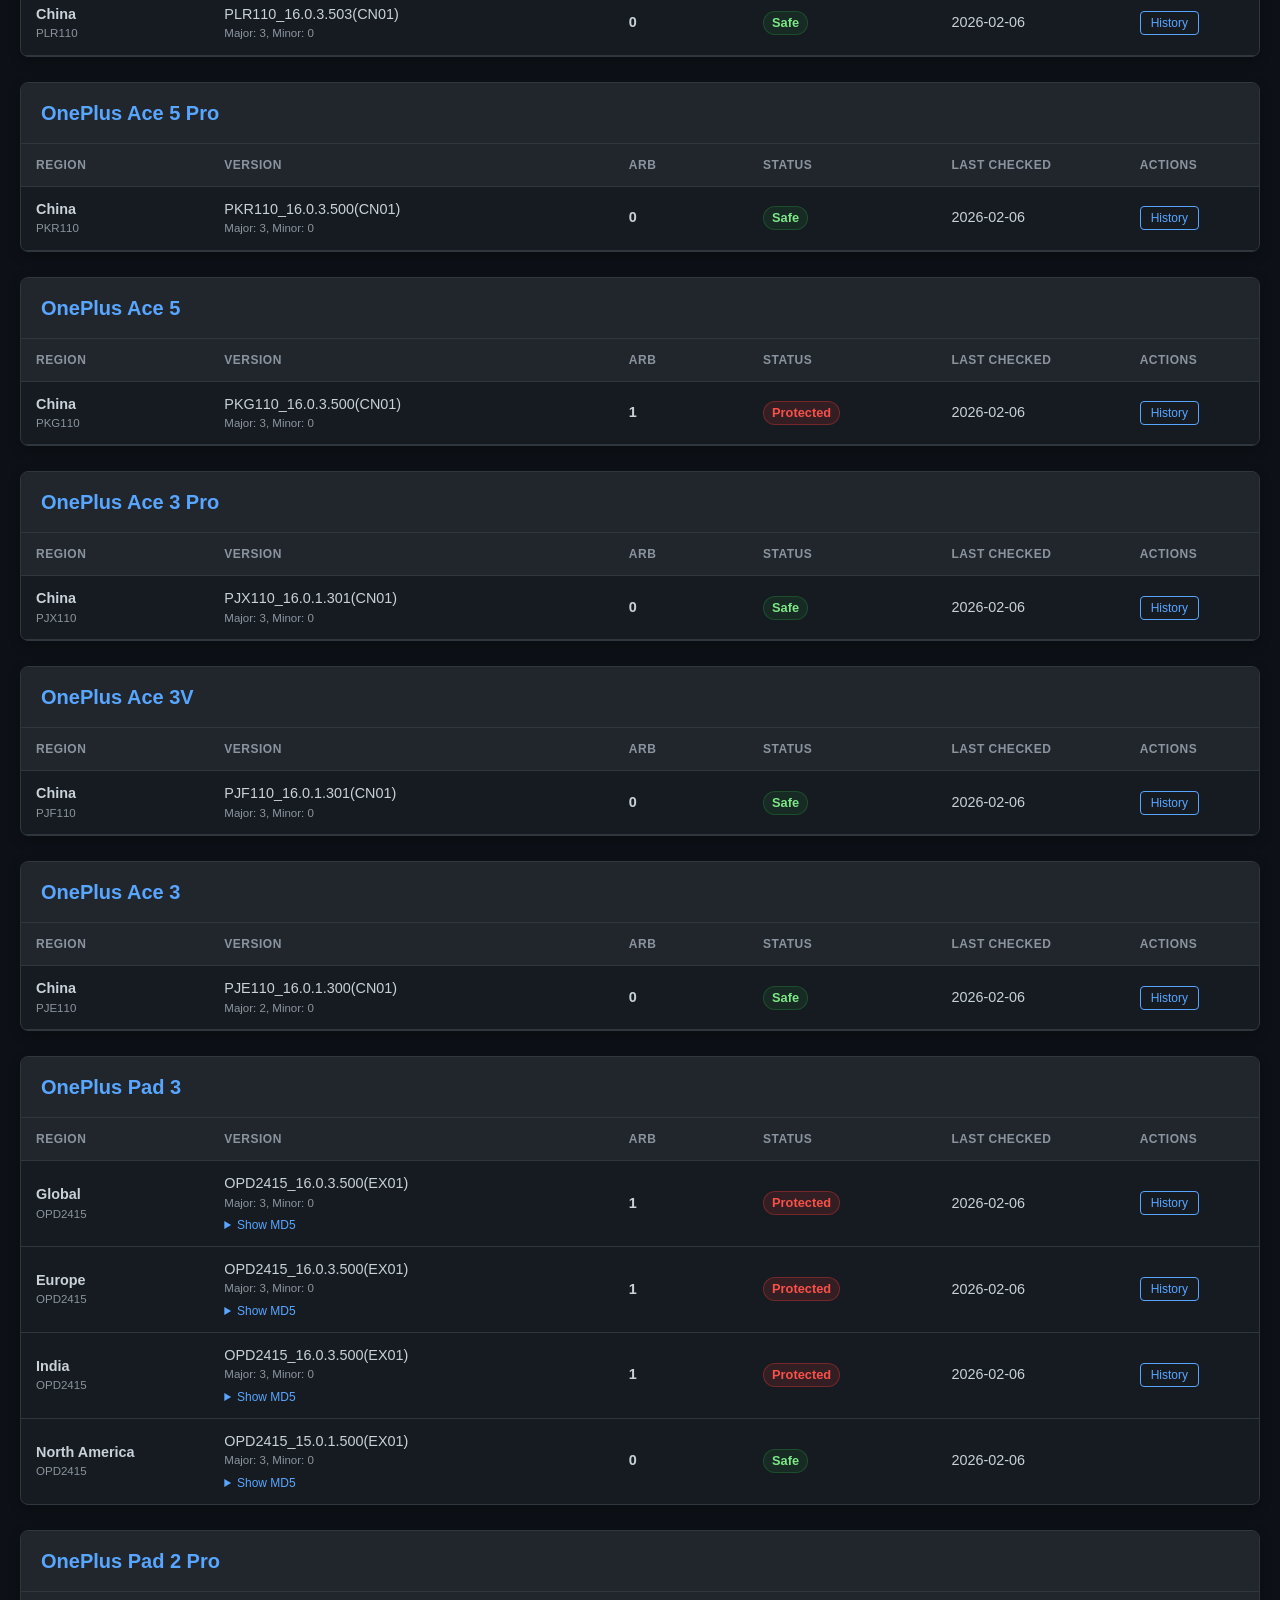
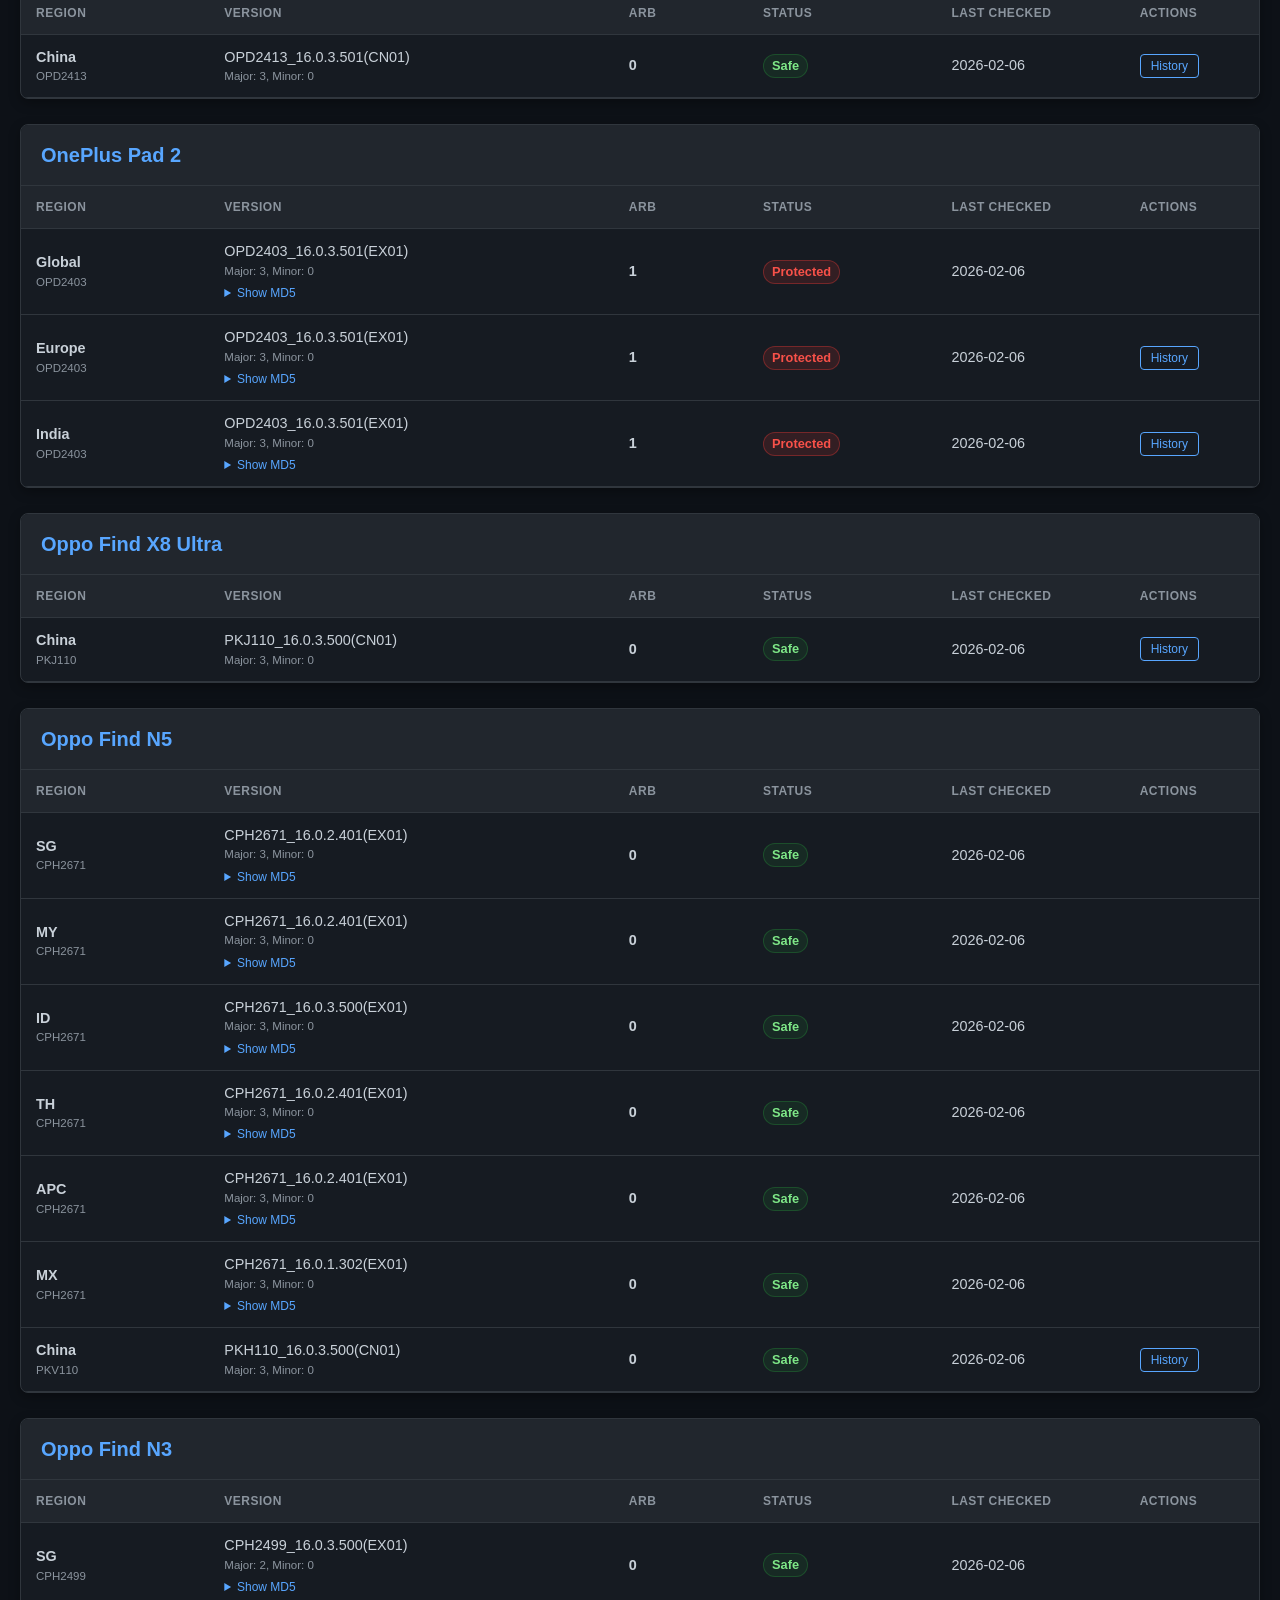
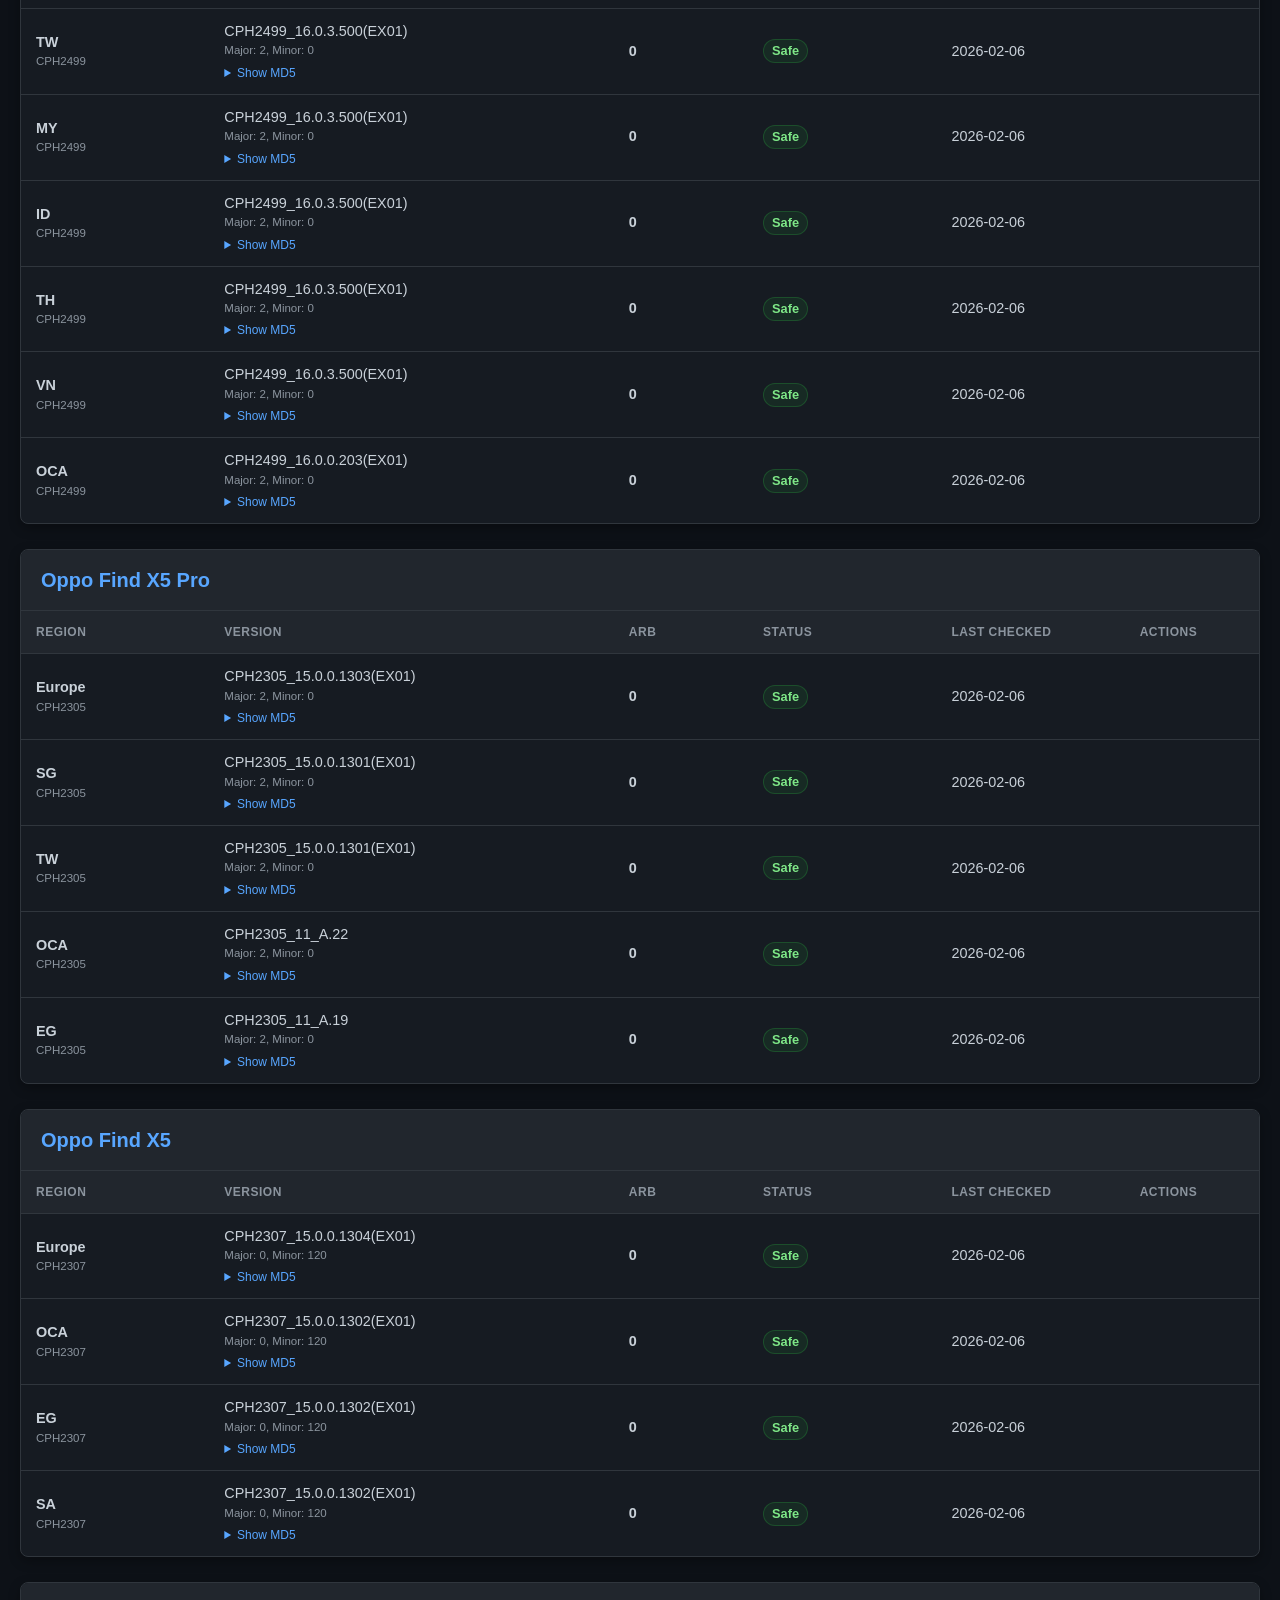
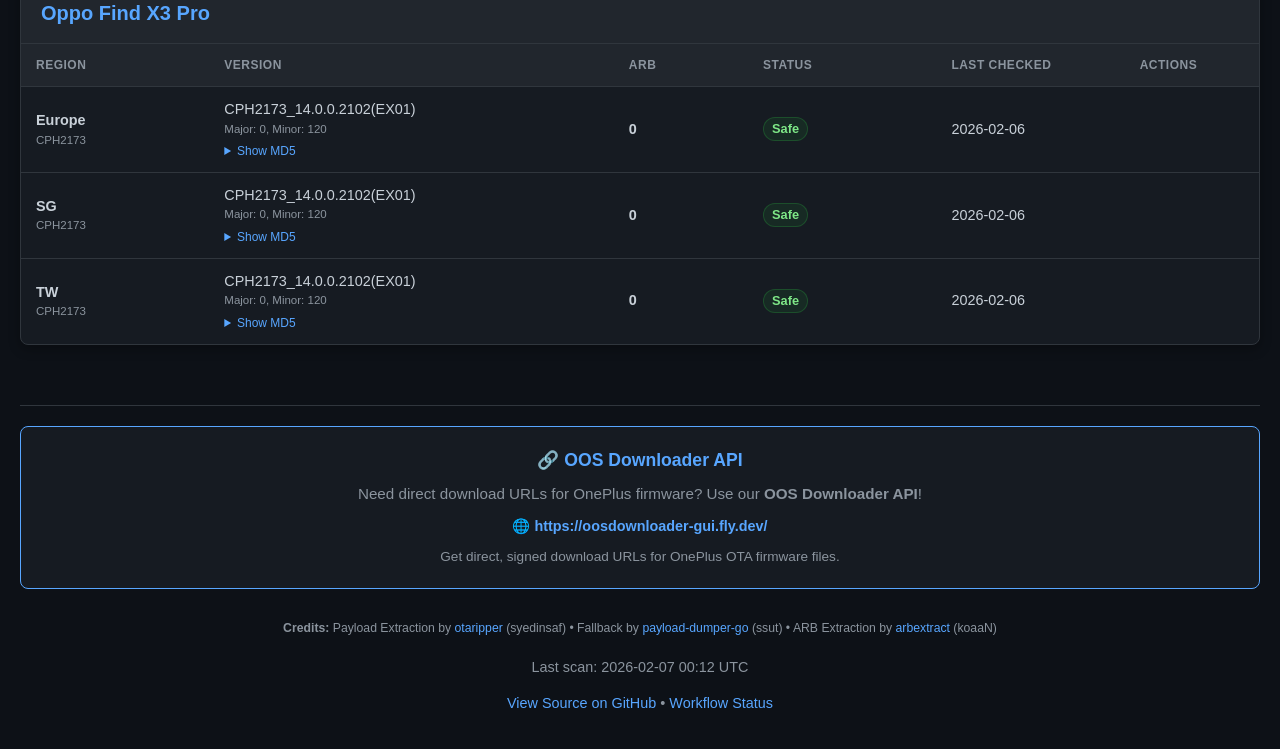
==== commit 46110b93: "Regenerate site with table fix" ====
--- a/page/index.html
+++ b/page/index.html
@@ -6,6 +6,22 @@
     <meta name="viewport" content="width=device-width, initial-scale=1.0">
     <title>OnePlus ARB Checker</title>
     <meta name="description" content="OnePlus Anti-Rollback (ARB) index tracker.">
+    <!-- Open Graph / Facebook -->
+    <meta property="og:type" content="website">
+    <meta property="og:url" content="https://bartixxx32.github.io/OnePlus-antirollchecker/">
+    <meta property="og:title" content="OnePlus ARB Checker">
+    <meta property="og:description"
+        content="Real-time Anti-Rollback (ARB) index tracking for OnePlus devices. Monitor firmware updates and protect your device.">
+    <!-- Twitter -->
+    <meta property="twitter:card" content="summary_large_image">
+    <meta property="twitter:url" content="https://bartixxx32.github.io/OnePlus-antirollchecker/">
+    <meta property="twitter:title" content="OnePlus ARB Checker">
+    <meta property="twitter:description"
+        content="Real-time Anti-Rollback (ARB) index tracking for OnePlus devices. Monitor firmware updates and protect your device.">
+
+    <!-- Favicon (SVG Data URI) -->
+    <link rel="icon"
+        href="data:image/svg+xml,<svg xmlns='http://www.w3.org/2000/svg' viewBox='0 0 100 100'><rect width='100' height='100' rx='20' fill='%23da3633'/><text x='50' y='70' font-family='Arial' font-size='60' font-weight='bold' fill='white' text-anchor='middle'>1+</text></svg>">
     <style>
         :root {
             --bg-color: #0d1117;
@@ -90,6 +106,8 @@
             border-collapse: collapse;
             font-size: 0.9em;
             table-layout: fixed;
+            min-width: 800px;
+            /* Ensure table is wide enough to scroll on mobile */
             /* Force fixed layout for consistency */
         }
 
@@ -241,6 +259,29 @@
             background-color: var(--accent-color);
             color: white;
         }
+
+        .search-container {
+            margin-top: 20px;
+            text-align: center;
+        }
+
+        #search-input {
+            width: 100%;
+            max-width: 400px;
+            padding: 10px 15px;
+            border: 1px solid var(--border-color);
+            background-color: var(--card-bg);
+            color: var(--text-color);
+            border-radius: 6px;
+            font-size: 1rem;
+            transition: border-color 0.2s;
+        }
+
+        #search-input:focus {
+            outline: none;
+            border-color: var(--accent-color);
+            box-shadow: 0 0 0 3px rgba(88, 166, 255, 0.2);
+        }
     </style>
 </head>
 
@@ -249,13 +290,17 @@
         <header>
             <h1>OnePlus ARB Checker</h1>
             <p class="subtitle">Real-time Anti-Rollback (ARB) index tracking for OnePlus devices</p>
+            <div class="search-container">
+                <input type="text" id="search-input" placeholder="🔍 Search devices (e.g. OnePlus 15, Nord)..."
+                    onkeyup="filterDevices()">
+            </div>
         </header>
 
         <div class="grid">
             
             <div class="card">
                 <div class="card-header">
-                    <h2>OnePlus 8T</h2>
+                    <h2>OnePlus 15</h2>
                 </div>
                 <div class="card-body">
                     <table>
@@ -273,22 +318,164 @@
                             
                             <tr>
                                 <td>
+                                    <strong>Global</strong>
+                                    <span class="meta-info">CPH2747</span>
+                                </td>
+                                <td class="version-cell" title="CPH2747_16.0.3.501(EX01)">
+                                    CPH2747_16.0.3.501(EX01)
+                                    <span class="meta-info">Major: 3,&nbsp;Minor: 0</span>
+                                    
+                                    <details style="margin-top:4px;">
+                                        <summary style="cursor:pointer; font-size:0.75rem; color:var(--accent-color);">
+                                            Show MD5</summary>
+                                        <code
+                                            style="display:block; font-size:0.7rem; background:#222; padding:4px; border-radius:4px; margin-top:2px; word-break: break-all;">4c9d70c8dbe2b867a7e497aa063acb71</code>
+                                    </details>
+                                    
+                                </td>
+                                <td><strong>0</strong></td>
+                                <td>
+                                    
+                                    <span class="badge badge-safe">Safe</span>
+                                    
+                                </td>
+                                <td>2026-02-06</td>
+                                <td>
+                                    
+                                    <button class="toggle-history"
+                                        onclick="toggleHistory('15-Global', this)">
+                                        History
+                                    </button>
+                                    
+                                </td>
+                            </tr>
+                            
+                            <tr id="history-15-Global"
+                                class="history-row">
+                                <td colspan="6">
+                                    <div class="history-container">
+                                        <h4 style="margin: 0 0 10px 0; font-size: 0.9rem;">📜 Version History - Global</h4>
+                                        <table class="history-table">
+                                            <thead>
+                                                <tr>
+                                                    <th>Firmware Version</th>
+                                                    <th>ARB</th>
+                                                    <th>Status</th>
+                                                    <th>OEM Version</th>
+                                                    <th>Last Seen</th>
+                                                </tr>
+                                            </thead>
+                                            <tbody>
+                                                
+                                                <tr>
+                                                    <td>CPH2747_16.0.1.303(EX01)</td>
+                                                    <td>0</td>
+                                                    <td>
+                                                        
+                                                        <span class="badge badge-safe">Safe</span>
+                                                        
+                                                    </td>
+                                                    <td>Major: 3, Minor: 0</td>
+                                                    <td>2026-02-06</td>
+                                                </tr>
+                                                
+                                                <tr>
+                                                    <td>CPH2747_16.0.2.401(EX01)</td>
+                                                    <td>0</td>
+                                                    <td>
+                                                        
+                                                        <span class="badge badge-safe">Safe</span>
+                                                        
+                                                    </td>
+                                                    <td>Major: 3, Minor: 0</td>
+                                                    <td>2026-02-04</td>
+                                                </tr>
+                                                
+                                            </tbody>
+                                        </table>
+                                    </div>
+                                </td>
+                            </tr>
+                            
+                            
+                            <tr>
+                                <td>
                                     <strong>Europe</strong>
-                                    <span class="meta-info">KB2003</span>
-                                </td>
-                                <td class="version-cell" title="KB2003_14.0.0.1311(EX01)">
-                                    KB2003_14.0.0.1311(EX01)
-                                    <span class="meta-info">Major: 0,&nbsp;Minor: 120</span>
-                                </td>
-                                <td><strong>0</strong></td>
-                                <td>
-                                    
-                                    <span class="badge badge-safe">Safe</span>
-                                    
-                                </td>
-                                <td>2026-02-04</td>
-                                <td>
-                                    
+                                    <span class="meta-info">CPH2747</span>
+                                </td>
+                                <td class="version-cell" title="CPH2747_16.0.3.501(EX01)">
+                                    CPH2747_16.0.3.501(EX01)
+                                    <span class="meta-info">Major: 3,&nbsp;Minor: 0</span>
+                                    
+                                    <details style="margin-top:4px;">
+                                        <summary style="cursor:pointer; font-size:0.75rem; color:var(--accent-color);">
+                                            Show MD5</summary>
+                                        <code
+                                            style="display:block; font-size:0.7rem; background:#222; padding:4px; border-radius:4px; margin-top:2px; word-break: break-all;">fbaeb7dc54da345cf94aeeced0af502c</code>
+                                    </details>
+                                    
+                                </td>
+                                <td><strong>0</strong></td>
+                                <td>
+                                    
+                                    <span class="badge badge-safe">Safe</span>
+                                    
+                                </td>
+                                <td>2026-02-06</td>
+                                <td>
+                                    
+                                    <button class="toggle-history"
+                                        onclick="toggleHistory('15-Europe', this)">
+                                        History
+                                    </button>
+                                    
+                                </td>
+                            </tr>
+                            
+                            <tr id="history-15-Europe"
+                                class="history-row">
+                                <td colspan="6">
+                                    <div class="history-container">
+                                        <h4 style="margin: 0 0 10px 0; font-size: 0.9rem;">📜 Version History - Europe</h4>
+                                        <table class="history-table">
+                                            <thead>
+                                                <tr>
+                                                    <th>Firmware Version</th>
+                                                    <th>ARB</th>
+                                                    <th>Status</th>
+                                                    <th>OEM Version</th>
+                                                    <th>Last Seen</th>
+                                                </tr>
+                                            </thead>
+                                            <tbody>
+                                                
+                                                <tr>
+                                                    <td>CPH2747_16.0.1.303(EX01)</td>
+                                                    <td>0</td>
+                                                    <td>
+                                                        
+                                                        <span class="badge badge-safe">Safe</span>
+                                                        
+                                                    </td>
+                                                    <td>Major: 3, Minor: 0</td>
+                                                    <td>2026-02-06</td>
+                                                </tr>
+                                                
+                                                <tr>
+                                                    <td>CPH2747_16.0.2.401(EX01)</td>
+                                                    <td>0</td>
+                                                    <td>
+                                                        
+                                                        <span class="badge badge-safe">Safe</span>
+                                                        
+                                                    </td>
+                                                    <td>Major: 3, Minor: 0</td>
+                                                    <td>2026-02-04</td>
+                                                </tr>
+                                                
+                                            </tbody>
+                                        </table>
+                                    </div>
                                 </td>
                             </tr>
                             
@@ -296,21 +483,156 @@
                             <tr>
                                 <td>
                                     <strong>India</strong>
-                                    <span class="meta-info">KB2001</span>
-                                </td>
-                                <td class="version-cell" title="KB2001_14.0.0.1311(EX01)">
-                                    KB2001_14.0.0.1311(EX01)
-                                    <span class="meta-info">Major: 0,&nbsp;Minor: 120</span>
-                                </td>
-                                <td><strong>0</strong></td>
-                                <td>
-                                    
-                                    <span class="badge badge-safe">Safe</span>
-                                    
-                                </td>
-                                <td>2026-02-04</td>
-                                <td>
-                                    
+                                    <span class="meta-info">CPH2745</span>
+                                </td>
+                                <td class="version-cell" title="CPH2745_16.0.3.503(EX01)">
+                                    CPH2745_16.0.3.503(EX01)
+                                    <span class="meta-info">Major: 3,&nbsp;Minor: 0</span>
+                                    
+                                    <details style="margin-top:4px;">
+                                        <summary style="cursor:pointer; font-size:0.75rem; color:var(--accent-color);">
+                                            Show MD5</summary>
+                                        <code
+                                            style="display:block; font-size:0.7rem; background:#222; padding:4px; border-radius:4px; margin-top:2px; word-break: break-all;">e9e6a68cc908913ac7a03578dc41366d</code>
+                                    </details>
+                                    
+                                </td>
+                                <td><strong>0</strong></td>
+                                <td>
+                                    
+                                    <span class="badge badge-safe">Safe</span>
+                                    
+                                </td>
+                                <td>2026-02-06</td>
+                                <td>
+                                    
+                                    <button class="toggle-history"
+                                        onclick="toggleHistory('15-India', this)">
+                                        History
+                                    </button>
+                                    
+                                </td>
+                            </tr>
+                            
+                            <tr id="history-15-India"
+                                class="history-row">
+                                <td colspan="6">
+                                    <div class="history-container">
+                                        <h4 style="margin: 0 0 10px 0; font-size: 0.9rem;">📜 Version History - India</h4>
+                                        <table class="history-table">
+                                            <thead>
+                                                <tr>
+                                                    <th>Firmware Version</th>
+                                                    <th>ARB</th>
+                                                    <th>Status</th>
+                                                    <th>OEM Version</th>
+                                                    <th>Last Seen</th>
+                                                </tr>
+                                            </thead>
+                                            <tbody>
+                                                
+                                                <tr>
+                                                    <td>CPH2745_16.0.2.401(EX01)</td>
+                                                    <td>0</td>
+                                                    <td>
+                                                        
+                                                        <span class="badge badge-safe">Safe</span>
+                                                        
+                                                    </td>
+                                                    <td>Major: 3, Minor: 0</td>
+                                                    <td>2026-02-06</td>
+                                                </tr>
+                                                
+                                                <tr>
+                                                    <td>CPH2745_16.0.3.501(EX01)</td>
+                                                    <td>0</td>
+                                                    <td>
+                                                        
+                                                        <span class="badge badge-safe">Safe</span>
+                                                        
+                                                    </td>
+                                                    <td>Major: 3, Minor: 0</td>
+                                                    <td>2026-02-04</td>
+                                                </tr>
+                                                
+                                            </tbody>
+                                        </table>
+                                    </div>
+                                </td>
+                            </tr>
+                            
+                            
+                            <tr>
+                                <td>
+                                    <strong>China</strong>
+                                    <span class="meta-info">PLK110</span>
+                                </td>
+                                <td class="version-cell" title="PLK110_16.0.3.503(CN01)">
+                                    PLK110_16.0.3.503(CN01)
+                                    <span class="meta-info">Major: 3,&nbsp;Minor: 0</span>
+                                    
+                                </td>
+                                <td><strong>0</strong></td>
+                                <td>
+                                    
+                                    <span class="badge badge-safe">Safe</span>
+                                    
+                                </td>
+                                <td>2026-02-06</td>
+                                <td>
+                                    
+                                    <button class="toggle-history"
+                                        onclick="toggleHistory('15-China', this)">
+                                        History
+                                    </button>
+                                    
+                                </td>
+                            </tr>
+                            
+                            <tr id="history-15-China"
+                                class="history-row">
+                                <td colspan="6">
+                                    <div class="history-container">
+                                        <h4 style="margin: 0 0 10px 0; font-size: 0.9rem;">📜 Version History - China</h4>
+                                        <table class="history-table">
+                                            <thead>
+                                                <tr>
+                                                    <th>Firmware Version</th>
+                                                    <th>ARB</th>
+                                                    <th>Status</th>
+                                                    <th>OEM Version</th>
+                                                    <th>Last Seen</th>
+                                                </tr>
+                                            </thead>
+                                            <tbody>
+                                                
+                                                <tr>
+                                                    <td>PLK110_16.0.3.502(CN01)</td>
+                                                    <td>0</td>
+                                                    <td>
+                                                        
+                                                        <span class="badge badge-safe">Safe</span>
+                                                        
+                                                    </td>
+                                                    <td>Major: 3, Minor: 0</td>
+                                                    <td>2026-02-04</td>
+                                                </tr>
+                                                
+                                                <tr>
+                                                    <td>PLK110_16.0.2.402(CN01)</td>
+                                                    <td>0</td>
+                                                    <td>
+                                                        
+                                                        <span class="badge badge-safe">Safe</span>
+                                                        
+                                                    </td>
+                                                    <td>Major: 3, Minor: 0</td>
+                                                    <td>2026-02-04</td>
+                                                </tr>
+                                                
+                                            </tbody>
+                                        </table>
+                                    </div>
                                 </td>
                             </tr>
                             
@@ -323,7 +645,7 @@
             
             <div class="card">
                 <div class="card-header">
-                    <h2>OnePlus 8 Pro</h2>
+                    <h2>OnePlus 15R</h2>
                 </div>
                 <div class="card-body">
                     <table>
@@ -341,20 +663,98 @@
                             
                             <tr>
                                 <td>
+                                    <strong>Global</strong>
+                                    <span class="meta-info">CPH2769</span>
+                                </td>
+                                <td class="version-cell" title="CPH2769_16.0.3.501(EX01)">
+                                    CPH2769_16.0.3.501(EX01)
+                                    <span class="meta-info">Major: 3,&nbsp;Minor: 0</span>
+                                    
+                                    <details style="margin-top:4px;">
+                                        <summary style="cursor:pointer; font-size:0.75rem; color:var(--accent-color);">
+                                            Show MD5</summary>
+                                        <code
+                                            style="display:block; font-size:0.7rem; background:#222; padding:4px; border-radius:4px; margin-top:2px; word-break: break-all;">cb319baa6d71168d9743f4b0492859f5</code>
+                                    </details>
+                                    
+                                </td>
+                                <td><strong>0</strong></td>
+                                <td>
+                                    
+                                    <span class="badge badge-safe">Safe</span>
+                                    
+                                </td>
+                                <td>2026-02-06</td>
+                                <td>
+                                    
+                                    <button class="toggle-history"
+                                        onclick="toggleHistory('15R-Global', this)">
+                                        History
+                                    </button>
+                                    
+                                </td>
+                            </tr>
+                            
+                            <tr id="history-15R-Global"
+                                class="history-row">
+                                <td colspan="6">
+                                    <div class="history-container">
+                                        <h4 style="margin: 0 0 10px 0; font-size: 0.9rem;">📜 Version History - Global</h4>
+                                        <table class="history-table">
+                                            <thead>
+                                                <tr>
+                                                    <th>Firmware Version</th>
+                                                    <th>ARB</th>
+                                                    <th>Status</th>
+                                                    <th>OEM Version</th>
+                                                    <th>Last Seen</th>
+                                                </tr>
+                                            </thead>
+                                            <tbody>
+                                                
+                                                <tr>
+                                                    <td>CPH2769_16.0.2.401(EX01)</td>
+                                                    <td>0</td>
+                                                    <td>
+                                                        
+                                                        <span class="badge badge-safe">Safe</span>
+                                                        
+                                                    </td>
+                                                    <td>Major: 3, Minor: 0</td>
+                                                    <td>2026-02-06</td>
+                                                </tr>
+                                                
+                                            </tbody>
+                                        </table>
+                                    </div>
+                                </td>
+                            </tr>
+                            
+                            
+                            <tr>
+                                <td>
                                     <strong>Europe</strong>
-                                    <span class="meta-info">IN2023</span>
-                                </td>
-                                <td class="version-cell" title="IN2023_13.1.0.590(EX01)">
-                                    IN2023_13.1.0.590(EX01)
-                                    <span class="meta-info">Major: 0,&nbsp;Minor: 120</span>
-                                </td>
-                                <td><strong>0</strong></td>
-                                <td>
-                                    
-                                    <span class="badge badge-safe">Safe</span>
-                                    
-                                </td>
-                                <td>2026-02-04</td>
+                                    <span class="meta-info">CPH2769</span>
+                                </td>
+                                <td class="version-cell" title="CPH2769_16.0.2.401(EX01)">
+                                    CPH2769_16.0.2.401(EX01)
+                                    <span class="meta-info">Major: 3,&nbsp;Minor: 0</span>
+                                    
+                                    <details style="margin-top:4px;">
+                                        <summary style="cursor:pointer; font-size:0.75rem; color:var(--accent-color);">
+                                            Show MD5</summary>
+                                        <code
+                                            style="display:block; font-size:0.7rem; background:#222; padding:4px; border-radius:4px; margin-top:2px; word-break: break-all;">77e4748592f464726b8d72f6614d2875</code>
+                                    </details>
+                                    
+                                </td>
+                                <td><strong>0</strong></td>
+                                <td>
+                                    
+                                    <span class="badge badge-safe">Safe</span>
+                                    
+                                </td>
+                                <td>2026-02-06</td>
                                 <td>
                                     
                                 </td>
@@ -364,43 +764,81 @@
                             <tr>
                                 <td>
                                     <strong>India</strong>
-                                    <span class="meta-info">IN2021</span>
-                                </td>
-                                <td class="version-cell" title="IN2021_13.1.0.590(EX01)">
-                                    IN2021_13.1.0.590(EX01)
-                                    <span class="meta-info">Major: 0,&nbsp;Minor: 120</span>
-                                </td>
-                                <td><strong>0</strong></td>
-                                <td>
-                                    
-                                    <span class="badge badge-safe">Safe</span>
-                                    
-                                </td>
-                                <td>2026-02-04</td>
-                                <td>
-                                    
-                                </td>
-                            </tr>
-                            
-                            
-                            <tr>
-                                <td>
-                                    <strong>North America</strong>
-                                    <span class="meta-info">IN2025</span>
-                                </td>
-                                <td class="version-cell" title="IN2025_11_F.67">
-                                    IN2025_11_F.67
-                                    <span class="meta-info">Major: 0,&nbsp;Minor: 120</span>
-                                </td>
-                                <td><strong>0</strong></td>
-                                <td>
-                                    
-                                    <span class="badge badge-safe">Safe</span>
-                                    
-                                </td>
-                                <td>2026-02-04</td>
-                                <td>
-                                    
+                                    <span class="meta-info">CPH2767</span>
+                                </td>
+                                <td class="version-cell" title="CPH2767_16.0.3.501(EX01)">
+                                    CPH2767_16.0.3.501(EX01)
+                                    <span class="meta-info">Major: 3,&nbsp;Minor: 0</span>
+                                    
+                                    <details style="margin-top:4px;">
+                                        <summary style="cursor:pointer; font-size:0.75rem; color:var(--accent-color);">
+                                            Show MD5</summary>
+                                        <code
+                                            style="display:block; font-size:0.7rem; background:#222; padding:4px; border-radius:4px; margin-top:2px; word-break: break-all;">b66486ede893305d3c4b297cef45d3f2</code>
+                                    </details>
+                                    
+                                </td>
+                                <td><strong>0</strong></td>
+                                <td>
+                                    
+                                    <span class="badge badge-safe">Safe</span>
+                                    
+                                </td>
+                                <td>2026-02-06</td>
+                                <td>
+                                    
+                                    <button class="toggle-history"
+                                        onclick="toggleHistory('15R-India', this)">
+                                        History
+                                    </button>
+                                    
+                                </td>
+                            </tr>
+                            
+                            <tr id="history-15R-India"
+                                class="history-row">
+                                <td colspan="6">
+                                    <div class="history-container">
+                                        <h4 style="margin: 0 0 10px 0; font-size: 0.9rem;">📜 Version History - India</h4>
+                                        <table class="history-table">
+                                            <thead>
+                                                <tr>
+                                                    <th>Firmware Version</th>
+                                                    <th>ARB</th>
+                                                    <th>Status</th>
+                                                    <th>OEM Version</th>
+                                                    <th>Last Seen</th>
+                                                </tr>
+                                            </thead>
+                                            <tbody>
+                                                
+                                                <tr>
+                                                    <td>CPH2767_16.0.2.401(EX01)</td>
+                                                    <td>0</td>
+                                                    <td>
+                                                        
+                                                        <span class="badge badge-safe">Safe</span>
+                                                        
+                                                    </td>
+                                                    <td>Major: 3, Minor: 0</td>
+                                                    <td>2026-02-04</td>
+                                                </tr>
+                                                
+                                                <tr>
+                                                    <td>CPH2767_16.0.1.305(EX01)</td>
+                                                    <td>0</td>
+                                                    <td>
+                                                        
+                                                        <span class="badge badge-safe">Safe</span>
+                                                        
+                                                    </td>
+                                                    <td>Major: 3, Minor: 0</td>
+                                                    <td>2026-02-04</td>
+                                                </tr>
+                                                
+                                            </tbody>
+                                        </table>
+                                    </div>
                                 </td>
                             </tr>
                             
@@ -413,7 +851,7 @@
             
             <div class="card">
                 <div class="card-header">
-                    <h2>OnePlus 8</h2>
+                    <h2>OnePlus 13</h2>
                 </div>
                 <div class="card-body">
                     <table>
@@ -431,22 +869,164 @@
                             
                             <tr>
                                 <td>
+                                    <strong>Global</strong>
+                                    <span class="meta-info">CPH2653</span>
+                                </td>
+                                <td class="version-cell" title="CPH2653_16.0.3.501(EX01)">
+                                    CPH2653_16.0.3.501(EX01)
+                                    <span class="meta-info">Major: 3,&nbsp;Minor: 0</span>
+                                    
+                                    <details style="margin-top:4px;">
+                                        <summary style="cursor:pointer; font-size:0.75rem; color:var(--accent-color);">
+                                            Show MD5</summary>
+                                        <code
+                                            style="display:block; font-size:0.7rem; background:#222; padding:4px; border-radius:4px; margin-top:2px; word-break: break-all;">55382e1f872388d09a539d64ce09d65e</code>
+                                    </details>
+                                    
+                                </td>
+                                <td><strong>1</strong></td>
+                                <td>
+                                    
+                                    <span class="badge badge-danger">Protected</span>
+                                    
+                                </td>
+                                <td>2026-02-06</td>
+                                <td>
+                                    
+                                    <button class="toggle-history"
+                                        onclick="toggleHistory('13-Global', this)">
+                                        History
+                                    </button>
+                                    
+                                </td>
+                            </tr>
+                            
+                            <tr id="history-13-Global"
+                                class="history-row">
+                                <td colspan="6">
+                                    <div class="history-container">
+                                        <h4 style="margin: 0 0 10px 0; font-size: 0.9rem;">📜 Version History - Global</h4>
+                                        <table class="history-table">
+                                            <thead>
+                                                <tr>
+                                                    <th>Firmware Version</th>
+                                                    <th>ARB</th>
+                                                    <th>Status</th>
+                                                    <th>OEM Version</th>
+                                                    <th>Last Seen</th>
+                                                </tr>
+                                            </thead>
+                                            <tbody>
+                                                
+                                                <tr>
+                                                    <td>CPH2653_16.0.1.304(EX01)</td>
+                                                    <td>0</td>
+                                                    <td>
+                                                        
+                                                        <span class="badge badge-safe">Safe</span>
+                                                        
+                                                    </td>
+                                                    <td>Major: 3, Minor: 0</td>
+                                                    <td>2026-02-06</td>
+                                                </tr>
+                                                
+                                                <tr>
+                                                    <td>CPH2653_16.0.2.402(EX01)</td>
+                                                    <td>0</td>
+                                                    <td>
+                                                        
+                                                        <span class="badge badge-safe">Safe</span>
+                                                        
+                                                    </td>
+                                                    <td>Major: 3, Minor: 0</td>
+                                                    <td>2026-02-04</td>
+                                                </tr>
+                                                
+                                            </tbody>
+                                        </table>
+                                    </div>
+                                </td>
+                            </tr>
+                            
+                            
+                            <tr>
+                                <td>
                                     <strong>Europe</strong>
-                                    <span class="meta-info">IN2013</span>
-                                </td>
-                                <td class="version-cell" title="IN2013_13.1.0.593(EX01)">
-                                    IN2013_13.1.0.593(EX01)
-                                    <span class="meta-info">Major: 0,&nbsp;Minor: 120</span>
-                                </td>
-                                <td><strong>0</strong></td>
-                                <td>
-                                    
-                                    <span class="badge badge-safe">Safe</span>
-                                    
-                                </td>
-                                <td>2026-02-04</td>
-                                <td>
-                                    
+                                    <span class="meta-info">CPH2653</span>
+                                </td>
+                                <td class="version-cell" title="CPH2653_16.0.3.501(EX01)">
+                                    CPH2653_16.0.3.501(EX01)
+                                    <span class="meta-info">Major: 3,&nbsp;Minor: 0</span>
+                                    
+                                    <details style="margin-top:4px;">
+                                        <summary style="cursor:pointer; font-size:0.75rem; color:var(--accent-color);">
+                                            Show MD5</summary>
+                                        <code
+                                            style="display:block; font-size:0.7rem; background:#222; padding:4px; border-radius:4px; margin-top:2px; word-break: break-all;">4a5640ac2917ad8baeb334b286572b46</code>
+                                    </details>
+                                    
+                                </td>
+                                <td><strong>1</strong></td>
+                                <td>
+                                    
+                                    <span class="badge badge-danger">Protected</span>
+                                    
+                                </td>
+                                <td>2026-02-06</td>
+                                <td>
+                                    
+                                    <button class="toggle-history"
+                                        onclick="toggleHistory('13-Europe', this)">
+                                        History
+                                    </button>
+                                    
+                                </td>
+                            </tr>
+                            
+                            <tr id="history-13-Europe"
+                                class="history-row">
+                                <td colspan="6">
+                                    <div class="history-container">
+                                        <h4 style="margin: 0 0 10px 0; font-size: 0.9rem;">📜 Version History - Europe</h4>
+                                        <table class="history-table">
+                                            <thead>
+                                                <tr>
+                                                    <th>Firmware Version</th>
+                                                    <th>ARB</th>
+                                                    <th>Status</th>
+                                                    <th>OEM Version</th>
+                                                    <th>Last Seen</th>
+                                                </tr>
+                                            </thead>
+                                            <tbody>
+                                                
+                                                <tr>
+                                                    <td>CPH2653_16.0.2.402(EX01)</td>
+                                                    <td>0</td>
+                                                    <td>
+                                                        
+                                                        <span class="badge badge-safe">Safe</span>
+                                                        
+                                                    </td>
+                                                    <td>Major: 3, Minor: 0</td>
+                                                    <td>2026-02-04</td>
+                                                </tr>
+                                                
+                                                <tr>
+                                                    <td>CPH2653_16.0.1.304(EX01)</td>
+                                                    <td>0</td>
+                                                    <td>
+                                                        
+                                                        <span class="badge badge-safe">Safe</span>
+                                                        
+                                                    </td>
+                                                    <td>Major: 3, Minor: 0</td>
+                                                    <td>2026-02-04</td>
+                                                </tr>
+                                                
+                                            </tbody>
+                                        </table>
+                                    </div>
                                 </td>
                             </tr>
                             
@@ -454,21 +1034,81 @@
                             <tr>
                                 <td>
                                     <strong>India</strong>
-                                    <span class="meta-info">IN2011</span>
-                                </td>
-                                <td class="version-cell" title="IN2011_13.1.0.590(EX01)">
-                                    IN2011_13.1.0.590(EX01)
-                                    <span class="meta-info">Major: 0,&nbsp;Minor: 120</span>
-                                </td>
-                                <td><strong>0</strong></td>
-                                <td>
-                                    
-                                    <span class="badge badge-safe">Safe</span>
-                                    
-                                </td>
-                                <td>2026-02-04</td>
-                                <td>
-                                    
+                                    <span class="meta-info">CPH2649</span>
+                                </td>
+                                <td class="version-cell" title="CPH2649_16.0.3.501(EX01)">
+                                    CPH2649_16.0.3.501(EX01)
+                                    <span class="meta-info">Major: 3,&nbsp;Minor: 0</span>
+                                    
+                                    <details style="margin-top:4px;">
+                                        <summary style="cursor:pointer; font-size:0.75rem; color:var(--accent-color);">
+                                            Show MD5</summary>
+                                        <code
+                                            style="display:block; font-size:0.7rem; background:#222; padding:4px; border-radius:4px; margin-top:2px; word-break: break-all;">c5987fd6c9052e39b5dce573883b2f97</code>
+                                    </details>
+                                    
+                                </td>
+                                <td><strong>1</strong></td>
+                                <td>
+                                    
+                                    <span class="badge badge-danger">Protected</span>
+                                    
+                                </td>
+                                <td>2026-02-06</td>
+                                <td>
+                                    
+                                    <button class="toggle-history"
+                                        onclick="toggleHistory('13-India', this)">
+                                        History
+                                    </button>
+                                    
+                                </td>
+                            </tr>
+                            
+                            <tr id="history-13-India"
+                                class="history-row">
+                                <td colspan="6">
+                                    <div class="history-container">
+                                        <h4 style="margin: 0 0 10px 0; font-size: 0.9rem;">📜 Version History - India</h4>
+                                        <table class="history-table">
+                                            <thead>
+                                                <tr>
+                                                    <th>Firmware Version</th>
+                                                    <th>ARB</th>
+                                                    <th>Status</th>
+                                                    <th>OEM Version</th>
+                                                    <th>Last Seen</th>
+                                                </tr>
+                                            </thead>
+                                            <tbody>
+                                                
+                                                <tr>
+                                                    <td>CPH2649_16.0.2.402(EX01)</td>
+                                                    <td>0</td>
+                                                    <td>
+                                                        
+                                                        <span class="badge badge-safe">Safe</span>
+                                                        
+                                                    </td>
+                                                    <td>Major: 3, Minor: 0</td>
+                                                    <td>2026-02-04</td>
+                                                </tr>
+                                                
+                                                <tr>
+                                                    <td>CPH2649_16.0.1.304(EX01)</td>
+                                                    <td>0</td>
+                                                    <td>
+                                                        
+                                                        <span class="badge badge-safe">Safe</span>
+                                                        
+                                                    </td>
+                                                    <td>Major: 3, Minor: 0</td>
+                                                    <td>2026-02-04</td>
+                                                </tr>
+                                                
+                                            </tbody>
+                                        </table>
+                                    </div>
                                 </td>
                             </tr>
                             
@@ -476,21 +1116,156 @@
                             <tr>
                                 <td>
                                     <strong>North America</strong>
-                                    <span class="meta-info">IN2015</span>
-                                </td>
-                                <td class="version-cell" title="IN2015_11_F.67">
-                                    IN2015_11_F.67
-                                    <span class="meta-info">Major: 0,&nbsp;Minor: 120</span>
-                                </td>
-                                <td><strong>0</strong></td>
-                                <td>
-                                    
-                                    <span class="badge badge-safe">Safe</span>
-                                    
-                                </td>
-                                <td>2026-02-04</td>
-                                <td>
-                                    
+                                    <span class="meta-info">CPH2655</span>
+                                </td>
+                                <td class="version-cell" title="CPH2655_15.0.0.832(EX01)">
+                                    CPH2655_15.0.0.832(EX01)
+                                    <span class="meta-info">Major: 3,&nbsp;Minor: 0</span>
+                                    
+                                    <details style="margin-top:4px;">
+                                        <summary style="cursor:pointer; font-size:0.75rem; color:var(--accent-color);">
+                                            Show MD5</summary>
+                                        <code
+                                            style="display:block; font-size:0.7rem; background:#222; padding:4px; border-radius:4px; margin-top:2px; word-break: break-all;">7d0ce94be24263393454ae140889a523</code>
+                                    </details>
+                                    
+                                </td>
+                                <td><strong>0</strong></td>
+                                <td>
+                                    
+                                    <span class="badge badge-safe">Safe</span>
+                                    
+                                </td>
+                                <td>2026-02-06</td>
+                                <td>
+                                    
+                                    <button class="toggle-history"
+                                        onclick="toggleHistory('13-North-America', this)">
+                                        History
+                                    </button>
+                                    
+                                </td>
+                            </tr>
+                            
+                            <tr id="history-13-North-America"
+                                class="history-row">
+                                <td colspan="6">
+                                    <div class="history-container">
+                                        <h4 style="margin: 0 0 10px 0; font-size: 0.9rem;">📜 Version History - North America</h4>
+                                        <table class="history-table">
+                                            <thead>
+                                                <tr>
+                                                    <th>Firmware Version</th>
+                                                    <th>ARB</th>
+                                                    <th>Status</th>
+                                                    <th>OEM Version</th>
+                                                    <th>Last Seen</th>
+                                                </tr>
+                                            </thead>
+                                            <tbody>
+                                                
+                                                <tr>
+                                                    <td>CPH2655_15.0.0.405(EX01)</td>
+                                                    <td>0</td>
+                                                    <td>
+                                                        
+                                                        <span class="badge badge-safe">Safe</span>
+                                                        
+                                                    </td>
+                                                    <td>Major: 3, Minor: 0</td>
+                                                    <td>2026-02-04</td>
+                                                </tr>
+                                                
+                                            </tbody>
+                                        </table>
+                                    </div>
+                                </td>
+                            </tr>
+                            
+                            
+                            <tr>
+                                <td>
+                                    <strong>China</strong>
+                                    <span class="meta-info">PJZ110</span>
+                                </td>
+                                <td class="version-cell" title="PJZ110_16.0.3.502(CN01)">
+                                    PJZ110_16.0.3.502(CN01)
+                                    <span class="meta-info">Major: 3,&nbsp;Minor: 0</span>
+                                    
+                                </td>
+                                <td><strong>1</strong></td>
+                                <td>
+                                    
+                                    <span class="badge badge-danger">Protected</span>
+                                    
+                                </td>
+                                <td>2026-02-06</td>
+                                <td>
+                                    
+                                    <button class="toggle-history"
+                                        onclick="toggleHistory('13-China', this)">
+                                        History
+                                    </button>
+                                    
+                                </td>
+                            </tr>
+                            
+                            <tr id="history-13-China"
+                                class="history-row">
+                                <td colspan="6">
+                                    <div class="history-container">
+                                        <h4 style="margin: 0 0 10px 0; font-size: 0.9rem;">📜 Version History - China</h4>
+                                        <table class="history-table">
+                                            <thead>
+                                                <tr>
+                                                    <th>Firmware Version</th>
+                                                    <th>ARB</th>
+                                                    <th>Status</th>
+                                                    <th>OEM Version</th>
+                                                    <th>Last Seen</th>
+                                                </tr>
+                                            </thead>
+                                            <tbody>
+                                                
+                                                <tr>
+                                                    <td>PJZ110_16.0.3.501(CN01)</td>
+                                                    <td>1</td>
+                                                    <td>
+                                                        
+                                                        <span class="badge badge-danger">Protected</span>
+                                                        
+                                                    </td>
+                                                    <td>Major: 3, Minor: 0</td>
+                                                    <td>2026-02-04</td>
+                                                </tr>
+                                                
+                                                <tr>
+                                                    <td>PJZ110_16.0.2.403(CN01)</td>
+                                                    <td>0</td>
+                                                    <td>
+                                                        
+                                                        <span class="badge badge-safe">Safe</span>
+                                                        
+                                                    </td>
+                                                    <td>Major: 3, Minor: 0</td>
+                                                    <td>2026-02-04</td>
+                                                </tr>
+                                                
+                                                <tr>
+                                                    <td>PJZ110_16.0.1.303(CN01)</td>
+                                                    <td>0</td>
+                                                    <td>
+                                                        
+                                                        <span class="badge badge-safe">Safe</span>
+                                                        
+                                                    </td>
+                                                    <td>Major: 3, Minor: 0</td>
+                                                    <td>2026-02-04</td>
+                                                </tr>
+                                                
+                                            </tbody>
+                                        </table>
+                                    </div>
                                 </td>
                             </tr>
                             
@@ -503,7 +1278,7 @@
             
             <div class="card">
                 <div class="card-header">
-                    <h2>OnePlus 7T Pro</h2>
+                    <h2>OnePlus Open</h2>
                 </div>
                 <div class="card-body">
                     <table>
@@ -522,21 +1297,105 @@
                             <tr>
                                 <td>
                                     <strong>Europe</strong>
-                                    <span class="meta-info">HD1913</span>
-                                </td>
-                                <td class="version-cell" title="HD1913_11_F.22">
-                                    HD1913_11_F.22
-                                    <span class="meta-info">Major: 0,&nbsp;Minor: 120</span>
-                                </td>
-                                <td><strong>0</strong></td>
-                                <td>
-                                    
-                                    <span class="badge badge-safe">Safe</span>
-                                    
-                                </td>
-                                <td>2026-02-04</td>
-                                <td>
-                                    
+                                    <span class="meta-info">CPH2551</span>
+                                </td>
+                                <td class="version-cell" title="CPH2551_16.0.3.500(EX01)">
+                                    CPH2551_16.0.3.500(EX01)
+                                    <span class="meta-info">Major: 2,&nbsp;Minor: 0</span>
+                                    
+                                    <details style="margin-top:4px;">
+                                        <summary style="cursor:pointer; font-size:0.75rem; color:var(--accent-color);">
+                                            Show MD5</summary>
+                                        <code
+                                            style="display:block; font-size:0.7rem; background:#222; padding:4px; border-radius:4px; margin-top:2px; word-break: break-all;">c6e40fec39894a2f17684fc5d826dbce</code>
+                                    </details>
+                                    
+                                </td>
+                                <td><strong>0</strong></td>
+                                <td>
+                                    
+                                    <span class="badge badge-safe">Safe</span>
+                                    
+                                </td>
+                                <td>2026-02-06</td>
+                                <td>
+                                    
+                                    <button class="toggle-history"
+                                        onclick="toggleHistory('Open-Europe', this)">
+                                        History
+                                    </button>
+                                    
+                                </td>
+                            </tr>
+                            
+                            <tr id="history-Open-Europe"
+                                class="history-row">
+                                <td colspan="6">
+                                    <div class="history-container">
+                                        <h4 style="margin: 0 0 10px 0; font-size: 0.9rem;">📜 Version History - Europe</h4>
+                                        <table class="history-table">
+                                            <thead>
+                                                <tr>
+                                                    <th>Firmware Version</th>
+                                                    <th>ARB</th>
+                                                    <th>Status</th>
+                                                    <th>OEM Version</th>
+                                                    <th>Last Seen</th>
+                                                </tr>
+                                            </thead>
+                                            <tbody>
+                                                
+                                                <tr>
+                                                    <td>CPH2551_16.0.2.400(EX01)</td>
+                                                    <td>0</td>
+                                                    <td>
+                                                        
+                                                        <span class="badge badge-safe">Safe</span>
+                                                        
+                                                    </td>
+                                                    <td>Major: 2, Minor: 0</td>
+                                                    <td>2026-02-06</td>
+                                                </tr>
+                                                
+                                                <tr>
+                                                    <td>CPH2551_15.0.0.863(EX01)</td>
+                                                    <td>0</td>
+                                                    <td>
+                                                        
+                                                        <span class="badge badge-safe">Safe</span>
+                                                        
+                                                    </td>
+                                                    <td>Major: 2, Minor: 0</td>
+                                                    <td>2026-02-06</td>
+                                                </tr>
+                                                
+                                                <tr>
+                                                    <td>CPH2551_16.0.1.300(EX01)</td>
+                                                    <td>0</td>
+                                                    <td>
+                                                        
+                                                        <span class="badge badge-safe">Safe</span>
+                                                        
+                                                    </td>
+                                                    <td>Major: 2, Minor: 0</td>
+                                                    <td>2026-02-04</td>
+                                                </tr>
+                                                
+                                                <tr>
+                                                    <td>CPH2551_16.0.0.201(EX01)</td>
+                                                    <td>0</td>
+                                                    <td>
+                                                        
+                                                        <span class="badge badge-safe">Safe</span>
+                                                        
+                                                    </td>
+                                                    <td>Major: 2, Minor: 0</td>
+                                                    <td>2026-02-04</td>
+                                                </tr>
+                                                
+                                            </tbody>
+                                        </table>
+                                    </div>
                                 </td>
                             </tr>
                             
@@ -544,19 +1403,121 @@
                             <tr>
                                 <td>
                                     <strong>India</strong>
-                                    <span class="meta-info">HD1911</span>
-                                </td>
-                                <td class="version-cell" title="HD1911_11_F.22">
-                                    HD1911_11_F.22
-                                    <span class="meta-info">Major: 0,&nbsp;Minor: 120</span>
-                                </td>
-                                <td><strong>0</strong></td>
-                                <td>
-                                    
-                                    <span class="badge badge-safe">Safe</span>
-                                    
-                                </td>
-                                <td>2026-02-04</td>
+                                    <span class="meta-info">CPH2551</span>
+                                </td>
+                                <td class="version-cell" title="CPH2551_16.0.3.500(EX01)">
+                                    CPH2551_16.0.3.500(EX01)
+                                    <span class="meta-info">Major: 2,&nbsp;Minor: 0</span>
+                                    
+                                    <details style="margin-top:4px;">
+                                        <summary style="cursor:pointer; font-size:0.75rem; color:var(--accent-color);">
+                                            Show MD5</summary>
+                                        <code
+                                            style="display:block; font-size:0.7rem; background:#222; padding:4px; border-radius:4px; margin-top:2px; word-break: break-all;">33f9bce9ecb17b30e8f84f97c91edb7f</code>
+                                    </details>
+                                    
+                                </td>
+                                <td><strong>0</strong></td>
+                                <td>
+                                    
+                                    <span class="badge badge-safe">Safe</span>
+                                    
+                                </td>
+                                <td>2026-02-06</td>
+                                <td>
+                                    
+                                    <button class="toggle-history"
+                                        onclick="toggleHistory('Open-India', this)">
+                                        History
+                                    </button>
+                                    
+                                </td>
+                            </tr>
+                            
+                            <tr id="history-Open-India"
+                                class="history-row">
+                                <td colspan="6">
+                                    <div class="history-container">
+                                        <h4 style="margin: 0 0 10px 0; font-size: 0.9rem;">📜 Version History - India</h4>
+                                        <table class="history-table">
+                                            <thead>
+                                                <tr>
+                                                    <th>Firmware Version</th>
+                                                    <th>ARB</th>
+                                                    <th>Status</th>
+                                                    <th>OEM Version</th>
+                                                    <th>Last Seen</th>
+                                                </tr>
+                                            </thead>
+                                            <tbody>
+                                                
+                                                <tr>
+                                                    <td>CPH2551_16.0.1.300(EX01)</td>
+                                                    <td>0</td>
+                                                    <td>
+                                                        
+                                                        <span class="badge badge-safe">Safe</span>
+                                                        
+                                                    </td>
+                                                    <td>Major: 2, Minor: 0</td>
+                                                    <td>2026-02-06</td>
+                                                </tr>
+                                                
+                                                <tr>
+                                                    <td>CPH2551_16.0.2.400(EX01)</td>
+                                                    <td>0</td>
+                                                    <td>
+                                                        
+                                                        <span class="badge badge-safe">Safe</span>
+                                                        
+                                                    </td>
+                                                    <td>Major: 2, Minor: 0</td>
+                                                    <td>2026-02-04</td>
+                                                </tr>
+                                                
+                                                <tr>
+                                                    <td>CPH2551_16.0.0.201(EX01)</td>
+                                                    <td>0</td>
+                                                    <td>
+                                                        
+                                                        <span class="badge badge-safe">Safe</span>
+                                                        
+                                                    </td>
+                                                    <td>Major: 2, Minor: 0</td>
+                                                    <td>2026-02-04</td>
+                                                </tr>
+                                                
+                                            </tbody>
+                                        </table>
+                                    </div>
+                                </td>
+                            </tr>
+                            
+                            
+                            <tr>
+                                <td>
+                                    <strong>North America</strong>
+                                    <span class="meta-info">CPH2551</span>
+                                </td>
+                                <td class="version-cell" title="CPH2551_15.0.0.822(EX01)">
+                                    CPH2551_15.0.0.822(EX01)
+                                    <span class="meta-info">Major: 2,&nbsp;Minor: 0</span>
+                                    
+                                    <details style="margin-top:4px;">
+                                        <summary style="cursor:pointer; font-size:0.75rem; color:var(--accent-color);">
+                                            Show MD5</summary>
+                                        <code
+                                            style="display:block; font-size:0.7rem; background:#222; padding:4px; border-radius:4px; margin-top:2px; word-break: break-all;">9ee66cf78b25acaee3681d138f04c04f</code>
+                                    </details>
+                                    
+                                </td>
+                                <td><strong>0</strong></td>
+                                <td>
+                                    
+                                    <span class="badge badge-safe">Safe</span>
+                                    
+                                </td>
+                                <td>2026-02-06</td>
                                 <td>
                                     
                                 </td>
@@ -571,7 +1532,7 @@
             
             <div class="card">
                 <div class="card-header">
-                    <h2>OnePlus 7T</h2>
+                    <h2>OnePlus 12</h2>
                 </div>
                 <div class="card-body">
                     <table>
@@ -589,22 +1550,164 @@
                             
                             <tr>
                                 <td>
+                                    <strong>Global</strong>
+                                    <span class="meta-info">CPH2581</span>
+                                </td>
+                                <td class="version-cell" title="CPH2581_16.0.3.500(EX01)">
+                                    CPH2581_16.0.3.500(EX01)
+                                    <span class="meta-info">Major: 3,&nbsp;Minor: 0</span>
+                                    
+                                    <details style="margin-top:4px;">
+                                        <summary style="cursor:pointer; font-size:0.75rem; color:var(--accent-color);">
+                                            Show MD5</summary>
+                                        <code
+                                            style="display:block; font-size:0.7rem; background:#222; padding:4px; border-radius:4px; margin-top:2px; word-break: break-all;">3386a9f7548f18e9cda8558ca851a059</code>
+                                    </details>
+                                    
+                                </td>
+                                <td><strong>1</strong></td>
+                                <td>
+                                    
+                                    <span class="badge badge-danger">Protected</span>
+                                    
+                                </td>
+                                <td>2026-02-06</td>
+                                <td>
+                                    
+                                    <button class="toggle-history"
+                                        onclick="toggleHistory('12-Global', this)">
+                                        History
+                                    </button>
+                                    
+                                </td>
+                            </tr>
+                            
+                            <tr id="history-12-Global"
+                                class="history-row">
+                                <td colspan="6">
+                                    <div class="history-container">
+                                        <h4 style="margin: 0 0 10px 0; font-size: 0.9rem;">📜 Version History - Global</h4>
+                                        <table class="history-table">
+                                            <thead>
+                                                <tr>
+                                                    <th>Firmware Version</th>
+                                                    <th>ARB</th>
+                                                    <th>Status</th>
+                                                    <th>OEM Version</th>
+                                                    <th>Last Seen</th>
+                                                </tr>
+                                            </thead>
+                                            <tbody>
+                                                
+                                                <tr>
+                                                    <td>CPH2581_16.0.0.201(EX01)</td>
+                                                    <td>0</td>
+                                                    <td>
+                                                        
+                                                        <span class="badge badge-safe">Safe</span>
+                                                        
+                                                    </td>
+                                                    <td>Major: 3, Minor: 0</td>
+                                                    <td>2026-02-06</td>
+                                                </tr>
+                                                
+                                                <tr>
+                                                    <td>CPH2581_15.0.0.863(EX01)</td>
+                                                    <td>0</td>
+                                                    <td>
+                                                        
+                                                        <span class="badge badge-safe">Safe</span>
+                                                        
+                                                    </td>
+                                                    <td>Major: 3, Minor: 0</td>
+                                                    <td>2026-02-04</td>
+                                                </tr>
+                                                
+                                            </tbody>
+                                        </table>
+                                    </div>
+                                </td>
+                            </tr>
+                            
+                            
+                            <tr>
+                                <td>
                                     <strong>Europe</strong>
-                                    <span class="meta-info">HD1903</span>
-                                </td>
-                                <td class="version-cell" title="HD1903_11_F.22">
-                                    HD1903_11_F.22
-                                    <span class="meta-info">Major: 0,&nbsp;Minor: 120</span>
-                                </td>
-                                <td><strong>0</strong></td>
-                                <td>
-                                    
-                                    <span class="badge badge-safe">Safe</span>
-                                    
-                                </td>
-                                <td>2026-02-04</td>
-                                <td>
-                                    
+                                    <span class="meta-info">CPH2581</span>
+                                </td>
+                                <td class="version-cell" title="CPH2581_16.0.3.500(EX01)">
+                                    CPH2581_16.0.3.500(EX01)
+                                    <span class="meta-info">Major: 3,&nbsp;Minor: 0</span>
+                                    
+                                    <details style="margin-top:4px;">
+                                        <summary style="cursor:pointer; font-size:0.75rem; color:var(--accent-color);">
+                                            Show MD5</summary>
+                                        <code
+                                            style="display:block; font-size:0.7rem; background:#222; padding:4px; border-radius:4px; margin-top:2px; word-break: break-all;">3770e5ac2f6e8750d8172ca2788bd36b</code>
+                                    </details>
+                                    
+                                </td>
+                                <td><strong>1</strong></td>
+                                <td>
+                                    
+                                    <span class="badge badge-danger">Protected</span>
+                                    
+                                </td>
+                                <td>2026-02-06</td>
+                                <td>
+                                    
+                                    <button class="toggle-history"
+                                        onclick="toggleHistory('12-Europe', this)">
+                                        History
+                                    </button>
+                                    
+                                </td>
+                            </tr>
+                            
+                            <tr id="history-12-Europe"
+                                class="history-row">
+                                <td colspan="6">
+                                    <div class="history-container">
+                                        <h4 style="margin: 0 0 10px 0; font-size: 0.9rem;">📜 Version History - Europe</h4>
+                                        <table class="history-table">
+                                            <thead>
+                                                <tr>
+                                                    <th>Firmware Version</th>
+                                                    <th>ARB</th>
+                                                    <th>Status</th>
+                                                    <th>OEM Version</th>
+                                                    <th>Last Seen</th>
+                                                </tr>
+                                            </thead>
+                                            <tbody>
+                                                
+                                                <tr>
+                                                    <td>CPH2581_16.0.0.201(EX01)</td>
+                                                    <td>0</td>
+                                                    <td>
+                                                        
+                                                        <span class="badge badge-safe">Safe</span>
+                                                        
+                                                    </td>
+                                                    <td>Major: 3, Minor: 0</td>
+                                                    <td>2026-02-04</td>
+                                                </tr>
+                                                
+                                                <tr>
+                                                    <td>CPH2581_15.0.0.863(EX01)</td>
+                                                    <td>0</td>
+                                                    <td>
+                                                        
+                                                        <span class="badge badge-safe">Safe</span>
+                                                        
+                                                    </td>
+                                                    <td>Major: 3, Minor: 0</td>
+                                                    <td>2026-02-04</td>
+                                                </tr>
+                                                
+                                            </tbody>
+                                        </table>
+                                    </div>
                                 </td>
                             </tr>
                             
@@ -612,21 +1715,186 @@
                             <tr>
                                 <td>
                                     <strong>India</strong>
-                                    <span class="meta-info">HD1901</span>
-                                </td>
-                                <td class="version-cell" title="HD1901_11_F.22">
-                                    HD1901_11_F.22
-                                    <span class="meta-info">Major: 0,&nbsp;Minor: 120</span>
-                                </td>
-                                <td><strong>0</strong></td>
-                                <td>
-                                    
-                                    <span class="badge badge-safe">Safe</span>
-                                    
-                                </td>
-                                <td>2026-02-04</td>
-                                <td>
-                                    
+                                    <span class="meta-info">CPH2573</span>
+                                </td>
+                                <td class="version-cell" title="CPH2573_16.0.3.500(EX01)">
+                                    CPH2573_16.0.3.500(EX01)
+                                    <span class="meta-info">Major: 3,&nbsp;Minor: 0</span>
+                                    
+                                    <details style="margin-top:4px;">
+                                        <summary style="cursor:pointer; font-size:0.75rem; color:var(--accent-color);">
+                                            Show MD5</summary>
+                                        <code
+                                            style="display:block; font-size:0.7rem; background:#222; padding:4px; border-radius:4px; margin-top:2px; word-break: break-all;">54fd9ec64be6d91bb7b68b9c14864033</code>
+                                    </details>
+                                    
+                                </td>
+                                <td><strong>1</strong></td>
+                                <td>
+                                    
+                                    <span class="badge badge-danger">Protected</span>
+                                    
+                                </td>
+                                <td>2026-02-06</td>
+                                <td>
+                                    
+                                    <button class="toggle-history"
+                                        onclick="toggleHistory('12-India', this)">
+                                        History
+                                    </button>
+                                    
+                                </td>
+                            </tr>
+                            
+                            <tr id="history-12-India"
+                                class="history-row">
+                                <td colspan="6">
+                                    <div class="history-container">
+                                        <h4 style="margin: 0 0 10px 0; font-size: 0.9rem;">📜 Version History - India</h4>
+                                        <table class="history-table">
+                                            <thead>
+                                                <tr>
+                                                    <th>Firmware Version</th>
+                                                    <th>ARB</th>
+                                                    <th>Status</th>
+                                                    <th>OEM Version</th>
+                                                    <th>Last Seen</th>
+                                                </tr>
+                                            </thead>
+                                            <tbody>
+                                                
+                                                <tr>
+                                                    <td>CPH2573_16.0.2.400(EX01)</td>
+                                                    <td>0</td>
+                                                    <td>
+                                                        
+                                                        <span class="badge badge-safe">Safe</span>
+                                                        
+                                                    </td>
+                                                    <td>Major: 3, Minor: 0</td>
+                                                    <td>2026-02-04</td>
+                                                </tr>
+                                                
+                                                <tr>
+                                                    <td>CPH2573_16.0.1.300(EX01)</td>
+                                                    <td>0</td>
+                                                    <td>
+                                                        
+                                                        <span class="badge badge-safe">Safe</span>
+                                                        
+                                                    </td>
+                                                    <td>Major: 3, Minor: 0</td>
+                                                    <td>2026-02-04</td>
+                                                </tr>
+                                                
+                                            </tbody>
+                                        </table>
+                                    </div>
+                                </td>
+                            </tr>
+                            
+                            
+                            <tr>
+                                <td>
+                                    <strong>North America</strong>
+                                    <span class="meta-info">CPH2583</span>
+                                </td>
+                                <td class="version-cell" title="CPH2583_11_C.61">
+                                    CPH2583_11_C.61
+                                    <span class="meta-info">Major: 3,&nbsp;Minor: 0</span>
+                                    
+                                    <details style="margin-top:4px;">
+                                        <summary style="cursor:pointer; font-size:0.75rem; color:var(--accent-color);">
+                                            Show MD5</summary>
+                                        <code
+                                            style="display:block; font-size:0.7rem; background:#222; padding:4px; border-radius:4px; margin-top:2px; word-break: break-all;">0930cc879bd35c5c17c3f0e4eb0b014b</code>
+                                    </details>
+                                    
+                                </td>
+                                <td><strong>0</strong></td>
+                                <td>
+                                    
+                                    <span class="badge badge-safe">Safe</span>
+                                    
+                                </td>
+                                <td>2026-02-06</td>
+                                <td>
+                                    
+                                </td>
+                            </tr>
+                            
+                            
+                            <tr>
+                                <td>
+                                    <strong>China</strong>
+                                    <span class="meta-info">PJD110</span>
+                                </td>
+                                <td class="version-cell" title="PJD110_16.0.3.500(CN01)">
+                                    PJD110_16.0.3.500(CN01)
+                                    <span class="meta-info">Major: 3,&nbsp;Minor: 0</span>
+                                    
+                                </td>
+                                <td><strong>1</strong></td>
+                                <td>
+                                    
+                                    <span class="badge badge-danger">Protected</span>
+                                    
+                                </td>
+                                <td>2026-02-06</td>
+                                <td>
+                                    
+                                    <button class="toggle-history"
+                                        onclick="toggleHistory('12-China', this)">
+                                        History
+                                    </button>
+                                    
+                                </td>
+                            </tr>
+                            
+                            <tr id="history-12-China"
+                                class="history-row">
+                                <td colspan="6">
+                                    <div class="history-container">
+                                        <h4 style="margin: 0 0 10px 0; font-size: 0.9rem;">📜 Version History - China</h4>
+                                        <table class="history-table">
+                                            <thead>
+                                                <tr>
+                                                    <th>Firmware Version</th>
+                                                    <th>ARB</th>
+                                                    <th>Status</th>
+                                                    <th>OEM Version</th>
+                                                    <th>Last Seen</th>
+                                                </tr>
+                                            </thead>
+                                            <tbody>
+                                                
+                                                <tr>
+                                                    <td>PJD110_16.0.1.300(CN01)</td>
+                                                    <td>0</td>
+                                                    <td>
+                                                        
+                                                        <span class="badge badge-safe">Safe</span>
+                                                        
+                                                    </td>
+                                                    <td>Major: 3, Minor: 0</td>
+                                                    <td>2026-02-04</td>
+                                                </tr>
+                                                
+                                                <tr>
+                                                    <td>PJD110_16.0.0.201(CN01)</td>
+                                                    <td>0</td>
+                                                    <td>
+                                                        
+                                                        <span class="badge badge-safe">Safe</span>
+                                                        
+                                                    </td>
+                                                    <td>Major: 3, Minor: 0</td>
+                                                    <td>2026-02-04</td>
+                                                </tr>
+                                                
+                                            </tbody>
+                                        </table>
+                                    </div>
                                 </td>
                             </tr>
                             
@@ -639,7 +1907,7 @@
             
             <div class="card">
                 <div class="card-header">
-                    <h2>OnePlus 7 Pro</h2>
+                    <h2>OnePlus 12R</h2>
                 </div>
                 <div class="card-body">
                     <table>
@@ -657,20 +1925,58 @@
                             
                             <tr>
                                 <td>
+                                    <strong>Global</strong>
+                                    <span class="meta-info">CPH2609</span>
+                                </td>
+                                <td class="version-cell" title="CPH2609_16.0.1.300(EX01)">
+                                    CPH2609_16.0.1.300(EX01)
+                                    <span class="meta-info">Major: 2,&nbsp;Minor: 0</span>
+                                    
+                                    <details style="margin-top:4px;">
+                                        <summary style="cursor:pointer; font-size:0.75rem; color:var(--accent-color);">
+                                            Show MD5</summary>
+                                        <code
+                                            style="display:block; font-size:0.7rem; background:#222; padding:4px; border-radius:4px; margin-top:2px; word-break: break-all;">27066da992805a67c321ab81caf83ff7</code>
+                                    </details>
+                                    
+                                </td>
+                                <td><strong>0</strong></td>
+                                <td>
+                                    
+                                    <span class="badge badge-safe">Safe</span>
+                                    
+                                </td>
+                                <td>2026-02-06</td>
+                                <td>
+                                    
+                                </td>
+                            </tr>
+                            
+                            
+                            <tr>
+                                <td>
                                     <strong>Europe</strong>
-                                    <span class="meta-info">GM1913</span>
-                                </td>
-                                <td class="version-cell" title="GM1913_11_H.40">
-                                    GM1913_11_H.40
-                                    <span class="meta-info">Major: 0,&nbsp;Minor: 120</span>
-                                </td>
-                                <td><strong>0</strong></td>
-                                <td>
-                                    
-                                    <span class="badge badge-safe">Safe</span>
-                                    
-                                </td>
-                                <td>2026-02-04</td>
+                                    <span class="meta-info">CPH2609</span>
+                                </td>
+                                <td class="version-cell" title="CPH2609_16.0.2.401(EX01)">
+                                    CPH2609_16.0.2.401(EX01)
+                                    <span class="meta-info">Major: 2,&nbsp;Minor: 0</span>
+                                    
+                                    <details style="margin-top:4px;">
+                                        <summary style="cursor:pointer; font-size:0.75rem; color:var(--accent-color);">
+                                            Show MD5</summary>
+                                        <code
+                                            style="display:block; font-size:0.7rem; background:#222; padding:4px; border-radius:4px; margin-top:2px; word-break: break-all;">6ad8b8c67ad8500b573df241254fcdd6</code>
+                                    </details>
+                                    
+                                </td>
+                                <td><strong>0</strong></td>
+                                <td>
+                                    
+                                    <span class="badge badge-safe">Safe</span>
+                                    
+                                </td>
+                                <td>2026-02-06</td>
                                 <td>
                                     
                                 </td>
@@ -680,19 +1986,57 @@
                             <tr>
                                 <td>
                                     <strong>India</strong>
-                                    <span class="meta-info">GM1911</span>
-                                </td>
-                                <td class="version-cell" title="GM1911_11_H.40">
-                                    GM1911_11_H.40
-                                    <span class="meta-info">Major: 0,&nbsp;Minor: 120</span>
-                                </td>
-                                <td><strong>0</strong></td>
-                                <td>
-                                    
-                                    <span class="badge badge-safe">Safe</span>
-                                    
-                                </td>
-                                <td>2026-02-04</td>
+                                    <span class="meta-info">CPH2585</span>
+                                </td>
+                                <td class="version-cell" title="CPH2585_16.0.3.500(EX01)">
+                                    CPH2585_16.0.3.500(EX01)
+                                    <span class="meta-info">Major: 2,&nbsp;Minor: 0</span>
+                                    
+                                    <details style="margin-top:4px;">
+                                        <summary style="cursor:pointer; font-size:0.75rem; color:var(--accent-color);">
+                                            Show MD5</summary>
+                                        <code
+                                            style="display:block; font-size:0.7rem; background:#222; padding:4px; border-radius:4px; margin-top:2px; word-break: break-all;">febde3a798251dc6ce1c3d29d6f6cb9e</code>
+                                    </details>
+                                    
+                                </td>
+                                <td><strong>0</strong></td>
+                                <td>
+                                    
+                                    <span class="badge badge-safe">Safe</span>
+                                    
+                                </td>
+                                <td>2026-02-06</td>
+                                <td>
+                                    
+                                </td>
+                            </tr>
+                            
+                            
+                            <tr>
+                                <td>
+                                    <strong>North America</strong>
+                                    <span class="meta-info">CPH2611</span>
+                                </td>
+                                <td class="version-cell" title="CPH2611_11_A.65">
+                                    CPH2611_11_A.65
+                                    <span class="meta-info">Major: 2,&nbsp;Minor: 0</span>
+                                    
+                                    <details style="margin-top:4px;">
+                                        <summary style="cursor:pointer; font-size:0.75rem; color:var(--accent-color);">
+                                            Show MD5</summary>
+                                        <code
+                                            style="display:block; font-size:0.7rem; background:#222; padding:4px; border-radius:4px; margin-top:2px; word-break: break-all;">a16a2f0dbbd5eeaff10041299f4d1508</code>
+                                    </details>
+                                    
+                                </td>
+                                <td><strong>0</strong></td>
+                                <td>
+                                    
+                                    <span class="badge badge-safe">Safe</span>
+                                    
+                                </td>
+                                <td>2026-02-06</td>
                                 <td>
                                     
                                 </td>
@@ -707,7 +2051,7 @@
             
             <div class="card">
                 <div class="card-header">
-                    <h2>OnePlus 7</h2>
+                    <h2>OnePlus 11</h2>
                 </div>
                 <div class="card-body">
                     <table>
@@ -725,22 +2069,176 @@
                             
                             <tr>
                                 <td>
+                                    <strong>Global</strong>
+                                    <span class="meta-info">CPH2449</span>
+                                </td>
+                                <td class="version-cell" title="CPH2449_16.0.2.400(EX01)">
+                                    CPH2449_16.0.2.400(EX01)
+                                    <span class="meta-info">Major: 2,&nbsp;Minor: 0</span>
+                                    
+                                    <details style="margin-top:4px;">
+                                        <summary style="cursor:pointer; font-size:0.75rem; color:var(--accent-color);">
+                                            Show MD5</summary>
+                                        <code
+                                            style="display:block; font-size:0.7rem; background:#222; padding:4px; border-radius:4px; margin-top:2px; word-break: break-all;">b5745266807941dfbd1740eb4d81b26c</code>
+                                    </details>
+                                    
+                                </td>
+                                <td><strong>0</strong></td>
+                                <td>
+                                    
+                                    <span class="badge badge-safe">Safe</span>
+                                    
+                                </td>
+                                <td>2026-02-06</td>
+                                <td>
+                                    
+                                    <button class="toggle-history"
+                                        onclick="toggleHistory('11-Global', this)">
+                                        History
+                                    </button>
+                                    
+                                </td>
+                            </tr>
+                            
+                            <tr id="history-11-Global"
+                                class="history-row">
+                                <td colspan="6">
+                                    <div class="history-container">
+                                        <h4 style="margin: 0 0 10px 0; font-size: 0.9rem;">📜 Version History - Global</h4>
+                                        <table class="history-table">
+                                            <thead>
+                                                <tr>
+                                                    <th>Firmware Version</th>
+                                                    <th>ARB</th>
+                                                    <th>Status</th>
+                                                    <th>OEM Version</th>
+                                                    <th>Last Seen</th>
+                                                </tr>
+                                            </thead>
+                                            <tbody>
+                                                
+                                                <tr>
+                                                    <td>CPH2449_15.0.0.862(EX01)</td>
+                                                    <td>0</td>
+                                                    <td>
+                                                        
+                                                        <span class="badge badge-safe">Safe</span>
+                                                        
+                                                    </td>
+                                                    <td>Major: 2, Minor: 0</td>
+                                                    <td>2026-02-06</td>
+                                                </tr>
+                                                
+                                                <tr>
+                                                    <td>CPH2449_15.0.0.600(EX01)</td>
+                                                    <td>0</td>
+                                                    <td>
+                                                        
+                                                        <span class="badge badge-safe">Safe</span>
+                                                        
+                                                    </td>
+                                                    <td>Major: 2, Minor: 0</td>
+                                                    <td>2026-02-04</td>
+                                                </tr>
+                                                
+                                            </tbody>
+                                        </table>
+                                    </div>
+                                </td>
+                            </tr>
+                            
+                            
+                            <tr>
+                                <td>
                                     <strong>Europe</strong>
-                                    <span class="meta-info">GM1903</span>
-                                </td>
-                                <td class="version-cell" title="GM1903_11_H.40">
-                                    GM1903_11_H.40
-                                    <span class="meta-info">Major: 0,&nbsp;Minor: 120</span>
-                                </td>
-                                <td><strong>0</strong></td>
-                                <td>
-                                    
-                                    <span class="badge badge-safe">Safe</span>
-                                    
-                                </td>
-                                <td>2026-02-04</td>
-                                <td>
-                                    
+                                    <span class="meta-info">CPH2449</span>
+                                </td>
+                                <td class="version-cell" title="CPH2449_16.0.2.401(EX01)">
+                                    CPH2449_16.0.2.401(EX01)
+                                    <span class="meta-info">Major: 2,&nbsp;Minor: 0</span>
+                                    
+                                    <details style="margin-top:4px;">
+                                        <summary style="cursor:pointer; font-size:0.75rem; color:var(--accent-color);">
+                                            Show MD5</summary>
+                                        <code
+                                            style="display:block; font-size:0.7rem; background:#222; padding:4px; border-radius:4px; margin-top:2px; word-break: break-all;">7f3b8a402aaba42654f4b23aa3065120</code>
+                                    </details>
+                                    
+                                </td>
+                                <td><strong>0</strong></td>
+                                <td>
+                                    
+                                    <span class="badge badge-safe">Safe</span>
+                                    
+                                </td>
+                                <td>2026-02-06</td>
+                                <td>
+                                    
+                                    <button class="toggle-history"
+                                        onclick="toggleHistory('11-Europe', this)">
+                                        History
+                                    </button>
+                                    
+                                </td>
+                            </tr>
+                            
+                            <tr id="history-11-Europe"
+                                class="history-row">
+                                <td colspan="6">
+                                    <div class="history-container">
+                                        <h4 style="margin: 0 0 10px 0; font-size: 0.9rem;">📜 Version History - Europe</h4>
+                                        <table class="history-table">
+                                            <thead>
+                                                <tr>
+                                                    <th>Firmware Version</th>
+                                                    <th>ARB</th>
+                                                    <th>Status</th>
+                                                    <th>OEM Version</th>
+                                                    <th>Last Seen</th>
+                                                </tr>
+                                            </thead>
+                                            <tbody>
+                                                
+                                                <tr>
+                                                    <td>CPH2449_15.0.0.600(EX01)</td>
+                                                    <td>0</td>
+                                                    <td>
+                                                        
+                                                        <span class="badge badge-safe">Safe</span>
+                                                        
+                                                    </td>
+                                                    <td>Major: 2, Minor: 0</td>
+                                                    <td>2026-02-06</td>
+                                                </tr>
+                                                
+                                                <tr>
+                                                    <td>CPH2449_16.0.2.400(EX01)</td>
+                                                    <td>0</td>
+                                                    <td>
+                                                        
+                                                        <span class="badge badge-safe">Safe</span>
+                                                        
+                                                    </td>
+                                                    <td>Major: 2, Minor: 0</td>
+                                                    <td>2026-02-04</td>
+                                                </tr>
+                                                
+                                                <tr>
+                                                    <td>CPH2449_15.0.0.862(EX01)</td>
+                                                    <td>0</td>
+                                                    <td>
+                                                        
+                                                        <span class="badge badge-safe">Safe</span>
+                                                        
+                                                    </td>
+                                                    <td>Major: 2, Minor: 0</td>
+                                                    <td>2026-02-04</td>
+                                                </tr>
+                                                
+                                            </tbody>
+                                        </table>
+                                    </div>
                                 </td>
                             </tr>
                             
@@ -748,19 +2246,133 @@
                             <tr>
                                 <td>
                                     <strong>India</strong>
-                                    <span class="meta-info">GM1901</span>
-                                </td>
-                                <td class="version-cell" title="GM1901_11_H.40">
-                                    GM1901_11_H.40
-                                    <span class="meta-info">Major: 0,&nbsp;Minor: 120</span>
-                                </td>
-                                <td><strong>0</strong></td>
-                                <td>
-                                    
-                                    <span class="badge badge-safe">Safe</span>
-                                    
-                                </td>
-                                <td>2026-02-04</td>
+                                    <span class="meta-info">CPH2447</span>
+                                </td>
+                                <td class="version-cell" title="CPH2447_16.0.3.500(EX01)">
+                                    CPH2447_16.0.3.500(EX01)
+                                    <span class="meta-info">Major: 2,&nbsp;Minor: 0</span>
+                                    
+                                    <details style="margin-top:4px;">
+                                        <summary style="cursor:pointer; font-size:0.75rem; color:var(--accent-color);">
+                                            Show MD5</summary>
+                                        <code
+                                            style="display:block; font-size:0.7rem; background:#222; padding:4px; border-radius:4px; margin-top:2px; word-break: break-all;">f98c5382db9a4486355e5fa4e7979abd</code>
+                                    </details>
+                                    
+                                </td>
+                                <td><strong>0</strong></td>
+                                <td>
+                                    
+                                    <span class="badge badge-safe">Safe</span>
+                                    
+                                </td>
+                                <td>2026-02-06</td>
+                                <td>
+                                    
+                                    <button class="toggle-history"
+                                        onclick="toggleHistory('11-India', this)">
+                                        History
+                                    </button>
+                                    
+                                </td>
+                            </tr>
+                            
+                            <tr id="history-11-India"
+                                class="history-row">
+                                <td colspan="6">
+                                    <div class="history-container">
+                                        <h4 style="margin: 0 0 10px 0; font-size: 0.9rem;">📜 Version History - India</h4>
+                                        <table class="history-table">
+                                            <thead>
+                                                <tr>
+                                                    <th>Firmware Version</th>
+                                                    <th>ARB</th>
+                                                    <th>Status</th>
+                                                    <th>OEM Version</th>
+                                                    <th>Last Seen</th>
+                                                </tr>
+                                            </thead>
+                                            <tbody>
+                                                
+                                                <tr>
+                                                    <td>CPH2447_16.0.1.300(EX01)</td>
+                                                    <td>0</td>
+                                                    <td>
+                                                        
+                                                        <span class="badge badge-safe">Safe</span>
+                                                        
+                                                    </td>
+                                                    <td>Major: 2, Minor: 0</td>
+                                                    <td>2026-02-06</td>
+                                                </tr>
+                                                
+                                                <tr>
+                                                    <td>CPH2447_16.0.2.400(EX01)</td>
+                                                    <td>0</td>
+                                                    <td>
+                                                        
+                                                        <span class="badge badge-safe">Safe</span>
+                                                        
+                                                    </td>
+                                                    <td>Major: 2, Minor: 0</td>
+                                                    <td>2026-02-04</td>
+                                                </tr>
+                                                
+                                                <tr>
+                                                    <td>CPH2447_15.0.0.862(EX01)</td>
+                                                    <td>0</td>
+                                                    <td>
+                                                        
+                                                        <span class="badge badge-safe">Safe</span>
+                                                        
+                                                    </td>
+                                                    <td>Major: 2, Minor: 0</td>
+                                                    <td>2026-02-04</td>
+                                                </tr>
+                                                
+                                                <tr>
+                                                    <td>CPH2447_15.0.0.600(EX01)</td>
+                                                    <td>0</td>
+                                                    <td>
+                                                        
+                                                        <span class="badge badge-safe">Safe</span>
+                                                        
+                                                    </td>
+                                                    <td>Major: 2, Minor: 0</td>
+                                                    <td>2026-02-04</td>
+                                                </tr>
+                                                
+                                            </tbody>
+                                        </table>
+                                    </div>
+                                </td>
+                            </tr>
+                            
+                            
+                            <tr>
+                                <td>
+                                    <strong>North America</strong>
+                                    <span class="meta-info">CPH2451</span>
+                                </td>
+                                <td class="version-cell" title="CPH2451_15.0.0.800(EX01)">
+                                    CPH2451_15.0.0.800(EX01)
+                                    <span class="meta-info">Major: 2,&nbsp;Minor: 0</span>
+                                    
+                                    <details style="margin-top:4px;">
+                                        <summary style="cursor:pointer; font-size:0.75rem; color:var(--accent-color);">
+                                            Show MD5</summary>
+                                        <code
+                                            style="display:block; font-size:0.7rem; background:#222; padding:4px; border-radius:4px; margin-top:2px; word-break: break-all;">6cf186b46c64e0e0f81ce44f9df02689</code>
+                                    </details>
+                                    
+                                </td>
+                                <td><strong>0</strong></td>
+                                <td>
+                                    
+                                    <span class="badge badge-safe">Safe</span>
+                                    
+                                </td>
+                                <td>2026-02-06</td>
                                 <td>
                                     
                                 </td>
@@ -775,7 +2387,7 @@
             
             <div class="card">
                 <div class="card-header">
-                    <h2>OnePlus Nord</h2>
+                    <h2>OnePlus 11R</h2>
                 </div>
                 <div class="card-body">
                     <table>
@@ -793,44 +2405,94 @@
                             
                             <tr>
                                 <td>
-                                    <strong>Europe</strong>
-                                    <span class="meta-info">AC2003</span>
-                                </td>
-                                <td class="version-cell" title="AC2003_11_F.24">
-                                    AC2003_11_F.24
-                                    <span class="meta-info">Major: 0,&nbsp;Minor: 120</span>
-                                </td>
-                                <td><strong>0</strong></td>
-                                <td>
-                                    
-                                    <span class="badge badge-safe">Safe</span>
-                                    
-                                </td>
-                                <td>2026-02-04</td>
-                                <td>
-                                    
-                                </td>
-                            </tr>
-                            
-                            
-                            <tr>
-                                <td>
                                     <strong>India</strong>
-                                    <span class="meta-info">AC2001</span>
-                                </td>
-                                <td class="version-cell" title="AC2001_11_F.24">
-                                    AC2001_11_F.24
-                                    <span class="meta-info">Major: 0,&nbsp;Minor: 120</span>
-                                </td>
-                                <td><strong>0</strong></td>
-                                <td>
-                                    
-                                    <span class="badge badge-safe">Safe</span>
-                                    
-                                </td>
-                                <td>2026-02-04</td>
-                                <td>
-                                    
+                                    <span class="meta-info">CPH2487</span>
+                                </td>
+                                <td class="version-cell" title="CPH2487_16.0.2.400(EX01)">
+                                    CPH2487_16.0.2.400(EX01)
+                                    <span class="meta-info">Major: 2,&nbsp;Minor: 0</span>
+                                    
+                                    <details style="margin-top:4px;">
+                                        <summary style="cursor:pointer; font-size:0.75rem; color:var(--accent-color);">
+                                            Show MD5</summary>
+                                        <code
+                                            style="display:block; font-size:0.7rem; background:#222; padding:4px; border-radius:4px; margin-top:2px; word-break: break-all;">d81040f0f7c1ce65b89094847abbec6a</code>
+                                    </details>
+                                    
+                                </td>
+                                <td><strong>0</strong></td>
+                                <td>
+                                    
+                                    <span class="badge badge-safe">Safe</span>
+                                    
+                                </td>
+                                <td>2026-02-06</td>
+                                <td>
+                                    
+                                    <button class="toggle-history"
+                                        onclick="toggleHistory('11R-India', this)">
+                                        History
+                                    </button>
+                                    
+                                </td>
+                            </tr>
+                            
+                            <tr id="history-11R-India"
+                                class="history-row">
+                                <td colspan="6">
+                                    <div class="history-container">
+                                        <h4 style="margin: 0 0 10px 0; font-size: 0.9rem;">📜 Version History - India</h4>
+                                        <table class="history-table">
+                                            <thead>
+                                                <tr>
+                                                    <th>Firmware Version</th>
+                                                    <th>ARB</th>
+                                                    <th>Status</th>
+                                                    <th>OEM Version</th>
+                                                    <th>Last Seen</th>
+                                                </tr>
+                                            </thead>
+                                            <tbody>
+                                                
+                                                <tr>
+                                                    <td>CPH2487_15.0.0.870(EX01)</td>
+                                                    <td>0</td>
+                                                    <td>
+                                                        
+                                                        <span class="badge badge-safe">Safe</span>
+                                                        
+                                                    </td>
+                                                    <td>Major: 2, Minor: 0</td>
+                                                    <td>2026-02-06</td>
+                                                </tr>
+                                                
+                                                <tr>
+                                                    <td>CPH2487_15.0.0.601(EX01)</td>
+                                                    <td>0</td>
+                                                    <td>
+                                                        
+                                                        <span class="badge badge-safe">Safe</span>
+                                                        
+                                                    </td>
+                                                    <td>Major: 2, Minor: 0</td>
+                                                    <td>2026-02-04</td>
+                                                </tr>
+                                                
+                                                <tr>
+                                                    <td>CPH2487_14.0.0.810(EX01)</td>
+                                                    <td>0</td>
+                                                    <td>
+                                                        
+                                                        <span class="badge badge-safe">Safe</span>
+                                                        
+                                                    </td>
+                                                    <td>Major: 2, Minor: 0</td>
+                                                    <td>2026-02-04</td>
+                                                </tr>
+                                                
+                                            </tbody>
+                                        </table>
+                                    </div>
                                 </td>
                             </tr>
                             
@@ -843,7 +2505,7 @@
             
             <div class="card">
                 <div class="card-header">
-                    <h2>OnePlus Ace 3 Pro</h2>
+                    <h2>OnePlus 10 Pro</h2>
                 </div>
                 <div class="card-body">
                     <table>
@@ -861,22 +2523,375 @@
                             
                             <tr>
                                 <td>
+                                    <strong>Global</strong>
+                                    <span class="meta-info">NE2213</span>
+                                </td>
+                                <td class="version-cell" title="NE2213_16.0.3.500(EX01)">
+                                    NE2213_16.0.3.500(EX01)
+                                    <span class="meta-info">Major: 2,&nbsp;Minor: 0</span>
+                                    
+                                    <details style="margin-top:4px;">
+                                        <summary style="cursor:pointer; font-size:0.75rem; color:var(--accent-color);">
+                                            Show MD5</summary>
+                                        <code
+                                            style="display:block; font-size:0.7rem; background:#222; padding:4px; border-radius:4px; margin-top:2px; word-break: break-all;">442a1ffc6ab53fdcafb05e4b555a7c31</code>
+                                    </details>
+                                    
+                                </td>
+                                <td><strong>0</strong></td>
+                                <td>
+                                    
+                                    <span class="badge badge-safe">Safe</span>
+                                    
+                                </td>
+                                <td>2026-02-06</td>
+                                <td>
+                                    
+                                    <button class="toggle-history"
+                                        onclick="toggleHistory('10-Pro-Global', this)">
+                                        History
+                                    </button>
+                                    
+                                </td>
+                            </tr>
+                            
+                            <tr id="history-10-Pro-Global"
+                                class="history-row">
+                                <td colspan="6">
+                                    <div class="history-container">
+                                        <h4 style="margin: 0 0 10px 0; font-size: 0.9rem;">📜 Version History - Global</h4>
+                                        <table class="history-table">
+                                            <thead>
+                                                <tr>
+                                                    <th>Firmware Version</th>
+                                                    <th>ARB</th>
+                                                    <th>Status</th>
+                                                    <th>OEM Version</th>
+                                                    <th>Last Seen</th>
+                                                </tr>
+                                            </thead>
+                                            <tbody>
+                                                
+                                                <tr>
+                                                    <td>NE2213_15.0.0.1302(EX01)</td>
+                                                    <td>0</td>
+                                                    <td>
+                                                        
+                                                        <span class="badge badge-safe">Safe</span>
+                                                        
+                                                    </td>
+                                                    <td>Major: 2, Minor: 0</td>
+                                                    <td>2026-02-06</td>
+                                                </tr>
+                                                
+                                                <tr>
+                                                    <td>NE2213_14.0.0.940(EX01)</td>
+                                                    <td>0</td>
+                                                    <td>
+                                                        
+                                                        <span class="badge badge-safe">Safe</span>
+                                                        
+                                                    </td>
+                                                    <td>Major: 2, Minor: 0</td>
+                                                    <td>2026-02-06</td>
+                                                </tr>
+                                                
+                                                <tr>
+                                                    <td>NE2213_15.0.0.700(EX01)</td>
+                                                    <td>0</td>
+                                                    <td>
+                                                        
+                                                        <span class="badge badge-safe">Safe</span>
+                                                        
+                                                    </td>
+                                                    <td>Major: 2, Minor: 0</td>
+                                                    <td>2026-02-04</td>
+                                                </tr>
+                                                
+                                            </tbody>
+                                        </table>
+                                    </div>
+                                </td>
+                            </tr>
+                            
+                            
+                            <tr>
+                                <td>
+                                    <strong>Europe</strong>
+                                    <span class="meta-info">NE2213</span>
+                                </td>
+                                <td class="version-cell" title="NE2213_16.0.3.500(EX01)">
+                                    NE2213_16.0.3.500(EX01)
+                                    <span class="meta-info">Major: 2,&nbsp;Minor: 0</span>
+                                    
+                                    <details style="margin-top:4px;">
+                                        <summary style="cursor:pointer; font-size:0.75rem; color:var(--accent-color);">
+                                            Show MD5</summary>
+                                        <code
+                                            style="display:block; font-size:0.7rem; background:#222; padding:4px; border-radius:4px; margin-top:2px; word-break: break-all;">0602a2e727fc048cf73ad53577013a9a</code>
+                                    </details>
+                                    
+                                </td>
+                                <td><strong>0</strong></td>
+                                <td>
+                                    
+                                    <span class="badge badge-safe">Safe</span>
+                                    
+                                </td>
+                                <td>2026-02-06</td>
+                                <td>
+                                    
+                                    <button class="toggle-history"
+                                        onclick="toggleHistory('10-Pro-Europe', this)">
+                                        History
+                                    </button>
+                                    
+                                </td>
+                            </tr>
+                            
+                            <tr id="history-10-Pro-Europe"
+                                class="history-row">
+                                <td colspan="6">
+                                    <div class="history-container">
+                                        <h4 style="margin: 0 0 10px 0; font-size: 0.9rem;">📜 Version History - Europe</h4>
+                                        <table class="history-table">
+                                            <thead>
+                                                <tr>
+                                                    <th>Firmware Version</th>
+                                                    <th>ARB</th>
+                                                    <th>Status</th>
+                                                    <th>OEM Version</th>
+                                                    <th>Last Seen</th>
+                                                </tr>
+                                            </thead>
+                                            <tbody>
+                                                
+                                                <tr>
+                                                    <td>NE2213_15.0.0.1302(EX01)</td>
+                                                    <td>0</td>
+                                                    <td>
+                                                        
+                                                        <span class="badge badge-safe">Safe</span>
+                                                        
+                                                    </td>
+                                                    <td>Major: 2, Minor: 0</td>
+                                                    <td>2026-02-06</td>
+                                                </tr>
+                                                
+                                                <tr>
+                                                    <td>NE2213_15.0.0.700(EX01)</td>
+                                                    <td>0</td>
+                                                    <td>
+                                                        
+                                                        <span class="badge badge-safe">Safe</span>
+                                                        
+                                                    </td>
+                                                    <td>Major: 2, Minor: 0</td>
+                                                    <td>2026-02-04</td>
+                                                </tr>
+                                                
+                                                <tr>
+                                                    <td>NE2213_14.0.0.940(EX01)</td>
+                                                    <td>0</td>
+                                                    <td>
+                                                        
+                                                        <span class="badge badge-safe">Safe</span>
+                                                        
+                                                    </td>
+                                                    <td>Major: 2, Minor: 0</td>
+                                                    <td>2026-02-04</td>
+                                                </tr>
+                                                
+                                            </tbody>
+                                        </table>
+                                    </div>
+                                </td>
+                            </tr>
+                            
+                            
+                            <tr>
+                                <td>
+                                    <strong>India</strong>
+                                    <span class="meta-info">NE2211</span>
+                                </td>
+                                <td class="version-cell" title="NE2211_16.0.3.500(EX01)">
+                                    NE2211_16.0.3.500(EX01)
+                                    <span class="meta-info">Major: 2,&nbsp;Minor: 0</span>
+                                    
+                                    <details style="margin-top:4px;">
+                                        <summary style="cursor:pointer; font-size:0.75rem; color:var(--accent-color);">
+                                            Show MD5</summary>
+                                        <code
+                                            style="display:block; font-size:0.7rem; background:#222; padding:4px; border-radius:4px; margin-top:2px; word-break: break-all;">c55ab503dde1551ecd950c06b01dae79</code>
+                                    </details>
+                                    
+                                </td>
+                                <td><strong>0</strong></td>
+                                <td>
+                                    
+                                    <span class="badge badge-safe">Safe</span>
+                                    
+                                </td>
+                                <td>2026-02-06</td>
+                                <td>
+                                    
+                                    <button class="toggle-history"
+                                        onclick="toggleHistory('10-Pro-India', this)">
+                                        History
+                                    </button>
+                                    
+                                </td>
+                            </tr>
+                            
+                            <tr id="history-10-Pro-India"
+                                class="history-row">
+                                <td colspan="6">
+                                    <div class="history-container">
+                                        <h4 style="margin: 0 0 10px 0; font-size: 0.9rem;">📜 Version History - India</h4>
+                                        <table class="history-table">
+                                            <thead>
+                                                <tr>
+                                                    <th>Firmware Version</th>
+                                                    <th>ARB</th>
+                                                    <th>Status</th>
+                                                    <th>OEM Version</th>
+                                                    <th>Last Seen</th>
+                                                </tr>
+                                            </thead>
+                                            <tbody>
+                                                
+                                                <tr>
+                                                    <td>NE2211_15.0.0.700(EX01)</td>
+                                                    <td>0</td>
+                                                    <td>
+                                                        
+                                                        <span class="badge badge-safe">Safe</span>
+                                                        
+                                                    </td>
+                                                    <td>Major: 2, Minor: 0</td>
+                                                    <td>2026-02-04</td>
+                                                </tr>
+                                                
+                                                <tr>
+                                                    <td>NE2211_15.0.0.1302(EX01)</td>
+                                                    <td>0</td>
+                                                    <td>
+                                                        
+                                                        <span class="badge badge-safe">Safe</span>
+                                                        
+                                                    </td>
+                                                    <td>Major: 2, Minor: 0</td>
+                                                    <td>2026-02-04</td>
+                                                </tr>
+                                                
+                                            </tbody>
+                                        </table>
+                                    </div>
+                                </td>
+                            </tr>
+                            
+                            
+                            <tr>
+                                <td>
+                                    <strong>North America</strong>
+                                    <span class="meta-info">NE2215</span>
+                                </td>
+                                <td class="version-cell" title="NE2215_15.0.0.401(EX01)">
+                                    NE2215_15.0.0.401(EX01)
+                                    <span class="meta-info">Major: 2,&nbsp;Minor: 0</span>
+                                    
+                                    <details style="margin-top:4px;">
+                                        <summary style="cursor:pointer; font-size:0.75rem; color:var(--accent-color);">
+                                            Show MD5</summary>
+                                        <code
+                                            style="display:block; font-size:0.7rem; background:#222; padding:4px; border-radius:4px; margin-top:2px; word-break: break-all;">203d379328732fae89f3134e3b808304</code>
+                                    </details>
+                                    
+                                </td>
+                                <td><strong>0</strong></td>
+                                <td>
+                                    
+                                    <span class="badge badge-safe">Safe</span>
+                                    
+                                </td>
+                                <td>2026-02-06</td>
+                                <td>
+                                    
+                                </td>
+                            </tr>
+                            
+                            
+                            <tr>
+                                <td>
                                     <strong>China</strong>
-                                    <span class="meta-info">PJX110</span>
-                                </td>
-                                <td class="version-cell" title="PJX110_16.0.1.301(CN01)">
-                                    PJX110_16.0.1.301(CN01)
-                                    <span class="meta-info">Major: 3,&nbsp;Minor: 0</span>
-                                </td>
-                                <td><strong>0</strong></td>
-                                <td>
-                                    
-                                    <span class="badge badge-safe">Safe</span>
-                                    
-                                </td>
-                                <td>2026-02-04</td>
-                                <td>
-                                    
+                                    <span class="meta-info">NE2210</span>
+                                </td>
+                                <td class="version-cell" title="NE2210_15.0.0.1301(CN01)">
+                                    NE2210_15.0.0.1301(CN01)
+                                    <span class="meta-info">Major: 2,&nbsp;Minor: 0</span>
+                                    
+                                </td>
+                                <td><strong>0</strong></td>
+                                <td>
+                                    
+                                    <span class="badge badge-safe">Safe</span>
+                                    
+                                </td>
+                                <td>2026-02-06</td>
+                                <td>
+                                    
+                                    <button class="toggle-history"
+                                        onclick="toggleHistory('10-Pro-China', this)">
+                                        History
+                                    </button>
+                                    
+                                </td>
+                            </tr>
+                            
+                            <tr id="history-10-Pro-China"
+                                class="history-row">
+                                <td colspan="6">
+                                    <div class="history-container">
+                                        <h4 style="margin: 0 0 10px 0; font-size: 0.9rem;">📜 Version History - China</h4>
+                                        <table class="history-table">
+                                            <thead>
+                                                <tr>
+                                                    <th>Firmware Version</th>
+                                                    <th>ARB</th>
+                                                    <th>Status</th>
+                                                    <th>OEM Version</th>
+                                                    <th>Last Seen</th>
+                                                </tr>
+                                            </thead>
+                                            <tbody>
+                                                
+                                                <tr>
+                                                    <td>NE2210_15.0.0.700(CN01)</td>
+                                                    <td>0</td>
+                                                    <td>
+                                                        
+                                                        <span class="badge badge-safe">Safe</span>
+                                                        
+                                                    </td>
+                                                    <td>Major: 2, Minor: 0</td>
+                                                    <td>2026-02-04</td>
+                                                </tr>
+                                                
+                                                <tr>
+                                                    <td>NE2210_15.0.0.1202(CN01)</td>
+                                                    <td>0</td>
+                                                    <td>
+                                                        
+                                                        <span class="badge badge-safe">Safe</span>
+                                                        
+                                                    </td>
+                                                    <td>Major: 2, Minor: 0</td>
+                                                    <td>2026-02-04</td>
+                                                </tr>
+                                                
+                                            </tbody>
+                                        </table>
+                                    </div>
                                 </td>
                             </tr>
                             
@@ -889,7 +2904,7 @@
             
             <div class="card">
                 <div class="card-header">
-                    <h2>OnePlus Ace 3V</h2>
+                    <h2>OnePlus 10T</h2>
                 </div>
                 <div class="card-body">
                     <table>
@@ -907,20 +2922,158 @@
                             
                             <tr>
                                 <td>
-                                    <strong>China</strong>
-                                    <span class="meta-info">PJF110</span>
-                                </td>
-                                <td class="version-cell" title="PJF110_16.0.1.301(CN01)">
-                                    PJF110_16.0.1.301(CN01)
-                                    <span class="meta-info">Major: 3,&nbsp;Minor: 0</span>
-                                </td>
-                                <td><strong>0</strong></td>
-                                <td>
-                                    
-                                    <span class="badge badge-safe">Safe</span>
-                                    
-                                </td>
-                                <td>2026-02-04</td>
+                                    <strong>Global</strong>
+                                    <span class="meta-info">CPH2415</span>
+                                </td>
+                                <td class="version-cell" title="CPH2415_15.0.0.1601(EX01)">
+                                    CPH2415_15.0.0.1601(EX01)
+                                    <span class="meta-info">Major: 2,&nbsp;Minor: 0</span>
+                                    
+                                    <details style="margin-top:4px;">
+                                        <summary style="cursor:pointer; font-size:0.75rem; color:var(--accent-color);">
+                                            Show MD5</summary>
+                                        <code
+                                            style="display:block; font-size:0.7rem; background:#222; padding:4px; border-radius:4px; margin-top:2px; word-break: break-all;">98462c7099333250b1ec2f168af822ce</code>
+                                    </details>
+                                    
+                                </td>
+                                <td><strong>0</strong></td>
+                                <td>
+                                    
+                                    <span class="badge badge-safe">Safe</span>
+                                    
+                                </td>
+                                <td>2026-02-06</td>
+                                <td>
+                                    
+                                </td>
+                            </tr>
+                            
+                            
+                            <tr>
+                                <td>
+                                    <strong>Europe</strong>
+                                    <span class="meta-info">CPH2415</span>
+                                </td>
+                                <td class="version-cell" title="CPH2415_15.0.0.1601(EX01)">
+                                    CPH2415_15.0.0.1601(EX01)
+                                    <span class="meta-info">Major: 2,&nbsp;Minor: 0</span>
+                                    
+                                    <details style="margin-top:4px;">
+                                        <summary style="cursor:pointer; font-size:0.75rem; color:var(--accent-color);">
+                                            Show MD5</summary>
+                                        <code
+                                            style="display:block; font-size:0.7rem; background:#222; padding:4px; border-radius:4px; margin-top:2px; word-break: break-all;">ae910e6219c0b40dfe8127768b1c9cdb</code>
+                                    </details>
+                                    
+                                </td>
+                                <td><strong>0</strong></td>
+                                <td>
+                                    
+                                    <span class="badge badge-safe">Safe</span>
+                                    
+                                </td>
+                                <td>2026-02-06</td>
+                                <td>
+                                    
+                                </td>
+                            </tr>
+                            
+                            
+                            <tr>
+                                <td>
+                                    <strong>India</strong>
+                                    <span class="meta-info">CPH2413</span>
+                                </td>
+                                <td class="version-cell" title="CPH2413_15.0.0.1603(EX01)">
+                                    CPH2413_15.0.0.1603(EX01)
+                                    <span class="meta-info">Major: 2,&nbsp;Minor: 0</span>
+                                    
+                                    <details style="margin-top:4px;">
+                                        <summary style="cursor:pointer; font-size:0.75rem; color:var(--accent-color);">
+                                            Show MD5</summary>
+                                        <code
+                                            style="display:block; font-size:0.7rem; background:#222; padding:4px; border-radius:4px; margin-top:2px; word-break: break-all;">f2f49f81fdec15884d9b6df3f8018d4b</code>
+                                    </details>
+                                    
+                                </td>
+                                <td><strong>0</strong></td>
+                                <td>
+                                    
+                                    <span class="badge badge-safe">Safe</span>
+                                    
+                                </td>
+                                <td>2026-02-06</td>
+                                <td>
+                                    
+                                    <button class="toggle-history"
+                                        onclick="toggleHistory('10T-India', this)">
+                                        History
+                                    </button>
+                                    
+                                </td>
+                            </tr>
+                            
+                            <tr id="history-10T-India"
+                                class="history-row">
+                                <td colspan="6">
+                                    <div class="history-container">
+                                        <h4 style="margin: 0 0 10px 0; font-size: 0.9rem;">📜 Version History - India</h4>
+                                        <table class="history-table">
+                                            <thead>
+                                                <tr>
+                                                    <th>Firmware Version</th>
+                                                    <th>ARB</th>
+                                                    <th>Status</th>
+                                                    <th>OEM Version</th>
+                                                    <th>Last Seen</th>
+                                                </tr>
+                                            </thead>
+                                            <tbody>
+                                                
+                                                <tr>
+                                                    <td>CPH2413_15.0.0.1601(EX01)</td>
+                                                    <td>0</td>
+                                                    <td>
+                                                        
+                                                        <span class="badge badge-safe">Safe</span>
+                                                        
+                                                    </td>
+                                                    <td>Major: 2, Minor: 0</td>
+                                                    <td>2026-02-05</td>
+                                                </tr>
+                                                
+                                            </tbody>
+                                        </table>
+                                    </div>
+                                </td>
+                            </tr>
+                            
+                            
+                            <tr>
+                                <td>
+                                    <strong>North America</strong>
+                                    <span class="meta-info">CPH2417</span>
+                                </td>
+                                <td class="version-cell" title="CPH2417_11_C.46">
+                                    CPH2417_11_C.46
+                                    <span class="meta-info">Major: 2,&nbsp;Minor: 0</span>
+                                    
+                                    <details style="margin-top:4px;">
+                                        <summary style="cursor:pointer; font-size:0.75rem; color:var(--accent-color);">
+                                            Show MD5</summary>
+                                        <code
+                                            style="display:block; font-size:0.7rem; background:#222; padding:4px; border-radius:4px; margin-top:2px; word-break: break-all;">c0fe595ca50e4db92c009f49273c5c9a</code>
+                                    </details>
+                                    
+                                </td>
+                                <td><strong>0</strong></td>
+                                <td>
+                                    
+                                    <span class="badge badge-safe">Safe</span>
+                                    
+                                </td>
+                                <td>2026-02-06</td>
                                 <td>
                                     
                                 </td>
@@ -935,7 +3088,7 @@
             
             <div class="card">
                 <div class="card-header">
-                    <h2>OnePlus Ace 3</h2>
+                    <h2>OnePlus 9 Pro</h2>
                 </div>
                 <div class="card-body">
                     <table>
@@ -953,20 +3106,88 @@
                             
                             <tr>
                                 <td>
-                                    <strong>China</strong>
-                                    <span class="meta-info">PJE110</span>
-                                </td>
-                                <td class="version-cell" title="PJE110_16.0.1.300(CN01)">
-                                    PJE110_16.0.1.300(CN01)
-                                    <span class="meta-info">Major: 2,&nbsp;Minor: 0</span>
-                                </td>
-                                <td><strong>0</strong></td>
-                                <td>
-                                    
-                                    <span class="badge badge-safe">Safe</span>
-                                    
-                                </td>
-                                <td>2026-02-04</td>
+                                    <strong>Europe</strong>
+                                    <span class="meta-info">LE2123</span>
+                                </td>
+                                <td class="version-cell" title="LE2123_14.0.0.1902(EX01)">
+                                    LE2123_14.0.0.1902(EX01)
+                                    <span class="meta-info">Major: 0,&nbsp;Minor: 120</span>
+                                    
+                                    <details style="margin-top:4px;">
+                                        <summary style="cursor:pointer; font-size:0.75rem; color:var(--accent-color);">
+                                            Show MD5</summary>
+                                        <code
+                                            style="display:block; font-size:0.7rem; background:#222; padding:4px; border-radius:4px; margin-top:2px; word-break: break-all;">95f48596dd863486130da6b32b823036</code>
+                                    </details>
+                                    
+                                </td>
+                                <td><strong>0</strong></td>
+                                <td>
+                                    
+                                    <span class="badge badge-safe">Safe</span>
+                                    
+                                </td>
+                                <td>2026-02-06</td>
+                                <td>
+                                    
+                                </td>
+                            </tr>
+                            
+                            
+                            <tr>
+                                <td>
+                                    <strong>India</strong>
+                                    <span class="meta-info">LE2121</span>
+                                </td>
+                                <td class="version-cell" title="LE2121_14.0.0.1902(EX01)">
+                                    LE2121_14.0.0.1902(EX01)
+                                    <span class="meta-info">Major: 0,&nbsp;Minor: 120</span>
+                                    
+                                    <details style="margin-top:4px;">
+                                        <summary style="cursor:pointer; font-size:0.75rem; color:var(--accent-color);">
+                                            Show MD5</summary>
+                                        <code
+                                            style="display:block; font-size:0.7rem; background:#222; padding:4px; border-radius:4px; margin-top:2px; word-break: break-all;">5353f56dfa6db49482d1801ede7b4ca0</code>
+                                    </details>
+                                    
+                                </td>
+                                <td><strong>0</strong></td>
+                                <td>
+                                    
+                                    <span class="badge badge-safe">Safe</span>
+                                    
+                                </td>
+                                <td>2026-02-06</td>
+                                <td>
+                                    
+                                </td>
+                            </tr>
+                            
+                            
+                            <tr>
+                                <td>
+                                    <strong>North America</strong>
+                                    <span class="meta-info">LE2125</span>
+                                </td>
+                                <td class="version-cell" title="LE2125_11_F.30">
+                                    LE2125_11_F.30
+                                    <span class="meta-info">Major: 0,&nbsp;Minor: 120</span>
+                                    
+                                    <details style="margin-top:4px;">
+                                        <summary style="cursor:pointer; font-size:0.75rem; color:var(--accent-color);">
+                                            Show MD5</summary>
+                                        <code
+                                            style="display:block; font-size:0.7rem; background:#222; padding:4px; border-radius:4px; margin-top:2px; word-break: break-all;">b08d06b5f340ccb6c2a5e58c3cd51218</code>
+                                    </details>
+                                    
+                                </td>
+                                <td><strong>0</strong></td>
+                                <td>
+                                    
+                                    <span class="badge badge-safe">Safe</span>
+                                    
+                                </td>
+                                <td>2026-02-06</td>
                                 <td>
                                     
                                 </td>
@@ -981,7 +3202,7 @@
             
             <div class="card">
                 <div class="card-header">
-                    <h2>Oppo Find X3 Pro</h2>
+                    <h2>OnePlus 9</h2>
                 </div>
                 <div class="card-body">
                     <table>
@@ -1000,19 +3221,3682 @@
                             <tr>
                                 <td>
                                     <strong>Europe</strong>
+                                    <span class="meta-info">LE2113</span>
+                                </td>
+                                <td class="version-cell" title="LE2113_14.0.0.1902(EX01)">
+                                    LE2113_14.0.0.1902(EX01)
+                                    <span class="meta-info">Major: 0,&nbsp;Minor: 120</span>
+                                    
+                                    <details style="margin-top:4px;">
+                                        <summary style="cursor:pointer; font-size:0.75rem; color:var(--accent-color);">
+                                            Show MD5</summary>
+                                        <code
+                                            style="display:block; font-size:0.7rem; background:#222; padding:4px; border-radius:4px; margin-top:2px; word-break: break-all;">ef5915d51a38a0213a15a31102ad904a</code>
+                                    </details>
+                                    
+                                </td>
+                                <td><strong>0</strong></td>
+                                <td>
+                                    
+                                    <span class="badge badge-safe">Safe</span>
+                                    
+                                </td>
+                                <td>2026-02-06</td>
+                                <td>
+                                    
+                                </td>
+                            </tr>
+                            
+                            
+                            <tr>
+                                <td>
+                                    <strong>India</strong>
+                                    <span class="meta-info">LE2111</span>
+                                </td>
+                                <td class="version-cell" title="LE2111_14.0.0.1902(EX01)">
+                                    LE2111_14.0.0.1902(EX01)
+                                    <span class="meta-info">Major: 0,&nbsp;Minor: 120</span>
+                                    
+                                    <details style="margin-top:4px;">
+                                        <summary style="cursor:pointer; font-size:0.75rem; color:var(--accent-color);">
+                                            Show MD5</summary>
+                                        <code
+                                            style="display:block; font-size:0.7rem; background:#222; padding:4px; border-radius:4px; margin-top:2px; word-break: break-all;">25b0c8e1c6c1c3a9630644f08c02bf81</code>
+                                    </details>
+                                    
+                                </td>
+                                <td><strong>0</strong></td>
+                                <td>
+                                    
+                                    <span class="badge badge-safe">Safe</span>
+                                    
+                                </td>
+                                <td>2026-02-06</td>
+                                <td>
+                                    
+                                </td>
+                            </tr>
+                            
+                            
+                            <tr>
+                                <td>
+                                    <strong>North America</strong>
+                                    <span class="meta-info">LE2115</span>
+                                </td>
+                                <td class="version-cell" title="LE2115_11_F.30">
+                                    LE2115_11_F.30
+                                    <span class="meta-info">Major: 0,&nbsp;Minor: 120</span>
+                                    
+                                    <details style="margin-top:4px;">
+                                        <summary style="cursor:pointer; font-size:0.75rem; color:var(--accent-color);">
+                                            Show MD5</summary>
+                                        <code
+                                            style="display:block; font-size:0.7rem; background:#222; padding:4px; border-radius:4px; margin-top:2px; word-break: break-all;">7f497eba018cba18d4a57c720a2120eb</code>
+                                    </details>
+                                    
+                                </td>
+                                <td><strong>0</strong></td>
+                                <td>
+                                    
+                                    <span class="badge badge-safe">Safe</span>
+                                    
+                                </td>
+                                <td>2026-02-06</td>
+                                <td>
+                                    
+                                </td>
+                            </tr>
+                            
+                            
+                            
+                        </tbody>
+                    </table>
+                </div>
+            </div>
+            
+            <div class="card">
+                <div class="card-header">
+                    <h2>OnePlus 9RT</h2>
+                </div>
+                <div class="card-body">
+                    <table>
+                        <thead>
+                            <tr>
+                                <th scope="col" style="width: 15%;">Region</th>
+                                <th scope="col" style="width: 35%;">Version</th>
+                                <th scope="col" style="width: 10%;">ARB</th>
+                                <th scope="col" style="width: 15%;">Status</th>
+                                <th scope="col" style="width: 15%;">Last Checked</th>
+                                <th scope="col" style="width: 10%;">Actions</th>
+                            </tr>
+                        </thead>
+                        <tbody>
+                            
+                            <tr>
+                                <td>
+                                    <strong>India</strong>
+                                    <span class="meta-info">MT2111</span>
+                                </td>
+                                <td class="version-cell" title="MT2111_14.0.0.2702(EX01)">
+                                    MT2111_14.0.0.2702(EX01)
+                                    <span class="meta-info">Major: 0,&nbsp;Minor: 120</span>
+                                    
+                                    <details style="margin-top:4px;">
+                                        <summary style="cursor:pointer; font-size:0.75rem; color:var(--accent-color);">
+                                            Show MD5</summary>
+                                        <code
+                                            style="display:block; font-size:0.7rem; background:#222; padding:4px; border-radius:4px; margin-top:2px; word-break: break-all;">ce87f568d2c236229f628f95bb82a08a</code>
+                                    </details>
+                                    
+                                </td>
+                                <td><strong>0</strong></td>
+                                <td>
+                                    
+                                    <span class="badge badge-safe">Safe</span>
+                                    
+                                </td>
+                                <td>2026-02-06</td>
+                                <td>
+                                    
+                                </td>
+                            </tr>
+                            
+                            
+                            
+                        </tbody>
+                    </table>
+                </div>
+            </div>
+            
+            <div class="card">
+                <div class="card-header">
+                    <h2>OnePlus 8T</h2>
+                </div>
+                <div class="card-body">
+                    <table>
+                        <thead>
+                            <tr>
+                                <th scope="col" style="width: 15%;">Region</th>
+                                <th scope="col" style="width: 35%;">Version</th>
+                                <th scope="col" style="width: 10%;">ARB</th>
+                                <th scope="col" style="width: 15%;">Status</th>
+                                <th scope="col" style="width: 15%;">Last Checked</th>
+                                <th scope="col" style="width: 10%;">Actions</th>
+                            </tr>
+                        </thead>
+                        <tbody>
+                            
+                            <tr>
+                                <td>
+                                    <strong>Europe</strong>
+                                    <span class="meta-info">KB2003</span>
+                                </td>
+                                <td class="version-cell" title="KB2003_14.0.0.1311(EX01)">
+                                    KB2003_14.0.0.1311(EX01)
+                                    <span class="meta-info">Major: 0,&nbsp;Minor: 120</span>
+                                    
+                                    <details style="margin-top:4px;">
+                                        <summary style="cursor:pointer; font-size:0.75rem; color:var(--accent-color);">
+                                            Show MD5</summary>
+                                        <code
+                                            style="display:block; font-size:0.7rem; background:#222; padding:4px; border-radius:4px; margin-top:2px; word-break: break-all;">1c53e270fe049b1cdbd361f6a29900d0</code>
+                                    </details>
+                                    
+                                </td>
+                                <td><strong>0</strong></td>
+                                <td>
+                                    
+                                    <span class="badge badge-safe">Safe</span>
+                                    
+                                </td>
+                                <td>2026-02-06</td>
+                                <td>
+                                    
+                                </td>
+                            </tr>
+                            
+                            
+                            <tr>
+                                <td>
+                                    <strong>India</strong>
+                                    <span class="meta-info">KB2001</span>
+                                </td>
+                                <td class="version-cell" title="KB2001_14.0.0.1311(EX01)">
+                                    KB2001_14.0.0.1311(EX01)
+                                    <span class="meta-info">Major: 0,&nbsp;Minor: 120</span>
+                                    
+                                    <details style="margin-top:4px;">
+                                        <summary style="cursor:pointer; font-size:0.75rem; color:var(--accent-color);">
+                                            Show MD5</summary>
+                                        <code
+                                            style="display:block; font-size:0.7rem; background:#222; padding:4px; border-radius:4px; margin-top:2px; word-break: break-all;">0fb14a28fe6ac6d91b52a66a9d6e76e7</code>
+                                    </details>
+                                    
+                                </td>
+                                <td><strong>0</strong></td>
+                                <td>
+                                    
+                                    <span class="badge badge-safe">Safe</span>
+                                    
+                                </td>
+                                <td>2026-02-06</td>
+                                <td>
+                                    
+                                </td>
+                            </tr>
+                            
+                            
+                            <tr>
+                                <td>
+                                    <strong>North America</strong>
+                                    <span class="meta-info">KB2005</span>
+                                </td>
+                                <td class="version-cell" title="KB2005_11_F.67">
+                                    KB2005_11_F.67
+                                    <span class="meta-info">Major: 0,&nbsp;Minor: 120</span>
+                                    
+                                    <details style="margin-top:4px;">
+                                        <summary style="cursor:pointer; font-size:0.75rem; color:var(--accent-color);">
+                                            Show MD5</summary>
+                                        <code
+                                            style="display:block; font-size:0.7rem; background:#222; padding:4px; border-radius:4px; margin-top:2px; word-break: break-all;">68134307caa39d9f0f07cbb107619dee</code>
+                                    </details>
+                                    
+                                </td>
+                                <td><strong>0</strong></td>
+                                <td>
+                                    
+                                    <span class="badge badge-safe">Safe</span>
+                                    
+                                </td>
+                                <td>2026-02-06</td>
+                                <td>
+                                    
+                                </td>
+                            </tr>
+                            
+                            
+                            
+                        </tbody>
+                    </table>
+                </div>
+            </div>
+            
+            <div class="card">
+                <div class="card-header">
+                    <h2>OnePlus 8 Pro</h2>
+                </div>
+                <div class="card-body">
+                    <table>
+                        <thead>
+                            <tr>
+                                <th scope="col" style="width: 15%;">Region</th>
+                                <th scope="col" style="width: 35%;">Version</th>
+                                <th scope="col" style="width: 10%;">ARB</th>
+                                <th scope="col" style="width: 15%;">Status</th>
+                                <th scope="col" style="width: 15%;">Last Checked</th>
+                                <th scope="col" style="width: 10%;">Actions</th>
+                            </tr>
+                        </thead>
+                        <tbody>
+                            
+                            <tr>
+                                <td>
+                                    <strong>Europe</strong>
+                                    <span class="meta-info">IN2023</span>
+                                </td>
+                                <td class="version-cell" title="IN2023_13.1.0.590(EX01)">
+                                    IN2023_13.1.0.590(EX01)
+                                    <span class="meta-info">Major: 0,&nbsp;Minor: 120</span>
+                                    
+                                    <details style="margin-top:4px;">
+                                        <summary style="cursor:pointer; font-size:0.75rem; color:var(--accent-color);">
+                                            Show MD5</summary>
+                                        <code
+                                            style="display:block; font-size:0.7rem; background:#222; padding:4px; border-radius:4px; margin-top:2px; word-break: break-all;">2c929877e9643a9f37d548ad7debe4b3</code>
+                                    </details>
+                                    
+                                </td>
+                                <td><strong>0</strong></td>
+                                <td>
+                                    
+                                    <span class="badge badge-safe">Safe</span>
+                                    
+                                </td>
+                                <td>2026-02-06</td>
+                                <td>
+                                    
+                                </td>
+                            </tr>
+                            
+                            
+                            <tr>
+                                <td>
+                                    <strong>India</strong>
+                                    <span class="meta-info">IN2021</span>
+                                </td>
+                                <td class="version-cell" title="IN2021_13.1.0.590(EX01)">
+                                    IN2021_13.1.0.590(EX01)
+                                    <span class="meta-info">Major: 0,&nbsp;Minor: 120</span>
+                                    
+                                    <details style="margin-top:4px;">
+                                        <summary style="cursor:pointer; font-size:0.75rem; color:var(--accent-color);">
+                                            Show MD5</summary>
+                                        <code
+                                            style="display:block; font-size:0.7rem; background:#222; padding:4px; border-radius:4px; margin-top:2px; word-break: break-all;">309ff476170e0e5233214d3b271a2436</code>
+                                    </details>
+                                    
+                                </td>
+                                <td><strong>0</strong></td>
+                                <td>
+                                    
+                                    <span class="badge badge-safe">Safe</span>
+                                    
+                                </td>
+                                <td>2026-02-06</td>
+                                <td>
+                                    
+                                </td>
+                            </tr>
+                            
+                            
+                            <tr>
+                                <td>
+                                    <strong>North America</strong>
+                                    <span class="meta-info">IN2025</span>
+                                </td>
+                                <td class="version-cell" title="IN2025_11_F.67">
+                                    IN2025_11_F.67
+                                    <span class="meta-info">Major: 0,&nbsp;Minor: 120</span>
+                                    
+                                    <details style="margin-top:4px;">
+                                        <summary style="cursor:pointer; font-size:0.75rem; color:var(--accent-color);">
+                                            Show MD5</summary>
+                                        <code
+                                            style="display:block; font-size:0.7rem; background:#222; padding:4px; border-radius:4px; margin-top:2px; word-break: break-all;">9262c4d8d4591ac891d13bf2e3bc9c04</code>
+                                    </details>
+                                    
+                                </td>
+                                <td><strong>0</strong></td>
+                                <td>
+                                    
+                                    <span class="badge badge-safe">Safe</span>
+                                    
+                                </td>
+                                <td>2026-02-06</td>
+                                <td>
+                                    
+                                </td>
+                            </tr>
+                            
+                            
+                            
+                        </tbody>
+                    </table>
+                </div>
+            </div>
+            
+            <div class="card">
+                <div class="card-header">
+                    <h2>OnePlus 8</h2>
+                </div>
+                <div class="card-body">
+                    <table>
+                        <thead>
+                            <tr>
+                                <th scope="col" style="width: 15%;">Region</th>
+                                <th scope="col" style="width: 35%;">Version</th>
+                                <th scope="col" style="width: 10%;">ARB</th>
+                                <th scope="col" style="width: 15%;">Status</th>
+                                <th scope="col" style="width: 15%;">Last Checked</th>
+                                <th scope="col" style="width: 10%;">Actions</th>
+                            </tr>
+                        </thead>
+                        <tbody>
+                            
+                            <tr>
+                                <td>
+                                    <strong>Europe</strong>
+                                    <span class="meta-info">IN2013</span>
+                                </td>
+                                <td class="version-cell" title="IN2013_13.1.0.593(EX01)">
+                                    IN2013_13.1.0.593(EX01)
+                                    <span class="meta-info">Major: 0,&nbsp;Minor: 120</span>
+                                    
+                                    <details style="margin-top:4px;">
+                                        <summary style="cursor:pointer; font-size:0.75rem; color:var(--accent-color);">
+                                            Show MD5</summary>
+                                        <code
+                                            style="display:block; font-size:0.7rem; background:#222; padding:4px; border-radius:4px; margin-top:2px; word-break: break-all;">918bda26536c88621a0210b64f887074</code>
+                                    </details>
+                                    
+                                </td>
+                                <td><strong>0</strong></td>
+                                <td>
+                                    
+                                    <span class="badge badge-safe">Safe</span>
+                                    
+                                </td>
+                                <td>2026-02-06</td>
+                                <td>
+                                    
+                                </td>
+                            </tr>
+                            
+                            
+                            <tr>
+                                <td>
+                                    <strong>India</strong>
+                                    <span class="meta-info">IN2011</span>
+                                </td>
+                                <td class="version-cell" title="IN2011_13.1.0.590(EX01)">
+                                    IN2011_13.1.0.590(EX01)
+                                    <span class="meta-info">Major: 0,&nbsp;Minor: 120</span>
+                                    
+                                    <details style="margin-top:4px;">
+                                        <summary style="cursor:pointer; font-size:0.75rem; color:var(--accent-color);">
+                                            Show MD5</summary>
+                                        <code
+                                            style="display:block; font-size:0.7rem; background:#222; padding:4px; border-radius:4px; margin-top:2px; word-break: break-all;">b9701ec83f0df32427606f56d14275ca</code>
+                                    </details>
+                                    
+                                </td>
+                                <td><strong>0</strong></td>
+                                <td>
+                                    
+                                    <span class="badge badge-safe">Safe</span>
+                                    
+                                </td>
+                                <td>2026-02-06</td>
+                                <td>
+                                    
+                                </td>
+                            </tr>
+                            
+                            
+                            <tr>
+                                <td>
+                                    <strong>North America</strong>
+                                    <span class="meta-info">IN2015</span>
+                                </td>
+                                <td class="version-cell" title="IN2015_11_F.67">
+                                    IN2015_11_F.67
+                                    <span class="meta-info">Major: 0,&nbsp;Minor: 120</span>
+                                    
+                                    <details style="margin-top:4px;">
+                                        <summary style="cursor:pointer; font-size:0.75rem; color:var(--accent-color);">
+                                            Show MD5</summary>
+                                        <code
+                                            style="display:block; font-size:0.7rem; background:#222; padding:4px; border-radius:4px; margin-top:2px; word-break: break-all;">38f9e3ee0be3b595e5b3f4ccf244aca0</code>
+                                    </details>
+                                    
+                                </td>
+                                <td><strong>0</strong></td>
+                                <td>
+                                    
+                                    <span class="badge badge-safe">Safe</span>
+                                    
+                                </td>
+                                <td>2026-02-06</td>
+                                <td>
+                                    
+                                </td>
+                            </tr>
+                            
+                            
+                            
+                        </tbody>
+                    </table>
+                </div>
+            </div>
+            
+            <div class="card">
+                <div class="card-header">
+                    <h2>OnePlus 7T Pro</h2>
+                </div>
+                <div class="card-body">
+                    <table>
+                        <thead>
+                            <tr>
+                                <th scope="col" style="width: 15%;">Region</th>
+                                <th scope="col" style="width: 35%;">Version</th>
+                                <th scope="col" style="width: 10%;">ARB</th>
+                                <th scope="col" style="width: 15%;">Status</th>
+                                <th scope="col" style="width: 15%;">Last Checked</th>
+                                <th scope="col" style="width: 10%;">Actions</th>
+                            </tr>
+                        </thead>
+                        <tbody>
+                            
+                            <tr>
+                                <td>
+                                    <strong>Global</strong>
+                                    <span class="meta-info">HD1913</span>
+                                </td>
+                                <td class="version-cell" title="HD1917_11_F.22">
+                                    HD1917_11_F.22
+                                    <span class="meta-info">Major: 0,&nbsp;Minor: 120</span>
+                                    
+                                    <details style="margin-top:4px;">
+                                        <summary style="cursor:pointer; font-size:0.75rem; color:var(--accent-color);">
+                                            Show MD5</summary>
+                                        <code
+                                            style="display:block; font-size:0.7rem; background:#222; padding:4px; border-radius:4px; margin-top:2px; word-break: break-all;">3d15c9a772241e92cfb0c74acac2d739</code>
+                                    </details>
+                                    
+                                </td>
+                                <td><strong>0</strong></td>
+                                <td>
+                                    
+                                    <span class="badge badge-safe">Safe</span>
+                                    
+                                </td>
+                                <td>2026-02-06</td>
+                                <td>
+                                    
+                                </td>
+                            </tr>
+                            
+                            
+                            <tr>
+                                <td>
+                                    <strong>Europe</strong>
+                                    <span class="meta-info">HD1913</span>
+                                </td>
+                                <td class="version-cell" title="HD1913_11_F.22">
+                                    HD1913_11_F.22
+                                    <span class="meta-info">Major: 0,&nbsp;Minor: 120</span>
+                                    
+                                    <details style="margin-top:4px;">
+                                        <summary style="cursor:pointer; font-size:0.75rem; color:var(--accent-color);">
+                                            Show MD5</summary>
+                                        <code
+                                            style="display:block; font-size:0.7rem; background:#222; padding:4px; border-radius:4px; margin-top:2px; word-break: break-all;">e6681e6d8c0e0e903c514bd5f29b8c7a</code>
+                                    </details>
+                                    
+                                </td>
+                                <td><strong>0</strong></td>
+                                <td>
+                                    
+                                    <span class="badge badge-safe">Safe</span>
+                                    
+                                </td>
+                                <td>2026-02-06</td>
+                                <td>
+                                    
+                                </td>
+                            </tr>
+                            
+                            
+                            <tr>
+                                <td>
+                                    <strong>India</strong>
+                                    <span class="meta-info">HD1911</span>
+                                </td>
+                                <td class="version-cell" title="HD1911_11_F.22">
+                                    HD1911_11_F.22
+                                    <span class="meta-info">Major: 0,&nbsp;Minor: 120</span>
+                                    
+                                    <details style="margin-top:4px;">
+                                        <summary style="cursor:pointer; font-size:0.75rem; color:var(--accent-color);">
+                                            Show MD5</summary>
+                                        <code
+                                            style="display:block; font-size:0.7rem; background:#222; padding:4px; border-radius:4px; margin-top:2px; word-break: break-all;">4eb9c8bf005ad8b76ed0fc23ddc6f6e4</code>
+                                    </details>
+                                    
+                                </td>
+                                <td><strong>0</strong></td>
+                                <td>
+                                    
+                                    <span class="badge badge-safe">Safe</span>
+                                    
+                                </td>
+                                <td>2026-02-06</td>
+                                <td>
+                                    
+                                </td>
+                            </tr>
+                            
+                            
+                            
+                        </tbody>
+                    </table>
+                </div>
+            </div>
+            
+            <div class="card">
+                <div class="card-header">
+                    <h2>OnePlus 7T</h2>
+                </div>
+                <div class="card-body">
+                    <table>
+                        <thead>
+                            <tr>
+                                <th scope="col" style="width: 15%;">Region</th>
+                                <th scope="col" style="width: 35%;">Version</th>
+                                <th scope="col" style="width: 10%;">ARB</th>
+                                <th scope="col" style="width: 15%;">Status</th>
+                                <th scope="col" style="width: 15%;">Last Checked</th>
+                                <th scope="col" style="width: 10%;">Actions</th>
+                            </tr>
+                        </thead>
+                        <tbody>
+                            
+                            <tr>
+                                <td>
+                                    <strong>Global</strong>
+                                    <span class="meta-info">HD1903</span>
+                                </td>
+                                <td class="version-cell" title="HD1905_11_F.22">
+                                    HD1905_11_F.22
+                                    <span class="meta-info">Major: 0,&nbsp;Minor: 120</span>
+                                    
+                                    <details style="margin-top:4px;">
+                                        <summary style="cursor:pointer; font-size:0.75rem; color:var(--accent-color);">
+                                            Show MD5</summary>
+                                        <code
+                                            style="display:block; font-size:0.7rem; background:#222; padding:4px; border-radius:4px; margin-top:2px; word-break: break-all;">87a2d003e867c131ff0d0b5829f9d91a</code>
+                                    </details>
+                                    
+                                </td>
+                                <td><strong>0</strong></td>
+                                <td>
+                                    
+                                    <span class="badge badge-safe">Safe</span>
+                                    
+                                </td>
+                                <td>2026-02-06</td>
+                                <td>
+                                    
+                                </td>
+                            </tr>
+                            
+                            
+                            <tr>
+                                <td>
+                                    <strong>Europe</strong>
+                                    <span class="meta-info">HD1903</span>
+                                </td>
+                                <td class="version-cell" title="HD1903_11_F.22">
+                                    HD1903_11_F.22
+                                    <span class="meta-info">Major: 0,&nbsp;Minor: 120</span>
+                                    
+                                    <details style="margin-top:4px;">
+                                        <summary style="cursor:pointer; font-size:0.75rem; color:var(--accent-color);">
+                                            Show MD5</summary>
+                                        <code
+                                            style="display:block; font-size:0.7rem; background:#222; padding:4px; border-radius:4px; margin-top:2px; word-break: break-all;">03f0b0432ad0b1420fecdcbc5de9a6ed</code>
+                                    </details>
+                                    
+                                </td>
+                                <td><strong>0</strong></td>
+                                <td>
+                                    
+                                    <span class="badge badge-safe">Safe</span>
+                                    
+                                </td>
+                                <td>2026-02-06</td>
+                                <td>
+                                    
+                                </td>
+                            </tr>
+                            
+                            
+                            <tr>
+                                <td>
+                                    <strong>India</strong>
+                                    <span class="meta-info">HD1901</span>
+                                </td>
+                                <td class="version-cell" title="HD1901_11_F.22">
+                                    HD1901_11_F.22
+                                    <span class="meta-info">Major: 0,&nbsp;Minor: 120</span>
+                                    
+                                    <details style="margin-top:4px;">
+                                        <summary style="cursor:pointer; font-size:0.75rem; color:var(--accent-color);">
+                                            Show MD5</summary>
+                                        <code
+                                            style="display:block; font-size:0.7rem; background:#222; padding:4px; border-radius:4px; margin-top:2px; word-break: break-all;">b4e4a35d93399eca1543acb4fa126a36</code>
+                                    </details>
+                                    
+                                </td>
+                                <td><strong>0</strong></td>
+                                <td>
+                                    
+                                    <span class="badge badge-safe">Safe</span>
+                                    
+                                </td>
+                                <td>2026-02-06</td>
+                                <td>
+                                    
+                                </td>
+                            </tr>
+                            
+                            
+                            
+                        </tbody>
+                    </table>
+                </div>
+            </div>
+            
+            <div class="card">
+                <div class="card-header">
+                    <h2>OnePlus 7 Pro</h2>
+                </div>
+                <div class="card-body">
+                    <table>
+                        <thead>
+                            <tr>
+                                <th scope="col" style="width: 15%;">Region</th>
+                                <th scope="col" style="width: 35%;">Version</th>
+                                <th scope="col" style="width: 10%;">ARB</th>
+                                <th scope="col" style="width: 15%;">Status</th>
+                                <th scope="col" style="width: 15%;">Last Checked</th>
+                                <th scope="col" style="width: 10%;">Actions</th>
+                            </tr>
+                        </thead>
+                        <tbody>
+                            
+                            <tr>
+                                <td>
+                                    <strong>Global</strong>
+                                    <span class="meta-info">GM1917</span>
+                                </td>
+                                <td class="version-cell" title="GM1917_11_H.41">
+                                    GM1917_11_H.41
+                                    <span class="meta-info">Major: 0,&nbsp;Minor: 120</span>
+                                    
+                                    <details style="margin-top:4px;">
+                                        <summary style="cursor:pointer; font-size:0.75rem; color:var(--accent-color);">
+                                            Show MD5</summary>
+                                        <code
+                                            style="display:block; font-size:0.7rem; background:#222; padding:4px; border-radius:4px; margin-top:2px; word-break: break-all;">1ccb5dc4196b7979673ef1cf8338dd76</code>
+                                    </details>
+                                    
+                                </td>
+                                <td><strong>0</strong></td>
+                                <td>
+                                    
+                                    <span class="badge badge-safe">Safe</span>
+                                    
+                                </td>
+                                <td>2026-02-06</td>
+                                <td>
+                                    
+                                </td>
+                            </tr>
+                            
+                            
+                            <tr>
+                                <td>
+                                    <strong>Europe</strong>
+                                    <span class="meta-info">GM1913</span>
+                                </td>
+                                <td class="version-cell" title="GM1913_11_H.40">
+                                    GM1913_11_H.40
+                                    <span class="meta-info">Major: 0,&nbsp;Minor: 120</span>
+                                    
+                                    <details style="margin-top:4px;">
+                                        <summary style="cursor:pointer; font-size:0.75rem; color:var(--accent-color);">
+                                            Show MD5</summary>
+                                        <code
+                                            style="display:block; font-size:0.7rem; background:#222; padding:4px; border-radius:4px; margin-top:2px; word-break: break-all;">96591b6e18ef733a63f631077928f384</code>
+                                    </details>
+                                    
+                                </td>
+                                <td><strong>0</strong></td>
+                                <td>
+                                    
+                                    <span class="badge badge-safe">Safe</span>
+                                    
+                                </td>
+                                <td>2026-02-06</td>
+                                <td>
+                                    
+                                </td>
+                            </tr>
+                            
+                            
+                            <tr>
+                                <td>
+                                    <strong>India</strong>
+                                    <span class="meta-info">GM1911</span>
+                                </td>
+                                <td class="version-cell" title="GM1911_11_H.40">
+                                    GM1911_11_H.40
+                                    <span class="meta-info">Major: 0,&nbsp;Minor: 120</span>
+                                    
+                                    <details style="margin-top:4px;">
+                                        <summary style="cursor:pointer; font-size:0.75rem; color:var(--accent-color);">
+                                            Show MD5</summary>
+                                        <code
+                                            style="display:block; font-size:0.7rem; background:#222; padding:4px; border-radius:4px; margin-top:2px; word-break: break-all;">33dac37728530166116a3e354d16fda6</code>
+                                    </details>
+                                    
+                                </td>
+                                <td><strong>0</strong></td>
+                                <td>
+                                    
+                                    <span class="badge badge-safe">Safe</span>
+                                    
+                                </td>
+                                <td>2026-02-06</td>
+                                <td>
+                                    
+                                </td>
+                            </tr>
+                            
+                            
+                            
+                        </tbody>
+                    </table>
+                </div>
+            </div>
+            
+            <div class="card">
+                <div class="card-header">
+                    <h2>OnePlus 7</h2>
+                </div>
+                <div class="card-body">
+                    <table>
+                        <thead>
+                            <tr>
+                                <th scope="col" style="width: 15%;">Region</th>
+                                <th scope="col" style="width: 35%;">Version</th>
+                                <th scope="col" style="width: 10%;">ARB</th>
+                                <th scope="col" style="width: 15%;">Status</th>
+                                <th scope="col" style="width: 15%;">Last Checked</th>
+                                <th scope="col" style="width: 10%;">Actions</th>
+                            </tr>
+                        </thead>
+                        <tbody>
+                            
+                            <tr>
+                                <td>
+                                    <strong>Global</strong>
+                                    <span class="meta-info">GM1905</span>
+                                </td>
+                                <td class="version-cell" title="GM1905_11_H.41">
+                                    GM1905_11_H.41
+                                    <span class="meta-info">Major: 0,&nbsp;Minor: 120</span>
+                                    
+                                    <details style="margin-top:4px;">
+                                        <summary style="cursor:pointer; font-size:0.75rem; color:var(--accent-color);">
+                                            Show MD5</summary>
+                                        <code
+                                            style="display:block; font-size:0.7rem; background:#222; padding:4px; border-radius:4px; margin-top:2px; word-break: break-all;">49eb65dde1179f77ad92c5035a51c4ae</code>
+                                    </details>
+                                    
+                                </td>
+                                <td><strong>0</strong></td>
+                                <td>
+                                    
+                                    <span class="badge badge-safe">Safe</span>
+                                    
+                                </td>
+                                <td>2026-02-06</td>
+                                <td>
+                                    
+                                </td>
+                            </tr>
+                            
+                            
+                            <tr>
+                                <td>
+                                    <strong>Europe</strong>
+                                    <span class="meta-info">GM1903</span>
+                                </td>
+                                <td class="version-cell" title="GM1903_11_H.40">
+                                    GM1903_11_H.40
+                                    <span class="meta-info">Major: 0,&nbsp;Minor: 120</span>
+                                    
+                                    <details style="margin-top:4px;">
+                                        <summary style="cursor:pointer; font-size:0.75rem; color:var(--accent-color);">
+                                            Show MD5</summary>
+                                        <code
+                                            style="display:block; font-size:0.7rem; background:#222; padding:4px; border-radius:4px; margin-top:2px; word-break: break-all;">6bb15c264956576babcd5ded2eae55d0</code>
+                                    </details>
+                                    
+                                </td>
+                                <td><strong>0</strong></td>
+                                <td>
+                                    
+                                    <span class="badge badge-safe">Safe</span>
+                                    
+                                </td>
+                                <td>2026-02-06</td>
+                                <td>
+                                    
+                                </td>
+                            </tr>
+                            
+                            
+                            <tr>
+                                <td>
+                                    <strong>India</strong>
+                                    <span class="meta-info">GM1901</span>
+                                </td>
+                                <td class="version-cell" title="GM1901_11_H.40">
+                                    GM1901_11_H.40
+                                    <span class="meta-info">Major: 0,&nbsp;Minor: 120</span>
+                                    
+                                    <details style="margin-top:4px;">
+                                        <summary style="cursor:pointer; font-size:0.75rem; color:var(--accent-color);">
+                                            Show MD5</summary>
+                                        <code
+                                            style="display:block; font-size:0.7rem; background:#222; padding:4px; border-radius:4px; margin-top:2px; word-break: break-all;">ab3c412e906853535f21f2823d2358d7</code>
+                                    </details>
+                                    
+                                </td>
+                                <td><strong>0</strong></td>
+                                <td>
+                                    
+                                    <span class="badge badge-safe">Safe</span>
+                                    
+                                </td>
+                                <td>2026-02-06</td>
+                                <td>
+                                    
+                                </td>
+                            </tr>
+                            
+                            
+                            
+                        </tbody>
+                    </table>
+                </div>
+            </div>
+            
+            <div class="card">
+                <div class="card-header">
+                    <h2>OnePlus Nord 5</h2>
+                </div>
+                <div class="card-body">
+                    <table>
+                        <thead>
+                            <tr>
+                                <th scope="col" style="width: 15%;">Region</th>
+                                <th scope="col" style="width: 35%;">Version</th>
+                                <th scope="col" style="width: 10%;">ARB</th>
+                                <th scope="col" style="width: 15%;">Status</th>
+                                <th scope="col" style="width: 15%;">Last Checked</th>
+                                <th scope="col" style="width: 10%;">Actions</th>
+                            </tr>
+                        </thead>
+                        <tbody>
+                            
+                            <tr>
+                                <td>
+                                    <strong>Global</strong>
+                                    <span class="meta-info">CPH2709</span>
+                                </td>
+                                <td class="version-cell" title="CPH2709_16.0.1.300(EX01)">
+                                    CPH2709_16.0.1.300(EX01)
+                                    <span class="meta-info">Major: 3,&nbsp;Minor: 0</span>
+                                    
+                                    <details style="margin-top:4px;">
+                                        <summary style="cursor:pointer; font-size:0.75rem; color:var(--accent-color);">
+                                            Show MD5</summary>
+                                        <code
+                                            style="display:block; font-size:0.7rem; background:#222; padding:4px; border-radius:4px; margin-top:2px; word-break: break-all;">e897c75b850e4acbb9a6556d541bc3b7</code>
+                                    </details>
+                                    
+                                </td>
+                                <td><strong>0</strong></td>
+                                <td>
+                                    
+                                    <span class="badge badge-safe">Safe</span>
+                                    
+                                </td>
+                                <td>2026-02-06</td>
+                                <td>
+                                    
+                                    <button class="toggle-history"
+                                        onclick="toggleHistory('Nord-5-Global', this)">
+                                        History
+                                    </button>
+                                    
+                                </td>
+                            </tr>
+                            
+                            <tr id="history-Nord-5-Global"
+                                class="history-row">
+                                <td colspan="6">
+                                    <div class="history-container">
+                                        <h4 style="margin: 0 0 10px 0; font-size: 0.9rem;">📜 Version History - Global</h4>
+                                        <table class="history-table">
+                                            <thead>
+                                                <tr>
+                                                    <th>Firmware Version</th>
+                                                    <th>ARB</th>
+                                                    <th>Status</th>
+                                                    <th>OEM Version</th>
+                                                    <th>Last Seen</th>
+                                                </tr>
+                                            </thead>
+                                            <tbody>
+                                                
+                                                <tr>
+                                                    <td>CPH2709_15.0.2.604(EX01)</td>
+                                                    <td>0</td>
+                                                    <td>
+                                                        
+                                                        <span class="badge badge-safe">Safe</span>
+                                                        
+                                                    </td>
+                                                    <td>Major: 3, Minor: 0</td>
+                                                    <td>2026-02-06</td>
+                                                </tr>
+                                                
+                                            </tbody>
+                                        </table>
+                                    </div>
+                                </td>
+                            </tr>
+                            
+                            
+                            <tr>
+                                <td>
+                                    <strong>Europe</strong>
+                                    <span class="meta-info">CPH2709</span>
+                                </td>
+                                <td class="version-cell" title="CPH2709_16.0.2.400(EX01)">
+                                    CPH2709_16.0.2.400(EX01)
+                                    <span class="meta-info">Major: 3,&nbsp;Minor: 0</span>
+                                    
+                                    <details style="margin-top:4px;">
+                                        <summary style="cursor:pointer; font-size:0.75rem; color:var(--accent-color);">
+                                            Show MD5</summary>
+                                        <code
+                                            style="display:block; font-size:0.7rem; background:#222; padding:4px; border-radius:4px; margin-top:2px; word-break: break-all;">7988a8ec49273c093ed02b906deb20a1</code>
+                                    </details>
+                                    
+                                </td>
+                                <td><strong>0</strong></td>
+                                <td>
+                                    
+                                    <span class="badge badge-safe">Safe</span>
+                                    
+                                </td>
+                                <td>2026-02-06</td>
+                                <td>
+                                    
+                                    <button class="toggle-history"
+                                        onclick="toggleHistory('Nord-5-Europe', this)">
+                                        History
+                                    </button>
+                                    
+                                </td>
+                            </tr>
+                            
+                            <tr id="history-Nord-5-Europe"
+                                class="history-row">
+                                <td colspan="6">
+                                    <div class="history-container">
+                                        <h4 style="margin: 0 0 10px 0; font-size: 0.9rem;">📜 Version History - Europe</h4>
+                                        <table class="history-table">
+                                            <thead>
+                                                <tr>
+                                                    <th>Firmware Version</th>
+                                                    <th>ARB</th>
+                                                    <th>Status</th>
+                                                    <th>OEM Version</th>
+                                                    <th>Last Seen</th>
+                                                </tr>
+                                            </thead>
+                                            <tbody>
+                                                
+                                                <tr>
+                                                    <td>CPH2709_16.0.1.300(EX01)</td>
+                                                    <td>0</td>
+                                                    <td>
+                                                        
+                                                        <span class="badge badge-safe">Safe</span>
+                                                        
+                                                    </td>
+                                                    <td>Major: 3, Minor: 0</td>
+                                                    <td>2026-02-06</td>
+                                                </tr>
+                                                
+                                                <tr>
+                                                    <td>CPH2709_15.0.2.604(EX01)</td>
+                                                    <td>0</td>
+                                                    <td>
+                                                        
+                                                        <span class="badge badge-safe">Safe</span>
+                                                        
+                                                    </td>
+                                                    <td>Major: 3, Minor: 0</td>
+                                                    <td>2026-02-04</td>
+                                                </tr>
+                                                
+                                            </tbody>
+                                        </table>
+                                    </div>
+                                </td>
+                            </tr>
+                            
+                            
+                            <tr>
+                                <td>
+                                    <strong>India</strong>
+                                    <span class="meta-info">CPH2707</span>
+                                </td>
+                                <td class="version-cell" title="CPH2707_16.0.2.400(EX01)">
+                                    CPH2707_16.0.2.400(EX01)
+                                    <span class="meta-info">Major: 3,&nbsp;Minor: 0</span>
+                                    
+                                    <details style="margin-top:4px;">
+                                        <summary style="cursor:pointer; font-size:0.75rem; color:var(--accent-color);">
+                                            Show MD5</summary>
+                                        <code
+                                            style="display:block; font-size:0.7rem; background:#222; padding:4px; border-radius:4px; margin-top:2px; word-break: break-all;">3dcfeee921d76d936ed403304bd8179c</code>
+                                    </details>
+                                    
+                                </td>
+                                <td><strong>0</strong></td>
+                                <td>
+                                    
+                                    <span class="badge badge-safe">Safe</span>
+                                    
+                                </td>
+                                <td>2026-02-06</td>
+                                <td>
+                                    
+                                </td>
+                            </tr>
+                            
+                            
+                            
+                        </tbody>
+                    </table>
+                </div>
+            </div>
+            
+            <div class="card">
+                <div class="card-header">
+                    <h2>OnePlus Nord 4</h2>
+                </div>
+                <div class="card-body">
+                    <table>
+                        <thead>
+                            <tr>
+                                <th scope="col" style="width: 15%;">Region</th>
+                                <th scope="col" style="width: 35%;">Version</th>
+                                <th scope="col" style="width: 10%;">ARB</th>
+                                <th scope="col" style="width: 15%;">Status</th>
+                                <th scope="col" style="width: 15%;">Last Checked</th>
+                                <th scope="col" style="width: 10%;">Actions</th>
+                            </tr>
+                        </thead>
+                        <tbody>
+                            
+                            <tr>
+                                <td>
+                                    <strong>Global</strong>
+                                    <span class="meta-info">CPH2663</span>
+                                </td>
+                                <td class="version-cell" title="CPH2663_16.0.2.401(EX01)">
+                                    CPH2663_16.0.2.401(EX01)
+                                    <span class="meta-info">Major: 3,&nbsp;Minor: 0</span>
+                                    
+                                    <details style="margin-top:4px;">
+                                        <summary style="cursor:pointer; font-size:0.75rem; color:var(--accent-color);">
+                                            Show MD5</summary>
+                                        <code
+                                            style="display:block; font-size:0.7rem; background:#222; padding:4px; border-radius:4px; margin-top:2px; word-break: break-all;">94c3d509d75d2cf2ef7ff546a19d12d2</code>
+                                    </details>
+                                    
+                                </td>
+                                <td><strong>0</strong></td>
+                                <td>
+                                    
+                                    <span class="badge badge-safe">Safe</span>
+                                    
+                                </td>
+                                <td>2026-02-06</td>
+                                <td>
+                                    
+                                    <button class="toggle-history"
+                                        onclick="toggleHistory('Nord-4-Global', this)">
+                                        History
+                                    </button>
+                                    
+                                </td>
+                            </tr>
+                            
+                            <tr id="history-Nord-4-Global"
+                                class="history-row">
+                                <td colspan="6">
+                                    <div class="history-container">
+                                        <h4 style="margin: 0 0 10px 0; font-size: 0.9rem;">📜 Version History - Global</h4>
+                                        <table class="history-table">
+                                            <thead>
+                                                <tr>
+                                                    <th>Firmware Version</th>
+                                                    <th>ARB</th>
+                                                    <th>Status</th>
+                                                    <th>OEM Version</th>
+                                                    <th>Last Seen</th>
+                                                </tr>
+                                            </thead>
+                                            <tbody>
+                                                
+                                                <tr>
+                                                    <td>CPH2663_16.0.1.301(EX01)</td>
+                                                    <td>0</td>
+                                                    <td>
+                                                        
+                                                        <span class="badge badge-safe">Safe</span>
+                                                        
+                                                    </td>
+                                                    <td>Major: 3, Minor: 0</td>
+                                                    <td>2026-02-06</td>
+                                                </tr>
+                                                
+                                                <tr>
+                                                    <td>CPH2663_15.0.0.401(EX01)</td>
+                                                    <td>0</td>
+                                                    <td>
+                                                        
+                                                        <span class="badge badge-safe">Safe</span>
+                                                        
+                                                    </td>
+                                                    <td>Major: 3, Minor: 0</td>
+                                                    <td>2026-02-04</td>
+                                                </tr>
+                                                
+                                            </tbody>
+                                        </table>
+                                    </div>
+                                </td>
+                            </tr>
+                            
+                            
+                            <tr>
+                                <td>
+                                    <strong>Europe</strong>
+                                    <span class="meta-info">CPH2663</span>
+                                </td>
+                                <td class="version-cell" title="CPH2663_16.0.2.401(EX01)">
+                                    CPH2663_16.0.2.401(EX01)
+                                    <span class="meta-info">Major: 3,&nbsp;Minor: 0</span>
+                                    
+                                    <details style="margin-top:4px;">
+                                        <summary style="cursor:pointer; font-size:0.75rem; color:var(--accent-color);">
+                                            Show MD5</summary>
+                                        <code
+                                            style="display:block; font-size:0.7rem; background:#222; padding:4px; border-radius:4px; margin-top:2px; word-break: break-all;">0fabc357b219c3f26b48c8a688f5f2eb</code>
+                                    </details>
+                                    
+                                </td>
+                                <td><strong>0</strong></td>
+                                <td>
+                                    
+                                    <span class="badge badge-safe">Safe</span>
+                                    
+                                </td>
+                                <td>2026-02-06</td>
+                                <td>
+                                    
+                                    <button class="toggle-history"
+                                        onclick="toggleHistory('Nord-4-Europe', this)">
+                                        History
+                                    </button>
+                                    
+                                </td>
+                            </tr>
+                            
+                            <tr id="history-Nord-4-Europe"
+                                class="history-row">
+                                <td colspan="6">
+                                    <div class="history-container">
+                                        <h4 style="margin: 0 0 10px 0; font-size: 0.9rem;">📜 Version History - Europe</h4>
+                                        <table class="history-table">
+                                            <thead>
+                                                <tr>
+                                                    <th>Firmware Version</th>
+                                                    <th>ARB</th>
+                                                    <th>Status</th>
+                                                    <th>OEM Version</th>
+                                                    <th>Last Seen</th>
+                                                </tr>
+                                            </thead>
+                                            <tbody>
+                                                
+                                                <tr>
+                                                    <td>CPH2663_15.0.0.1301(EX01)</td>
+                                                    <td>0</td>
+                                                    <td>
+                                                        
+                                                        <span class="badge badge-safe">Safe</span>
+                                                        
+                                                    </td>
+                                                    <td>Major: 3, Minor: 0</td>
+                                                    <td>2026-02-06</td>
+                                                </tr>
+                                                
+                                                <tr>
+                                                    <td>CPH2663_16.0.1.301(EX01)</td>
+                                                    <td>0</td>
+                                                    <td>
+                                                        
+                                                        <span class="badge badge-safe">Safe</span>
+                                                        
+                                                    </td>
+                                                    <td>Major: 3, Minor: 0</td>
+                                                    <td>2026-02-04</td>
+                                                </tr>
+                                                
+                                            </tbody>
+                                        </table>
+                                    </div>
+                                </td>
+                            </tr>
+                            
+                            
+                            <tr>
+                                <td>
+                                    <strong>India</strong>
+                                    <span class="meta-info">CPH2661</span>
+                                </td>
+                                <td class="version-cell" title="CPH2661_16.0.2.401(EX01)">
+                                    CPH2661_16.0.2.401(EX01)
+                                    <span class="meta-info">Major: 3,&nbsp;Minor: 0</span>
+                                    
+                                    <details style="margin-top:4px;">
+                                        <summary style="cursor:pointer; font-size:0.75rem; color:var(--accent-color);">
+                                            Show MD5</summary>
+                                        <code
+                                            style="display:block; font-size:0.7rem; background:#222; padding:4px; border-radius:4px; margin-top:2px; word-break: break-all;">99f21627efd3fddd4b4ba184030f4319</code>
+                                    </details>
+                                    
+                                </td>
+                                <td><strong>0</strong></td>
+                                <td>
+                                    
+                                    <span class="badge badge-safe">Safe</span>
+                                    
+                                </td>
+                                <td>2026-02-06</td>
+                                <td>
+                                    
+                                    <button class="toggle-history"
+                                        onclick="toggleHistory('Nord-4-India', this)">
+                                        History
+                                    </button>
+                                    
+                                </td>
+                            </tr>
+                            
+                            <tr id="history-Nord-4-India"
+                                class="history-row">
+                                <td colspan="6">
+                                    <div class="history-container">
+                                        <h4 style="margin: 0 0 10px 0; font-size: 0.9rem;">📜 Version History - India</h4>
+                                        <table class="history-table">
+                                            <thead>
+                                                <tr>
+                                                    <th>Firmware Version</th>
+                                                    <th>ARB</th>
+                                                    <th>Status</th>
+                                                    <th>OEM Version</th>
+                                                    <th>Last Seen</th>
+                                                </tr>
+                                            </thead>
+                                            <tbody>
+                                                
+                                                <tr>
+                                                    <td>CPH2661_15.0.0.401(EX01)</td>
+                                                    <td>0</td>
+                                                    <td>
+                                                        
+                                                        <span class="badge badge-safe">Safe</span>
+                                                        
+                                                    </td>
+                                                    <td>Major: 3, Minor: 0</td>
+                                                    <td>2026-02-06</td>
+                                                </tr>
+                                                
+                                                <tr>
+                                                    <td>CPH2661_16.0.1.301(EX01)</td>
+                                                    <td>0</td>
+                                                    <td>
+                                                        
+                                                        <span class="badge badge-safe">Safe</span>
+                                                        
+                                                    </td>
+                                                    <td>Major: 3, Minor: 0</td>
+                                                    <td>2026-02-04</td>
+                                                </tr>
+                                                
+                                            </tbody>
+                                        </table>
+                                    </div>
+                                </td>
+                            </tr>
+                            
+                            
+                            
+                        </tbody>
+                    </table>
+                </div>
+            </div>
+            
+            <div class="card">
+                <div class="card-header">
+                    <h2>OnePlus Nord</h2>
+                </div>
+                <div class="card-body">
+                    <table>
+                        <thead>
+                            <tr>
+                                <th scope="col" style="width: 15%;">Region</th>
+                                <th scope="col" style="width: 35%;">Version</th>
+                                <th scope="col" style="width: 10%;">ARB</th>
+                                <th scope="col" style="width: 15%;">Status</th>
+                                <th scope="col" style="width: 15%;">Last Checked</th>
+                                <th scope="col" style="width: 10%;">Actions</th>
+                            </tr>
+                        </thead>
+                        <tbody>
+                            
+                            <tr>
+                                <td>
+                                    <strong>Europe</strong>
+                                    <span class="meta-info">AC2003</span>
+                                </td>
+                                <td class="version-cell" title="AC2003_11_F.24">
+                                    AC2003_11_F.24
+                                    <span class="meta-info">Major: 0,&nbsp;Minor: 120</span>
+                                    
+                                    <details style="margin-top:4px;">
+                                        <summary style="cursor:pointer; font-size:0.75rem; color:var(--accent-color);">
+                                            Show MD5</summary>
+                                        <code
+                                            style="display:block; font-size:0.7rem; background:#222; padding:4px; border-radius:4px; margin-top:2px; word-break: break-all;">c704f8b99a545a5a53b3bbe141bfb0ec</code>
+                                    </details>
+                                    
+                                </td>
+                                <td><strong>0</strong></td>
+                                <td>
+                                    
+                                    <span class="badge badge-safe">Safe</span>
+                                    
+                                </td>
+                                <td>2026-02-06</td>
+                                <td>
+                                    
+                                </td>
+                            </tr>
+                            
+                            
+                            <tr>
+                                <td>
+                                    <strong>India</strong>
+                                    <span class="meta-info">AC2001</span>
+                                </td>
+                                <td class="version-cell" title="AC2001_11_F.24">
+                                    AC2001_11_F.24
+                                    <span class="meta-info">Major: 0,&nbsp;Minor: 120</span>
+                                    
+                                    <details style="margin-top:4px;">
+                                        <summary style="cursor:pointer; font-size:0.75rem; color:var(--accent-color);">
+                                            Show MD5</summary>
+                                        <code
+                                            style="display:block; font-size:0.7rem; background:#222; padding:4px; border-radius:4px; margin-top:2px; word-break: break-all;">fa6ff6d1f91c0549371c28932f7b37cc</code>
+                                    </details>
+                                    
+                                </td>
+                                <td><strong>0</strong></td>
+                                <td>
+                                    
+                                    <span class="badge badge-safe">Safe</span>
+                                    
+                                </td>
+                                <td>2026-02-06</td>
+                                <td>
+                                    
+                                </td>
+                            </tr>
+                            
+                            
+                            
+                        </tbody>
+                    </table>
+                </div>
+            </div>
+            
+            <div class="card">
+                <div class="card-header">
+                    <h2>OnePlus Ace 6T</h2>
+                </div>
+                <div class="card-body">
+                    <table>
+                        <thead>
+                            <tr>
+                                <th scope="col" style="width: 15%;">Region</th>
+                                <th scope="col" style="width: 35%;">Version</th>
+                                <th scope="col" style="width: 10%;">ARB</th>
+                                <th scope="col" style="width: 15%;">Status</th>
+                                <th scope="col" style="width: 15%;">Last Checked</th>
+                                <th scope="col" style="width: 10%;">Actions</th>
+                            </tr>
+                        </thead>
+                        <tbody>
+                            
+                            <tr>
+                                <td>
+                                    <strong>China</strong>
+                                    <span class="meta-info">PLR110</span>
+                                </td>
+                                <td class="version-cell" title="PLR110_16.0.3.503(CN01)">
+                                    PLR110_16.0.3.503(CN01)
+                                    <span class="meta-info">Major: 3,&nbsp;Minor: 0</span>
+                                    
+                                </td>
+                                <td><strong>0</strong></td>
+                                <td>
+                                    
+                                    <span class="badge badge-safe">Safe</span>
+                                    
+                                </td>
+                                <td>2026-02-06</td>
+                                <td>
+                                    
+                                    <button class="toggle-history"
+                                        onclick="toggleHistory('Ace-6T-China', this)">
+                                        History
+                                    </button>
+                                    
+                                </td>
+                            </tr>
+                            
+                            <tr id="history-Ace-6T-China"
+                                class="history-row">
+                                <td colspan="6">
+                                    <div class="history-container">
+                                        <h4 style="margin: 0 0 10px 0; font-size: 0.9rem;">📜 Version History - China</h4>
+                                        <table class="history-table">
+                                            <thead>
+                                                <tr>
+                                                    <th>Firmware Version</th>
+                                                    <th>ARB</th>
+                                                    <th>Status</th>
+                                                    <th>OEM Version</th>
+                                                    <th>Last Seen</th>
+                                                </tr>
+                                            </thead>
+                                            <tbody>
+                                                
+                                                <tr>
+                                                    <td>PLR110_16.0.3.501(CN01)</td>
+                                                    <td>0</td>
+                                                    <td>
+                                                        
+                                                        <span class="badge badge-safe">Safe</span>
+                                                        
+                                                    </td>
+                                                    <td>Major: 3, Minor: 0</td>
+                                                    <td>2026-02-06</td>
+                                                </tr>
+                                                
+                                                <tr>
+                                                    <td>PLR110_16.0.2.403(CN01)</td>
+                                                    <td>0</td>
+                                                    <td>
+                                                        
+                                                        <span class="badge badge-safe">Safe</span>
+                                                        
+                                                    </td>
+                                                    <td>Major: 3, Minor: 0</td>
+                                                    <td>2026-02-04</td>
+                                                </tr>
+                                                
+                                            </tbody>
+                                        </table>
+                                    </div>
+                                </td>
+                            </tr>
+                            
+                            
+                            
+                        </tbody>
+                    </table>
+                </div>
+            </div>
+            
+            <div class="card">
+                <div class="card-header">
+                    <h2>OnePlus Ace 5 Pro</h2>
+                </div>
+                <div class="card-body">
+                    <table>
+                        <thead>
+                            <tr>
+                                <th scope="col" style="width: 15%;">Region</th>
+                                <th scope="col" style="width: 35%;">Version</th>
+                                <th scope="col" style="width: 10%;">ARB</th>
+                                <th scope="col" style="width: 15%;">Status</th>
+                                <th scope="col" style="width: 15%;">Last Checked</th>
+                                <th scope="col" style="width: 10%;">Actions</th>
+                            </tr>
+                        </thead>
+                        <tbody>
+                            
+                            <tr>
+                                <td>
+                                    <strong>China</strong>
+                                    <span class="meta-info">PKR110</span>
+                                </td>
+                                <td class="version-cell" title="PKR110_16.0.3.500(CN01)">
+                                    PKR110_16.0.3.500(CN01)
+                                    <span class="meta-info">Major: 3,&nbsp;Minor: 0</span>
+                                    
+                                </td>
+                                <td><strong>0</strong></td>
+                                <td>
+                                    
+                                    <span class="badge badge-safe">Safe</span>
+                                    
+                                </td>
+                                <td>2026-02-06</td>
+                                <td>
+                                    
+                                    <button class="toggle-history"
+                                        onclick="toggleHistory('Ace-5-Pro-China', this)">
+                                        History
+                                    </button>
+                                    
+                                </td>
+                            </tr>
+                            
+                            <tr id="history-Ace-5-Pro-China"
+                                class="history-row">
+                                <td colspan="6">
+                                    <div class="history-container">
+                                        <h4 style="margin: 0 0 10px 0; font-size: 0.9rem;">📜 Version History - China</h4>
+                                        <table class="history-table">
+                                            <thead>
+                                                <tr>
+                                                    <th>Firmware Version</th>
+                                                    <th>ARB</th>
+                                                    <th>Status</th>
+                                                    <th>OEM Version</th>
+                                                    <th>Last Seen</th>
+                                                </tr>
+                                            </thead>
+                                            <tbody>
+                                                
+                                                <tr>
+                                                    <td>PKR110_16.0.2.400(CN01)</td>
+                                                    <td>0</td>
+                                                    <td>
+                                                        
+                                                        <span class="badge badge-safe">Safe</span>
+                                                        
+                                                    </td>
+                                                    <td>Major: 3, Minor: 0</td>
+                                                    <td>2026-02-04</td>
+                                                </tr>
+                                                
+                                                <tr>
+                                                    <td>PKR110_16.0.1.300(CN01)</td>
+                                                    <td>0</td>
+                                                    <td>
+                                                        
+                                                        <span class="badge badge-safe">Safe</span>
+                                                        
+                                                    </td>
+                                                    <td>Major: 3, Minor: 0</td>
+                                                    <td>2026-02-04</td>
+                                                </tr>
+                                                
+                                            </tbody>
+                                        </table>
+                                    </div>
+                                </td>
+                            </tr>
+                            
+                            
+                            
+                        </tbody>
+                    </table>
+                </div>
+            </div>
+            
+            <div class="card">
+                <div class="card-header">
+                    <h2>OnePlus Ace 5</h2>
+                </div>
+                <div class="card-body">
+                    <table>
+                        <thead>
+                            <tr>
+                                <th scope="col" style="width: 15%;">Region</th>
+                                <th scope="col" style="width: 35%;">Version</th>
+                                <th scope="col" style="width: 10%;">ARB</th>
+                                <th scope="col" style="width: 15%;">Status</th>
+                                <th scope="col" style="width: 15%;">Last Checked</th>
+                                <th scope="col" style="width: 10%;">Actions</th>
+                            </tr>
+                        </thead>
+                        <tbody>
+                            
+                            <tr>
+                                <td>
+                                    <strong>China</strong>
+                                    <span class="meta-info">PKG110</span>
+                                </td>
+                                <td class="version-cell" title="PKG110_16.0.3.500(CN01)">
+                                    PKG110_16.0.3.500(CN01)
+                                    <span class="meta-info">Major: 3,&nbsp;Minor: 0</span>
+                                    
+                                </td>
+                                <td><strong>1</strong></td>
+                                <td>
+                                    
+                                    <span class="badge badge-danger">Protected</span>
+                                    
+                                </td>
+                                <td>2026-02-06</td>
+                                <td>
+                                    
+                                    <button class="toggle-history"
+                                        onclick="toggleHistory('Ace-5-China', this)">
+                                        History
+                                    </button>
+                                    
+                                </td>
+                            </tr>
+                            
+                            <tr id="history-Ace-5-China"
+                                class="history-row">
+                                <td colspan="6">
+                                    <div class="history-container">
+                                        <h4 style="margin: 0 0 10px 0; font-size: 0.9rem;">📜 Version History - China</h4>
+                                        <table class="history-table">
+                                            <thead>
+                                                <tr>
+                                                    <th>Firmware Version</th>
+                                                    <th>ARB</th>
+                                                    <th>Status</th>
+                                                    <th>OEM Version</th>
+                                                    <th>Last Seen</th>
+                                                </tr>
+                                            </thead>
+                                            <tbody>
+                                                
+                                                <tr>
+                                                    <td>PKG110_16.0.1.302(CN01)</td>
+                                                    <td>0</td>
+                                                    <td>
+                                                        
+                                                        <span class="badge badge-safe">Safe</span>
+                                                        
+                                                    </td>
+                                                    <td>Major: 3, Minor: 0</td>
+                                                    <td>2026-02-06</td>
+                                                </tr>
+                                                
+                                                <tr>
+                                                    <td>PKG110_16.0.2.400(CN01)</td>
+                                                    <td>0</td>
+                                                    <td>
+                                                        
+                                                        <span class="badge badge-safe">Safe</span>
+                                                        
+                                                    </td>
+                                                    <td>Major: 3, Minor: 0</td>
+                                                    <td>2026-02-04</td>
+                                                </tr>
+                                                
+                                            </tbody>
+                                        </table>
+                                    </div>
+                                </td>
+                            </tr>
+                            
+                            
+                            
+                        </tbody>
+                    </table>
+                </div>
+            </div>
+            
+            <div class="card">
+                <div class="card-header">
+                    <h2>OnePlus Ace 3 Pro</h2>
+                </div>
+                <div class="card-body">
+                    <table>
+                        <thead>
+                            <tr>
+                                <th scope="col" style="width: 15%;">Region</th>
+                                <th scope="col" style="width: 35%;">Version</th>
+                                <th scope="col" style="width: 10%;">ARB</th>
+                                <th scope="col" style="width: 15%;">Status</th>
+                                <th scope="col" style="width: 15%;">Last Checked</th>
+                                <th scope="col" style="width: 10%;">Actions</th>
+                            </tr>
+                        </thead>
+                        <tbody>
+                            
+                            <tr>
+                                <td>
+                                    <strong>China</strong>
+                                    <span class="meta-info">PJX110</span>
+                                </td>
+                                <td class="version-cell" title="PJX110_16.0.1.301(CN01)">
+                                    PJX110_16.0.1.301(CN01)
+                                    <span class="meta-info">Major: 3,&nbsp;Minor: 0</span>
+                                    
+                                </td>
+                                <td><strong>0</strong></td>
+                                <td>
+                                    
+                                    <span class="badge badge-safe">Safe</span>
+                                    
+                                </td>
+                                <td>2026-02-06</td>
+                                <td>
+                                    
+                                    <button class="toggle-history"
+                                        onclick="toggleHistory('Ace-3-Pro-China', this)">
+                                        History
+                                    </button>
+                                    
+                                </td>
+                            </tr>
+                            
+                            <tr id="history-Ace-3-Pro-China"
+                                class="history-row">
+                                <td colspan="6">
+                                    <div class="history-container">
+                                        <h4 style="margin: 0 0 10px 0; font-size: 0.9rem;">📜 Version History - China</h4>
+                                        <table class="history-table">
+                                            <thead>
+                                                <tr>
+                                                    <th>Firmware Version</th>
+                                                    <th>ARB</th>
+                                                    <th>Status</th>
+                                                    <th>OEM Version</th>
+                                                    <th>Last Seen</th>
+                                                </tr>
+                                            </thead>
+                                            <tbody>
+                                                
+                                                <tr>
+                                                    <td>PJX110_15.0.0.500(CN01)</td>
+                                                    <td>0</td>
+                                                    <td>
+                                                        
+                                                        <span class="badge badge-safe">Safe</span>
+                                                        
+                                                    </td>
+                                                    <td>Major: 3, Minor: 0</td>
+                                                    <td>2026-02-06</td>
+                                                </tr>
+                                                
+                                                <tr>
+                                                    <td>PJX110_15.0.0.861(CN01)</td>
+                                                    <td>0</td>
+                                                    <td>
+                                                        
+                                                        <span class="badge badge-safe">Safe</span>
+                                                        
+                                                    </td>
+                                                    <td>Major: 3, Minor: 0</td>
+                                                    <td>2026-02-04</td>
+                                                </tr>
+                                                
+                                            </tbody>
+                                        </table>
+                                    </div>
+                                </td>
+                            </tr>
+                            
+                            
+                            
+                        </tbody>
+                    </table>
+                </div>
+            </div>
+            
+            <div class="card">
+                <div class="card-header">
+                    <h2>OnePlus Ace 3V</h2>
+                </div>
+                <div class="card-body">
+                    <table>
+                        <thead>
+                            <tr>
+                                <th scope="col" style="width: 15%;">Region</th>
+                                <th scope="col" style="width: 35%;">Version</th>
+                                <th scope="col" style="width: 10%;">ARB</th>
+                                <th scope="col" style="width: 15%;">Status</th>
+                                <th scope="col" style="width: 15%;">Last Checked</th>
+                                <th scope="col" style="width: 10%;">Actions</th>
+                            </tr>
+                        </thead>
+                        <tbody>
+                            
+                            <tr>
+                                <td>
+                                    <strong>China</strong>
+                                    <span class="meta-info">PJF110</span>
+                                </td>
+                                <td class="version-cell" title="PJF110_16.0.1.301(CN01)">
+                                    PJF110_16.0.1.301(CN01)
+                                    <span class="meta-info">Major: 3,&nbsp;Minor: 0</span>
+                                    
+                                </td>
+                                <td><strong>0</strong></td>
+                                <td>
+                                    
+                                    <span class="badge badge-safe">Safe</span>
+                                    
+                                </td>
+                                <td>2026-02-06</td>
+                                <td>
+                                    
+                                    <button class="toggle-history"
+                                        onclick="toggleHistory('Ace-3V-China', this)">
+                                        History
+                                    </button>
+                                    
+                                </td>
+                            </tr>
+                            
+                            <tr id="history-Ace-3V-China"
+                                class="history-row">
+                                <td colspan="6">
+                                    <div class="history-container">
+                                        <h4 style="margin: 0 0 10px 0; font-size: 0.9rem;">📜 Version History - China</h4>
+                                        <table class="history-table">
+                                            <thead>
+                                                <tr>
+                                                    <th>Firmware Version</th>
+                                                    <th>ARB</th>
+                                                    <th>Status</th>
+                                                    <th>OEM Version</th>
+                                                    <th>Last Seen</th>
+                                                </tr>
+                                            </thead>
+                                            <tbody>
+                                                
+                                                <tr>
+                                                    <td>PJF110_15.0.0.500(CN01)</td>
+                                                    <td>0</td>
+                                                    <td>
+                                                        
+                                                        <span class="badge badge-safe">Safe</span>
+                                                        
+                                                    </td>
+                                                    <td>Major: 3, Minor: 0</td>
+                                                    <td>2026-02-04</td>
+                                                </tr>
+                                                
+                                                <tr>
+                                                    <td>PJF110_14.0.1.720(CN01)</td>
+                                                    <td>0</td>
+                                                    <td>
+                                                        
+                                                        <span class="badge badge-safe">Safe</span>
+                                                        
+                                                    </td>
+                                                    <td>Major: 3, Minor: 0</td>
+                                                    <td>2026-02-04</td>
+                                                </tr>
+                                                
+                                            </tbody>
+                                        </table>
+                                    </div>
+                                </td>
+                            </tr>
+                            
+                            
+                            
+                        </tbody>
+                    </table>
+                </div>
+            </div>
+            
+            <div class="card">
+                <div class="card-header">
+                    <h2>OnePlus Ace 3</h2>
+                </div>
+                <div class="card-body">
+                    <table>
+                        <thead>
+                            <tr>
+                                <th scope="col" style="width: 15%;">Region</th>
+                                <th scope="col" style="width: 35%;">Version</th>
+                                <th scope="col" style="width: 10%;">ARB</th>
+                                <th scope="col" style="width: 15%;">Status</th>
+                                <th scope="col" style="width: 15%;">Last Checked</th>
+                                <th scope="col" style="width: 10%;">Actions</th>
+                            </tr>
+                        </thead>
+                        <tbody>
+                            
+                            <tr>
+                                <td>
+                                    <strong>China</strong>
+                                    <span class="meta-info">PJE110</span>
+                                </td>
+                                <td class="version-cell" title="PJE110_16.0.1.300(CN01)">
+                                    PJE110_16.0.1.300(CN01)
+                                    <span class="meta-info">Major: 2,&nbsp;Minor: 0</span>
+                                    
+                                </td>
+                                <td><strong>0</strong></td>
+                                <td>
+                                    
+                                    <span class="badge badge-safe">Safe</span>
+                                    
+                                </td>
+                                <td>2026-02-06</td>
+                                <td>
+                                    
+                                    <button class="toggle-history"
+                                        onclick="toggleHistory('Ace-3-China', this)">
+                                        History
+                                    </button>
+                                    
+                                </td>
+                            </tr>
+                            
+                            <tr id="history-Ace-3-China"
+                                class="history-row">
+                                <td colspan="6">
+                                    <div class="history-container">
+                                        <h4 style="margin: 0 0 10px 0; font-size: 0.9rem;">📜 Version History - China</h4>
+                                        <table class="history-table">
+                                            <thead>
+                                                <tr>
+                                                    <th>Firmware Version</th>
+                                                    <th>ARB</th>
+                                                    <th>Status</th>
+                                                    <th>OEM Version</th>
+                                                    <th>Last Seen</th>
+                                                </tr>
+                                            </thead>
+                                            <tbody>
+                                                
+                                                <tr>
+                                                    <td>PJE110_15.0.0.870(CN01)</td>
+                                                    <td>0</td>
+                                                    <td>
+                                                        
+                                                        <span class="badge badge-safe">Safe</span>
+                                                        
+                                                    </td>
+                                                    <td>Major: 2, Minor: 0</td>
+                                                    <td>2026-02-04</td>
+                                                </tr>
+                                                
+                                                <tr>
+                                                    <td>PJE110_15.0.0.600(CN01)</td>
+                                                    <td>0</td>
+                                                    <td>
+                                                        
+                                                        <span class="badge badge-safe">Safe</span>
+                                                        
+                                                    </td>
+                                                    <td>Major: 2, Minor: 0</td>
+                                                    <td>2026-02-04</td>
+                                                </tr>
+                                                
+                                            </tbody>
+                                        </table>
+                                    </div>
+                                </td>
+                            </tr>
+                            
+                            
+                            
+                        </tbody>
+                    </table>
+                </div>
+            </div>
+            
+            <div class="card">
+                <div class="card-header">
+                    <h2>OnePlus Pad 3</h2>
+                </div>
+                <div class="card-body">
+                    <table>
+                        <thead>
+                            <tr>
+                                <th scope="col" style="width: 15%;">Region</th>
+                                <th scope="col" style="width: 35%;">Version</th>
+                                <th scope="col" style="width: 10%;">ARB</th>
+                                <th scope="col" style="width: 15%;">Status</th>
+                                <th scope="col" style="width: 15%;">Last Checked</th>
+                                <th scope="col" style="width: 10%;">Actions</th>
+                            </tr>
+                        </thead>
+                        <tbody>
+                            
+                            <tr>
+                                <td>
+                                    <strong>Global</strong>
+                                    <span class="meta-info">OPD2415</span>
+                                </td>
+                                <td class="version-cell" title="OPD2415_16.0.3.500(EX01)">
+                                    OPD2415_16.0.3.500(EX01)
+                                    <span class="meta-info">Major: 3,&nbsp;Minor: 0</span>
+                                    
+                                    <details style="margin-top:4px;">
+                                        <summary style="cursor:pointer; font-size:0.75rem; color:var(--accent-color);">
+                                            Show MD5</summary>
+                                        <code
+                                    